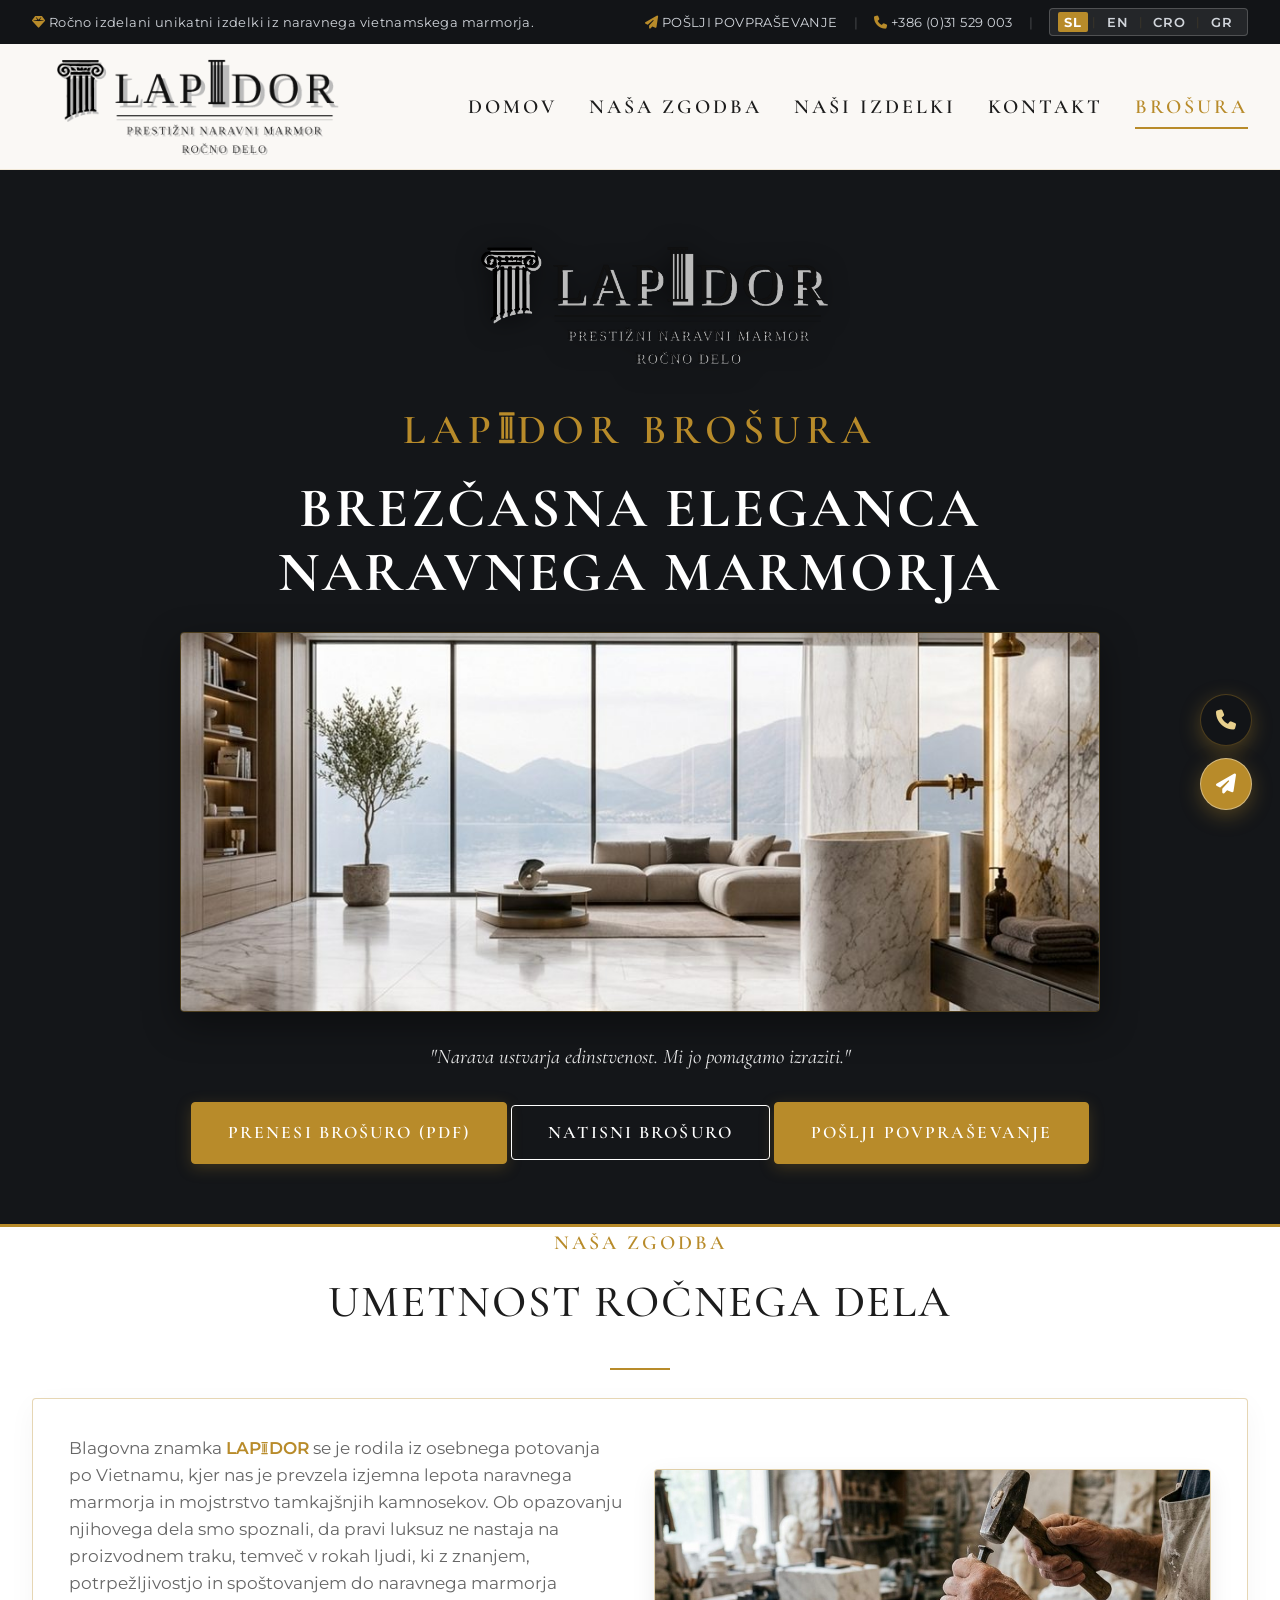
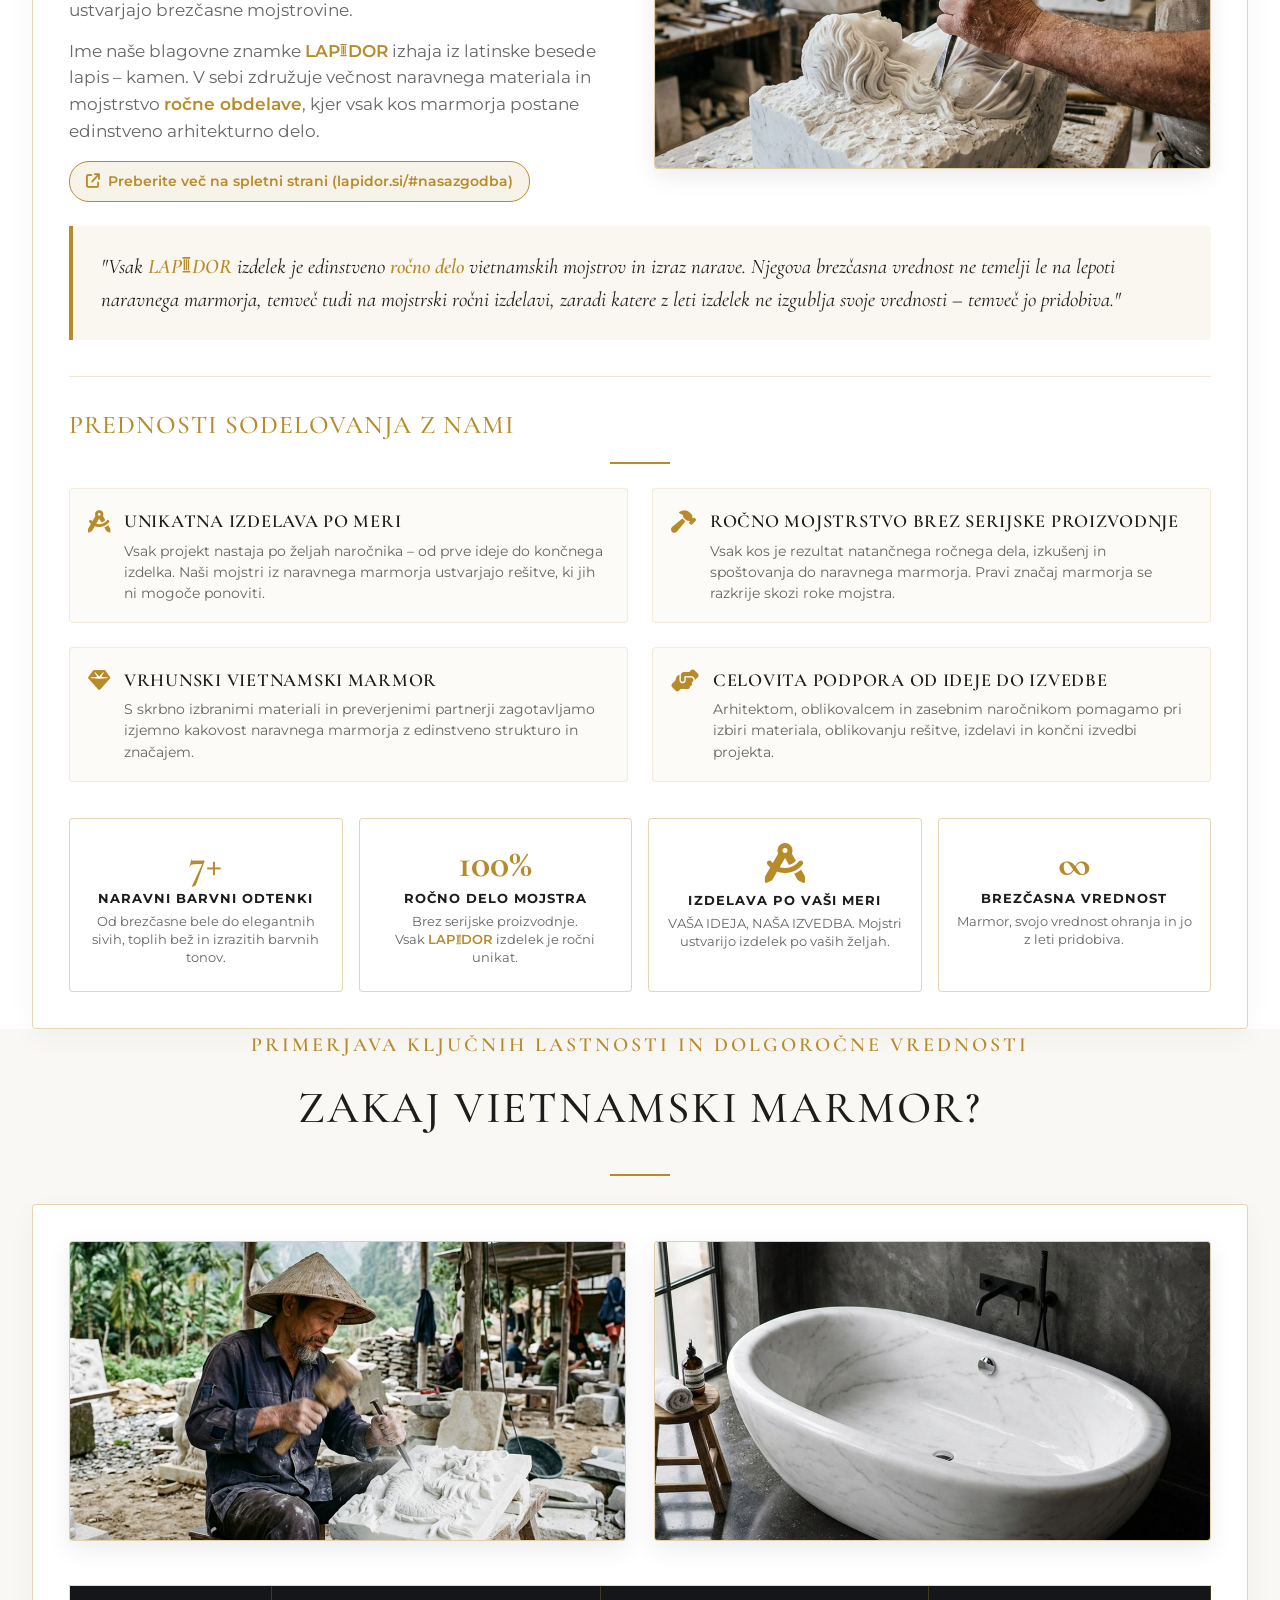
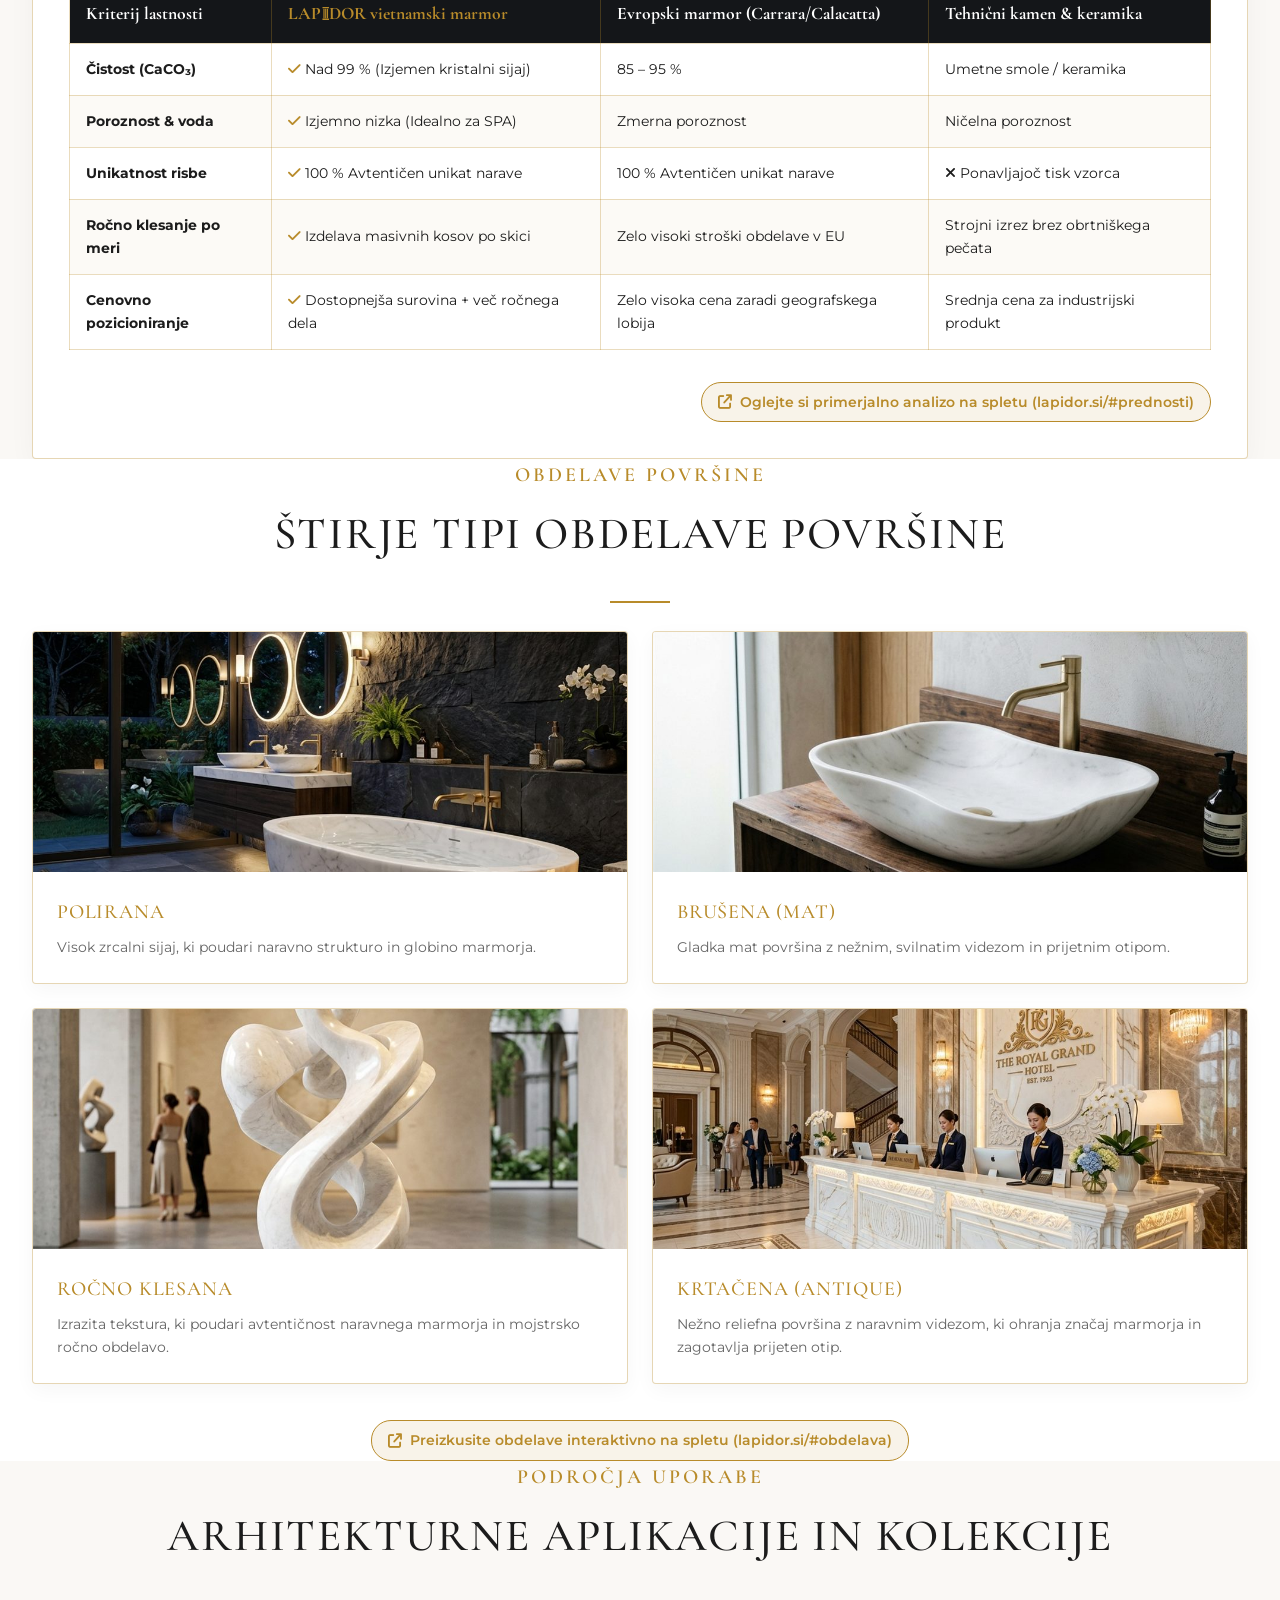
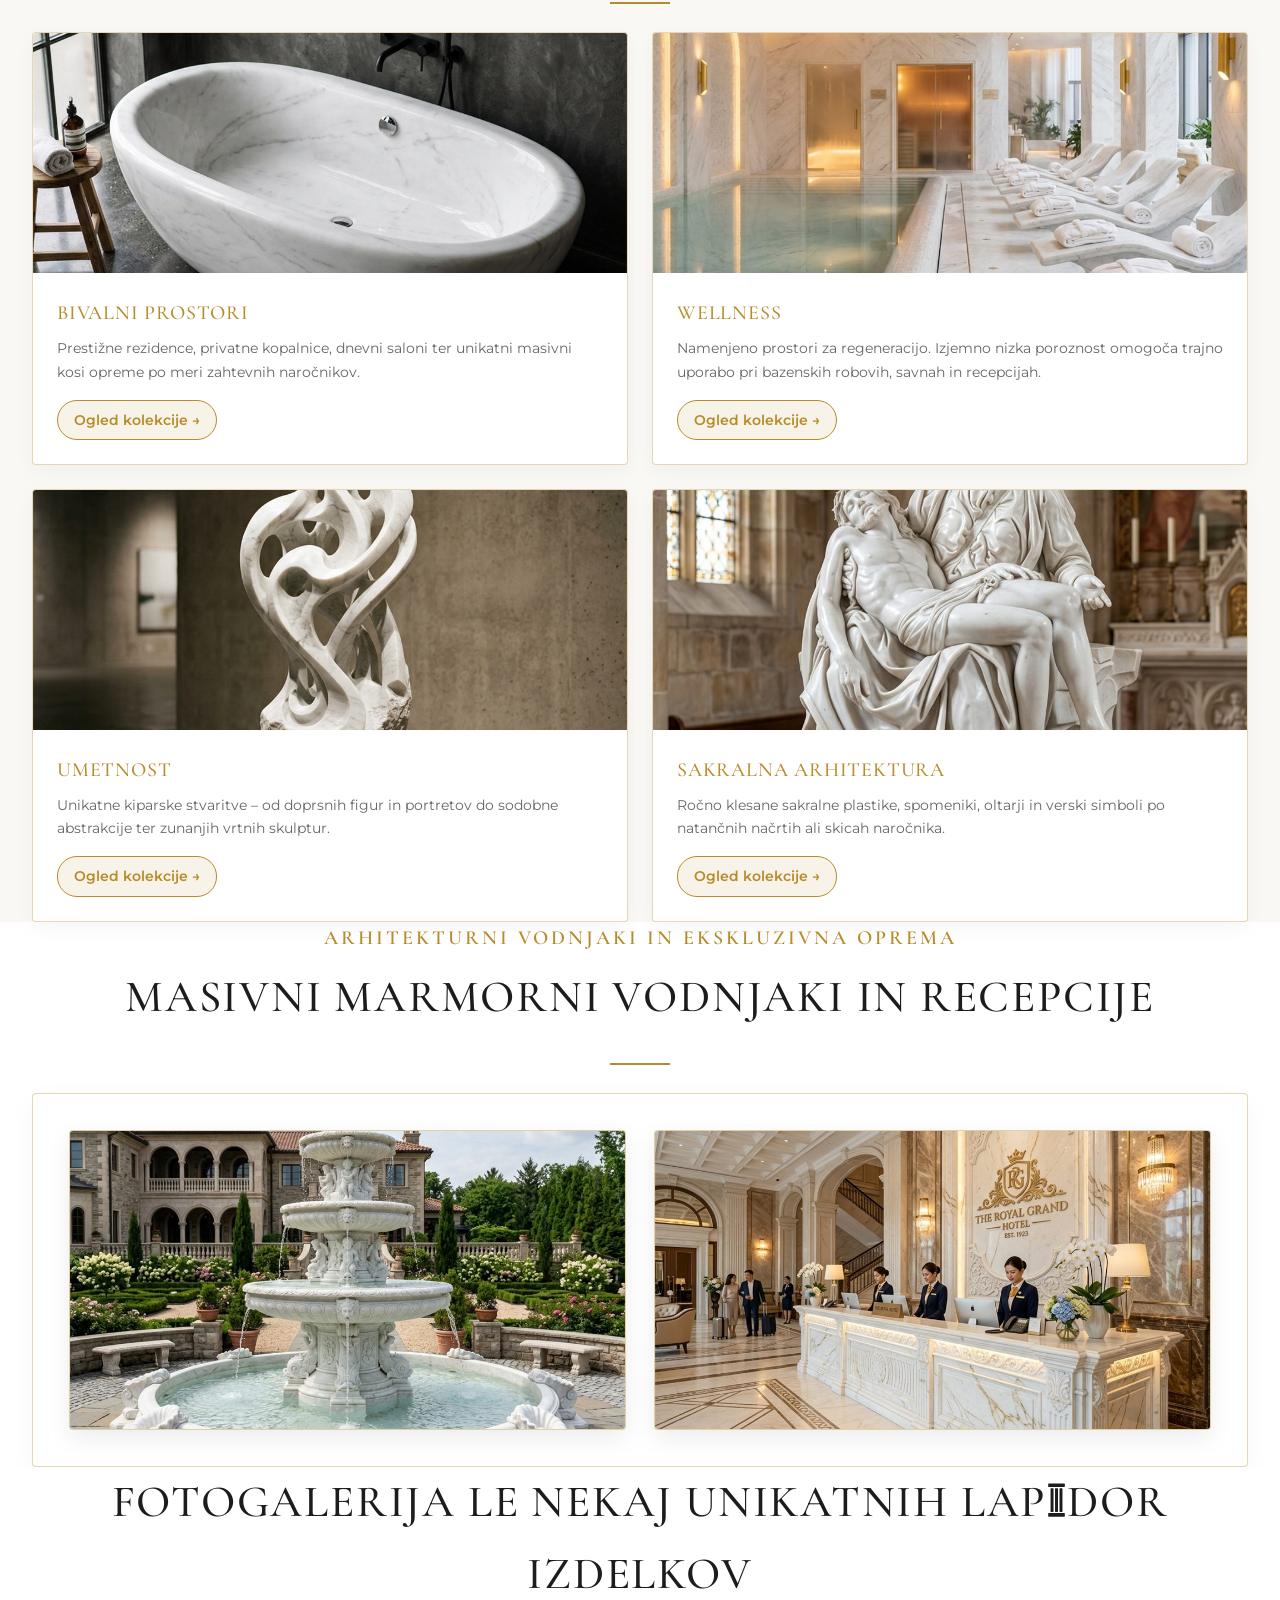
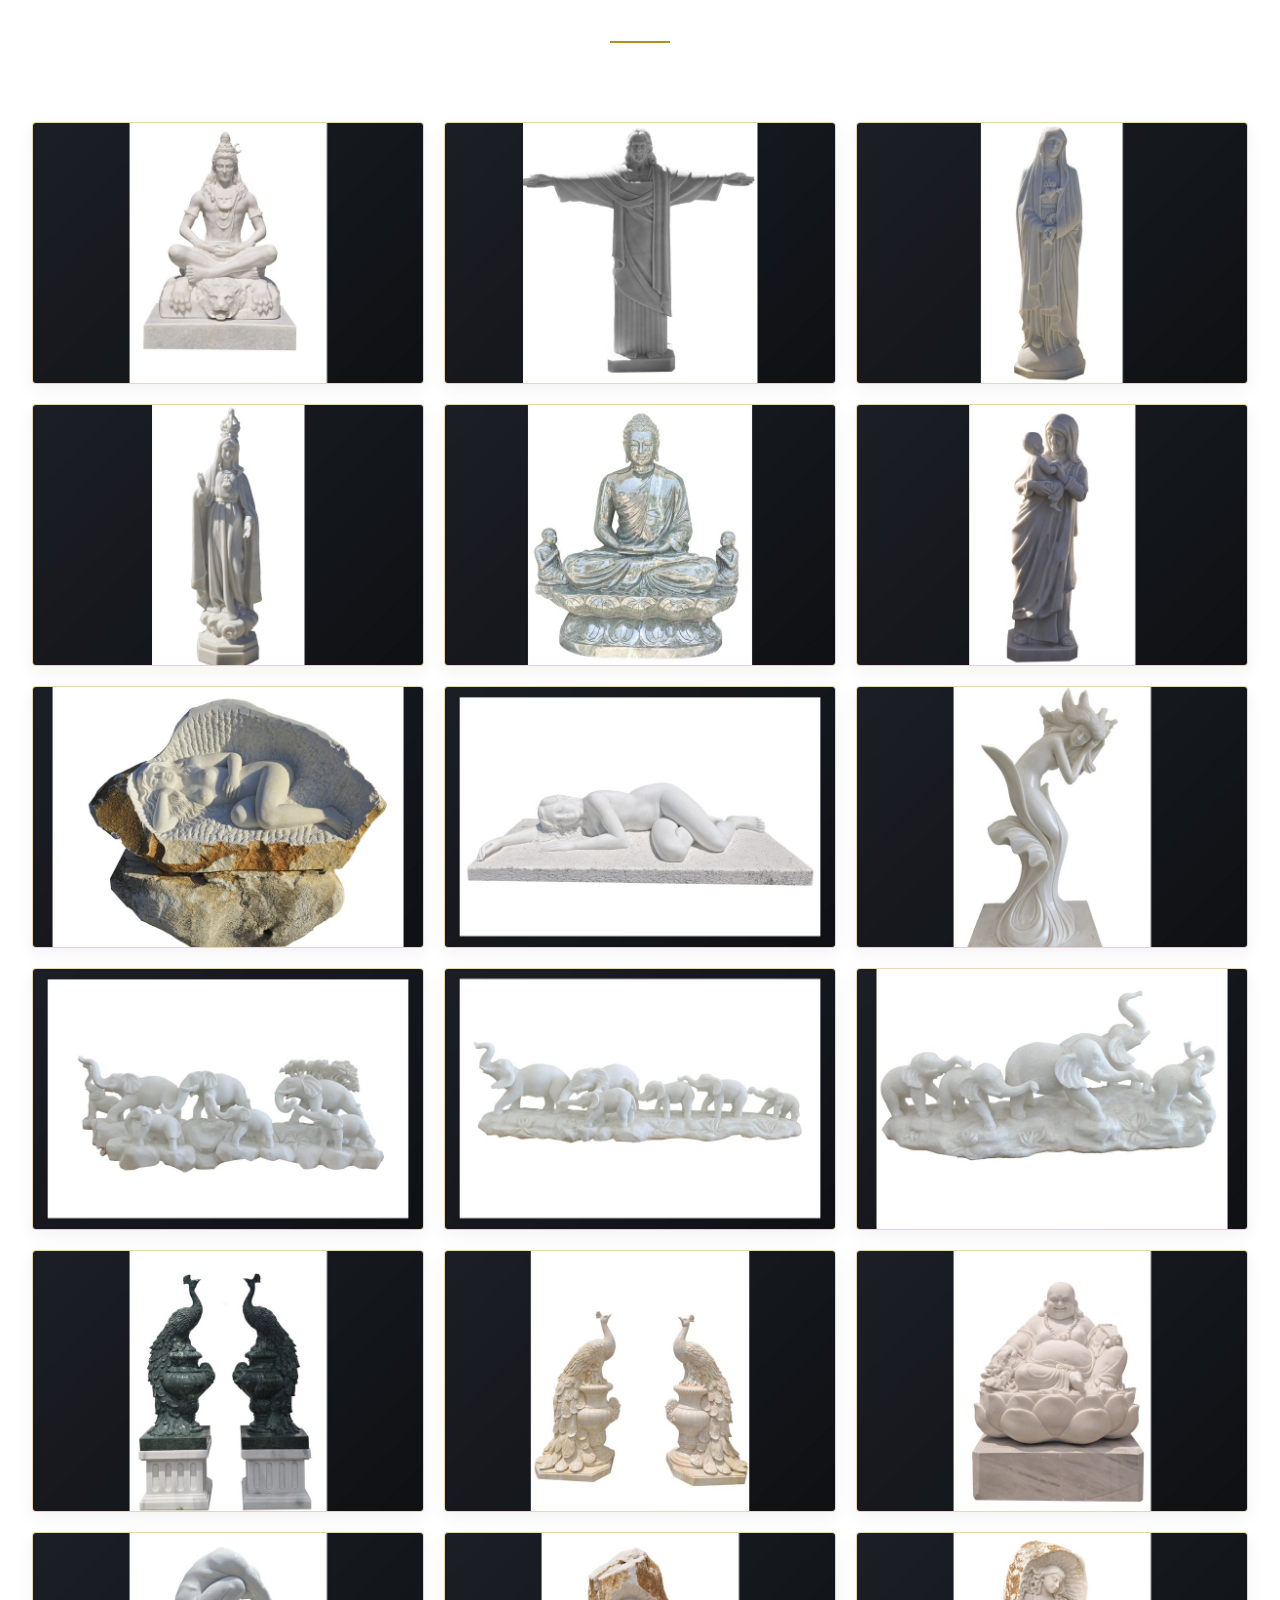
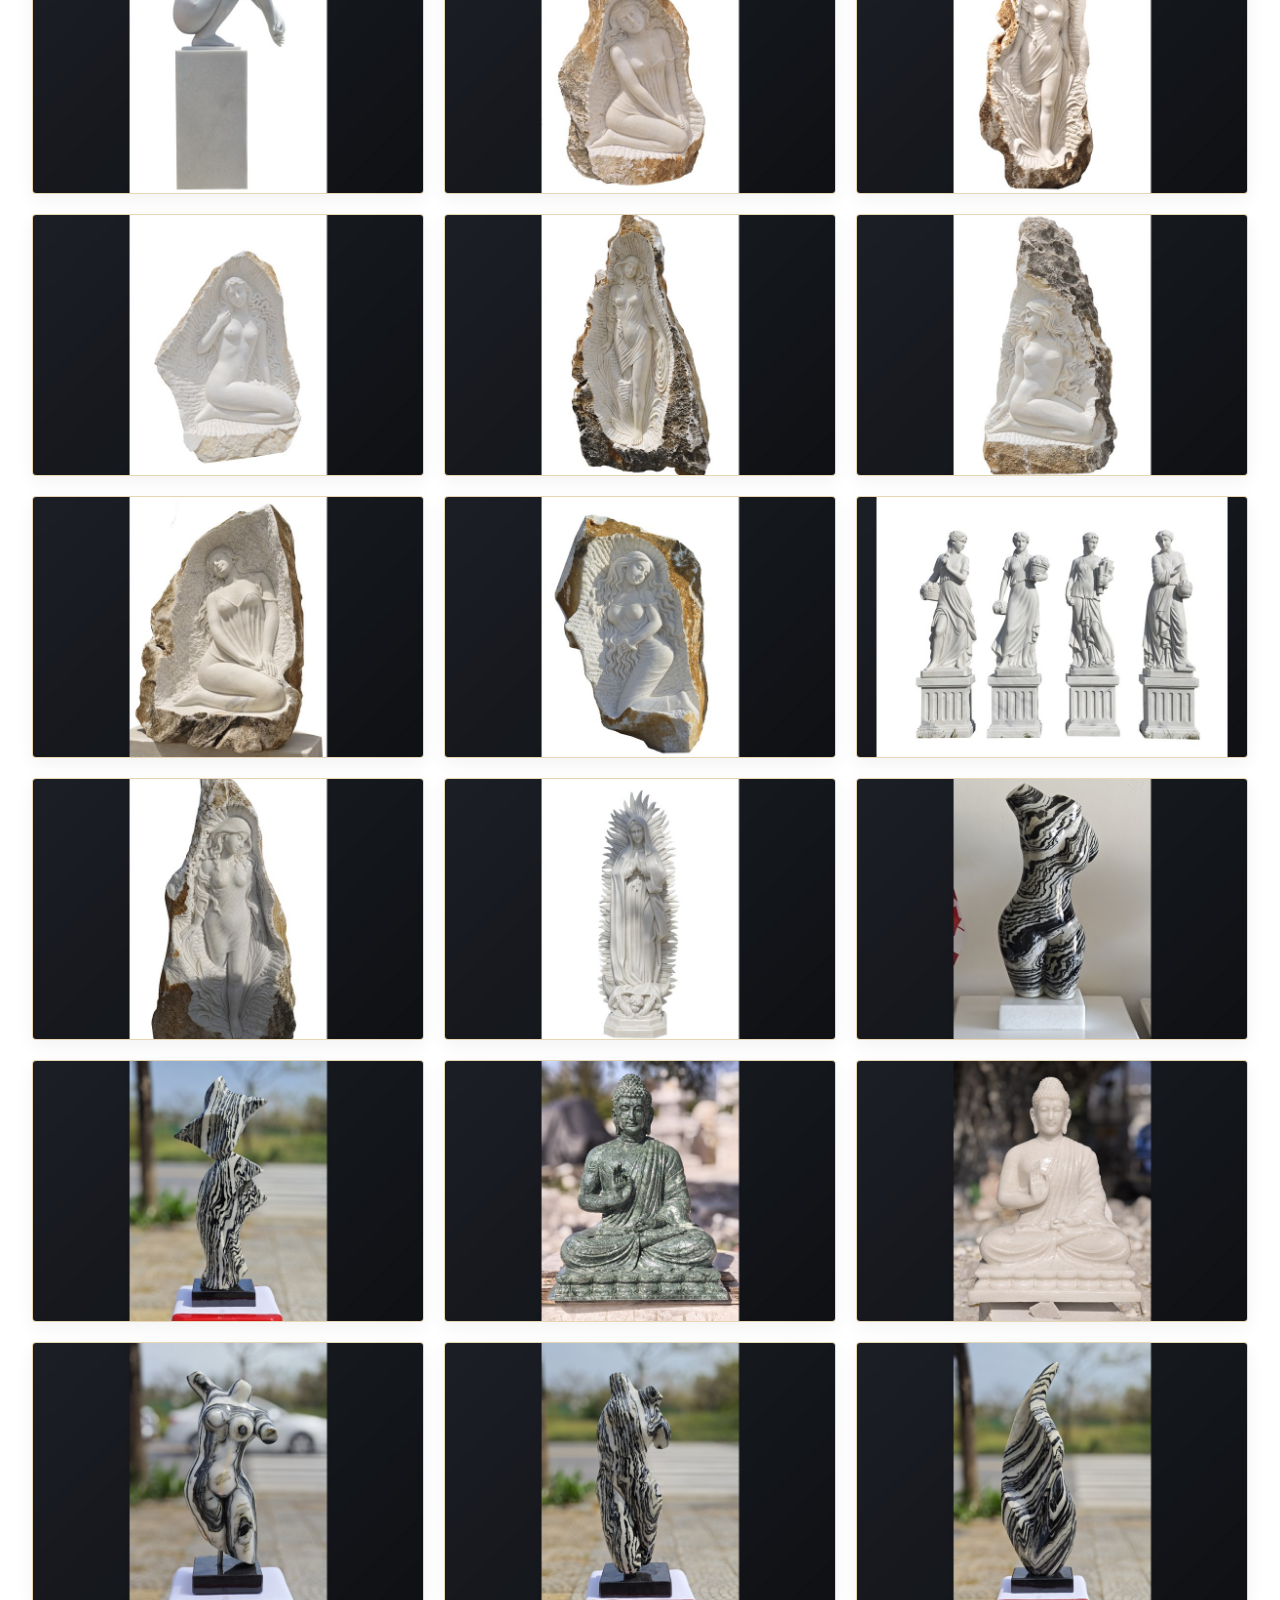
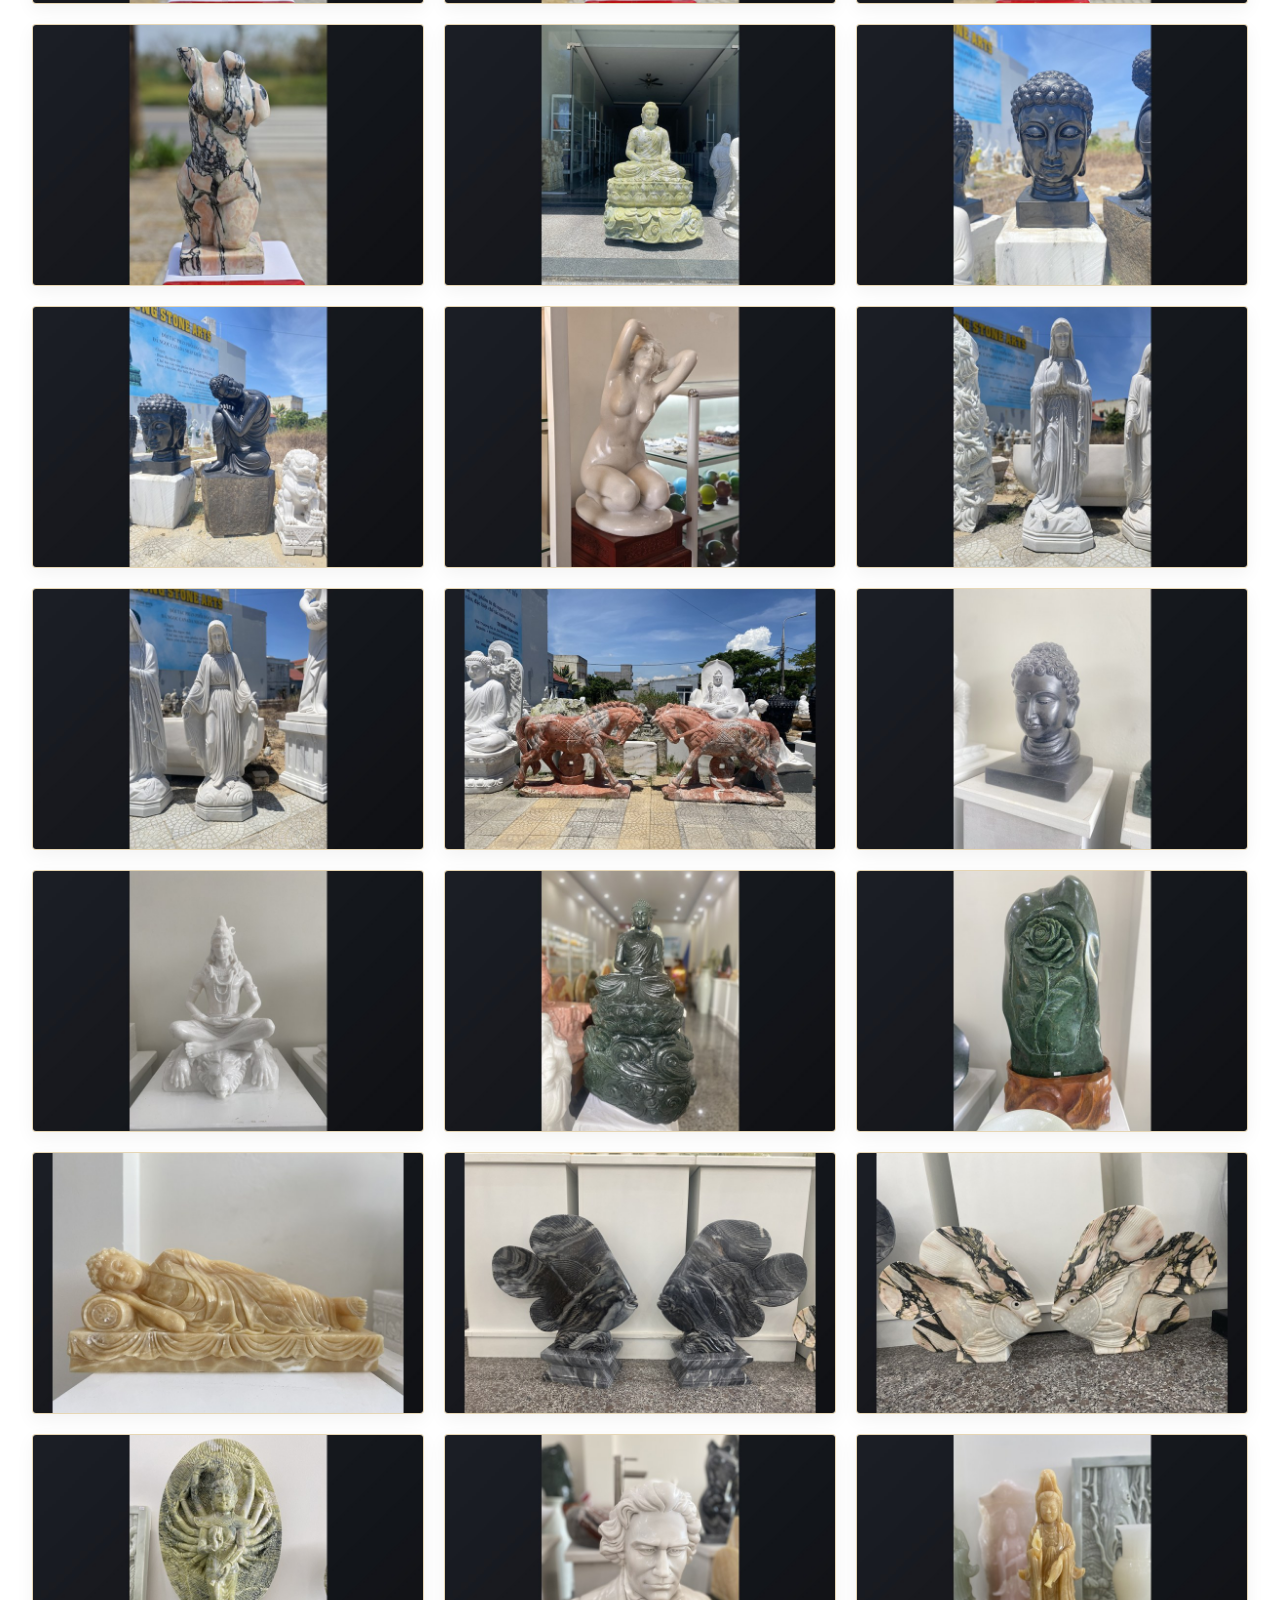
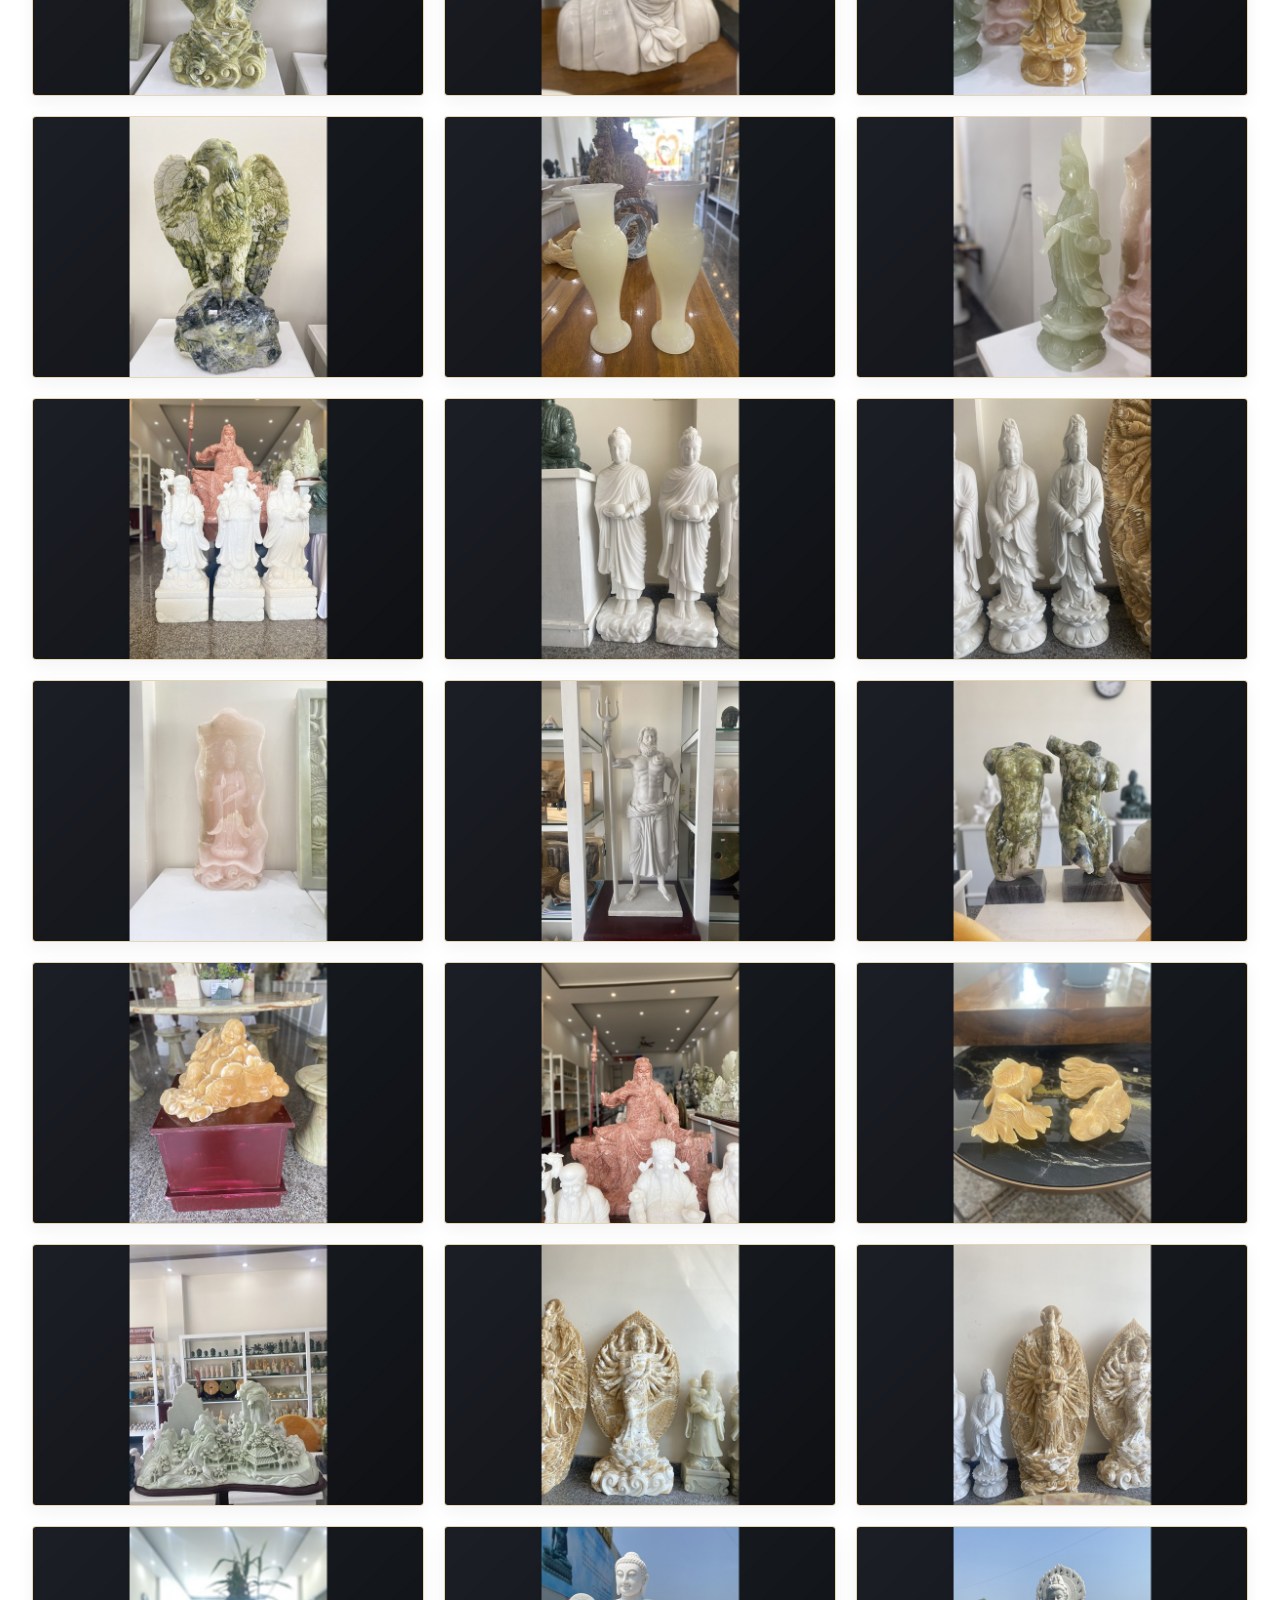
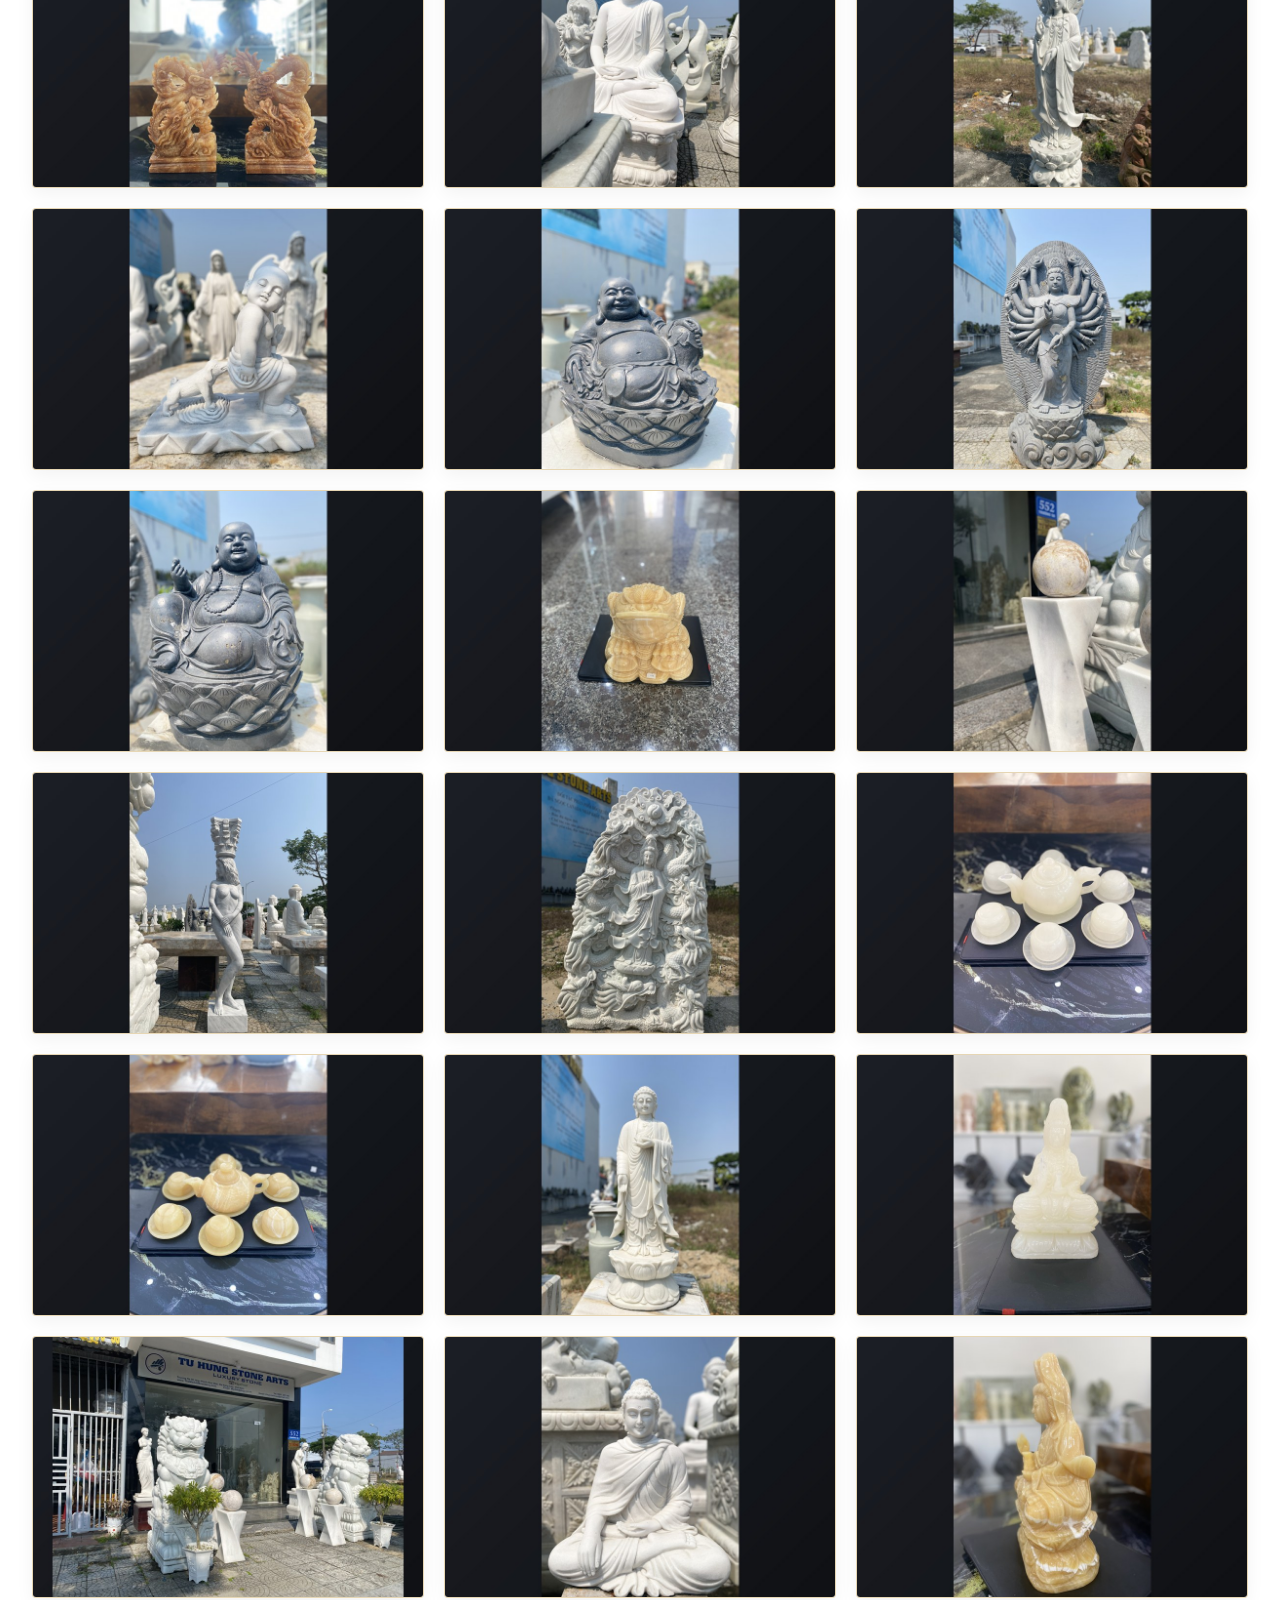
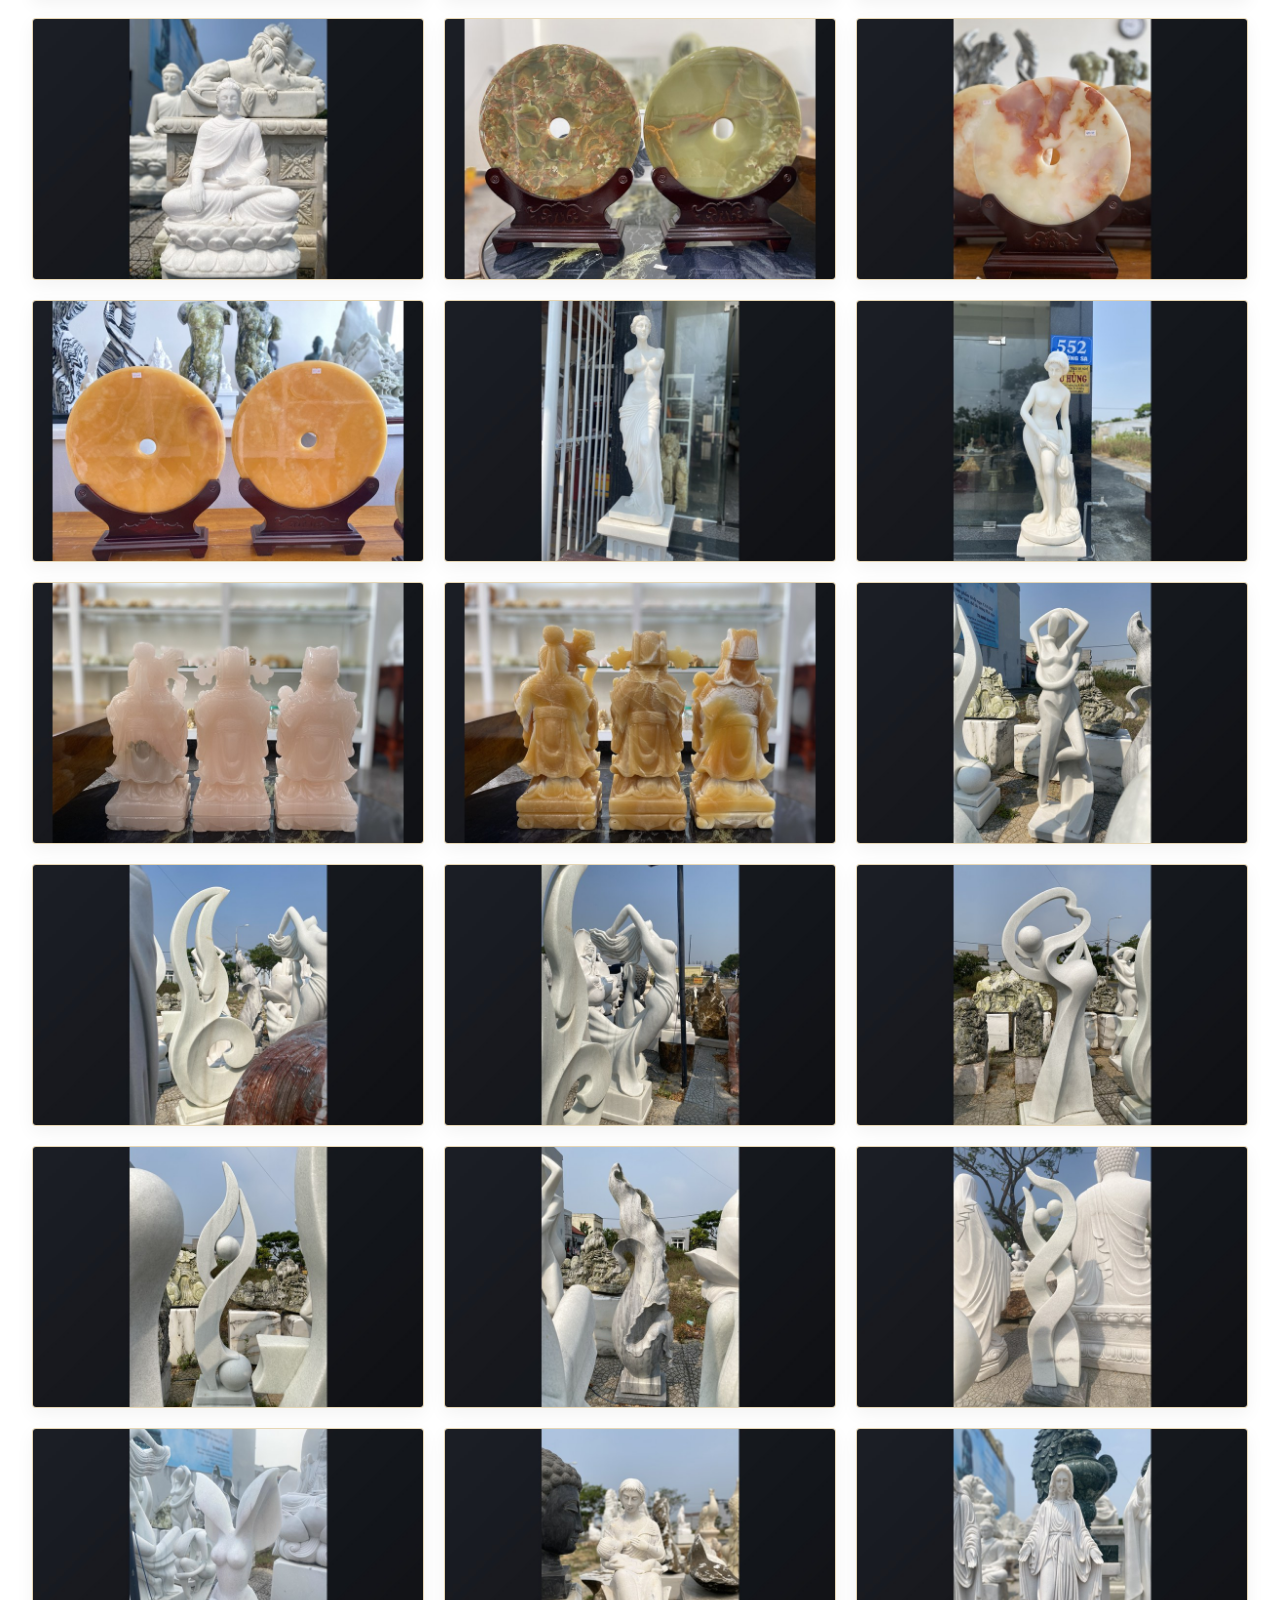
==== brosura.html @ 6a06f320 "Dodana pravila preloma strani pred PREDNOSTI SODELOVANJA Z NAMI v PDF brosuri" ====
<!DOCTYPE html>
<html lang="sl">
<head>
 <!-- Google Tag (gtag.js) - Google Analytics -->
 <script async src="https://www.googletagmanager.com/gtag/js?id=G-S266DZPTPC"></script>
 <script>
  window.dataLayer = window.dataLayer || [];
  function gtag(){dataLayer.push(arguments);}
  gtag('js', new Date());

  gtag('config', 'G-S266DZPTPC');
 </script>

 <meta charset="UTF-8">
 <meta name="viewport" content="width=device-width, initial-scale=1.0">
 <title>LAPIDOR brošura | Naravni vietnamski marmor</title>
 <meta name="description" content="Uradna prestižna brošura blagovne znamke LAPIDOR. Odkrijte naravni vietnamski marmor, ročno obdelavo, bivalne prostore, wellness in umetnost v marmorju.">
 <meta name="author" content="PROMOSCENTIA d.o.o.">
 <meta name="robots" content="index, follow">
 <link rel="canonical" href="https://lapidor.si/brosura.html">

 <!-- Favicon -->
 <link rel="icon" type="image/png" href="assets/lapidor_logo_final_v6.png">

 <!-- Fonts -->
 <link rel="preconnect" href="https://fonts.googleapis.com">
 <link rel="preconnect" href="https://fonts.gstatic.com" crossorigin>
 <link href="https://fonts.googleapis.com/css2?family=Cormorant+Garamond:ital,wght@0,400;0,500;0,600;0,700;1,400&family=Montserrat:wght@300;400;500;600;700&display=swap" rel="stylesheet">

 <!-- FontAwesome Icons -->
 <link rel="stylesheet" href="https://cdnjs.cloudflare.com/ajax/libs/font-awesome/6.5.1/css/all.min.css">

 <!-- Custom CSS -->
 <link rel="stylesheet" href="style.css">

 <style>
  /* Dedicated Hybrid Brochure Styling with Embedded Assets */
  .b-page {
   background: #faf8f5;
   color: var(--text-main);
  }

  .b-cover {
   background: var(--bg-dark-accent);
   color: #ffffff;
   padding: 70px 20px 60px;
   text-align: center;
   position: relative;
   border-bottom: 3px solid var(--gold-primary);
  }

  .b-cover-logo {
   max-width: 380px;
   height: auto;
   margin: 0 auto 20px;
   filter: drop-shadow(0 4px 12px rgba(0,0,0,0.5));
  }

  .b-cover-hero-img {
   width: 100%;
   max-width: 920px;
   height: 380px;
   object-fit: cover;
   border-radius: var(--radius-sm);
   border: 1px solid var(--border-gold);
   box-shadow: 0 12px 36px rgba(0,0,0,0.4);
   margin: 28px auto;
   display: block;
  }

  .b-cover-subtitle {
   color: var(--gold-primary);
   font-family: var(--font-serif);
   font-size: 2.6rem;
   font-weight: 600;
   letter-spacing: 0.15em;
   text-transform: uppercase;
   margin-bottom: 12px;
  }

  .b-cover-title {
   font-size: clamp(2.2rem, 4.5vw, 3.5rem);
   color: #ffffff;
   font-weight: 700;
   line-height: 1.15;
   margin-bottom: 14px;
   letter-spacing: 0.05em;
  }

  .b-cover-slogan {
   font-family: var(--font-serif);
   font-style: italic;
   font-size: 1.3rem;
   color: rgba(255, 255, 255, 0.9);
   max-width: 700px;
   margin: 0 auto 28px;
  }

  .btn-gold, a.btn-gold, a.btn-gold:link, a.btn-gold:visited {
   background: var(--gold-primary) !important;
   color: #ffffff !important;
   text-decoration: none !important;
  }
  .btn-gold *, a.btn-gold * {
   color: #ffffff !important;
  }

  .b-section:nth-child(even) {
   background-color: #ffffff;
  }

  .b-card {
   background: #ffffff;
   border: 1px solid var(--border-gold);
   border-radius: var(--radius-sm);
   padding: 36px;
   box-shadow: 0 8px 28px rgba(0, 0, 0, 0.04);
   margin-top: 24px;
  }

  .b-grid-2 {
   display: grid;
   grid-template-columns: repeat(2, 1fr);
   gap: 28px;
   align-items: center;
  }

  .b-img-box {
   border-radius: var(--radius-sm);
   overflow: hidden;
   border: 1px solid var(--border-gold);
   box-shadow: 0 8px 24px rgba(0,0,0,0.08);
   height: 300px;
   background: #f6f3ee;
  }

  .b-img-box img {
   width: 100%;
   height: 100%;
   object-fit: cover;
   transition: transform 0.5s ease;
  }

  .b-img-box:hover img {
   transform: scale(1.04);
  }

  .b-quote-box {
   background: rgba(184, 139, 42, 0.07);
   border-left: 4px solid var(--gold-primary);
   padding: 24px 28px;
   margin: 24px 0;
   border-radius: 0 var(--radius-sm) var(--radius-sm) 0;
  }

  .b-quote-text {
   font-family: var(--font-serif);
   font-size: 1.3rem;
   font-style: italic;
   color: var(--text-main);
   line-height: 1.6;
  }

  .b-stat-box {
   display: grid;
   grid-template-columns: repeat(4, 1fr);
   gap: 16px;
   margin-top: 28px;
  }

  .b-stat-card {
   background: #ffffff;
   border: 1px solid var(--border-gold);
   padding: 24px 16px;
   text-align: center;
   border-radius: var(--radius-sm);
  }

  .b-stat-num {
   font-family: var(--font-serif);
   font-size: 2.5rem;
   color: var(--gold-primary);
   font-weight: 700;
   line-height: 1;
   margin-bottom: 6px;
  }

  .b-stat-label {
   font-size: 0.8rem;
   font-weight: 700;
   letter-spacing: 0.08em;
   text-transform: uppercase;
   color: var(--text-main);
   margin-bottom: 4px;
  }

  .b-stat-desc {
   font-size: 0.8rem;
   color: var(--text-muted);
   line-height: 1.4;
  }

  .b-table {
   width: 100%;
   border-collapse: collapse;
   margin-top: 20px;
   font-size: 0.9rem;
  }

  .b-table th, .b-table td {
   padding: 14px 16px;
   border: 1px solid rgba(184, 139, 42, 0.3);
   text-align: left;
  }

  .b-table th {
   background: var(--bg-dark-accent);
   color: #ffffff;
   font-family: var(--font-serif);
   font-size: 1.1rem;
  }

  .b-table tr:nth-child(even) td {
   background: rgba(184, 139, 42, 0.04);
  }

    .b-link-badge {
   display: inline-flex;
   align-items: center;
   gap: 8px;
   padding: 8px 16px;
   background: rgba(184, 139, 42, 0.1);
   border: 1px solid var(--gold-primary);
   color: var(--gold-primary);
   border-radius: 20px;
   font-weight: 600;
   font-size: 0.88rem;
   text-decoration: none;
   transition: all 0.3s ease;
   margin-top: 16px;
  }

  .b-link-badge:hover {
   background: var(--gold-primary);
   color: #ffffff;
   transform: translateY(-2px);
  }

  .b-cat-grid {
   display: grid;
   grid-template-columns: repeat(2, 1fr);
   gap: 24px;
   margin-top: 28px;
  }

  .b-cat-card {
   background: #ffffff;
   border: 1px solid var(--border-gold);
   border-radius: var(--radius-sm);
   overflow: hidden;
   box-shadow: 0 6px 20px rgba(0,0,0,0.04);
  }

  .b-cat-img-wrapper {
   height: 240px;
   width: 100%;
   overflow: hidden;
   background: #f6f3ee;
  }

  .b-cat-img-wrapper img {
   width: 100%;
   height: 100%;
   object-fit: cover;
   transition: transform 0.5s ease;
  }

  .b-cat-card:hover .b-cat-img-wrapper img {
   transform: scale(1.05);
  }

  .b-cat-body {
   padding: 24px;
  }

  /* Real Brochure Photo Gallery */
  .b-gallery-grid {
   display: grid;
   grid-template-columns: repeat(3, 1fr);
   gap: 20px;
   margin-top: 28px;
  }

  .b-gallery-card {
   background: #ffffff;
   border: 1px solid var(--border-gold);
   border-radius: var(--radius-sm);
   overflow: hidden;
   box-shadow: 0 6px 18px rgba(0,0,0,0.05);
   transition: transform 0.3s ease, box-shadow 0.3s ease;
  }

  .b-gallery-card:hover {
   transform: translateY(-4px);
   box-shadow: 0 12px 28px rgba(184, 139, 42, 0.15);
  }

  .b-gallery-img-box {
   height: 260px;
   width: 100%;
   overflow: hidden;
   background: #f6f3ee;
  }

  .b-gallery-img-box img {
   width: 100%;
   height: 100%;
   object-fit: cover;
   transition: transform 0.5s ease;
  }

  .b-gallery-card:hover .b-gallery-img-box img {
   transform: scale(1.06);
  }

  .b-gallery-caption {
   padding: 16px;
   text-align: center;
   font-size: 0.9rem;
   font-weight: 600;
   color: var(--text-main);
   border-top: 1px solid rgba(184, 139, 42, 0.15);
   background: #faf8f5;
  }

  /* Print & PDF Page Optimization Rules */
  @media print {
   @page {
    size: A4 portrait;
    margin: 1cm 0.8cm;
   }
   .top-bar, .main-header, .floating-contact-widget, .b-actions, .main-footer, .toast, .no-print {
    display: none !important;
   }
   body, .b-page {
    background: #ffffff !important;
    color: #000000 !important;
    -webkit-print-color-adjust: exact !important;
    print-color-adjust: exact !important;
   }
   .b-cover {
    background: #121417 !important;
    color: #ffffff !important;
    -webkit-print-color-adjust: exact !important;
    print-color-adjust: exact !important;
    padding: 30px 15px !important;
    margin: 0 !important;
    min-height: calc(100vh - 2cm);
    display: flex !important;
    flex-direction: column !important;
    justify-content: center !important;
    align-items: center !important;
    box-sizing: border-box !important;
    page-break-after: always !important;
    break-after: page !important;
    page-break-inside: avoid !important;
    break-inside: avoid !important;
   }
   .b-cover-logo {
    max-width: 280px !important;
    margin-bottom: 14px !important;
   }
   .b-cover-subtitle {
    font-size: 1.8rem !important;
    margin-bottom: 8px !important;
   }
   .b-cover-title {
    font-size: 2.2rem !important;
    margin-bottom: 12px !important;
   }
   .b-cover-hero-img {
    height: 240px !important;
    max-width: 100% !important;
    margin: 14px auto !important;
   }
   .b-cover-slogan {
    font-size: 1.1rem !important;
    margin-bottom: 0 !important;
   }
   .b-section {
    padding: 20px 0 !important;
    page-break-inside: auto !important;
    break-inside: auto !important;
    border-bottom: 1px solid rgba(184, 139, 42, 0.2) !important;
   }
   .b-card {
    padding: 18px !important;
    margin-top: 14px !important;
    box-shadow: none !important;
    border: 1px solid #d4af37 !important;
    page-break-inside: avoid !important;
    break-inside: avoid !important;
   }
   h1, h2, h3, .section-title, .section-tag {
    page-break-after: avoid !important;
    break-after: avoid !important;
   }
   .b-img-box {
    height: 180px !important;
   }
   .b-cat-grid {
    display: flex !important;
    flex-wrap: wrap !important;
    gap: 16px !important;
    margin-top: 18px !important;
   }
   .b-cat-card {
    width: calc(50% - 8px) !important;
    box-sizing: border-box !important;
    padding: 0 !important;
    margin-bottom: 0 !important;
    box-shadow: none !important;
    border: 1px solid #d4af37 !important;
    page-break-inside: avoid !important;
    break-inside: avoid !important;
   }
   .b-cat-img-wrapper {
    height: 160px !important;
   }
   .b-cat-body {
    padding: 14px !important;
   }
   .b-gallery-grid {
    display: flex !important;
    flex-wrap: wrap !important;
    gap: 12px !important;
    margin-top: 18px !important;
   }
   .b-gallery-card {
    width: calc(33.333% - 8px) !important;
    box-sizing: border-box !important;
    padding: 0 !important;
    margin-bottom: 0 !important;
    box-shadow: none !important;
    border: 1px solid #d4af37 !important;
    page-break-inside: avoid !important;
    break-inside: avoid !important;
   }
   .b-gallery-img-box {
    height: 150px !important;
   }
   .b-gallery-caption {
    padding: 10px 8px !important;
    font-size: 0.8rem !important;
   }
   .b-stat-box {
    margin-top: 18px !important;
    gap: 12px !important;
    page-break-before: always !important;
    break-before: page !important;
   }
   .pdf-page-break {
    page-break-before: always !important;
    break-before: page !important;
   }
   .b-stat-card {
    padding: 14px 10px !important;
   }
   .b-stat-num {
    font-size: 2rem !important;
   }
   .b-stat-label, .b-stat-desc {
    font-size: 0.75rem !important;
   }
   .b-quote-box {
    padding: 16px 20px !important;
    margin: 16px 0 !important;
   }
   .b-quote-text {
    font-size: 1.05rem !important;
   }
   .b-table th, .b-table td {
    padding: 8px 10px !important;
    font-size: 0.82rem !important;
   }
   a {
    text-decoration: none !important;
    color: #b88b2a !important;
   }
  }

  @media (max-width: 992px) {
   .b-gallery-grid {
    grid-template-columns: repeat(2, 1fr);
   }
  }

  @media (max-width: 768px) {
   .b-card {
    padding: 24px 18px;
   }
   .b-grid-2, .b-cat-grid, .b-stat-box, .b-gallery-grid {
    grid-template-columns: 1fr;
    gap: 16px;
   }
   .b-img-box, .b-cat-img-wrapper, .b-gallery-img-box {
    height: 220px;
   }
  }
 </style>
</head>
<body class="b-page">

 <!-- Top Announcement Bar -->
 <div class="top-bar">
  <div class="container top-bar-content">
   <span><i class="fa-solid fa-gem text-gold"></i> <span data-i18n="top_announcement">Ročno izdelani unikatni izdelki iz naravnega vietnamskega marmorja.</span></span>
   <div class="top-bar-right">
    <a href="https://lapidor.si/#vzorci" class="top-link"><i class="fa-solid fa-paper-plane text-gold"></i> <span data-i18n="top_inquiry">POŠLJI POVPRAŠEVANJE</span></a>
    <span class="divider">|</span>
    <a href="tel:+38631529003" class="top-link"><i class="fa-solid fa-phone text-gold"></i> +386 (0)31 529 003</a>
    <span class="divider">|</span>
    <div class="lang-switcher">
     <button type="button" class="lang-btn active" data-lang-btn="sl">SL</button>
     <span class="lang-divider">|</span>
     <button type="button" class="lang-btn" data-lang-btn="en">EN</button>
     <span class="lang-divider">|</span>
     <button type="button" class="lang-btn" data-lang-btn="hr">CRO</button>
     <span class="lang-divider">|</span>
     <button type="button" class="lang-btn" data-lang-btn="el">GR</button>
    </div>
   </div>
  </div>
 </div>

 <!-- Header / Navigation -->
 <header class="main-header" id="header">
  <div class="container header-container">
   <a href="https://lapidor.si/" class="brand-logo">
    <img src="assets/lapidor_logo_final_v6.png" alt="LAPIDOR Logo" class="header-logo-img">
   </a>

   <nav class="main-nav" id="main-nav">
    <ul>
     <li><a href="https://lapidor.si/#domov" class="nav-link" data-i18n="nav_home">DOMOV</a></li>
     <li><a href="https://lapidor.si/#nasazgodba" class="nav-link" data-i18n="nav_story">NAŠA ZGODBA</a></li>
     <li><a href="https://lapidor.si/#nasiizdelki" class="nav-link" data-i18n="nav_products">NAŠI IZDELKI</a></li>
     <li><a href="https://lapidor.si/#kontakt" class="nav-link" data-i18n="nav_contact">KONTAKT</a></li>
     <li><a href="brosura.html" class="nav-link active" data-i18n="nav_brochure">BROŠURA</a></li>
    </ul>
   </nav>

   <button class="mobile-toggle" id="mobile-toggle" aria-label="Odpri meni">
    <i class="fa-solid fa-bars"></i>
   </button>
  </div>
 </header>

 <!-- COVER SECTION -->
 <section class="b-cover">
  <div class="container">
   <a href="https://lapidor.si/">
    <img src="assets/lapidor_logo_final_v6.png" alt="LAPIDOR Logo" class="b-cover-logo">
   </a>
   <div class="b-cover-subtitle" data-i18n="brochure_cover_sub">EKSKLUZIVNA PRESTIŽNA BROŠURA</div>
   <h1 class="b-cover-title" data-i18n="brochure_cover_title">BREZČASNA ELEGANCA<br>NARAVNEGA MARMORJA</h1>
   
   <a href="https://lapidor.si/">
    <img src="assets/b_opt_hero.jpg" alt="LAPIDOR Masivna Marmorna Kad in Ambient" class="b-cover-hero-img">
   </a>

   <p class="b-cover-slogan" data-i18n="brochure_cover_quote">"Narava ustvarja edinstvenost. Mi jo pomagamo izraziti."</p>

   <div class="b-actions">
    <a href="assets/LAPIDOR_Ekskluzivna_Brosura.pdf" download class="btn btn-gold" data-i18n="btn_download_pdf">
     <i class="fa-solid fa-file-pdf"></i> PRENESI BROŠURO (PDF)
    </a>
    <button type="button" onclick="window.print()" class="btn btn-outline-gold" style="color: #ffffff; border-color: #ffffff;" data-i18n="btn_print_brochure">
     <i class="fa-solid fa-print"></i> NATISNI BROŠURO
    </button>
    <a href="https://lapidor.si/#vzorci" class="btn btn-gold" data-i18n="top_inquiry">
     <i class="fa-solid fa-paper-plane"></i> POŠLJI POVPRAŠEVANJE
    </a>
   </div>
  </div>
 </section>

 <!-- SECTION 1: BRAND STATEMENT & STORY -->
 <section class="b-section">
  <div class="container">
   <div style="text-align: center; margin-bottom: 28px;">
    <span class="section-tag" style="display: block; text-align: center; margin-bottom: 8px;" data-i18n="about_tag">NAŠA ZGODBA</span>
    <h2 class="section-title" style="text-align: center; text-transform: uppercase;" data-i18n="about_title">UMETNOST ROČNEGA DELA</h2>
    <div class="gold-underline" style="margin: 14px auto 0;"></div>
   </div>

   <div class="b-card">
    <div class="b-grid-2">
     <div>
      <p class="lead-text" data-i18n="about_p1">
       Blagovna znamka <strong>LAPIDOR</strong> se je rodila iz osebnega potovanja po Vietnamu, kjer nas je prevzela izjemna lepota naravnega marmorja in mojstrstvo tamkajšnjih kamnosekov. Ob opazovanju njihovega dela smo spoznali, da pravi luksuz ne nastaja na proizvodnem traku, temveč v rokah ljudi, ki z znanjem in spoštovanjem ustvarjajo brezčasne mojstrovine.
      </p>
      <p style="margin-top: 14px;" data-i18n="about_p3">
       Ime naše blagovne znamke <strong>LAPIDOR</strong> izhaja iz latinske besede <em>lapis</em> – kamen. Iz masivnih blokov nastajajo unikatni kosi, ki nosijo edinstven podpis narave in človeških rok.
      </p>
      
      <a href="https://lapidor.si/#nasazgodba" class="b-link-badge" target="_blank" data-i18n="b_link_read_more">
       <i class="fa-solid fa-arrow-up-right-from-square"></i> Preberite več na spletni strani (lapidor.si/#nasazgodba)
      </a>
     </div>

     <div class="b-img-box">
      <a href="https://lapidor.si/#nasazgodba" target="_blank">
       <img src="assets/b_opt_craft.jpg" alt="Ročno klesanje marmorja z dletom in kladivom">
      </a>
     </div>
    </div>

    <div class="b-quote-box">
     <div class="b-quote-text" data-i18n="brand_statement_quote">
      "Vsak LAPIDOR izdelek je edinstveno ročno delo vietnamskih mojstrov in izraz narave. Njegova brezčasna vrednost ne temelji le na lepoti naravnega marmorja, temveč tudi na mojstrski ročni izdelavi, zaradi katere z leti izdelek ne izgublja svoje vrednosti – temveč jo pridobiva."
     </div>
    </div>

    <!-- PREDNOSTI SODELOVANJA Z NAMI -->
    <div style="margin-top: 36px; margin-bottom: 36px; border-top: 1px solid rgba(184, 139, 42, 0.2); padding-top: 28px;" class="pdf-page-break">
     <h3 class="section-title" style="color: var(--gold-primary); font-size: 1.6rem; text-align: center; margin-bottom: 16px;" data-i18n="benefits_title">PREDNOSTI SODELOVANJA Z NAMI</h3>
     <div class="gold-underline" style="margin: 0 auto 24px;"></div>

     <div style="display: grid; grid-template-columns: repeat(2, 1fr); gap: 24px;" class="b-benefits-grid">
      <div style="display: flex; gap: 14px; align-items: flex-start; background: rgba(184, 139, 42, 0.03); padding: 18px; border-radius: var(--radius-sm); border: 1px solid rgba(184, 139, 42, 0.15);">
       <i class="fa-solid fa-compass-drafting text-gold" style="font-size: 1.4rem; margin-top: 4px; flex-shrink: 0;"></i>
       <div>
        <h4 style="font-family: var(--font-serif); font-size: 1.15rem; font-weight: 600; color: var(--text-main); margin-bottom: 4px;" data-i18n="b1_h">Unikatna izdelava po meri</h4>
        <p style="font-size: 0.88rem; line-height: 1.5; color: var(--text-muted);" data-i18n="b1_p">
         Vsak projekt nastaja po željah naročnika – od prve ideje do končnega izdelka. Naši mojstri iz naravnega marmorja ustvarjajo rešitve, ki jih ni mogoče ponoviti.
        </p>
       </div>
      </div>

      <div style="display: flex; gap: 14px; align-items: flex-start; background: rgba(184, 139, 42, 0.03); padding: 18px; border-radius: var(--radius-sm); border: 1px solid rgba(184, 139, 42, 0.15);">
       <i class="fa-solid fa-hammer text-gold" style="font-size: 1.4rem; margin-top: 4px; flex-shrink: 0;"></i>
       <div>
        <h4 style="font-family: var(--font-serif); font-size: 1.15rem; font-weight: 600; color: var(--text-main); margin-bottom: 4px;" data-i18n="b2_h">Ročno mojstrstvo brez serijske proizvodnje</h4>
        <p style="font-size: 0.88rem; line-height: 1.5; color: var(--text-muted);" data-i18n="b2_p">
         Vsak kos je rezultat natančnega ročnega dela, izkušenj in spoštovanja do naravnega marmorja. Pravi značaj marmorja se razkrije skozi roke mojstra.
        </p>
       </div>
      </div>

      <div style="display: flex; gap: 14px; align-items: flex-start; background: rgba(184, 139, 42, 0.03); padding: 18px; border-radius: var(--radius-sm); border: 1px solid rgba(184, 139, 42, 0.15);">
       <i class="fa-solid fa-gem text-gold" style="font-size: 1.4rem; margin-top: 4px; flex-shrink: 0;"></i>
       <div>
        <h4 style="font-family: var(--font-serif); font-size: 1.15rem; font-weight: 600; color: var(--text-main); margin-bottom: 4px;" data-i18n="b3_h">Vrhunski vietnamski marmor</h4>
        <p style="font-size: 0.88rem; line-height: 1.5; color: var(--text-muted);" data-i18n="b3_p">
         S skrbno izbranimi materiali in preverjenimi partnerji zagotavljamo izjemno kakovost naravnega marmorja z edinstveno strukturo in značajem.
        </p>
       </div>
      </div>

      <div style="display: flex; gap: 14px; align-items: flex-start; background: rgba(184, 139, 42, 0.03); padding: 18px; border-radius: var(--radius-sm); border: 1px solid rgba(184, 139, 42, 0.15);">
       <i class="fa-solid fa-handshake-angle text-gold" style="font-size: 1.4rem; margin-top: 4px; flex-shrink: 0;"></i>
       <div>
        <h4 style="font-family: var(--font-serif); font-size: 1.15rem; font-weight: 600; color: var(--text-main); margin-bottom: 4px;" data-i18n="b4_h">Celovita podpora od ideje do izvedbe</h4>
        <p style="font-size: 0.88rem; line-height: 1.5; color: var(--text-muted);" data-i18n="b4_p">
         Arhitektom, oblikovalcem in zasebnim naročnikom pomagamo pri izbiri materiala, oblikovanju rešitve, izdelavi in končni izvedbi projekta.
        </p>
       </div>
      </div>
     </div>
    </div>

    <!-- 4 Stat Cards -->
    <div class="b-stat-box">
     <div class="b-stat-card">
      <div class="b-stat-num">7+</div>
      <div class="b-stat-label" data-i18n="stat_1_label">BARVNI ODTENKI</div>
      <div class="b-stat-desc" data-i18n="stat_1_desc">Od brezčasne bele do elegantnih sivih in toplih bež tonov.</div>
     </div>
     <div class="b-stat-card">
      <div class="b-stat-num">100%</div>
      <div class="b-stat-label" data-i18n="stat_2_label">ROČNO DELO</div>
      <div class="b-stat-desc" data-i18n="stat_2_desc">Brez serijske proizvodnje. Vsak izdelek je unikat.</div>
     </div>
     <div class="b-stat-card">
      <div class="b-stat-num"><i class="fa-solid fa-compass-drafting"></i></div>
      <div class="b-stat-label" data-i18n="stat_3_label">PO VAŠI MERI</div>
      <div class="b-stat-desc" data-i18n="stat_3_desc">Vaša ideja, naša izvedba. Izdelava po CAD/3D načrtu.</div>
     </div>
     <div class="b-stat-card">
      <div class="b-stat-num">&infin;</div>
      <div class="b-stat-label" data-i18n="stat_4_label">BREZČASNOST</div>
      <div class="b-stat-desc" data-i18n="stat_4_desc">Marmor vrednost ohranja in jo z leti pridobiva.</div>
     </div>
    </div>
   </div>
  </div>
 </section>

 <!-- SECTION 2: PRIMERJALNA ANALIZA IN DELAVNICA -->
 <section class="b-section pdf-page-break">
  <div class="container">
   <div style="text-align: center; margin-bottom: 28px;">
    <span class="section-tag" style="display: block; text-align: center; margin-bottom: 12px;" data-i18n="comp_tag">Primerjava ključnih lastnosti in dolgoročne vrednosti</span>
    <h2 class="section-title" style="text-align: center;" data-i18n="comp_title">Zakaj vietnamski marmor?</h2>
    <div class="gold-underline" style="margin: 14px auto 0;"></div>
   </div>

   <div class="b-card">
    <div class="b-grid-2 no-print" style="margin-bottom: 24px;">
     <div class="b-img-box">
      <a href="https://lapidor.si/#prednosti" target="_blank">
       <img src="assets/b_opt_quarry.jpg" alt="Nahajališče in ročna delavnica vietnamskega marmorja">
      </a>
     </div>
     <div class="b-img-box">
      <a href="https://lapidor.si/#nasiizdelki" target="_blank">
       <img src="assets/b_opt_bathtub.jpg" alt="Masivna kopalna kad iz kristalnega marmorja">
      </a>
     </div>
    </div>

    <div style="overflow-x: auto;">
     <table class="b-table">
      <thead>
       <tr>
        <th data-i18n="th_criterion">Kriterij lastnosti</th>
        <th style="color: var(--gold-primary);" data-i18n="th_vietnam">LAPIDOR vietnamski marmor</th>
        <th data-i18n="th_europe">Evropski marmor (Carrara/Calacatta)</th>
        <th data-i18n="th_composite">Tehnični kamen &amp; keramika</th>
       </tr>
      </thead>
      <tbody>
       <tr>
        <td><strong data-i18n="row1_title">Čistost (CaCO₃)</strong></td>
        <td data-i18n="row1_vietnam"><i class="fa-solid fa-check text-gold"></i> Nad 99 % (Izjemen kristalni sijaj)</td>
        <td data-i18n="row1_europe">85 – 95 %</td>
        <td data-i18n="row1_composite">Umetne smole / keramika</td>
       </tr>
       <tr>
        <td><strong data-i18n="row2_title">Poroznost &amp; voda</strong></td>
        <td data-i18n="row2_vietnam"><i class="fa-solid fa-check text-gold"></i> Izjemno nizka (Idealno za SPA in kadi)</td>
        <td data-i18n="row2_europe">Srednja (Občutljiv na tekočine)</td>
        <td data-i18n="row2_composite">Ne-porozen (Vsebuje veziva)</td>
       </tr>
       <tr>
        <td><strong data-i18n="row3_title">Ročna Unikatnost</strong></td>
        <td data-i18n="row3_vietnam"><i class="fa-solid fa-check text-gold"></i> 100% Ročni unikat klesarskega mojstra</td>
        <td data-i18n="row3_europe">Delno mehanska obdelava</td>
        <td data-i18n="row3_composite">Industrijski ponavljajoči odtis</td>
       </tr>
       <tr>
        <td><strong data-i18n="row4_title">Okoljski Odtis</strong></td>
        <td data-i18n="row4_vietnam"><i class="fa-solid fa-check text-gold"></i> 100% Naraven mineral (Brez smol)</td>
        <td data-i18n="row4_europe">100% Naraven marmor</td>
        <td data-i18n="row4_composite">Sintetična polimerna veziva</td>
       </tr>
       <tr>
        <td><strong data-i18n="row5_title">Dolgoročna Vrednost</strong></td>
        <td data-i18n="row5_vietnam"><i class="fa-solid fa-check text-gold"></i> Z leti pridobiva patino in prestiž</td>
        <td data-i18n="row5_europe">Ohranja vrednost</td>
        <td data-i18n="row5_composite">Sčasoma zbledi / se obrabi</td>
       </tr>
      </tbody>
     </table>
    </div>

    <div style="text-align: right; margin-top: 16px;">
     <a href="https://lapidor.si/#prednosti" class="b-link-badge" target="_blank" data-i18n="b_link_comp">
      <i class="fa-solid fa-arrow-up-right-from-square"></i> Oglejte si primerjalno analizo na spletu (lapidor.si/#prednosti)
     </a>
    </div>
   </div>
  </div>
 </section>

 <!-- SECTION 3: 4 TIPOLOGIJE OBDELAVE Z REALNIMI SLIKAMI -->
 <section class="b-section pdf-page-break">
  <div class="container">
   <div style="text-align: center; margin-bottom: 28px;">
    <span class="section-tag" style="display: block; text-align: center; margin-bottom: 8px;" data-i18n="finishes_tag">OBDELAVE POVRŠINE</span>
    <h2 class="section-title" style="text-align: center; text-transform: uppercase;" data-i18n="finish_title_sec">ŠTIRI TIPOLOGIJE OBDELAVE POVRŠINE</h2>
    <div class="gold-underline" style="margin: 14px auto 0;"></div>
   </div>

   <div class="b-cat-grid">
    <div class="b-cat-card">
     <div class="b-cat-img-wrapper">
      <a href="https://lapidor.si/#obdelava" target="_blank">
       <img src="assets/b_opt_bathroom.jpg" alt="Polirana površina marmorja v kopalnici">
      </a>
     </div>
     <div class="b-cat-body">
      <h3 style="color: var(--gold-primary); font-size: 1.25rem;" data-i18n="finish_tab1_h">1. Polirana (Polished)</h3>
      <p style="font-size: 0.9rem; margin-top: 8px;" data-i18n="finish_tab1_s">
       Zrcalno gladka površina z visokim kristalnim sijajem, ki poudari globlje naravne vzorce in kristalno čistost.
      </p>
     </div>
    </div>

    <div class="b-cat-card">
     <div class="b-cat-img-wrapper">
      <a href="https://lapidor.si/#obdelava" target="_blank">
       <img src="assets/b_opt_sink.jpg" alt="Brušena mat površina marmornega umivalnika">
      </a>
     </div>
     <div class="b-cat-body">
      <h3 style="color: var(--gold-primary); font-size: 1.25rem;" data-i18n="finish_tab2_h">2. Brušena mat (Honed)</h3>
      <p style="font-size: 0.9rem; margin-top: 8px;" data-i18n="finish_tab2_s">
       Svilnato matirana površina z mehkih otipom in brez močnih odsevov. Izjemno elegantna in praktična za uporabo.
      </p>
     </div>
    </div>

    <div class="b-cat-card">
     <div class="b-cat-img-wrapper">
      <a href="https://lapidor.si/#obdelava" target="_blank">
       <img src="assets/b_opt_chiseled.jpg" alt="Ročno klesana tekstura marmorne skulpture">
      </a>
     </div>
     <div class="b-cat-body">
      <h3 style="color: var(--gold-primary); font-size: 1.25rem;" data-i18n="finish_tab3_h">3. Ročno klesana (Chiseled)</h3>
      <p style="font-size: 0.9rem; margin-top: 8px;" data-i18n="finish_tab3_s">
       Izrazita klesarska tekstura, ki poudari avtentičnost naravnega marmorja in pristno mojstrsko ročno obdelavo z dletom.
      </p>
     </div>
    </div>

    <div class="b-cat-card">
     <div class="b-cat-img-wrapper">
      <a href="https://lapidor.si/#obdelava" target="_blank">
       <img src="assets/b_opt_hotel.jpg" alt="Krtačena Antique površina marmorne opreme">
      </a>
     </div>
     <div class="b-cat-body">
      <h3 style="color: var(--gold-primary); font-size: 1.25rem;" data-i18n="finish_tab4_h">4. Krtačena / Antique (Brushed)</h3>
      <p style="font-size: 0.9rem; margin-top: 8px;" data-i18n="finish_tab4_s">
       Nežno reliefna površina z vintage videzom, ki ohranja naravni značaj marmorja in zagotavlja prijeten otip.
      </p>
     </div>
    </div>
   </div>

   <div style="margin-top: 20px; text-align: center;">
    <a href="https://lapidor.si/#obdelava" class="b-link-badge" target="_blank" data-i18n="b_link_finishes">
     <i class="fa-solid fa-arrow-up-right-from-square"></i> Preizkusite obdelave interaktivno na spletu (lapidor.si/#obdelava)
    </a>
   </div>
  </div>
 </section>

 <!-- SECTION 4: PODROČJA UPORABE Z REALNIMI SLIKAMI -->
 <section class="b-section pdf-page-break">
  <div class="container">
   <div style="text-align: center; margin-bottom: 28px;">
    <span class="section-tag" style="display: block; text-align: center; margin-bottom: 8px;" data-i18n="b_sec_apps_tag">PODROČJA UPORABE</span>
    <h2 class="section-title" style="text-align: center; text-transform: uppercase;" data-i18n="b_sec_apps_title">ARHITEKTURNE APLIKACIJE IN KOLEKCIJE</h2>
    <div class="gold-underline" style="margin: 14px auto 0;"></div>
   </div>

   <div class="b-cat-grid">
    <div class="b-cat-card">
     <div class="b-cat-img-wrapper">
      <a href="https://lapidor.si/#nasiizdelki" target="_blank">
       <img src="assets/b_opt_bathtub.jpg" alt="Bivalni prostori z masivno marmorno kadjo">
      </a>
     </div>
     <div class="b-cat-body">
      <h3 style="color: var(--gold-primary); font-size: 1.25rem;" data-i18n="cat_living"><i class="fa-solid fa-house-chimney"></i> BIVALNI PROSTORI</h3>
      <p style="font-size: 0.9rem; margin-top: 8px;" data-i18n="b_app1_desc">
       Prestižne rezidence, privatne kopalnice, dnevni saloni ter unikatni masivni kosi opreme po meri zahtevnih naročnikov.
      </p>
      <a href="https://lapidor.si/#nasiizdelki" class="b-link-badge" target="_blank" data-i18n="b_link_view_collection">Ogled kolekcije &rarr;</a>
     </div>
    </div>

    <div class="b-cat-card">
     <div class="b-cat-img-wrapper">
      <a href="https://lapidor.si/#nasiizdelki" target="_blank">
       <img src="assets/b_opt_wellness.jpg" alt="Wellness in SPA marmorni ambienti">
      </a>
     </div>
     <div class="b-cat-body">
      <h3 style="color: var(--gold-primary); font-size: 1.25rem;" data-i18n="cat_wellness"><i class="fa-solid fa-hot-tub-person"></i> WELLNESS &amp; SPA</h3>
      <p style="font-size: 0.9rem; margin-top: 8px;" data-i18n="b_app2_desc">
       Namenjeno prostori za regeneracijo. Izjemno nizka poroznost omogoča trajno uporabo pri bazenskih robovih, savnah in recepcijah.
      </p>
      <a href="https://lapidor.si/#nasiizdelki" class="b-link-badge" target="_blank" data-i18n="b_link_view_collection">Ogled kolekcije &rarr;</a>
     </div>
    </div>

    <div class="b-cat-card">
     <div class="b-cat-img-wrapper">
      <a href="https://lapidor.si/#nasiizdelki" target="_blank">
       <img src="assets/b_opt_art.jpg" alt="Umetnost in skulpture v marmorju">
      </a>
     </div>
     <div class="b-cat-body">
      <h3 style="color: var(--gold-primary); font-size: 1.25rem;" data-i18n="cat_art"><i class="fa-solid fa-palette"></i> UMETNOST V MARMORJU</h3>
      <p style="font-size: 0.9rem; margin-top: 8px;" data-i18n="b_app3_desc">
       Unikatne kiparske stvaritve – od doprsnih figur in portretov do sodobne abstrakcije ter zunanjih vrtnih skulptur.
      </p>
      <a href="https://lapidor.si/#nasiizdelki" class="b-link-badge" target="_blank" data-i18n="b_link_view_collection">Ogled kolekcije &rarr;</a>
     </div>
    </div>

    <div class="b-cat-card">
     <div class="b-cat-img-wrapper">
      <a href="https://lapidor.si/#nasiizdelki" target="_blank">
       <img src="assets/b_opt_sacred.jpg" alt="Sakralna arhitektura in spomeniki">
      </a>
     </div>
     <div class="b-cat-body">
      <h3 style="color: var(--gold-primary); font-size: 1.25rem;" data-i18n="cat_sacred"><i class="fa-solid fa-church"></i> SAKRALNA ARHITEKTURA</h3>
      <p style="font-size: 0.9rem; margin-top: 8px;" data-i18n="b_app4_desc">
       Ročno klesane sakralne plastike, spomeniki, oltarji in verski simboli po natančnih načrtih ali skicah naročnika.
      </p>
      <a href="https://lapidor.si/#nasiizdelki" class="b-link-badge" target="_blank" data-i18n="b_link_view_collection">Ogled kolekcije &rarr;</a>
     </div>
    </div>
   </div>
  </div>
 </section>

 <!-- SECTION 5: EKSKLUZIVNI VODNJAKI IN HOTELSKA OPREMA -->
 <section class="b-section">
  <div class="container">
   <div style="text-align: center; margin-bottom: 28px;">
    <span class="section-tag" style="display: block; text-align: center; margin-bottom: 8px;" data-i18n="b_sec_fountains_tag">ARHITEKTURNI VODNJAKI IN EKSKLUZIVNA OPREMA</span>
    <h2 class="section-title" style="text-align: center; text-transform: uppercase;" data-i18n="b_sec_fountains_title">MASIVNI MARMORNI VODNJAKI IN RECEPCIJE</h2>
    <div class="gold-underline" style="margin: 14px auto 0;"></div>
   </div>

   <div class="b-card">
    <div class="b-grid-2">
     <div class="b-img-box">
      <a href="https://lapidor.si/#nasiizdelki" target="_blank">
       <img src="assets/b_opt_fountain.jpg" alt="Masivni vrtni vodnjak iz kristalnega marmorja">
      </a>
     </div>
     <div class="b-img-box">
      <a href="https://lapidor.si/#nasiizdelki" target="_blank">
       <img src="assets/b_opt_hotel.jpg" alt="Ekskluzivni recepcijski pult iz naravnega marmorja">
      </a>
     </div>
    </div>
   </div>
  </div>
  <!-- SECTION 6: FOTOGALERIJA UNIKATNIH LAPIDOR IZDELKOV -->
 <section class="b-section pdf-page-break">
  <div class="container">
   <div style="text-align: center; margin-bottom: 36px;">
    <h2 class="section-title" style="text-align: center; text-transform: uppercase;" data-i18n="b_gal_title">FOTOGALERIJA LE NEKAJ UNIKATNIH LAPIDOR IZDELKOV</h2>
    <div class="gold-underline" style="margin: 14px auto 0;"></div>
    <p style="color: rgba(255, 255, 255, 0.9); max-width: 720px; margin: 16px auto 0; font-size: 1.05rem; line-height: 1.6;" data-i18n="b_gal_desc">Vsak izdelek je izdelan po meri, skladno z željami, prostorom in vizijo naročnika.</p>
   </div>

   <div class="b-gallery-grid">

    <div class="b-gallery-card">
     <div class="b-gallery-img-box">
      <a href="https://lapidor.si/#nasiizdelki" target="_blank">
       <img src="assets/gal_item_1.jpg" alt="Unikatni marmorni izdelek LAPIDOR - Shiva" loading="lazy">
      </a>
     </div>
    </div>
    <div class="b-gallery-card">
     <div class="b-gallery-img-box">
      <a href="https://lapidor.si/#nasiizdelki" target="_blank">
       <img src="assets/gal_item_2.jpg" alt="Unikatni marmorni izdelek LAPIDOR - Jesus" loading="lazy">
      </a>
     </div>
    </div>
    <div class="b-gallery-card">
     <div class="b-gallery-img-box">
      <a href="https://lapidor.si/#nasiizdelki" target="_blank">
       <img src="assets/gal_item_3.jpg" alt="Unikatni marmorni izdelek LAPIDOR - Mary 1" loading="lazy">
      </a>
     </div>
    </div>
    <div class="b-gallery-card">
     <div class="b-gallery-img-box">
      <a href="https://lapidor.si/#nasiizdelki" target="_blank">
       <img src="assets/gal_item_4.jpg" alt="Unikatni marmorni izdelek LAPIDOR - Mary 2" loading="lazy">
      </a>
     </div>
    </div>
    <div class="b-gallery-card">
     <div class="b-gallery-img-box">
      <a href="https://lapidor.si/#nasiizdelki" target="_blank">
       <img src="assets/gal_item_5.jpg" alt="Unikatni marmorni izdelek LAPIDOR - Jade buddha" loading="lazy">
      </a>
     </div>
    </div>
    <div class="b-gallery-card">
     <div class="b-gallery-img-box">
      <a href="https://lapidor.si/#nasiizdelki" target="_blank">
       <img src="assets/gal_item_6.jpg" alt="Unikatni marmorni izdelek LAPIDOR - Mother Teresa" loading="lazy">
      </a>
     </div>
    </div>
    <div class="b-gallery-card">
     <div class="b-gallery-img-box">
      <a href="https://lapidor.si/#nasiizdelki" target="_blank">
       <img src="assets/gal_item_7.jpg" alt="Unikatni marmorni izdelek LAPIDOR - girl" loading="lazy">
      </a>
     </div>
    </div>
    <div class="b-gallery-card">
     <div class="b-gallery-img-box">
      <a href="https://lapidor.si/#nasiizdelki" target="_blank">
       <img src="assets/gal_item_8.jpg" alt="Unikatni marmorni izdelek LAPIDOR - girl" loading="lazy">
      </a>
     </div>
    </div>
    <div class="b-gallery-card">
     <div class="b-gallery-img-box">
      <a href="https://lapidor.si/#nasiizdelki" target="_blank">
       <img src="assets/gal_item_9.jpg" alt="Unikatni marmorni izdelek LAPIDOR - girl" loading="lazy">
      </a>
     </div>
    </div>
    <div class="b-gallery-card">
     <div class="b-gallery-img-box">
      <a href="https://lapidor.si/#nasiizdelki" target="_blank">
       <img src="assets/gal_item_10.jpg" alt="Unikatni marmorni izdelek LAPIDOR - elephant" loading="lazy">
      </a>
     </div>
    </div>
    <div class="b-gallery-card">
     <div class="b-gallery-img-box">
      <a href="https://lapidor.si/#nasiizdelki" target="_blank">
       <img src="assets/gal_item_11.jpg" alt="Unikatni marmorni izdelek LAPIDOR - elephant" loading="lazy">
      </a>
     </div>
    </div>
    <div class="b-gallery-card">
     <div class="b-gallery-img-box">
      <a href="https://lapidor.si/#nasiizdelki" target="_blank">
       <img src="assets/gal_item_12.jpg" alt="Unikatni marmorni izdelek LAPIDOR - elephant" loading="lazy">
      </a>
     </div>
    </div>
    <div class="b-gallery-card">
     <div class="b-gallery-img-box">
      <a href="https://lapidor.si/#nasiizdelki" target="_blank">
       <img src="assets/gal_item_13.jpg" alt="Unikatni marmorni izdelek LAPIDOR - Green phoenix" loading="lazy">
      </a>
     </div>
    </div>
    <div class="b-gallery-card">
     <div class="b-gallery-img-box">
      <a href="https://lapidor.si/#nasiizdelki" target="_blank">
       <img src="assets/gal_item_14.jpg" alt="Unikatni marmorni izdelek LAPIDOR - pink phoenix" loading="lazy">
      </a>
     </div>
    </div>
    <div class="b-gallery-card">
     <div class="b-gallery-img-box">
      <a href="https://lapidor.si/#nasiizdelki" target="_blank">
       <img src="assets/gal_item_15.jpg" alt="Unikatni marmorni izdelek LAPIDOR - Happy buddha" loading="lazy">
      </a>
     </div>
    </div>
    <div class="b-gallery-card">
     <div class="b-gallery-img-box">
      <a href="https://lapidor.si/#nasiizdelki" target="_blank">
       <img src="assets/gal_item_16.jpg" alt="Unikatni marmorni izdelek LAPIDOR - nude man" loading="lazy">
      </a>
     </div>
    </div>
    <div class="b-gallery-card">
     <div class="b-gallery-img-box">
      <a href="https://lapidor.si/#nasiizdelki" target="_blank">
       <img src="assets/gal_item_17.jpg" alt="Unikatni marmorni izdelek LAPIDOR - abstract girl" loading="lazy">
      </a>
     </div>
    </div>
    <div class="b-gallery-card">
     <div class="b-gallery-img-box">
      <a href="https://lapidor.si/#nasiizdelki" target="_blank">
       <img src="assets/gal_item_18.jpg" alt="Unikatni marmorni izdelek LAPIDOR - abstract girl" loading="lazy">
      </a>
     </div>
    </div>
    <div class="b-gallery-card">
     <div class="b-gallery-img-box">
      <a href="https://lapidor.si/#nasiizdelki" target="_blank">
       <img src="assets/gal_item_19.jpg" alt="Unikatni marmorni izdelek LAPIDOR - abstract girl" loading="lazy">
      </a>
     </div>
    </div>
    <div class="b-gallery-card">
     <div class="b-gallery-img-box">
      <a href="https://lapidor.si/#nasiizdelki" target="_blank">
       <img src="assets/gal_item_20.jpg" alt="Unikatni marmorni izdelek LAPIDOR - abstract girl" loading="lazy">
      </a>
     </div>
    </div>
    <div class="b-gallery-card">
     <div class="b-gallery-img-box">
      <a href="https://lapidor.si/#nasiizdelki" target="_blank">
       <img src="assets/gal_item_21.jpg" alt="Unikatni marmorni izdelek LAPIDOR - abstract girl" loading="lazy">
      </a>
     </div>
    </div>
    <div class="b-gallery-card">
     <div class="b-gallery-img-box">
      <a href="https://lapidor.si/#nasiizdelki" target="_blank">
       <img src="assets/gal_item_22.jpg" alt="Unikatni marmorni izdelek LAPIDOR - abstract girl" loading="lazy">
      </a>
     </div>
    </div>
    <div class="b-gallery-card">
     <div class="b-gallery-img-box">
      <a href="https://lapidor.si/#nasiizdelki" target="_blank">
       <img src="assets/gal_item_23.jpg" alt="Unikatni marmorni izdelek LAPIDOR - girl" loading="lazy">
      </a>
     </div>
    </div>
    <div class="b-gallery-card">
     <div class="b-gallery-img-box">
      <a href="https://lapidor.si/#nasiizdelki" target="_blank">
       <img src="assets/gal_item_24.jpg" alt="Unikatni marmorni izdelek LAPIDOR - Four season girl" loading="lazy">
      </a>
     </div>
    </div>
    <div class="b-gallery-card">
     <div class="b-gallery-img-box">
      <a href="https://lapidor.si/#nasiizdelki" target="_blank">
       <img src="assets/gal_item_25.jpg" alt="Unikatni marmorni izdelek LAPIDOR - girl" loading="lazy">
      </a>
     </div>
    </div>
    <div class="b-gallery-card">
     <div class="b-gallery-img-box">
      <a href="https://lapidor.si/#nasiizdelki" target="_blank">
       <img src="assets/gal_item_26.jpg" alt="Unikatni marmorni izdelek LAPIDOR - Guadalupe" loading="lazy">
      </a>
     </div>
    </div>
    <div class="b-gallery-card">
     <div class="b-gallery-img-box">
      <a href="https://lapidor.si/#nasiizdelki" target="_blank">
       <img src="assets/gal_item_28.jpg" alt="Unikatni marmorni izdelek LAPIDOR - Abstract" loading="lazy">
      </a>
     </div>
    </div>
    <div class="b-gallery-card">
     <div class="b-gallery-img-box">
      <a href="https://lapidor.si/#nasiizdelki" target="_blank">
       <img src="assets/gal_item_29.jpg" alt="Unikatni marmorni izdelek LAPIDOR - abstract" loading="lazy">
      </a>
     </div>
    </div>
    <div class="b-gallery-card">
     <div class="b-gallery-img-box">
      <a href="https://lapidor.si/#nasiizdelki" target="_blank">
       <img src="assets/gal_item_30.jpg" alt="Unikatni marmorni izdelek LAPIDOR - buddha" loading="lazy">
      </a>
     </div>
    </div>
    <div class="b-gallery-card">
     <div class="b-gallery-img-box">
      <a href="https://lapidor.si/#nasiizdelki" target="_blank">
       <img src="assets/gal_item_31.jpg" alt="Unikatni marmorni izdelek LAPIDOR - Marmorni unikatni izdelek 31" loading="lazy">
      </a>
     </div>
    </div>
    <div class="b-gallery-card">
     <div class="b-gallery-img-box">
      <a href="https://lapidor.si/#nasiizdelki" target="_blank">
       <img src="assets/gal_item_32.jpg" alt="Unikatni marmorni izdelek LAPIDOR - Marmorni unikatni izdelek 32" loading="lazy">
      </a>
     </div>
    </div>
    <div class="b-gallery-card">
     <div class="b-gallery-img-box">
      <a href="https://lapidor.si/#nasiizdelki" target="_blank">
       <img src="assets/gal_item_33.jpg" alt="Unikatni marmorni izdelek LAPIDOR - Marmorni unikatni izdelek 33" loading="lazy">
      </a>
     </div>
    </div>
    <div class="b-gallery-card">
     <div class="b-gallery-img-box">
      <a href="https://lapidor.si/#nasiizdelki" target="_blank">
       <img src="assets/gal_item_34.jpg" alt="Unikatni marmorni izdelek LAPIDOR - Marmorni unikatni izdelek 34" loading="lazy">
      </a>
     </div>
    </div>
    <div class="b-gallery-card">
     <div class="b-gallery-img-box">
      <a href="https://lapidor.si/#nasiizdelki" target="_blank">
       <img src="assets/gal_item_35.jpg" alt="Unikatni marmorni izdelek LAPIDOR - Marmorni unikatni izdelek 35" loading="lazy">
      </a>
     </div>
    </div>
    <div class="b-gallery-card">
     <div class="b-gallery-img-box">
      <a href="https://lapidor.si/#nasiizdelki" target="_blank">
       <img src="assets/gal_item_36.jpg" alt="Unikatni marmorni izdelek LAPIDOR - Marmorni unikatni izdelek 36" loading="lazy">
      </a>
     </div>
    </div>
    <div class="b-gallery-card">
     <div class="b-gallery-img-box">
      <a href="https://lapidor.si/#nasiizdelki" target="_blank">
       <img src="assets/gal_item_37.jpg" alt="Unikatni marmorni izdelek LAPIDOR - Marmorni unikatni izdelek 37" loading="lazy">
      </a>
     </div>
    </div>
    <div class="b-gallery-card">
     <div class="b-gallery-img-box">
      <a href="https://lapidor.si/#nasiizdelki" target="_blank">
       <img src="assets/gal_item_38.jpg" alt="Unikatni marmorni izdelek LAPIDOR - Marmorni unikatni izdelek 38" loading="lazy">
      </a>
     </div>
    </div>
    <div class="b-gallery-card">
     <div class="b-gallery-img-box">
      <a href="https://lapidor.si/#nasiizdelki" target="_blank">
       <img src="assets/gal_item_39.jpg" alt="Unikatni marmorni izdelek LAPIDOR - Marmorni unikatni izdelek 39" loading="lazy">
      </a>
     </div>
    </div>
    <div class="b-gallery-card">
     <div class="b-gallery-img-box">
      <a href="https://lapidor.si/#nasiizdelki" target="_blank">
       <img src="assets/gal_item_40.jpg" alt="Unikatni marmorni izdelek LAPIDOR - Marmorni unikatni izdelek 40" loading="lazy">
      </a>
     </div>
    </div>
    <div class="b-gallery-card">
     <div class="b-gallery-img-box">
      <a href="https://lapidor.si/#nasiizdelki" target="_blank">
       <img src="assets/gal_item_41.jpg" alt="Unikatni marmorni izdelek LAPIDOR - Marmorni unikatni izdelek 41" loading="lazy">
      </a>
     </div>
    </div>
    <div class="b-gallery-card">
     <div class="b-gallery-img-box">
      <a href="https://lapidor.si/#nasiizdelki" target="_blank">
       <img src="assets/gal_item_42.jpg" alt="Unikatni marmorni izdelek LAPIDOR - Marmorni unikatni izdelek 42" loading="lazy">
      </a>
     </div>
    </div>
    <div class="b-gallery-card">
     <div class="b-gallery-img-box">
      <a href="https://lapidor.si/#nasiizdelki" target="_blank">
       <img src="assets/gal_item_43.jpg" alt="Unikatni marmorni izdelek LAPIDOR - Marmorni unikatni izdelek 43" loading="lazy">
      </a>
     </div>
    </div>
    <div class="b-gallery-card">
     <div class="b-gallery-img-box">
      <a href="https://lapidor.si/#nasiizdelki" target="_blank">
       <img src="assets/gal_item_44.jpg" alt="Unikatni marmorni izdelek LAPIDOR - Marmorni unikatni izdelek 44" loading="lazy">
      </a>
     </div>
    </div>
    <div class="b-gallery-card">
     <div class="b-gallery-img-box">
      <a href="https://lapidor.si/#nasiizdelki" target="_blank">
       <img src="assets/gal_item_45.jpg" alt="Unikatni marmorni izdelek LAPIDOR - Marmorni unikatni izdelek 45" loading="lazy">
      </a>
     </div>
    </div>
    <div class="b-gallery-card">
     <div class="b-gallery-img-box">
      <a href="https://lapidor.si/#nasiizdelki" target="_blank">
       <img src="assets/gal_item_46.jpg" alt="Unikatni marmorni izdelek LAPIDOR - Marmorni unikatni izdelek 46" loading="lazy">
      </a>
     </div>
    </div>
    <div class="b-gallery-card">
     <div class="b-gallery-img-box">
      <a href="https://lapidor.si/#nasiizdelki" target="_blank">
       <img src="assets/gal_item_47.jpg" alt="Unikatni marmorni izdelek LAPIDOR - Marmorni unikatni izdelek 47" loading="lazy">
      </a>
     </div>
    </div>
    <div class="b-gallery-card">
     <div class="b-gallery-img-box">
      <a href="https://lapidor.si/#nasiizdelki" target="_blank">
       <img src="assets/gal_item_48.jpg" alt="Unikatni marmorni izdelek LAPIDOR - Marmorni unikatni izdelek 48" loading="lazy">
      </a>
     </div>
    </div>
    <div class="b-gallery-card">
     <div class="b-gallery-img-box">
      <a href="https://lapidor.si/#nasiizdelki" target="_blank">
       <img src="assets/gal_item_49.jpg" alt="Unikatni marmorni izdelek LAPIDOR - Marmorni unikatni izdelek 49" loading="lazy">
      </a>
     </div>
    </div>
    <div class="b-gallery-card">
     <div class="b-gallery-img-box">
      <a href="https://lapidor.si/#nasiizdelki" target="_blank">
       <img src="assets/gal_item_50.jpg" alt="Unikatni marmorni izdelek LAPIDOR - Marmorni unikatni izdelek 50" loading="lazy">
      </a>
     </div>
    </div>
    <div class="b-gallery-card">
     <div class="b-gallery-img-box">
      <a href="https://lapidor.si/#nasiizdelki" target="_blank">
       <img src="assets/gal_item_51.jpg" alt="Unikatni marmorni izdelek LAPIDOR - Marmorni unikatni izdelek 51" loading="lazy">
      </a>
     </div>
    </div>
    <div class="b-gallery-card">
     <div class="b-gallery-img-box">
      <a href="https://lapidor.si/#nasiizdelki" target="_blank">
       <img src="assets/gal_item_52.jpg" alt="Unikatni marmorni izdelek LAPIDOR - Marmorni unikatni izdelek 52" loading="lazy">
      </a>
     </div>
    </div>
    <div class="b-gallery-card">
     <div class="b-gallery-img-box">
      <a href="https://lapidor.si/#nasiizdelki" target="_blank">
       <img src="assets/gal_item_53.jpg" alt="Unikatni marmorni izdelek LAPIDOR - Marmorni unikatni izdelek 53" loading="lazy">
      </a>
     </div>
    </div>
    <div class="b-gallery-card">
     <div class="b-gallery-img-box">
      <a href="https://lapidor.si/#nasiizdelki" target="_blank">
       <img src="assets/gal_item_54.jpg" alt="Unikatni marmorni izdelek LAPIDOR - Marmorni unikatni izdelek 54" loading="lazy">
      </a>
     </div>
    </div>
    <div class="b-gallery-card">
     <div class="b-gallery-img-box">
      <a href="https://lapidor.si/#nasiizdelki" target="_blank">
       <img src="assets/gal_item_55.jpg" alt="Unikatni marmorni izdelek LAPIDOR - Marmorni unikatni izdelek 55" loading="lazy">
      </a>
     </div>
    </div>
    <div class="b-gallery-card">
     <div class="b-gallery-img-box">
      <a href="https://lapidor.si/#nasiizdelki" target="_blank">
       <img src="assets/gal_item_56.jpg" alt="Unikatni marmorni izdelek LAPIDOR - Marmorni unikatni izdelek 56" loading="lazy">
      </a>
     </div>
    </div>
    <div class="b-gallery-card">
     <div class="b-gallery-img-box">
      <a href="https://lapidor.si/#nasiizdelki" target="_blank">
       <img src="assets/gal_item_57.jpg" alt="Unikatni marmorni izdelek LAPIDOR - Marmorni unikatni izdelek 57" loading="lazy">
      </a>
     </div>
    </div>
    <div class="b-gallery-card">
     <div class="b-gallery-img-box">
      <a href="https://lapidor.si/#nasiizdelki" target="_blank">
       <img src="assets/gal_item_58.jpg" alt="Unikatni marmorni izdelek LAPIDOR - Marmorni unikatni izdelek 58" loading="lazy">
      </a>
     </div>
    </div>
    <div class="b-gallery-card">
     <div class="b-gallery-img-box">
      <a href="https://lapidor.si/#nasiizdelki" target="_blank">
       <img src="assets/gal_item_59.jpg" alt="Unikatni marmorni izdelek LAPIDOR - Marmorni unikatni izdelek 59" loading="lazy">
      </a>
     </div>
    </div>
    <div class="b-gallery-card">
     <div class="b-gallery-img-box">
      <a href="https://lapidor.si/#nasiizdelki" target="_blank">
       <img src="assets/gal_item_60.jpg" alt="Unikatni marmorni izdelek LAPIDOR - Marmorni unikatni izdelek 60" loading="lazy">
      </a>
     </div>
    </div>
    <div class="b-gallery-card">
     <div class="b-gallery-img-box">
      <a href="https://lapidor.si/#nasiizdelki" target="_blank">
       <img src="assets/gal_item_61.jpg" alt="Unikatni marmorni izdelek LAPIDOR - Marmorni unikatni izdelek 61" loading="lazy">
      </a>
     </div>
    </div>
    <div class="b-gallery-card">
     <div class="b-gallery-img-box">
      <a href="https://lapidor.si/#nasiizdelki" target="_blank">
       <img src="assets/gal_item_62.jpg" alt="Unikatni marmorni izdelek LAPIDOR - Marmorni unikatni izdelek 62" loading="lazy">
      </a>
     </div>
    </div>
    <div class="b-gallery-card">
     <div class="b-gallery-img-box">
      <a href="https://lapidor.si/#nasiizdelki" target="_blank">
       <img src="assets/gal_item_63.jpg" alt="Unikatni marmorni izdelek LAPIDOR - Marmorni unikatni izdelek 63" loading="lazy">
      </a>
     </div>
    </div>
    <div class="b-gallery-card">
     <div class="b-gallery-img-box">
      <a href="https://lapidor.si/#nasiizdelki" target="_blank">
       <img src="assets/gal_item_64.jpg" alt="Unikatni marmorni izdelek LAPIDOR - Marmorni unikatni izdelek 64" loading="lazy">
      </a>
     </div>
    </div>
    <div class="b-gallery-card">
     <div class="b-gallery-img-box">
      <a href="https://lapidor.si/#nasiizdelki" target="_blank">
       <img src="assets/gal_item_65.jpg" alt="Unikatni marmorni izdelek LAPIDOR - Marmorni unikatni izdelek 65" loading="lazy">
      </a>
     </div>
    </div>
    <div class="b-gallery-card">
     <div class="b-gallery-img-box">
      <a href="https://lapidor.si/#nasiizdelki" target="_blank">
       <img src="assets/gal_item_66.jpg" alt="Unikatni marmorni izdelek LAPIDOR - Marmorni unikatni izdelek 66" loading="lazy">
      </a>
     </div>
    </div>
    <div class="b-gallery-card">
     <div class="b-gallery-img-box">
      <a href="https://lapidor.si/#nasiizdelki" target="_blank">
       <img src="assets/gal_item_67.jpg" alt="Unikatni marmorni izdelek LAPIDOR - Marmorni unikatni izdelek 67" loading="lazy">
      </a>
     </div>
    </div>
    <div class="b-gallery-card">
     <div class="b-gallery-img-box">
      <a href="https://lapidor.si/#nasiizdelki" target="_blank">
       <img src="assets/gal_item_68.jpg" alt="Unikatni marmorni izdelek LAPIDOR - Marmorni unikatni izdelek 68" loading="lazy">
      </a>
     </div>
    </div>
    <div class="b-gallery-card">
     <div class="b-gallery-img-box">
      <a href="https://lapidor.si/#nasiizdelki" target="_blank">
       <img src="assets/gal_item_69.jpg" alt="Unikatni marmorni izdelek LAPIDOR - Marmorni unikatni izdelek 69" loading="lazy">
      </a>
     </div>
    </div>
    <div class="b-gallery-card">
     <div class="b-gallery-img-box">
      <a href="https://lapidor.si/#nasiizdelki" target="_blank">
       <img src="assets/gal_item_70.jpg" alt="Unikatni marmorni izdelek LAPIDOR - Marmorni unikatni izdelek 70" loading="lazy">
      </a>
     </div>
    </div>
    <div class="b-gallery-card">
     <div class="b-gallery-img-box">
      <a href="https://lapidor.si/#nasiizdelki" target="_blank">
       <img src="assets/gal_item_71.jpg" alt="Unikatni marmorni izdelek LAPIDOR - Marmorni unikatni izdelek 71" loading="lazy">
      </a>
     </div>
    </div>
    <div class="b-gallery-card">
     <div class="b-gallery-img-box">
      <a href="https://lapidor.si/#nasiizdelki" target="_blank">
       <img src="assets/gal_item_72.jpg" alt="Unikatni marmorni izdelek LAPIDOR - Marmorni unikatni izdelek 72" loading="lazy">
      </a>
     </div>
    </div>
    <div class="b-gallery-card">
     <div class="b-gallery-img-box">
      <a href="https://lapidor.si/#nasiizdelki" target="_blank">
       <img src="assets/gal_item_73.jpg" alt="Unikatni marmorni izdelek LAPIDOR - Marmorni unikatni izdelek 73" loading="lazy">
      </a>
     </div>
    </div>
    <div class="b-gallery-card">
     <div class="b-gallery-img-box">
      <a href="https://lapidor.si/#nasiizdelki" target="_blank">
       <img src="assets/gal_item_74.jpg" alt="Unikatni marmorni izdelek LAPIDOR - Marmorni unikatni izdelek 74" loading="lazy">
      </a>
     </div>
    </div>
    <div class="b-gallery-card">
     <div class="b-gallery-img-box">
      <a href="https://lapidor.si/#nasiizdelki" target="_blank">
       <img src="assets/gal_item_75.jpg" alt="Unikatni marmorni izdelek LAPIDOR - Marmorni unikatni izdelek 75" loading="lazy">
      </a>
     </div>
    </div>
    <div class="b-gallery-card">
     <div class="b-gallery-img-box">
      <a href="https://lapidor.si/#nasiizdelki" target="_blank">
       <img src="assets/gal_item_76.jpg" alt="Unikatni marmorni izdelek LAPIDOR - Marmorni unikatni izdelek 76" loading="lazy">
      </a>
     </div>
    </div>
    <div class="b-gallery-card">
     <div class="b-gallery-img-box">
      <a href="https://lapidor.si/#nasiizdelki" target="_blank">
       <img src="assets/gal_item_77.jpg" alt="Unikatni marmorni izdelek LAPIDOR - Marmorni unikatni izdelek 77" loading="lazy">
      </a>
     </div>
    </div>
    <div class="b-gallery-card">
     <div class="b-gallery-img-box">
      <a href="https://lapidor.si/#nasiizdelki" target="_blank">
       <img src="assets/gal_item_78.jpg" alt="Unikatni marmorni izdelek LAPIDOR - Marmorni unikatni izdelek 78" loading="lazy">
      </a>
     </div>
    </div>
    <div class="b-gallery-card">
     <div class="b-gallery-img-box">
      <a href="https://lapidor.si/#nasiizdelki" target="_blank">
       <img src="assets/gal_item_79.jpg" alt="Unikatni marmorni izdelek LAPIDOR - Marmorni unikatni izdelek 79" loading="lazy">
      </a>
     </div>
    </div>
    <div class="b-gallery-card">
     <div class="b-gallery-img-box">
      <a href="https://lapidor.si/#nasiizdelki" target="_blank">
       <img src="assets/gal_item_80.jpg" alt="Unikatni marmorni izdelek LAPIDOR - Marmorni unikatni izdelek 80" loading="lazy">
      </a>
     </div>
    </div>
    <div class="b-gallery-card">
     <div class="b-gallery-img-box">
      <a href="https://lapidor.si/#nasiizdelki" target="_blank">
       <img src="assets/gal_item_81.jpg" alt="Unikatni marmorni izdelek LAPIDOR - Marmorni unikatni izdelek 81" loading="lazy">
      </a>
     </div>
    </div>
    <div class="b-gallery-card">
     <div class="b-gallery-img-box">
      <a href="https://lapidor.si/#nasiizdelki" target="_blank">
       <img src="assets/gal_item_82.jpg" alt="Unikatni marmorni izdelek LAPIDOR - Marmorni unikatni izdelek 82" loading="lazy">
      </a>
     </div>
    </div>
    <div class="b-gallery-card">
     <div class="b-gallery-img-box">
      <a href="https://lapidor.si/#nasiizdelki" target="_blank">
       <img src="assets/gal_item_83.jpg" alt="Unikatni marmorni izdelek LAPIDOR - Marmorni unikatni izdelek 83" loading="lazy">
      </a>
     </div>
    </div>
    <div class="b-gallery-card">
     <div class="b-gallery-img-box">
      <a href="https://lapidor.si/#nasiizdelki" target="_blank">
       <img src="assets/gal_item_84.jpg" alt="Unikatni marmorni izdelek LAPIDOR - Marmorni unikatni izdelek 84" loading="lazy">
      </a>
     </div>
    </div>
    <div class="b-gallery-card">
     <div class="b-gallery-img-box">
      <a href="https://lapidor.si/#nasiizdelki" target="_blank">
       <img src="assets/gal_item_85.jpg" alt="Unikatni marmorni izdelek LAPIDOR - Marmorni unikatni izdelek 85" loading="lazy">
      </a>
     </div>
    </div>
    <div class="b-gallery-card">
     <div class="b-gallery-img-box">
      <a href="https://lapidor.si/#nasiizdelki" target="_blank">
       <img src="assets/gal_item_86.jpg" alt="Unikatni marmorni izdelek LAPIDOR - Marmorni unikatni izdelek 86" loading="lazy">
      </a>
     </div>
    </div>
    <div class="b-gallery-card">
     <div class="b-gallery-img-box">
      <a href="https://lapidor.si/#nasiizdelki" target="_blank">
       <img src="assets/gal_item_87.jpg" alt="Unikatni marmorni izdelek LAPIDOR - Marmorni unikatni izdelek 87" loading="lazy">
      </a>
     </div>
    </div>
    <div class="b-gallery-card">
     <div class="b-gallery-img-box">
      <a href="https://lapidor.si/#nasiizdelki" target="_blank">
       <img src="assets/gal_item_88.jpg" alt="Unikatni marmorni izdelek LAPIDOR - Marmorni unikatni izdelek 88" loading="lazy">
      </a>
     </div>
    </div>
    <div class="b-gallery-card">
     <div class="b-gallery-img-box">
      <a href="https://lapidor.si/#nasiizdelki" target="_blank">
       <img src="assets/gal_item_89.jpg" alt="Unikatni marmorni izdelek LAPIDOR - Marmorni unikatni izdelek 89" loading="lazy">
      </a>
     </div>
    </div>
    <div class="b-gallery-card">
     <div class="b-gallery-img-box">
      <a href="https://lapidor.si/#nasiizdelki" target="_blank">
       <img src="assets/gal_item_90.jpg" alt="Unikatni marmorni izdelek LAPIDOR - Marmorni unikatni izdelek 90" loading="lazy">
      </a>
     </div>
    </div>
    <div class="b-gallery-card">
     <div class="b-gallery-img-box">
      <a href="https://lapidor.si/#nasiizdelki" target="_blank">
       <img src="assets/gal_item_91.jpg" alt="Unikatni marmorni izdelek LAPIDOR - Marmorni unikatni izdelek 91" loading="lazy">
      </a>
     </div>
    </div>
    <div class="b-gallery-card">
     <div class="b-gallery-img-box">
      <a href="https://lapidor.si/#nasiizdelki" target="_blank">
       <img src="assets/gal_item_92.jpg" alt="Unikatni marmorni izdelek LAPIDOR - Marmorni unikatni izdelek 92" loading="lazy">
      </a>
     </div>
    </div>
    <div class="b-gallery-card">
     <div class="b-gallery-img-box">
      <a href="https://lapidor.si/#nasiizdelki" target="_blank">
       <img src="assets/gal_item_93.jpg" alt="Unikatni marmorni izdelek LAPIDOR - Marmorni unikatni izdelek 93" loading="lazy">
      </a>
     </div>
    </div>
    <div class="b-gallery-card">
     <div class="b-gallery-img-box">
      <a href="https://lapidor.si/#nasiizdelki" target="_blank">
       <img src="assets/gal_item_94.jpg" alt="Unikatni marmorni izdelek LAPIDOR - Marmorni unikatni izdelek 94" loading="lazy">
      </a>
     </div>
    </div>
    <div class="b-gallery-card">
     <div class="b-gallery-img-box">
      <a href="https://lapidor.si/#nasiizdelki" target="_blank">
       <img src="assets/gal_item_95.jpg" alt="Unikatni marmorni izdelek LAPIDOR - Marmorni unikatni izdelek 95" loading="lazy">
      </a>
     </div>
    </div>
    <div class="b-gallery-card">
     <div class="b-gallery-img-box">
      <a href="https://lapidor.si/#nasiizdelki" target="_blank">
       <img src="assets/gal_item_96.jpg" alt="Unikatni marmorni izdelek LAPIDOR - Marmorni unikatni izdelek 96" loading="lazy">
      </a>
     </div>
    </div>
    <div class="b-gallery-card">
     <div class="b-gallery-img-box">
      <a href="https://lapidor.si/#nasiizdelki" target="_blank">
       <img src="assets/gal_item_97.jpg" alt="Unikatni marmorni izdelek LAPIDOR - Marmorni unikatni izdelek 97" loading="lazy">
      </a>
     </div>
    </div>
    <div class="b-gallery-card">
     <div class="b-gallery-img-box">
      <a href="https://lapidor.si/#nasiizdelki" target="_blank">
       <img src="assets/gal_item_98.jpg" alt="Unikatni marmorni izdelek LAPIDOR - Marmorni unikatni izdelek 98" loading="lazy">
      </a>
     </div>
    </div>
    <div class="b-gallery-card">
     <div class="b-gallery-img-box">
      <a href="https://lapidor.si/#nasiizdelki" target="_blank">
       <img src="assets/gal_item_99.jpg" alt="Unikatni marmorni izdelek LAPIDOR - Marmorni unikatni izdelek 99" loading="lazy">
      </a>
     </div>
    </div>
    <div class="b-gallery-card">
     <div class="b-gallery-img-box">
      <a href="https://lapidor.si/#nasiizdelki" target="_blank">
       <img src="assets/gal_item_101.jpg" alt="Unikatni marmorni izdelek LAPIDOR - Marmorni unikatni izdelek 101" loading="lazy">
      </a>
     </div>
    </div>
    <div class="b-gallery-card">
     <div class="b-gallery-img-box">
      <a href="https://lapidor.si/#nasiizdelki" target="_blank">
       <img src="assets/gal_item_102.jpg" alt="Unikatni marmorni izdelek LAPIDOR - Marmorni unikatni izdelek 102" loading="lazy">
      </a>
     </div>
    </div>
    <div class="b-gallery-card">
     <div class="b-gallery-img-box">
      <a href="https://lapidor.si/#nasiizdelki" target="_blank">
       <img src="assets/gal_item_103.jpg" alt="Unikatni marmorni izdelek LAPIDOR - Marmorni unikatni izdelek 103" loading="lazy">
      </a>
     </div>
    </div>
    <div class="b-gallery-card">
     <div class="b-gallery-img-box">
      <a href="https://lapidor.si/#nasiizdelki" target="_blank">
       <img src="assets/gal_item_104.jpg" alt="Unikatni marmorni izdelek LAPIDOR - Marmorni unikatni izdelek 104" loading="lazy">
      </a>
     </div>
    </div>
    <div class="b-gallery-card">
     <div class="b-gallery-img-box">
      <a href="https://lapidor.si/#nasiizdelki" target="_blank">
       <img src="assets/gal_item_105.jpg" alt="Unikatni marmorni izdelek LAPIDOR - Marmorni unikatni izdelek 105" loading="lazy">
      </a>
     </div>
    </div>
    <div class="b-gallery-card">
     <div class="b-gallery-img-box">
      <a href="https://lapidor.si/#nasiizdelki" target="_blank">
       <img src="assets/gal_item_106.jpg" alt="Unikatni marmorni izdelek LAPIDOR - Marmorni unikatni izdelek 106" loading="lazy">
      </a>
     </div>
    </div>
    <div class="b-gallery-card">
     <div class="b-gallery-img-box">
      <a href="https://lapidor.si/#nasiizdelki" target="_blank">
       <img src="assets/gal_item_107.jpg" alt="Unikatni marmorni izdelek LAPIDOR - Marmorni unikatni izdelek 107" loading="lazy">
      </a>
     </div>
    </div>
    <div class="b-gallery-card">
     <div class="b-gallery-img-box">
      <a href="https://lapidor.si/#nasiizdelki" target="_blank">
       <img src="assets/gal_item_108.jpg" alt="Unikatni marmorni izdelek LAPIDOR - Marmorni unikatni izdelek 108" loading="lazy">
      </a>
     </div>
    </div>
    <div class="b-gallery-card">
     <div class="b-gallery-img-box">
      <a href="https://lapidor.si/#nasiizdelki" target="_blank">
       <img src="assets/gal_item_109.jpg" alt="Unikatni marmorni izdelek LAPIDOR - Marmorni unikatni izdelek 109" loading="lazy">
      </a>
     </div>
    </div>
    <div class="b-gallery-card">
     <div class="b-gallery-img-box">
      <a href="https://lapidor.si/#nasiizdelki" target="_blank">
       <img src="assets/gal_item_110.jpg" alt="Unikatni marmorni izdelek LAPIDOR - Marmorni unikatni izdelek 110" loading="lazy">
      </a>
     </div>
    </div>
    <div class="b-gallery-card">
     <div class="b-gallery-img-box">
      <a href="https://lapidor.si/#nasiizdelki" target="_blank">
       <img src="assets/gal_item_111.jpg" alt="Unikatni marmorni izdelek LAPIDOR - Marmorni unikatni izdelek 111" loading="lazy">
      </a>
     </div>
    </div>
    <div class="b-gallery-card">
     <div class="b-gallery-img-box">
      <a href="https://lapidor.si/#nasiizdelki" target="_blank">
       <img src="assets/gal_item_112.jpg" alt="Unikatni marmorni izdelek LAPIDOR - Marmorni unikatni izdelek 112" loading="lazy">
      </a>
     </div>
    </div>
    <div class="b-gallery-card">
     <div class="b-gallery-img-box">
      <a href="https://lapidor.si/#nasiizdelki" target="_blank">
       <img src="assets/gal_item_113.jpg" alt="Unikatni marmorni izdelek LAPIDOR - Marmorni unikatni izdelek 113" loading="lazy">
      </a>
     </div>
    </div>
    <div class="b-gallery-card">
     <div class="b-gallery-img-box">
      <a href="https://lapidor.si/#nasiizdelki" target="_blank">
       <img src="assets/gal_item_114.jpg" alt="Unikatni marmorni izdelek LAPIDOR - Marmorni unikatni izdelek 114" loading="lazy">
      </a>
     </div>
    </div>
    <div class="b-gallery-card">
     <div class="b-gallery-img-box">
      <a href="https://lapidor.si/#nasiizdelki" target="_blank">
       <img src="assets/gal_item_115.jpg" alt="Unikatni marmorni izdelek LAPIDOR - Marmorni unikatni izdelek 115" loading="lazy">
      </a>
     </div>
    </div>
    <div class="b-gallery-card">
     <div class="b-gallery-img-box">
      <a href="https://lapidor.si/#nasiizdelki" target="_blank">
       <img src="assets/gal_item_116.jpg" alt="Unikatni marmorni izdelek LAPIDOR - The stations of the Cross" loading="lazy">
      </a>
     </div>
    </div>
   </div>
  </div>
 </section>

 <!-- CTA / CONTACT SECTION WITH ACTIVE LINKS -->
 <section class="b-section text-center pdf-page-break" style="background: var(--bg-dark-accent); color: #ffffff;">
  <div class="container">
   <span class="section-tag" style="color: var(--gold-light); display: block; margin-bottom: 8px;" data-i18n="b_cta_tag">VAŠ PROJEKT, NAŠA IZVEDBA</span>
   <h2 class="section-title" style="color: #ffffff;" data-i18n="b_cta_title">Veselimo se vašega povpraševanja</h2>
   <div class="gold-underline" style="margin: 12px auto 24px;"></div>
   <p style="color: rgba(255,255,255,0.85); max-width: 680px; margin: 0 auto 32px; font-size: 1.1rem;" data-i18n="b_cta_desc">
    Vabimo vas, da nam pošljete povpraševanje in skupaj poiščimo pravo rešitev za vaš projekt.
   </p>

   <div style="display: flex; justify-content: center; gap: 16px; flex-wrap: wrap;">
    <a href="https://lapidor.si/#vzorci" class="btn btn-gold btn-lg" target="_blank" data-i18n="top_inquiry">
     <i class="fa-solid fa-paper-plane"></i> POŠLJI POVPRAŠEVANJE
    </a>
    <a href="assets/LAPIDOR_Ekskluzivna_Brosura.pdf" download class="btn btn-outline-gold btn-lg" style="color: #ffffff; border-color: #ffffff;" data-i18n="btn_download_pdf">
     <i class="fa-solid fa-file-pdf"></i> PRENESI PDF BROŠURO
    </a>
   </div>

   <div style="margin-top: 40px; border-top: 1px solid rgba(255,255,255,0.15); padding-top: 30px; font-size: 0.95rem; color: rgba(255,255,255,0.85);">
    <strong>PROMOSCENTIA d.o.o.</strong> &nbsp;|&nbsp; Mariborska cesta 86, 3000 Celje, Slovenija<br>
    Tel: <a href="tel:+38631529003" style="color: var(--gold-light); text-decoration: underline;">+386 (0)31 529 003</a> &nbsp;|&nbsp; 
    Email: <a href="mailto:info@lapidor.si" style="color: var(--gold-light); text-decoration: underline;">info@lapidor.si</a> &nbsp;|&nbsp; 
    Splet: <a href="https://lapidor.si/" style="color: var(--gold-light); text-decoration: underline;" target="_blank">https://lapidor.si</a>
   </div>
  </div>
 </section>

 <!-- Footer -->
 <footer class="main-footer">
  <div class="container text-center">
   <a href="https://lapidor.si/">
    <img src="assets/lapidor_logo_final_v6.png" alt="LAPIDOR Logo" class="footer-logo-img" style="margin: 0 auto 16px;">
   </a>
   <p style="font-size: 0.9rem;" data-i18n="footer_sub">Ročno izdelani unikatni izdelki iz naravnega vietnamskega marmorja.</p>
   <p style="color: var(--gold-primary); font-style: italic; font-family: var(--font-serif); margin-top: 10px;" data-i18n="footer_quote">"Narava ustvarja edinstvenost. Mi jo pomagamo izraziti."</p>
   <p style="margin-top: 20px; font-size: 0.85rem; color: var(--text-muted);" data-i18n="footer_copy">&copy; 2026 LAPIDOR. Vse pravice pridržane. Izdelava: Promoscentia d.o.o.</p>
  </div>
 </footer>

 <!-- Floating Quick Contact Widget -->
 <div class="floating-contact-widget">
  <a href="tel:+38631529003" class="float-btn float-phone" title="Pokličite nas +386 (0)31 529 003">
   <i class="fa-solid fa-phone"></i>
   <span class="float-tooltip" data-i18n="float_call">KLIC: +386 (0)31 529 003</span>
  </a>
  <a href="https://lapidor.si/#vzorci" class="float-btn float-inquiry" title="Pošlji povpraševanje" target="_blank">
   <i class="fa-solid fa-paper-plane"></i>
   <span class="float-tooltip" data-i18n="float_inquiry">HITRO POVPRAŠEVANJE</span>
  </a>
 </div>

 <!-- JS Engine -->
 <script src="main.js"></script>
</body>
</html>
---- style.css ----
/* ==========================================================================
   LAPIDOR LUXURY MARBLE - LIGHT MARBLE AESTHETIC (DESIGNS BASED ON MOCKUP)
   ========================================================================== */

:root {
  /* Color Tokens - Light Marble Aesthetic */
  --bg-marble: #faf8f5;
  --bg-card: #ffffff;
  --bg-card-alt: #f4efea;
  --bg-dark-accent: #141619;
  
  --gold-primary: #b88b2a;
  --gold-hover: #966f1e;
  --gold-light: #e8d08d;
  --gold-line: #d4af37;

  --text-main: #1c1c1c;
  --text-muted: #666666;
  --text-light: #ffffff;

  --border-gold: rgba(184, 139, 42, 0.35);
  --border-subtle: rgba(0, 0, 0, 0.08);

  --font-serif: 'Cormorant Garamond', Georgia, serif;
  --font-sans: 'Montserrat', -apple-system, BlinkMacSystemFont, sans-serif;

  --transition-fast: 0.25s ease;
  --transition-normal: 0.4s cubic-bezier(0.16, 1, 0.3, 1);
  --radius-sm: 4px;
  --radius-md: 8px;
  --radius-lg: 16px;
}

/* Pillar Symbol for 'I' in LAPIDOR */
.pillar-i-svg {
  display: inline-block;
  vertical-align: -0.06em;
  height: 0.85em;
  width: auto;
  margin: 0 0.02em;
  fill: currentColor;
}

.gold-hover-text {
  color: var(--gold-primary);
  font-weight: 600;
}

/* Reset & Base Setup */
*, *::before, *::after {
  box-sizing: border-box;
  margin: 0;
  padding: 0;
}

html {
  scroll-behavior: smooth;
  font-size: 16px;
}

body {
  background-color: var(--bg-marble);
  background-image: 
    radial-gradient(circle at 10% 20%, rgba(244, 239, 234, 0.6) 0%, transparent 40%),
    radial-gradient(circle at 90% 80%, rgba(232, 208, 141, 0.1) 0%, transparent 40%);
  color: var(--text-main);
  font-family: var(--font-sans);
  line-height: 1.6;
  overflow-x: hidden;
  -webkit-font-smoothing: antialiased;
}

.container {
  width: 100%;
  max-width: 1320px;
  margin: 0 auto;
  padding: 0 32px;
}

/* Typography */
h1, h2, h3, h4, h5, h6 {
  font-family: var(--font-serif);
  color: var(--text-main);
  font-weight: 500;
  letter-spacing: 0.04em;
  text-transform: uppercase;
}

p {
  color: var(--text-muted);
  font-size: 1.05rem;
}

a {
  color: inherit;
  text-decoration: none;
  transition: var(--transition-fast);
}

.gold-text {
  color: var(--gold-primary);
}

.text-gold { color: var(--gold-primary); }

.section-tag {
  display: inline-block;
  font-family: var(--font-serif);
  font-size: 1.25rem;
  font-weight: 600;
  text-transform: uppercase;
  letter-spacing: 0.15em;
  color: var(--gold-primary);
  margin-bottom: 12px;
}

.section-title {
  font-size: 2.8rem;
  margin-bottom: 16px;
  position: relative;
  display: inline-block;
}

.gold-underline {
  display: block;
  width: 60px;
  height: 2px;
  background-color: var(--gold-primary);
  margin: 12px auto 0;
}

.gold-underline-left {
  display: block;
  width: 60px;
  height: 2px;
  background-color: var(--gold-primary);
  margin-top: 12px;
}

.section-subtitle {
  font-size: 1.1rem;
  max-width: 700px;
  margin: 0 auto;
}

.section-padding {
  padding: 110px 0;
}

.text-center { text-align: center; }

/* Grid Layouts */
.grid {
  display: grid;
  gap: 32px;
}

.grid-2 { grid-template-columns: repeat(2, 1fr); }
.grid-3 { grid-template-columns: repeat(3, 1fr); }
.grid-4 { grid-template-columns: repeat(4, 1fr); }

.align-center { align-items: center; }

/* Buttons matching the Mockup */
.btn {
  display: inline-flex;
  align-items: center;
  justify-content: center;
  gap: 10px;
  font-family: var(--font-serif);
  font-weight: 600;
  font-size: 1.1rem;
  padding: 16px 36px;
  border-radius: var(--radius-sm);
  cursor: pointer;
  border: 1px solid var(--gold-primary);
  transition: var(--transition-normal);
  text-transform: uppercase;
  letter-spacing: 0.12em;
}

.btn-gold, a.btn-gold, a.btn-gold:link, a.btn-gold:visited {
  background: var(--gold-primary) !important;
  color: #ffffff !important;
  text-decoration: none !important;
  box-shadow: 0 4px 15px rgba(184, 139, 42, 0.25);
}

.btn-gold *, a.btn-gold * {
  color: #ffffff !important;
}

.btn-gold:hover, a.btn-gold:hover {
  background: var(--gold-hover) !important;
  border-color: var(--gold-hover) !important;
  color: #ffffff !important;
  transform: translateY(-2px);
  box-shadow: 0 8px 25px rgba(184, 139, 42, 0.35);
}

.btn-outline-gold {
  background: transparent;
  color: var(--gold-primary);
  border: 1.5px solid var(--gold-primary);
}

.btn-outline-gold:hover {
  background: var(--gold-primary);
  color: var(--text-light);
  transform: translateY(-2px);
}

.btn-sm { padding: 12px 24px; font-size: 1rem; }
.btn-lg { padding: 20px 44px; font-size: 1.2rem; }
.btn-block { width: 100%; }

/* Specifično povečani gumbi za povpraševanje */
.open-inquiry-modal {
  padding: 14px 28px !important;
  font-size: 1.05rem !important;
  font-weight: 700 !important;
  letter-spacing: 0.12em !important;
  border-width: 1.5px !important;
  box-shadow: 0 4px 12px rgba(184, 139, 42, 0.15);
}

/* Top Announcement Bar */
.top-bar {
  background-color: #121417;
  color: #d1d5db;
  font-size: 0.82rem;
  padding: 8px 0;
  letter-spacing: 0.03em;
}

.top-bar-content {
  display: flex;
  justify-content: space-between;
  align-items: center;
}

.top-bar-right {
  display: flex;
  align-items: center;
  gap: 16px;
}

.top-link:hover { color: var(--gold-light); }
.divider { opacity: 0.3; }

/* Header & Navigation (Matching Mockup) */
.main-header {
  position: sticky;
  top: 0;
  z-index: 1000;
  background: rgba(250, 248, 245, 0.94);
  backdrop-filter: blur(12px);
  border-bottom: 1px solid rgba(184, 139, 42, 0.15);
  transition: var(--transition-normal);
}

.header-container {
  display: flex;
  align-items: center;
  justify-content: space-between;
  height: 125px;
}

.header-logo-img {
  height: 105px;
  max-width: 340px;
  width: auto;
  object-fit: contain;
  display: block;
}

.main-nav {
  margin-left: auto;
}

.main-nav ul {
  display: flex;
  justify-content: flex-end;
  align-items: center;
  list-style: none;
  gap: 32px;
}

.nav-link {
  font-family: var(--font-serif);
  font-size: 1.25rem;
  font-weight: 600;
  letter-spacing: 0.15em;
  text-transform: uppercase;
  color: var(--text-main);
  position: relative;
  padding: 8px 0;
}

.nav-link:hover, .nav-link.active {
  color: var(--gold-primary);
}

.nav-link.active::after, .nav-link:hover::after {
  content: '';
  position: absolute;
  bottom: -2px;
  left: 0;
  width: 100%;
  height: 2px;
  background: var(--gold-primary);
}

/* Language Switcher Component */
.lang-switcher {
  display: inline-flex;
  align-items: center;
  gap: 4px;
  background: rgba(184, 139, 42, 0.06);
  padding: 3px 8px;
  border-radius: var(--radius-sm);
  border: 1px solid rgba(184, 139, 42, 0.25);
}

.top-bar .lang-switcher {
  background: rgba(255, 255, 255, 0.08);
  border-color: rgba(255, 255, 255, 0.2);
}

.lang-btn {
  background: transparent;
  border: none;
  color: var(--text-muted);
  font-family: var(--font-sans);
  font-size: 0.82rem;
  font-weight: 600;
  letter-spacing: 0.08em;
  cursor: pointer;
  padding: 2px 6px;
  border-radius: 2px;
  transition: all var(--transition-fast);
}

.top-bar .lang-btn {
  color: #d1d5db;
}

.top-bar .lang-btn:hover, .lang-btn:hover {
  color: var(--gold-primary);
}

.lang-btn.active {
  color: #ffffff !important;
  background: var(--gold-primary);
  font-weight: 700;
}

.lang-divider {
  color: var(--border-gold);
  font-size: 0.75rem;
  opacity: 0.5;
}

.nav-lang-item {
  display: flex;
  align-items: center;
}

.mobile-toggle {
  display: none;
  background: transparent;
  border: none;
  color: var(--text-main);
  font-size: 1.6rem;
  cursor: pointer;
}

/* HERO SECTION (EXACT MOCKUP MATCH) */
.hero-mockup-section {
  position: relative;
  min-height: 650px;
  display: flex;
  align-items: center;
  padding: 60px 0;
  background-color: var(--bg-marble);
  overflow: hidden;
}

.hero-full-bg-container {
  position: absolute;
  top: 0;
  right: 0;
  bottom: 0;
  width: 82%;
  overflow: hidden;
  z-index: 1;
}

.hero-full-bg-img {
  width: 100%;
  height: 100%;
  object-fit: cover;
  object-position: 70% 74%;
  display: block;
}

.hero-full-bg-overlay {
  position: absolute;
  top: 0;
  left: 0;
  bottom: 0;
  width: 48%;
  background: linear-gradient(to right, var(--bg-marble) 0%, rgba(250, 248, 245, 0.95) 25%, rgba(250, 248, 245, 0.3) 65%, transparent 100%);
  pointer-events: none;
}

.hero-content-container {
  position: relative;
  z-index: 2;
  width: 100%;
}

.hero-left {
  max-width: 520px;
  padding-right: 20px;
}

.hero-mockup-title {
  font-family: var(--font-serif);
  font-size: 3.8rem;
  font-weight: 400;
  line-height: 1.15;
  letter-spacing: 0.06em;
  text-transform: uppercase;
  color: var(--text-main);
  margin-bottom: 24px;
}

.hero-gold-line {
  width: 50px;
  height: 2px;
  background-color: var(--gold-primary);
  margin-bottom: 32px;
}

.hero-subtext {
  font-size: 1.1rem;
  color: var(--text-muted);
  margin-bottom: 40px;
  line-height: 1.7;
}

.hero-mockup-btn {
  background: transparent;
  color: var(--gold-primary);
  border: 1.5px solid var(--gold-primary);
  padding: 20px 48px;
  font-family: var(--font-serif);
  font-size: 1.2rem;
  font-weight: 700;
  letter-spacing: 0.14em;
  text-transform: uppercase;
  cursor: pointer;
  display: inline-block;
  transition: var(--transition-normal);
  box-shadow: 0 4px 15px rgba(184, 139, 42, 0.15);
}

.hero-mockup-btn:hover {
  background: var(--gold-primary);
  color: var(--text-light);
  box-shadow: 0 8px 25px rgba(184, 139, 42, 0.25);
}

/* FOUR CATEGORIES GRID (EXACT MOCKUP MATCH) */
.categories-mockup-section {
  padding: 60px 0 90px;
}

.categories-grid {
  display: grid;
  grid-template-columns: repeat(4, 1fr);
  gap: 16px;
}

.cat-card {
  text-align: center;
  display: flex;
  flex-direction: column;
  align-items: center;
}

.cat-title {
  font-family: var(--font-serif);
  font-size: clamp(1.05rem, 1.35vw, 1.45rem);
  letter-spacing: 0.05em;
  text-transform: uppercase;
  color: var(--text-main);
  margin-bottom: 12px;
  white-space: nowrap;
  line-height: 1.2;
}

.cat-underline {
  width: 40px;
  height: 2px;
  background-color: var(--gold-primary);
  margin: 0 auto 24px;
}

.cat-image-wrapper {
  overflow: hidden;
  border-radius: var(--radius-sm);
  border: 1px solid rgba(0, 0, 0, 0.06);
  box-shadow: 0 10px 30px rgba(0, 0, 0, 0.05);
  height: 280px;
  width: 100%;
}

.cat-image-wrapper img {
  width: 100%;
  height: 100%;
  object-fit: cover;
  transition: transform 0.6s ease;
}

.cat-card:hover .cat-image-wrapper img {
  transform: scale(1.06);
}

/* BRAND STATEMENT & EMBLEMS (EXACT MOCKUP MATCH) */
.brand-statement-section {
  text-align: center;
  padding: 70px 0;
  border-top: 1px solid rgba(184, 139, 42, 0.15);
  border-bottom: 1px solid rgba(184, 139, 42, 0.15);
  background-color: #f7f3ee;
}

.brand-statement-title {
  font-family: var(--font-serif);
  font-size: clamp(1rem, 1.6vw, 1.6rem);
  letter-spacing: 0.1em;
  text-transform: uppercase;
  color: var(--text-main);
  margin-bottom: 32px;
  white-space: nowrap;
}

.gold-divider {
  color: var(--gold-primary);
  margin: 0 0.25em;
  font-weight: 300;
}

.emblems-row {
  display: flex;
  justify-content: center;
  gap: 48px;
  margin-bottom: 24px;
  color: var(--gold-primary);
  font-size: 1.8rem;
}

.brand-statement-sub {
  font-family: var(--font-serif);
  font-size: 1.25rem;
  font-style: italic;
  color: var(--text-muted);
  max-width: 700px;
  margin: 0 auto;
}

/* STATS BAR */
.stats-banner {
  background-color: var(--bg-dark-accent);
  color: var(--text-light);
  padding: 50px 0;
}

.stats-grid {
  display: grid;
  grid-template-columns: repeat(4, 1fr);
  gap: 24px;
}

.stat-card {
  text-align: center;
  border-right: 1px solid rgba(255, 255, 255, 0.1);
  padding: 0 16px;
}

.stat-card:last-child { border-right: none; }

.stat-number {
  font-family: var(--font-serif);
  font-size: 3.2rem;
  color: var(--gold-light);
  line-height: 1;
  margin-bottom: 8px;
}

.stat-number.stat-infinity {
  font-size: 4.5rem;
  line-height: 0.85;
}

.stat-label {
  font-size: 0.95rem;
  font-weight: 600;
  letter-spacing: 0.05em;
  text-transform: uppercase;
  margin-bottom: 4px;
}

.stat-desc {
  font-size: 0.85rem;
  color: #9ca3af;
}

/* ABOUT SECTION */
.about-section {
  padding: 100px 0;
  background-color: #ffffff;
}

.about-grid {
  align-items: stretch;
}

.about-image {
  height: 100%;
}

.about-image img {
  width: 100%;
  height: 100%;
  object-fit: cover;
  border-radius: var(--radius-sm);
  box-shadow: 0 15px 40px rgba(0, 0, 0, 0.08);
}

.about-highlights {
  margin-top: 32px;
  display: flex;
  flex-direction: column;
  gap: 20px;
}

.highlight-item {
  display: flex;
  gap: 16px;
  align-items: flex-start;
}

.highlight-icon {
  width: 44px;
  height: 44px;
  border-radius: 50%;
  background: rgba(184, 139, 42, 0.1);
  border: 1px solid var(--border-gold);
  display: flex;
  align-items: center;
  justify-content: center;
  color: var(--gold-primary);
  font-size: 1.1rem;
  flex-shrink: 0;
}

/* COMPARISON TABLE */
.comparison-section {
  background-color: var(--bg-card-alt);
  padding: 100px 0;
}

.table-scroll-hint {
  display: none;
  align-items: center;
  justify-content: center;
  gap: 10px;
  margin-top: 20px;
  margin-bottom: -28px;
  font-size: 0.88rem;
  color: var(--gold-primary);
  font-weight: 600;
  letter-spacing: 0.05em;
}

.table-scroll-hint i {
  animation: pulseSwipe 1.8s infinite ease-in-out;
}

@keyframes pulseSwipe {
  0%, 100% { transform: translateX(0); }
  50% { transform: translateX(5px); }
}

.comparison-table-wrapper {
  overflow-x: auto;
  margin-top: 48px;
  background: #ffffff;
  border-radius: var(--radius-sm);
  box-shadow: 0 10px 30px rgba(0,0,0,0.05);
  border: 1px solid var(--border-gold);
}

.comparison-table {
  width: 100%;
  border-collapse: collapse;
  text-align: left;
  min-width: 700px;
}

.comparison-table th, .comparison-table td {
  padding: 20px 24px;
  border-bottom: 1px solid var(--border-subtle);
  font-size: 0.95rem;
}

.comparison-table th {
  background-color: #121417;
  color: #ffffff;
  font-family: var(--font-serif);
  font-size: 1.05rem;
  letter-spacing: 0.08em;
}

.comparison-table th.highlight-col {
  background-color: var(--gold-primary);
  color: #ffffff;
  font-weight: 600;
  border-left: 2px solid var(--gold-primary);
  border-right: 2px solid var(--gold-primary);
}

.comparison-table td.highlight-col {
  background-color: rgba(184, 139, 42, 0.14);
  font-weight: 600;
  border-left: 2px solid rgba(184, 139, 42, 0.35);
  border-right: 2px solid rgba(184, 139, 42, 0.35);
}

/* CATALOG / SHOWROOM */
.catalog-section {
  padding: 100px 0;
  background-color: #ffffff;
}

.catalog-filter {
  display: flex;
  justify-content: center;
  gap: 12px;
  margin: 36px 0 48px;
  flex-wrap: wrap;
}

.filter-btn {
  background: transparent;
  border: 1px solid var(--border-subtle);
  color: var(--text-main);
  padding: 10px 24px;
  font-family: var(--font-serif);
  font-size: 1rem;
  letter-spacing: 0.08em;
  cursor: pointer;
  transition: var(--transition-fast);
}

.filter-btn:hover, .filter-btn.active {
  background: var(--gold-primary);
  color: var(--text-light);
  border-color: var(--gold-primary);
}

.catalog-grid {
  display: grid;
  grid-template-columns: repeat(2, 1fr);
  gap: 36px;
}

.product-card {
  background: #ffffff;
  border: 1px solid rgba(0, 0, 0, 0.08);
  border-radius: var(--radius-sm);
  overflow: hidden;
  box-shadow: 0 10px 30px rgba(0, 0, 0, 0.04);
  transition: var(--transition-normal);
}

.product-card:hover {
  transform: translateY(-6px);
  border-color: var(--gold-primary);
  box-shadow: 0 16px 40px rgba(184, 139, 42, 0.15);
}

.product-image-wrapper {
  position: relative;
  height: 320px;
  overflow: hidden;
  background-color: #f6f3ee;
}

.product-image-wrapper img {
  width: 100%;
  height: 100%;
  object-fit: cover;
  object-position: center;
  transition: transform 0.6s ease;
}

.product-card:hover .product-image-wrapper img {
  transform: scale(1.06);
}

.product-info {
  padding: 28px;
}

.product-cat {
  font-size: 0.8rem;
  text-transform: uppercase;
  letter-spacing: 0.12em;
  color: var(--gold-primary);
  font-weight: 600;
}

.product-title {
  font-size: 1.8rem;
  margin: 6px 0 12px;
}

.product-footer {
  display: flex;
  justify-content: space-between;
  align-items: center;
  margin-top: 20px;
  padding-top: 16px;
  border-top: 1px solid var(--border-subtle);
}

.price-value {
  font-family: var(--font-serif);
  font-size: 1.4rem;
  font-weight: 700;
  color: var(--gold-primary);
}

/* FINISHES EXPLORER */
.finishes-section {
  padding: 100px 0;
  background-color: var(--bg-card-alt);
}

.finishes-interactive {
  display: grid;
  grid-template-columns: 1fr 2fr;
  gap: 32px;
  margin-top: 48px;
}

.finish-tab {
  display: flex;
  align-items: center;
  gap: 16px;
  background: #ffffff;
  border: 1px solid var(--border-subtle);
  padding: 20px;
  border-radius: var(--radius-sm);
  cursor: pointer;
  transition: var(--transition-fast);
}

.finish-tab > i {
  font-size: 1.5rem;
  color: var(--gold-primary);
  flex-shrink: 0;
}

.finish-tab.active, .finish-tab:hover {
  border-color: var(--gold-primary);
  background: rgba(184, 139, 42, 0.05);
}

.finish-display-card {
  background: #ffffff;
  border: 1px solid var(--gold-primary);
  border-radius: var(--radius-sm);
  padding: 40px;
  box-shadow: 0 10px 30px rgba(0, 0, 0, 0.05);
}

/* SAMPLE REQUEST & ARCHITECTS */
.sample-section {
  padding: 100px 0;
  background-color: #ffffff;
}

.luxury-form {
  background: var(--bg-marble);
  border: 1px solid var(--border-gold);
  padding: 40px;
  border-radius: var(--radius-sm);
  box-shadow: 0 10px 30px rgba(0,0,0,0.04);
}

.form-group {
  margin-bottom: 20px;
}

.form-group label {
  display: block;
  font-size: 0.85rem;
  font-weight: 600;
  margin-bottom: 8px;
}

.form-group input, .form-group select, .form-group textarea {
  width: 100%;
  background: #ffffff;
  border: 1px solid rgba(0, 0, 0, 0.15);
  border-radius: var(--radius-sm);
  padding: 12px 16px;
  font-family: var(--font-sans);
  font-size: 0.95rem;
}

.form-group input:focus, .form-group select:focus, .form-group textarea:focus {
  outline: none;
  border-color: var(--gold-primary);
  box-shadow: 0 0 8px rgba(184, 139, 42, 0.2);
}

/* FAQ Accordion */
.faq-section {
  padding: 100px 0;
  background-color: var(--bg-card-alt);
}

.faq-accordion {
  max-width: 800px;
  margin: 40px auto 0;
  display: flex;
  flex-direction: column;
  gap: 16px;
}

.faq-item {
  background: #ffffff;
  border: 1px solid var(--border-subtle);
  border-radius: var(--radius-sm);
}

.faq-question {
  width: 100%;
  display: flex;
  justify-content: space-between;
  align-items: center;
  padding: 20px 24px;
  background: transparent;
  border: none;
  font-family: var(--font-serif);
  font-size: 1.2rem;
  cursor: pointer;
  text-align: left;
}

.faq-answer {
  max-height: 0;
  overflow: hidden;
  transition: max-height 0.4s ease, padding 0.4s ease;
}

.faq-item.active .faq-answer {
  max-height: 200px;
  padding: 0 24px 20px;
}

/* FOOTER */
.main-footer {
  background-color: var(--bg-marble);
  color: var(--text-main);
  border-top: 1px solid rgba(184, 139, 42, 0.25);
  padding: 80px 0 30px;
}

.footer-grid {
  display: grid;
  grid-template-columns: 1.8fr 1fr 1fr 1.3fr;
  gap: 40px;
  margin-bottom: 60px;
}

.footer-logo-img {
  height: 105px;
  max-width: 340px;
  width: auto;
  object-fit: contain;
  margin-bottom: 20px;
  display: block;
}

.footer-heading {
  font-family: var(--font-serif);
  font-size: 1.2rem;
  letter-spacing: 0.1em;
  color: var(--text-main);
  margin-bottom: 20px;
}

.footer-links {
  list-style: none;
  display: flex;
  flex-direction: column;
  gap: 8px;
}

.footer-links a {
  color: var(--text-muted);
  font-size: 0.88rem;
  transition: color var(--transition-fast);
}
.footer-links a:hover { color: var(--gold-primary); }

.footer-bottom {
  border-top: 1px solid rgba(184, 139, 42, 0.15);
  padding-top: 24px;
  text-align: center;
  font-size: 0.85rem;
  color: var(--text-muted);
}

/* Modal Window */
.modal-backdrop {
  position: fixed;
  inset: 0;
  background: rgba(0, 0, 0, 0.7);
  backdrop-filter: blur(6px);
  z-index: 2000;
  display: flex;
  align-items: center;
  justify-content: center;
  opacity: 0;
  pointer-events: none;
  transition: opacity 0.3s ease;
}

.modal-backdrop.active {
  opacity: 1;
  pointer-events: auto;
}

.modal-content {
  background: #ffffff;
  border: 1px solid var(--gold-primary);
  border-radius: var(--radius-sm);
  width: 100%;
  max-width: 500px;
  padding: 36px;
  position: relative;
}

.modal-close {
  position: absolute;
  top: 16px;
  right: 16px;
  background: transparent;
  border: none;
  font-size: 1.4rem;
  cursor: pointer;
}

/* Hide Netlify Drawer / Badge */
[data-netlify-deploy-id],
[class*="netlify-drawer"],
[id*="netlify-drawer"],
iframe[src*="netlify"],
.netlify-badge {
  display: none !important;
  visibility: hidden !important;
  opacity: 0 !important;
  pointer-events: none !important;
}

/* Floating Quick Contact Widget */
.floating-contact-widget {
  position: fixed;
  bottom: 90px;
  right: 28px;
  z-index: 9999;
  display: flex;
  flex-direction: column;
  gap: 12px;
  align-items: flex-end;
}

.float-btn {
  width: 52px;
  height: 52px;
  border-radius: 50%;
  background: var(--gold-primary);
  color: #ffffff;
  border: 1px solid rgba(255, 255, 255, 0.4);
  display: flex;
  align-items: center;
  justify-content: center;
  font-size: 1.25rem;
  box-shadow: 0 6px 20px rgba(184, 139, 42, 0.35);
  cursor: pointer;
  position: relative;
  transition: all var(--transition-normal);
  text-decoration: none;
}

.float-btn:hover {
  background: var(--gold-hover);
  transform: scale(1.08) translateY(-2px);
  box-shadow: 0 10px 28px rgba(184, 139, 42, 0.45);
  color: #ffffff;
}

.float-phone {
  background: #121417;
  border-color: var(--border-gold);
  color: var(--gold-light);
}

.float-phone:hover {
  background: #000000;
  color: #ffffff;
}

.float-tooltip {
  position: absolute;
  right: 64px;
  background: #121417;
  color: #ffffff;
  font-family: var(--font-serif);
  font-size: 0.85rem;
  font-weight: 600;
  letter-spacing: 0.08em;
  padding: 6px 14px;
  border-radius: var(--radius-sm);
  border: 1px solid var(--border-gold);
  white-space: nowrap;
  opacity: 0;
  pointer-events: none;
  transform: translateX(10px);
  transition: all 0.3s ease;
  box-shadow: 0 4px 15px rgba(0,0,0,0.2);
}

.float-btn:hover .float-tooltip {
  opacity: 1;
  transform: translateX(0);
}

/* Toast */
.toast {
  position: fixed;
  bottom: 30px;
  right: 30px;
  background: #121417;
  color: #ffffff;
  border: 1px solid var(--gold-primary);
  padding: 16px 24px;
  border-radius: var(--radius-sm);
  display: flex;
  align-items: center;
  gap: 12px;
  z-index: 3000;
  transform: translateY(100px);
  opacity: 0;
  transition: all 0.4s ease;
}

.toast.show {
  transform: translateY(0);
  opacity: 1;
}

/* ==========================================================================
   RESPONSIVE DESIGN & MOBILE OPTIMIZATIONS
   ========================================================================== */

@media (max-width: 1100px) {
  .container {
    padding: 0 24px;
  }
  
  .header-container {
    height: 100px;
  }

  .header-logo-img {
    height: 80px;
    max-width: 260px;
  }

  .main-nav ul {
    gap: 20px;
  }

  .nav-link {
    font-size: 1.1rem;
  }

  .categories-grid {
    grid-template-columns: repeat(2, 1fr);
    gap: 24px;
  }

  .cat-image-wrapper {
    height: 240px;
  }

  .hero-mockup-title {
    font-size: 3.2rem;
  }
}

@media (max-width: 992px) {
  .section-padding {
    padding: 70px 0;
  }

  .section-title {
    font-size: 2.3rem;
  }

  /* Header & Mobile Toggle */
  .header-container {
    height: 80px;
  }

  .header-logo-img {
    height: 65px;
    max-width: 210px;
  }

  .mobile-toggle {
    display: flex;
    align-items: center;
    justify-content: center;
    width: 44px;
    height: 44px;
    border-radius: var(--radius-sm);
    border: 1px solid var(--border-gold);
    color: var(--gold-primary);
    background: rgba(184, 139, 42, 0.05);
    font-size: 1.3rem;
    transition: var(--transition-fast);
  }

  .mobile-toggle:hover {
    background: var(--gold-primary);
    color: #ffffff;
  }

  .main-nav {
    position: fixed;
    top: 80px;
    left: 0;
    right: 0;
    bottom: 0;
    width: 100%;
    height: calc(100vh - 80px);
    background: rgba(250, 248, 245, 0.98);
    backdrop-filter: blur(16px);
    -webkit-backdrop-filter: blur(16px);
    padding: 36px 24px;
    z-index: 9999;
    display: none;
    flex-direction: column;
    align-items: center;
    justify-content: flex-start;
    overflow-y: auto;
    box-shadow: 0 15px 35px rgba(0, 0, 0, 0.15);
    border-top: 1px solid rgba(184, 139, 42, 0.2);
  }

  .main-nav.active {
    display: flex;
    animation: fadeInDown 0.3s cubic-bezier(0.16, 1, 0.3, 1) forwards;
  }

  .main-nav ul {
    flex-direction: column;
    align-items: center;
    width: 100%;
    gap: 20px;
  }

  .main-nav ul li {
    width: 100%;
    text-align: center;
  }

  .nav-link {
    display: inline-block;
    font-size: 1.35rem;
    padding: 10px 0;
    width: 100%;
    border-bottom: 1px solid rgba(184, 139, 42, 0.12);
  }

  .nav-lang-item {
    justify-content: center;
    margin-top: 10px;
  }

  /* Hero Section Mobile */
  .hero-mockup-section {
    min-height: auto;
    padding: 40px 0 60px;
  }

  .hero-full-bg-container {
    width: 100%;
    opacity: 0.25;
  }

  .hero-full-bg-overlay {
    width: 100%;
    background: linear-gradient(to bottom, var(--bg-marble) 0%, rgba(250, 248, 245, 0.9) 60%, var(--bg-marble) 100%);
  }

  .hero-left {
    max-width: 100%;
    padding-right: 0;
    text-align: center;
  }

  .hero-mockup-title {
    font-size: clamp(2.2rem, 6.5vw, 3.2rem);
    margin-bottom: 16px;
  }

  .hero-gold-line {
    margin: 0 auto 24px;
  }

  .hero-subtext {
    font-size: 1rem;
    margin-bottom: 32px;
  }

  .hero-mockup-btn {
    width: 100%;
    max-width: 320px;
    padding: 16px 28px;
    font-size: 1.05rem;
  }

  /* About Grid */
  .about-grid {
    grid-template-columns: 1fr;
    gap: 36px;
  }

  .about-image {
    height: 340px;
  }

  /* Catalog Grid */
  .catalog-grid {
    grid-template-columns: 1fr;
    gap: 28px;
  }

  .product-image-wrapper {
    height: 280px;
  }

  /* Finishes Interactive */
  .finishes-interactive {
    grid-template-columns: 1fr;
    gap: 24px;
  }

  /* Footer */
  .footer-grid {
    grid-template-columns: repeat(2, 1fr);
    gap: 32px;
  }
}

@media (max-width: 768px) {
  .top-bar-content {
    flex-direction: column;
    gap: 6px;
    text-align: center;
  }

  .top-bar-right {
    gap: 12px;
    flex-wrap: wrap;
    justify-content: center;
  }

  .brand-statement-title {
    white-space: normal;
    font-size: 1.25rem;
    line-height: 1.6;
    padding: 0 12px;
  }

  .gold-divider {
    display: block;
    margin: 4px 0;
    opacity: 0.5;
  }

  .emblems-row {
    gap: 24px;
    font-size: 1.5rem;
  }

  .brand-statement-sub {
    font-size: 1.05rem;
  }

  /* Stats Grid */
  .stats-grid {
    grid-template-columns: repeat(2, 1fr);
    gap: 24px 16px;
  }

  .stat-card {
    border-right: none;
    border-bottom: 1px solid rgba(255, 255, 255, 0.08);
    padding-bottom: 16px;
  }

  .stat-card:nth-child(3), .stat-card:nth-child(4) {
    border-bottom: none;
    padding-bottom: 0;
  }

  .stat-number {
    font-size: 2.6rem;
  }

  .stat-number.stat-infinity {
    font-size: 3.5rem;
  }

  /* Category grid on mobile */
  .categories-grid {
    grid-template-columns: repeat(2, 1fr);
    gap: 16px;
  }

  .cat-title {
    white-space: normal;
    font-size: 0.95rem;
    min-height: 2.4em;
    display: flex;
    align-items: center;
    justify-content: center;
  }

  .cat-image-wrapper {
    height: 190px;
  }

  .cat-underline {
    margin-bottom: 12px;
  }

  /* Naša zgodba mobile fixes */
  .about-text .section-title {
    white-space: normal !important;
    font-size: clamp(1.8rem, 6vw, 2.3rem);
    line-height: 1.25;
    word-break: break-word;
  }

  .about-image {
    height: 280px;
  }

  .about-image img {
    height: 100%;
    width: 100%;
    object-fit: cover;
    border-radius: var(--radius-sm);
  }

  /* Comparison table mobile optimization */
  .table-scroll-hint {
    display: flex;
  }

  .comparison-table-wrapper {
    margin-top: 36px;
    overflow-x: auto;
    -webkit-overflow-scrolling: touch;
    border-radius: var(--radius-sm);
    border: 1px solid var(--border-gold);
    box-shadow: 0 4px 18px rgba(0, 0, 0, 0.07);
  }

  .comparison-table {
    min-width: 620px;
  }

  .comparison-table th, .comparison-table td {
    padding: 12px 14px;
    font-size: 0.85rem;
    line-height: 1.45;
  }

  .comparison-table th {
    font-size: 0.9rem;
    white-space: normal;
  }

  /* Catalog Filter */
  .catalog-filter {
    gap: 8px;
  }

  .filter-btn {
    padding: 8px 16px;
    font-size: 0.9rem;
  }

  .product-info {
    padding: 20px;
  }

  .product-title {
    font-size: 1.4rem;
  }

  .product-footer {
    flex-direction: column;
    gap: 12px;
    align-items: flex-start;
  }

  .product-footer .btn {
    width: 100%;
    justify-content: center;
  }

  /* Inquiry Form & Modal mobile optimization */
  .sample-section .grid-2 {
    grid-template-columns: 1fr !important;
    gap: 32px !important;
  }

  .luxury-form {
    padding: 28px 20px !important;
    width: 100% !important;
    border-radius: var(--radius-md);
    box-shadow: 0 8px 25px rgba(0, 0, 0, 0.08);
  }

  .luxury-form .grid-2.form-group,
  .modal-content .grid-2.form-group {
    grid-template-columns: 1fr !important;
    gap: 16px !important;
  }

  .form-group input, .form-group select, .form-group textarea {
    font-size: 16px !important;
    padding: 14px 16px;
    width: 100%;
  }

  .modal-backdrop {
    padding: 16px;
  }

  .modal-content {
    width: 100% !important;
    max-width: 500px !important;
    padding: 28px 20px !important;
    max-height: 88vh !important;
    overflow-y: auto !important;
    -webkit-overflow-scrolling: touch;
    border-radius: var(--radius-md);
  }

  .floating-contact-widget {
    bottom: 80px !important;
    right: 20px !important;
    gap: 10px;
  }

  /* Footer */
  .footer-grid {
    grid-template-columns: 1fr;
    gap: 32px;
    text-align: center;
  }

  .footer-logo-img {
    margin: 0 auto 16px;
  }
}

@media (max-width: 480px) {
  .header-container {
    height: 70px;
  }

  .header-logo-img {
    height: 50px;
    max-width: 170px;
  }

  .main-nav {
    top: 70px;
    height: calc(100vh - 70px);
  }

  .categories-grid {
    grid-template-columns: 1fr;
    gap: 24px;
  }

  .cat-image-wrapper {
    height: 240px;
  }

  .stats-grid {
    grid-template-columns: 1fr;
  }

  .stat-card {
    border-bottom: 1px solid rgba(255, 255, 255, 0.08);
    padding-bottom: 20px;
  }

  .stat-card:last-child {
    border-bottom: none;
  }

  .hero-mockup-title {
    font-size: 2.1rem;
  }
}

@keyframes fadeInDown {
  from {
    opacity: 0;
    transform: translateY(-10px);
  }
  to {
    opacity: 1;
    transform: translateY(0);
  }
}

/* Realized Projects Slider Gallery */
.gallery-slider-section {
  overflow: hidden;
}

.gallery-slider-wrapper {
  display: flex;
  align-items: center;
  position: relative;
}

.gallery-slider-track {
  display: flex;
  gap: 24px;
  overflow-x: auto;
  scroll-behavior: smooth;
  scroll-snap-type: x mandatory;
  padding: 16px 4px 24px;
  -webkit-overflow-scrolling: touch;
  scrollbar-width: none;
}

.gallery-slider-track::-webkit-scrollbar {
  display: none;
}

.gallery-slide-card {
  flex: 0 0 340px;
  scroll-snap-align: start;
  background: rgba(255, 255, 255, 0.04);
  border: 1px solid var(--border-gold);
  border-radius: var(--radius-md);
  overflow: hidden;
  transition: transform var(--transition-normal), box-shadow var(--transition-normal);
  cursor: pointer;
}

.gallery-slide-card:hover {
  transform: translateY(-6px);
  box-shadow: 0 12px 30px rgba(0, 0, 0, 0.4);
  border-color: var(--gold-primary);
}

.gallery-slide-img-box {
  position: relative;
  width: 100%;
  height: 290px;
  background: radial-gradient(circle at center, #21252d 0%, #121418 100%);
  display: flex;
  align-items: center;
  justify-content: center;
  padding: 12px;
  overflow: hidden;
}

.gallery-slide-img-box img {
  max-width: 100%;
  max-height: 100%;
  width: auto;
  height: auto;
  object-fit: contain;
  transition: transform 0.5s ease;
  filter: drop-shadow(0 4px 12px rgba(0, 0, 0, 0.4));
}

.gallery-slide-card:hover .gallery-slide-img-box img {
  transform: scale(1.08);
}

.gallery-slide-overlay {
  position: absolute;
  inset: 0;
  background: rgba(20, 22, 25, 0.5);
  display: flex;
  align-items: center;
  justify-content: center;
  opacity: 0;
  transition: opacity var(--transition-fast);
}

.gallery-slide-card:hover .gallery-slide-overlay {
  opacity: 1;
}

.overlay-zoom-icon {
  width: 48px;
  height: 48px;
  border-radius: 50%;
  background: var(--gold-primary);
  color: var(--text-light);
  display: flex;
  align-items: center;
  justify-content: center;
  font-size: 1.2rem;
  box-shadow: 0 4px 15px rgba(0, 0, 0, 0.3);
}

.gallery-slide-caption {
  padding: 16px 20px;
  font-size: 0.92rem;
  font-weight: 500;
  color: rgba(255, 255, 255, 0.9);
  line-height: 1.5;
  text-align: center;
  background: rgba(20, 22, 25, 0.95);
  border-top: 1px solid rgba(212, 175, 55, 0.15);
}

.slider-arrow {
  position: absolute;
  top: 50%;
  transform: translateY(-50%);
  z-index: 10;
  width: 50px;
  height: 50px;
  border-radius: 50%;
  background: var(--bg-dark-accent);
  border: 1.5px solid var(--gold-primary);
  color: var(--gold-primary);
  font-size: 1.2rem;
  display: flex;
  align-items: center;
  justify-content: center;
  cursor: pointer;
  transition: var(--transition-fast);
  box-shadow: 0 4px 15px rgba(0, 0, 0, 0.5);
}

.slider-arrow:hover {
  background: var(--gold-primary);
  color: var(--text-light);
  transform: translateY(-50%) scale(1.1);
}

.slider-arrow-left { left: -25px; }
.slider-arrow-right { right: -25px; }

@media (max-width: 768px) {
  .gallery-slide-card { flex: 0 0 280px; }
  .slider-arrow-left { left: 5px; }
  .slider-arrow-right { right: 5px; }
}
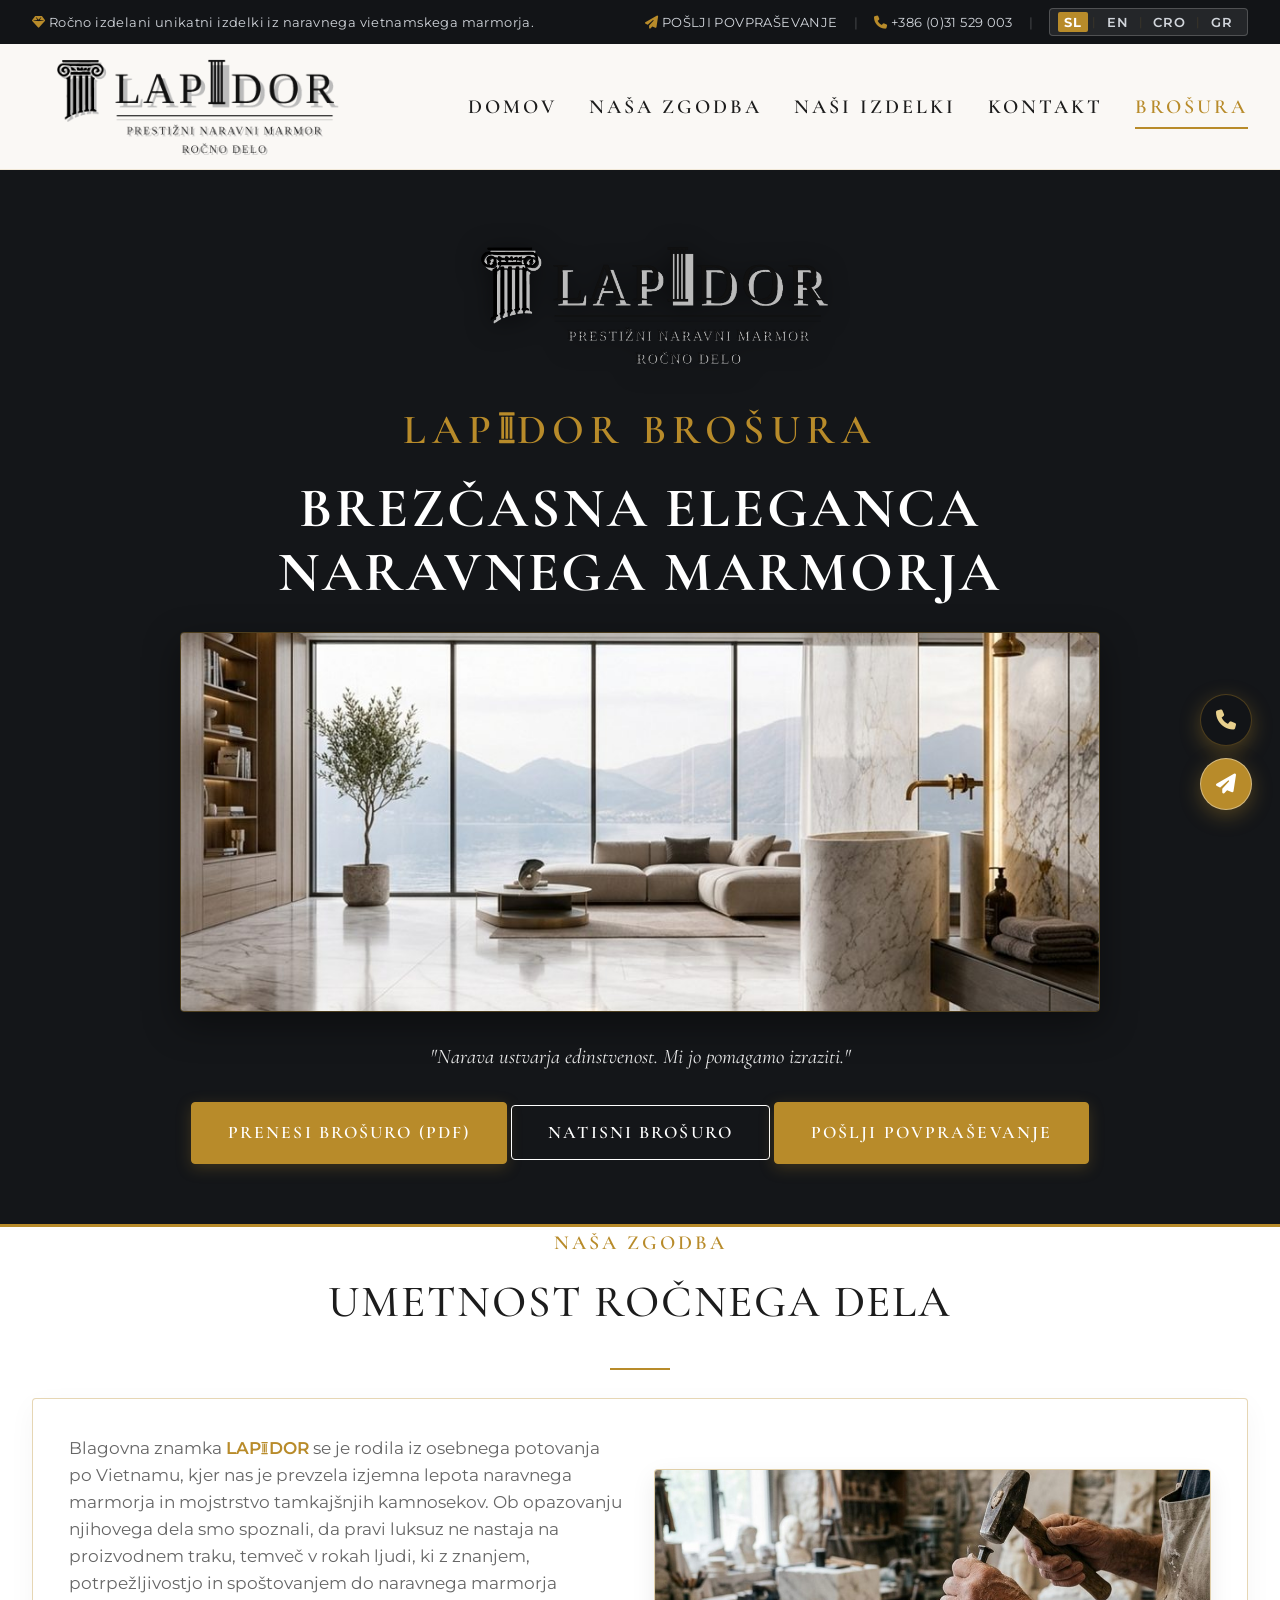
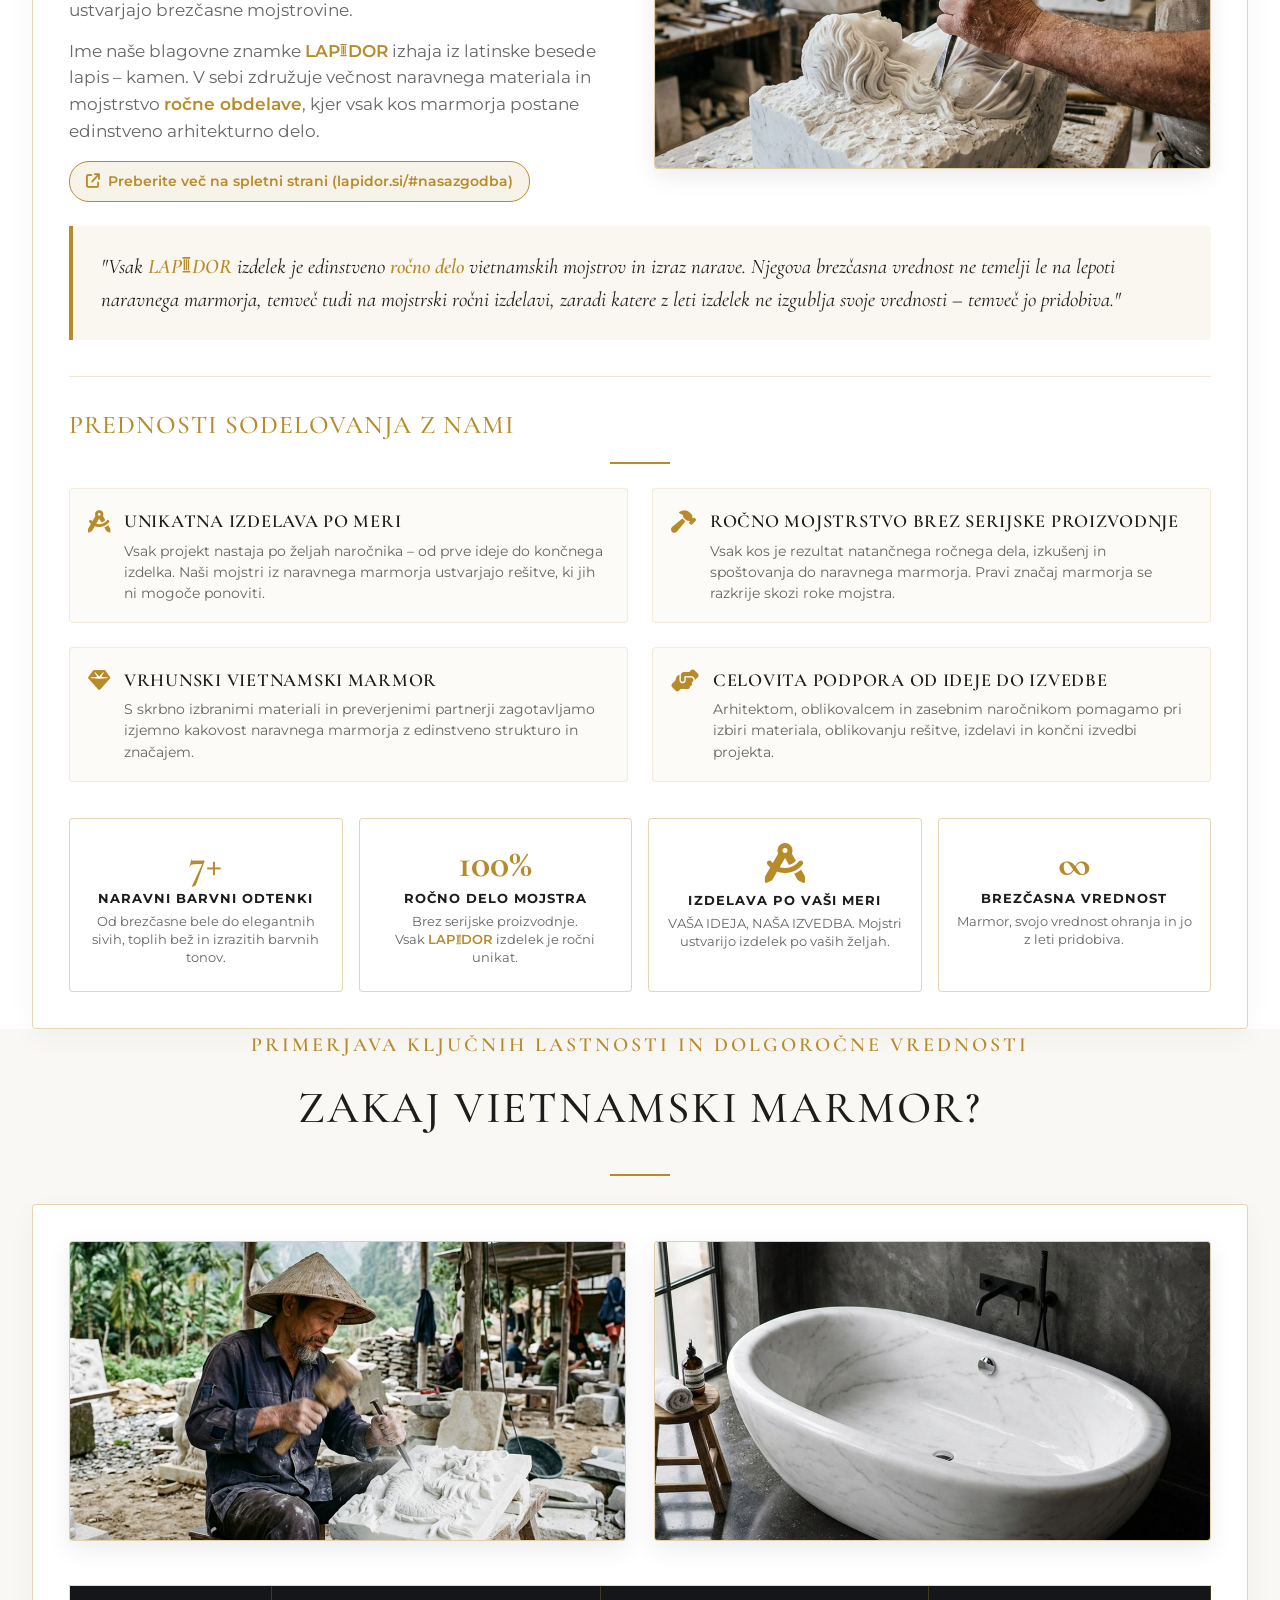
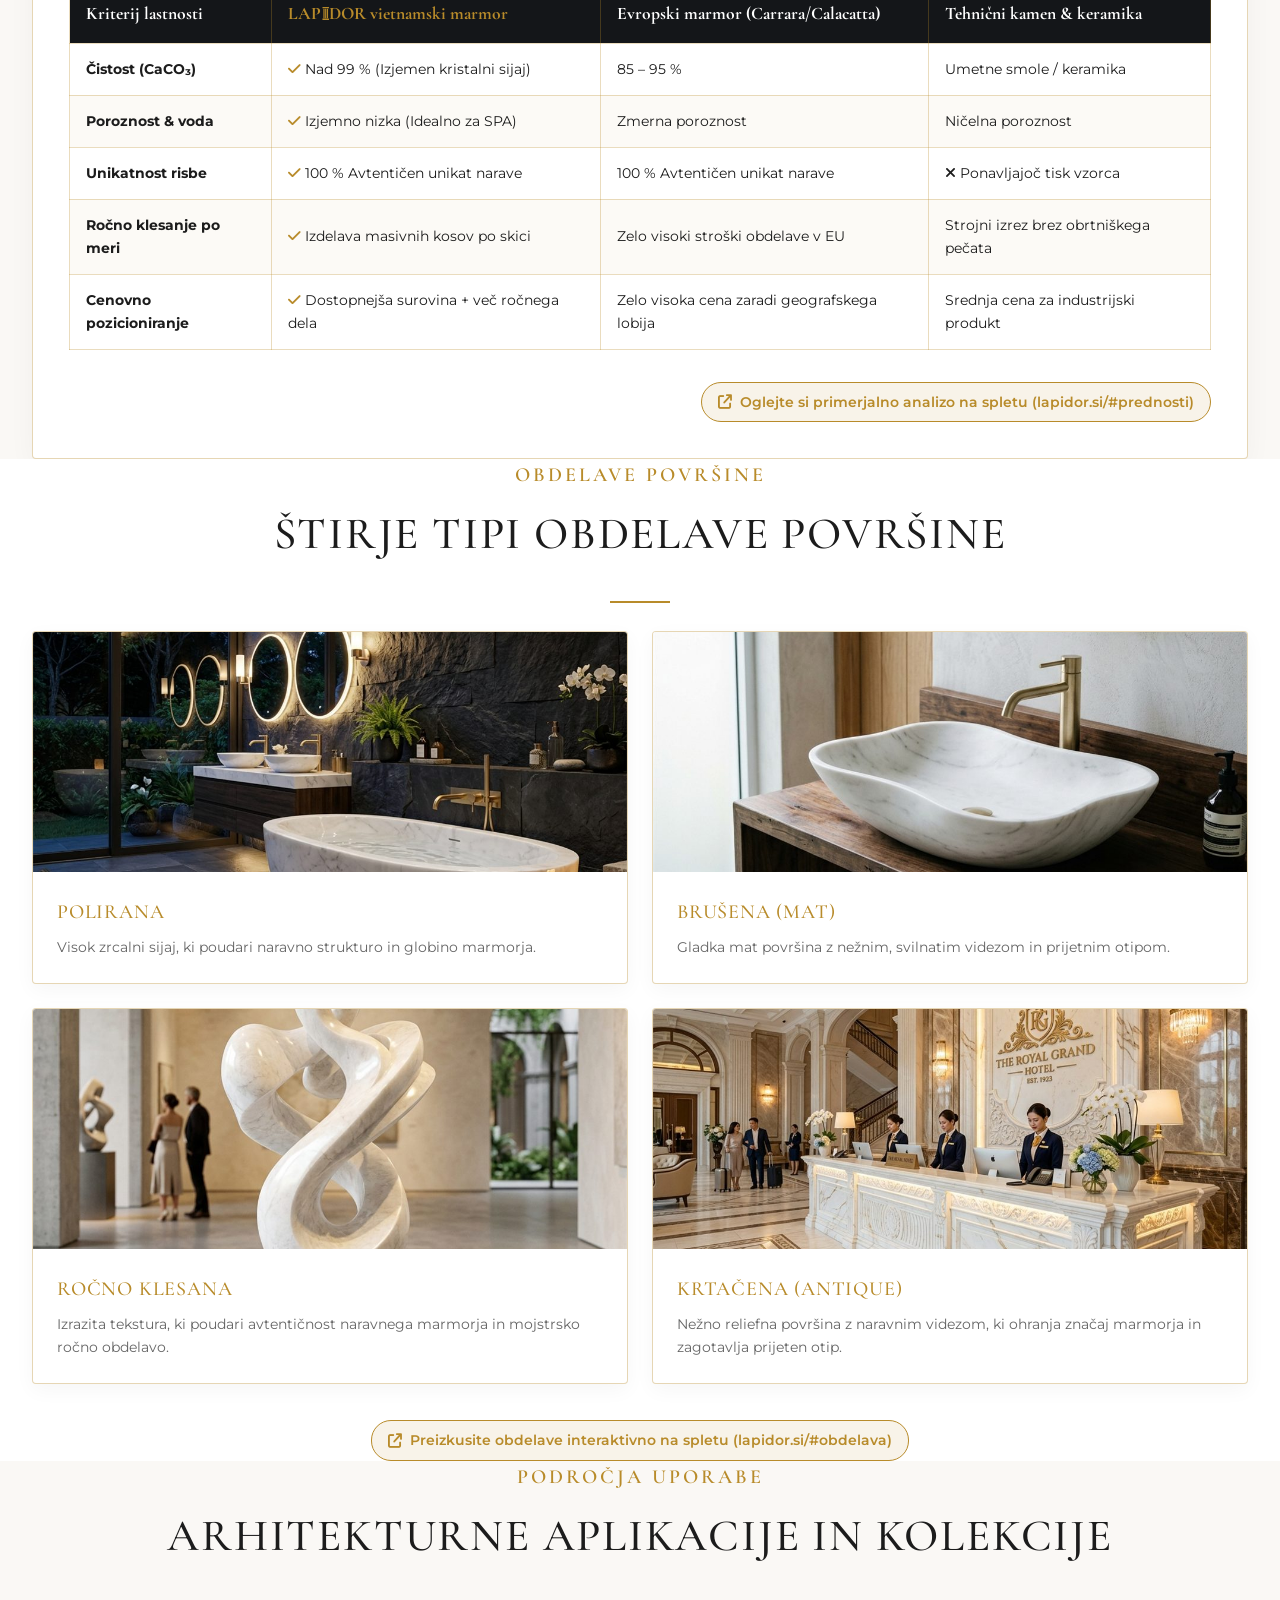
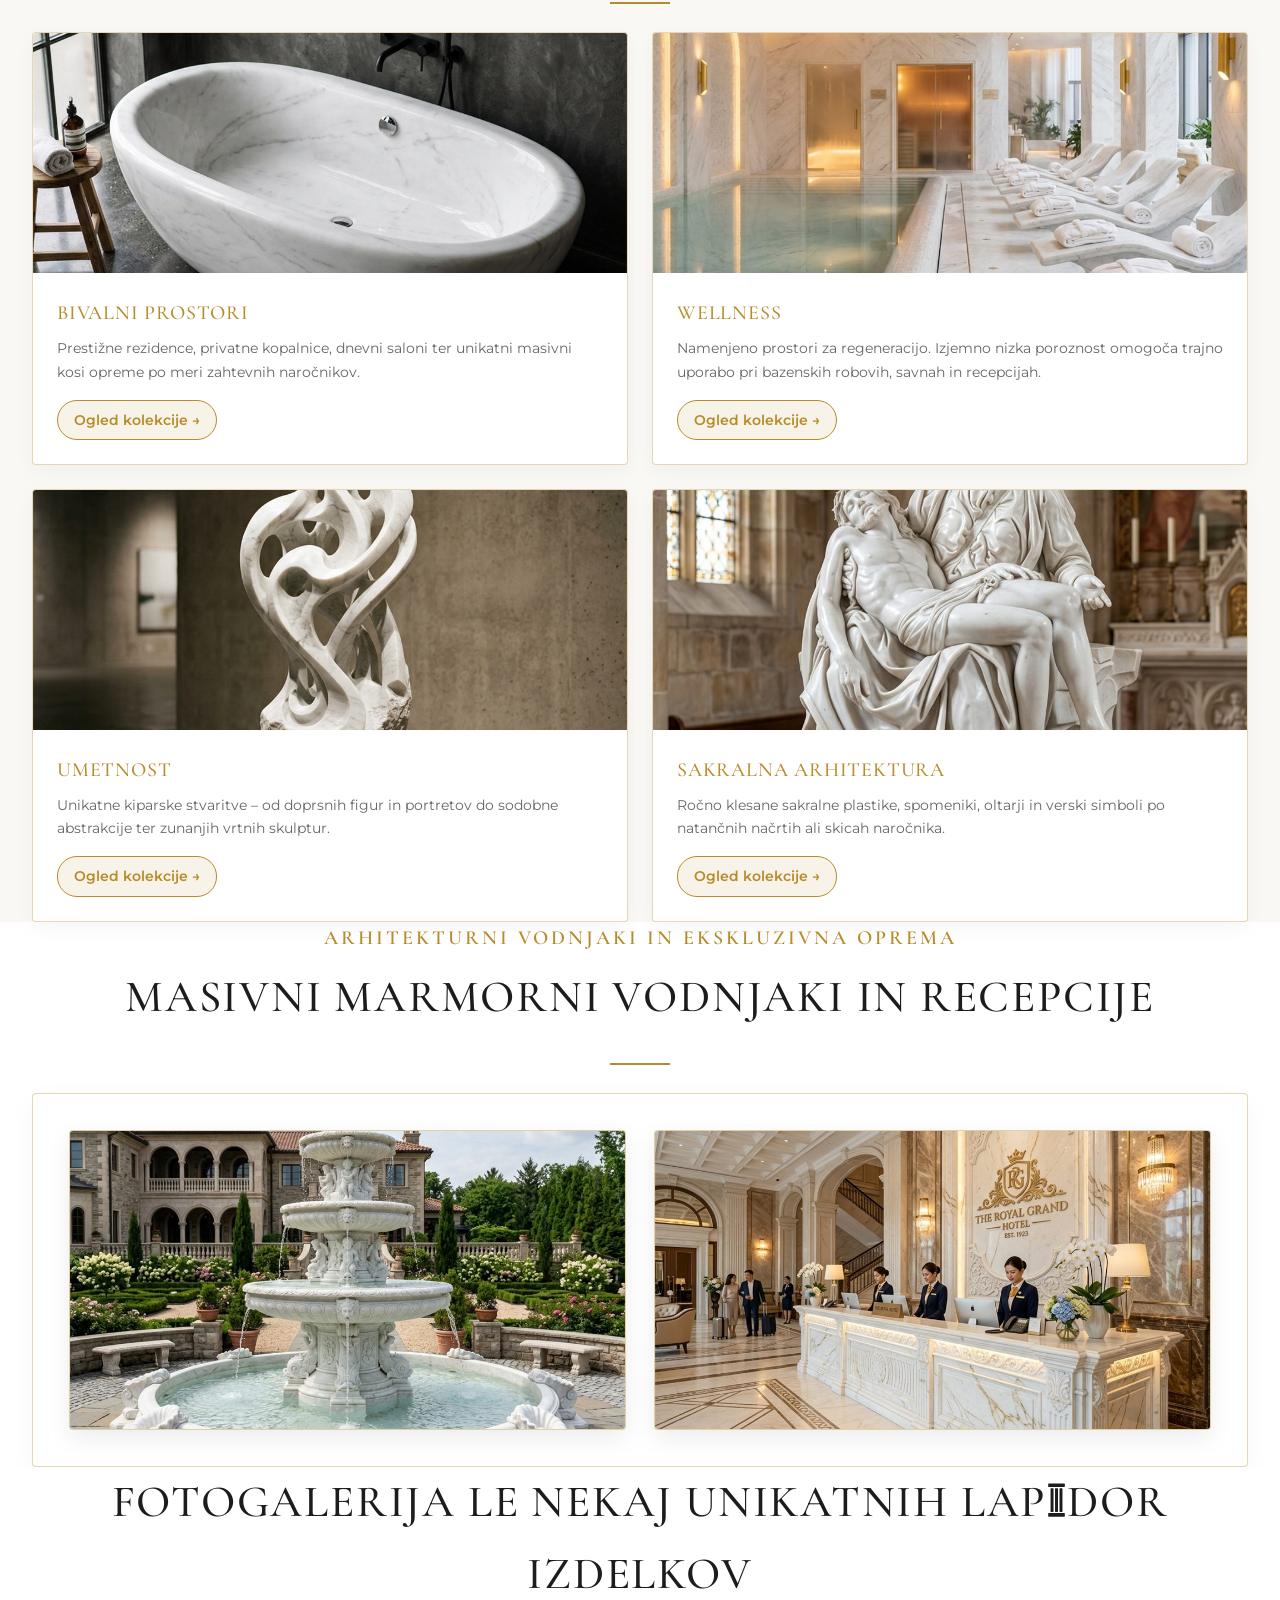
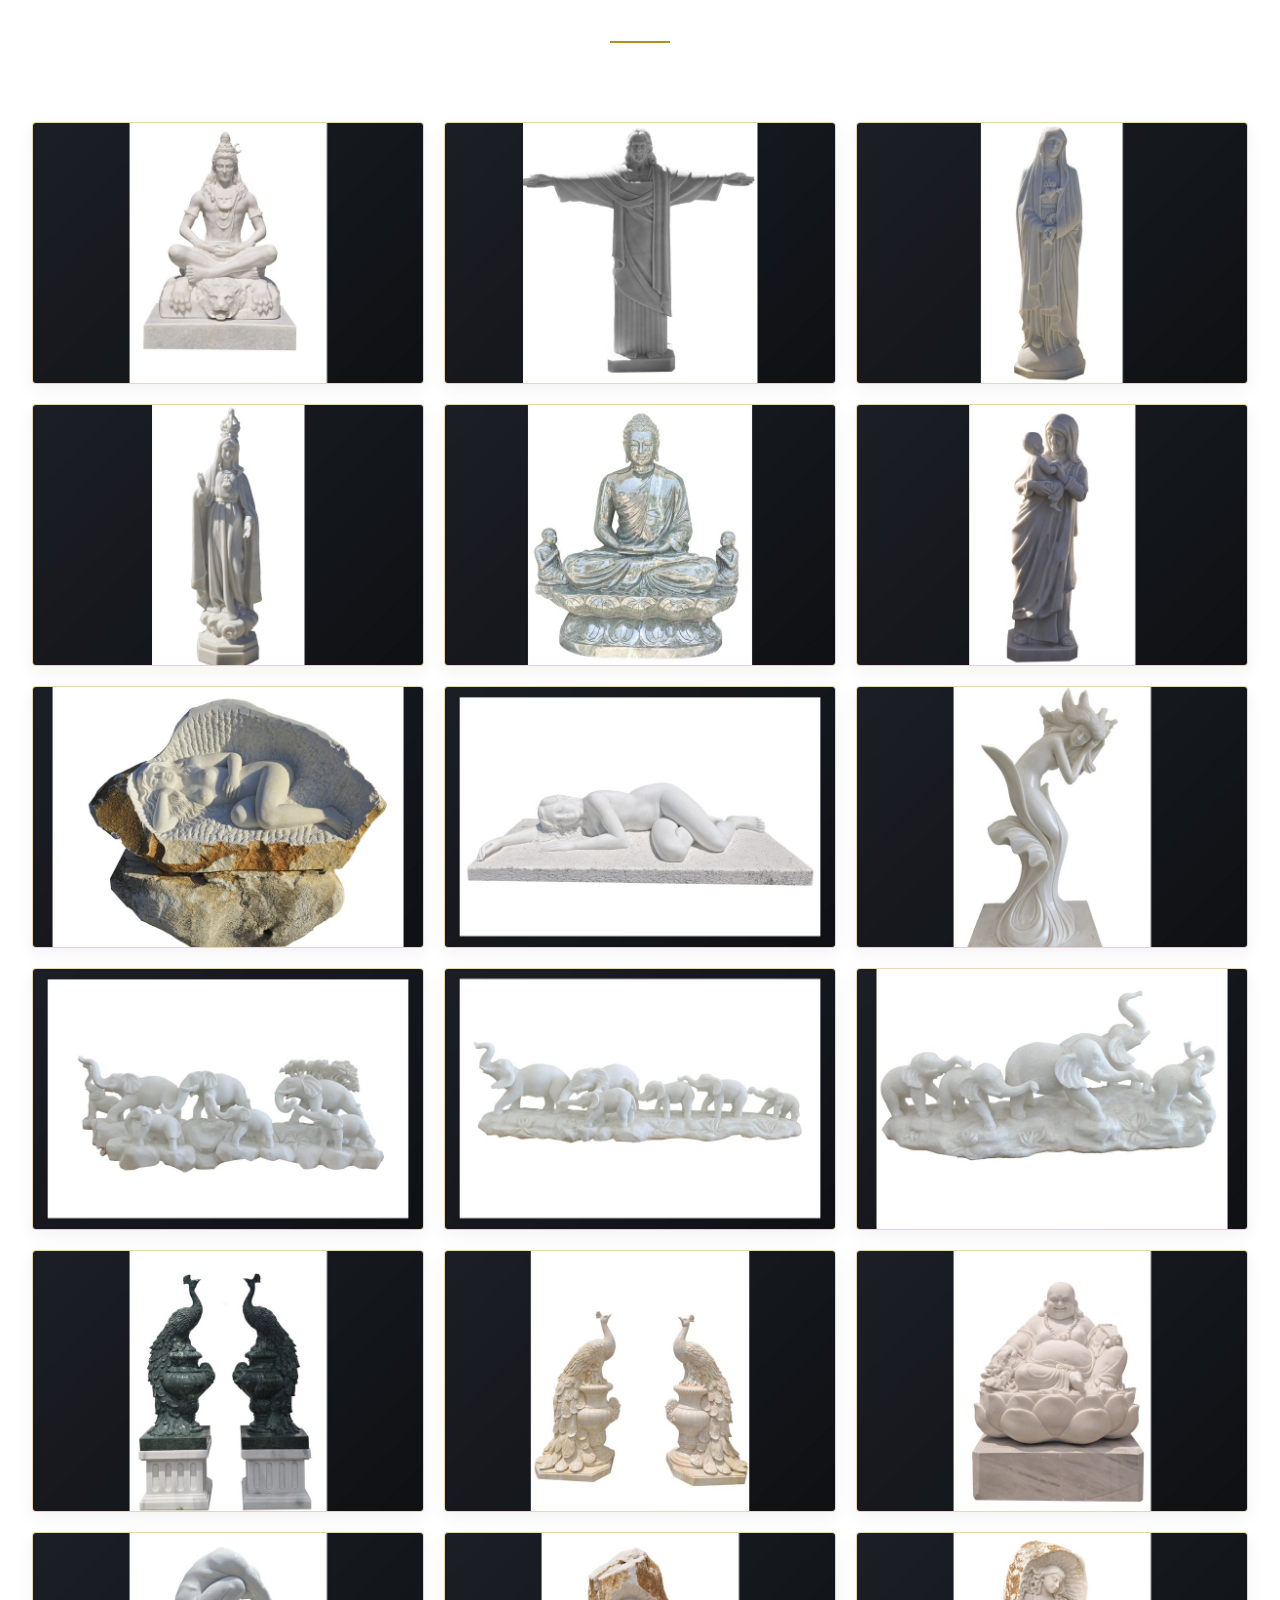
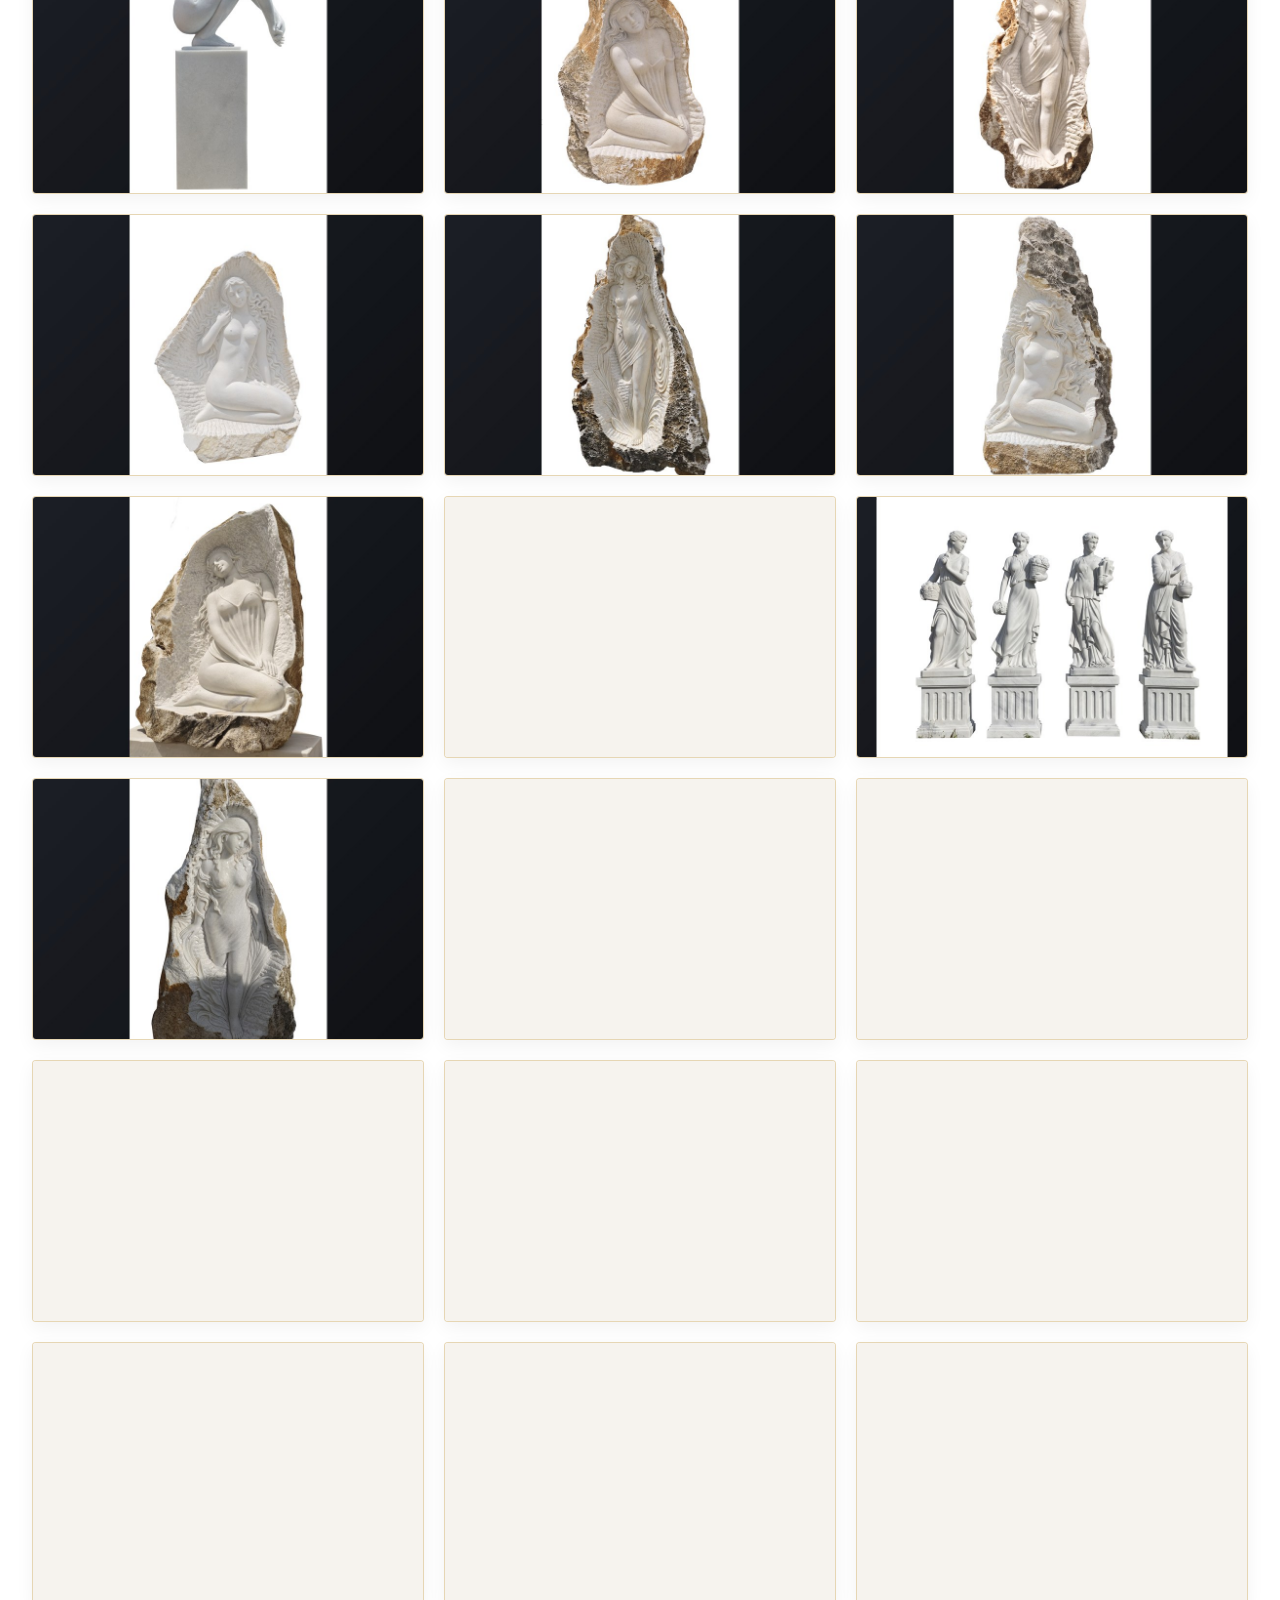
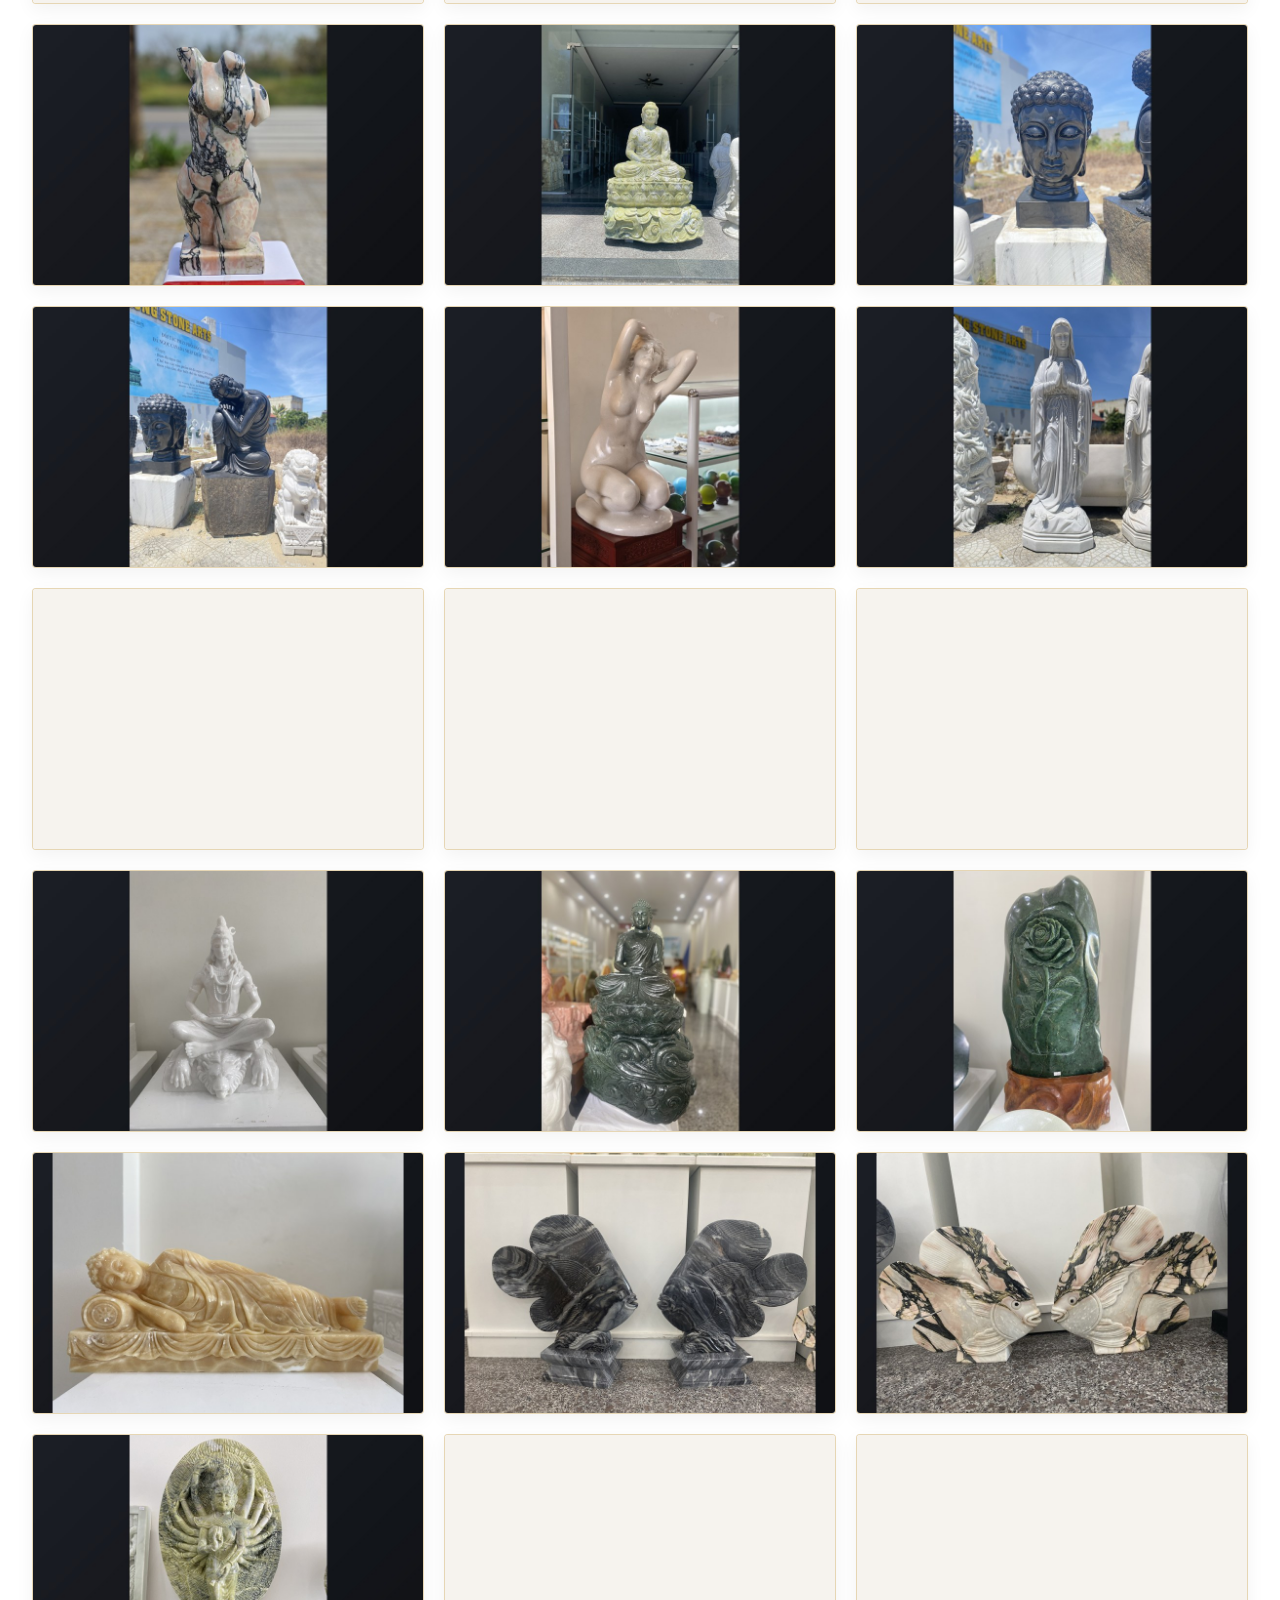
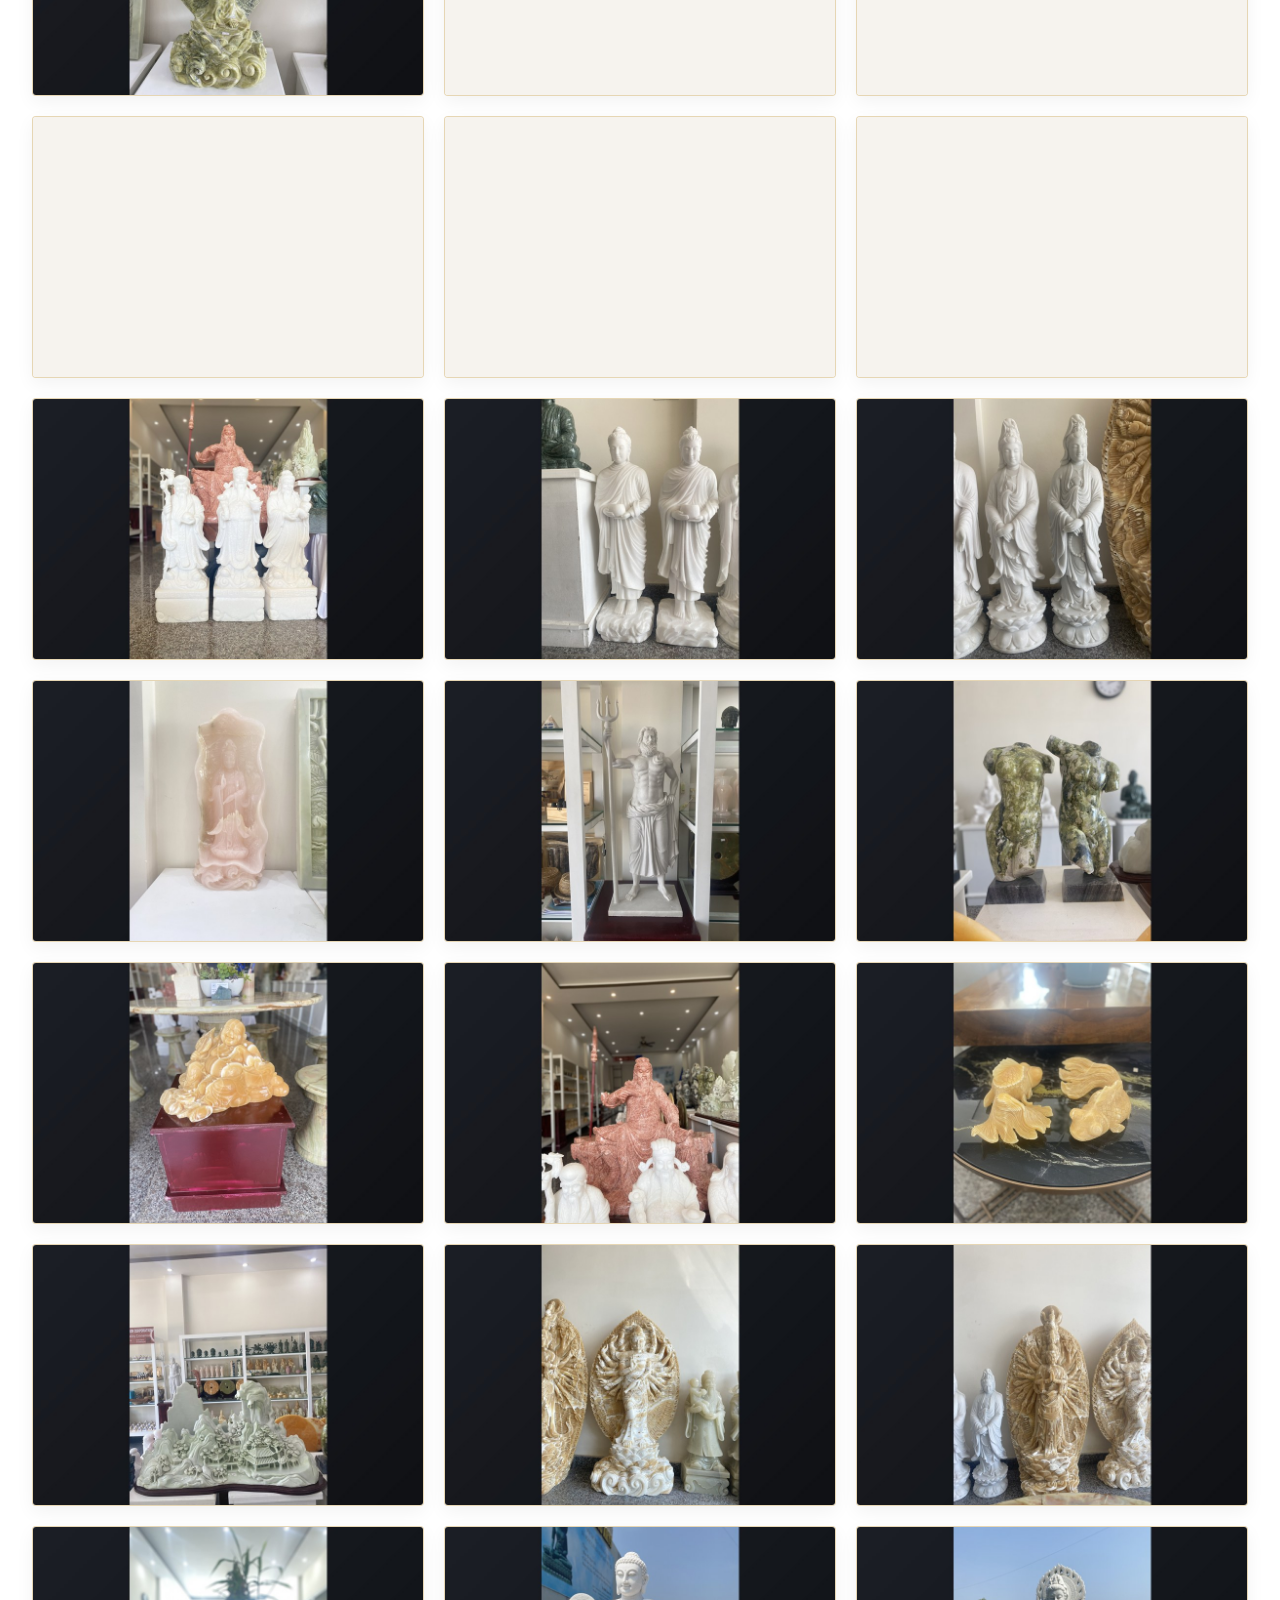
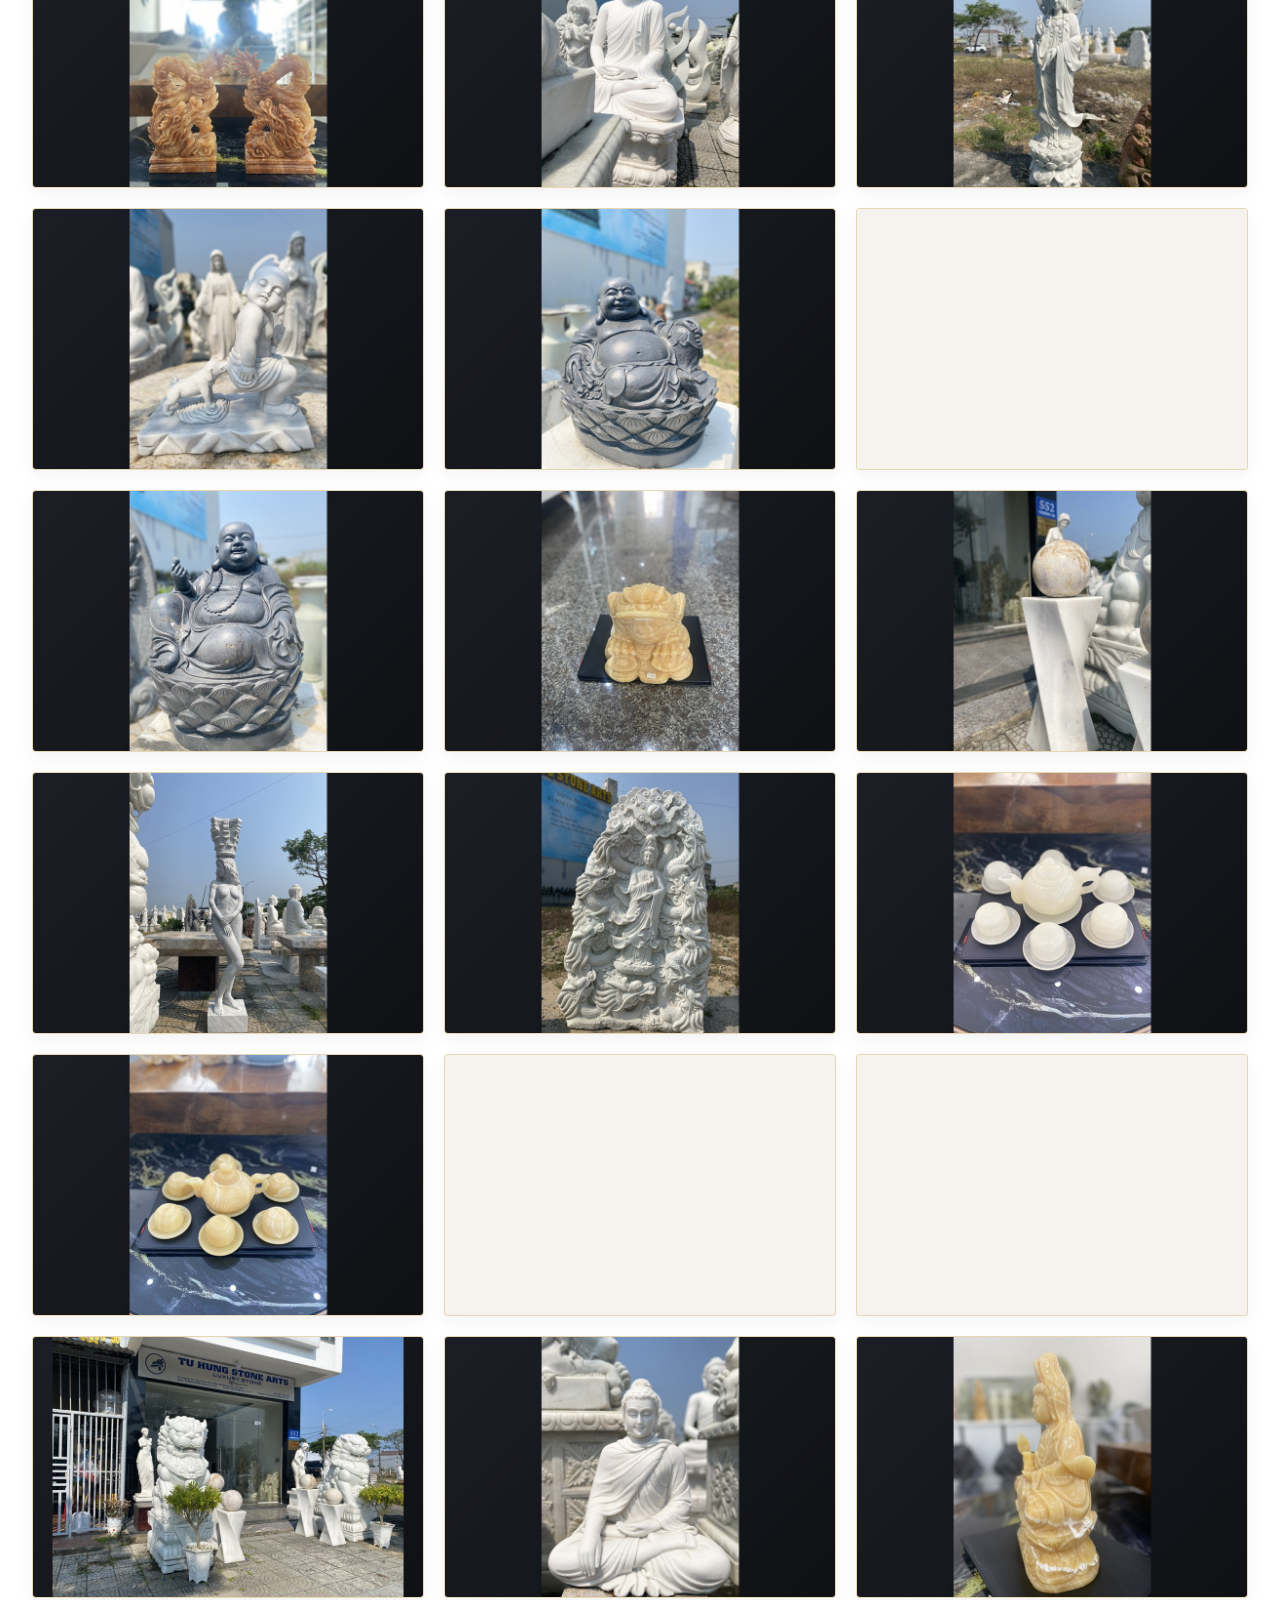
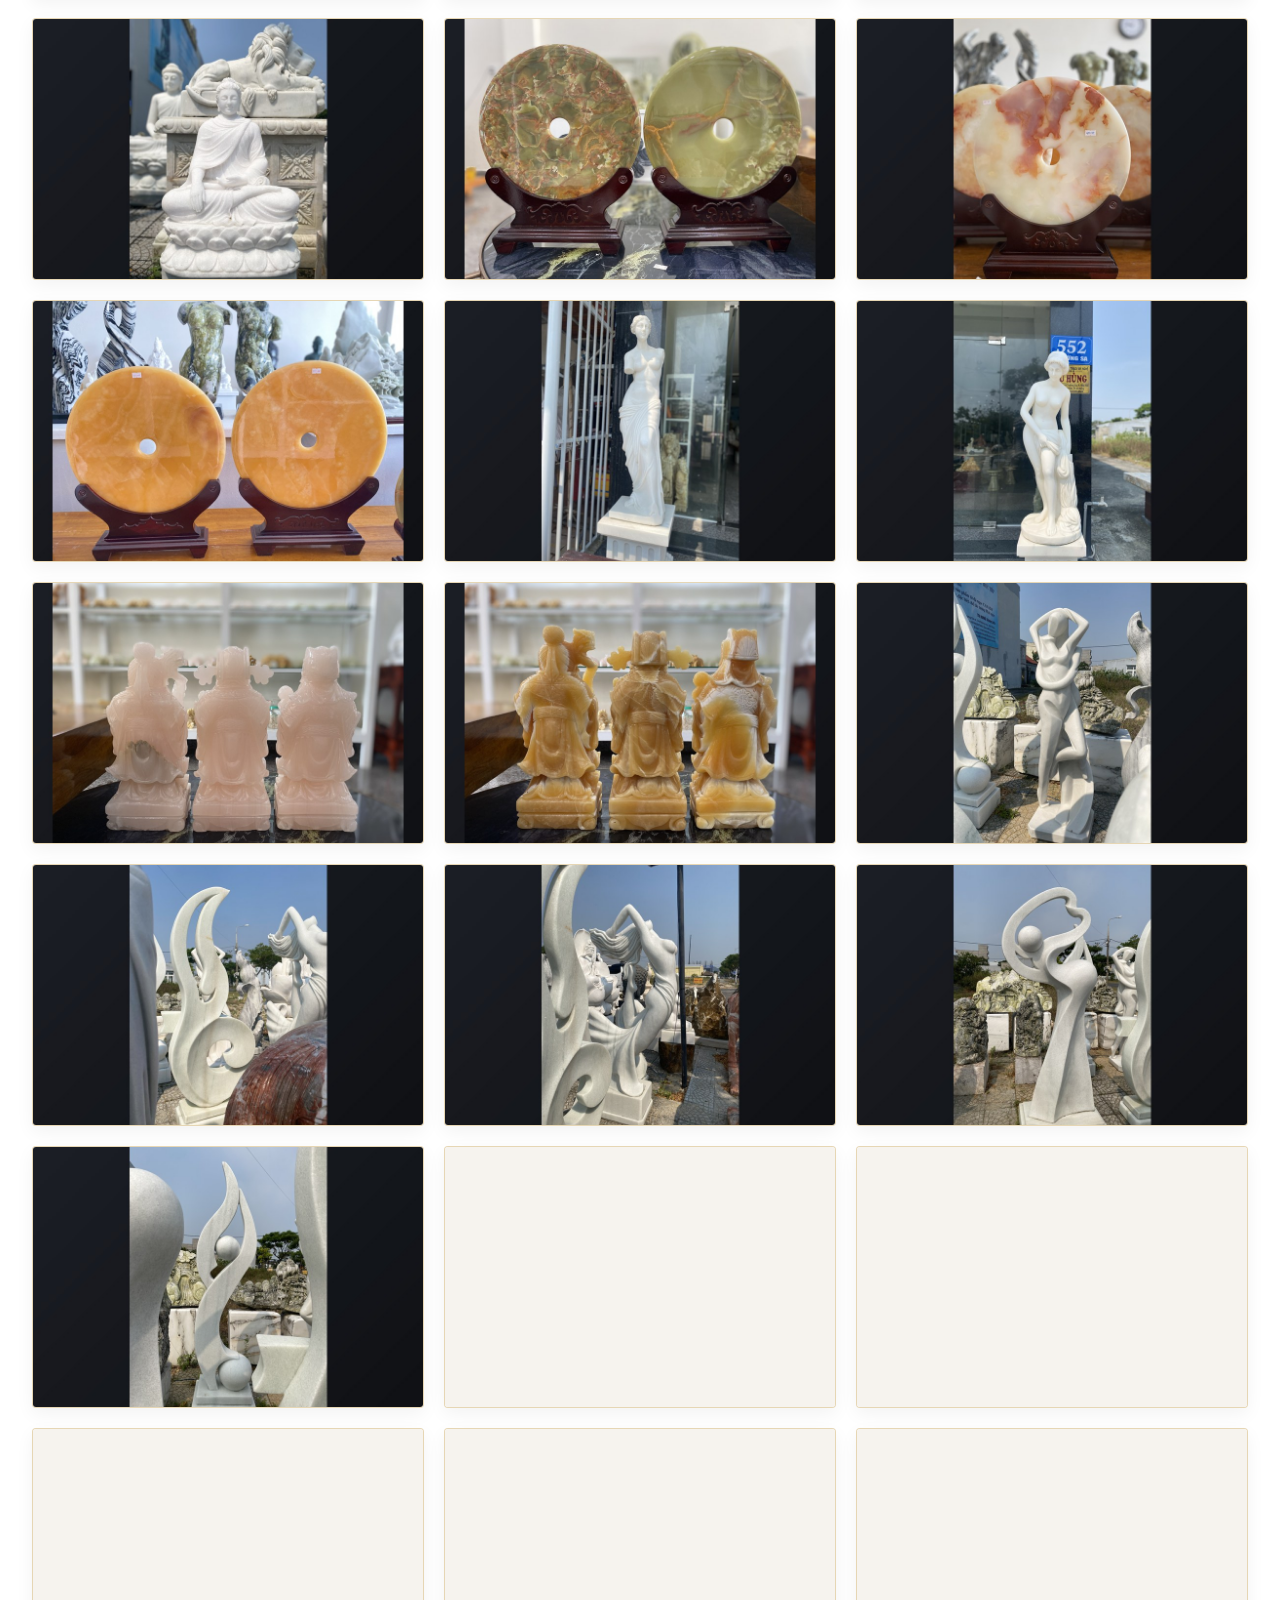
==== commit 101e41de: "Optimizacija: dodano lazy loading nalaganje slik, Apple Touch ikona ter preverba večjezičnosti" ====
--- a/brosura.html
+++ b/brosura.html
@@ -13,14 +13,70 @@
 
  <meta charset="UTF-8">
  <meta name="viewport" content="width=device-width, initial-scale=1.0">
- <title>LAPIDOR brošura | Naravni vietnamski marmor</title>
- <meta name="description" content="Uradna prestižna brošura blagovne znamke LAPIDOR. Odkrijte naravni vietnamski marmor, ročno obdelavo, bivalne prostore, wellness in umetnost v marmorju.">
- <meta name="author" content="PROMOSCENTIA d.o.o.">
- <meta name="robots" content="index, follow">
- <link rel="canonical" href="https://lapidor.si/brosura.html">
-
- <!-- Favicon -->
- <link rel="icon" type="image/png" href="assets/lapidor_logo_final_v6.png">
+  <title>Ekskluzivna Brošura LAPIDOR | Naravni Vietnamski Marmor</title>
+  <meta name="description" content="Uradna prestižna brošura blagovne znamke LAPIDOR. Odkrijte naravni vietnamski marmor, ročno obdelavo, masivne kadi, umivalnike ter področja uporabe.">
+  <meta name="author" content="PROMOSCENTIA d.o.o.">
+  <meta name="robots" content="index, follow, max-image-preview:large">
+  <link rel="canonical" href="https://lapidor.si/brosura.html">
+
+  <!-- Open Graph / Facebook / LinkedIn -->
+  <meta property="og:type" content="article">
+  <meta property="og:url" content="https://lapidor.si/brosura.html">
+  <meta property="og:title" content="Ekskluzivna Brošura LAPIDOR | Naravni Vietnamski Marmor">
+  <meta property="og:description" content="Preglejte ekskluzivno brošuro LAPIDOR z unikatnimi klesarskimi izdelki iz naravnega vietnamskega marmorja.">
+  <meta property="og:image" content="https://lapidor.si/assets/b_opt_hero.jpg">
+  <meta property="og:site_name" content="LAPIDOR">
+  <meta property="og:locale" content="sl_SI">
+
+  <!-- Twitter Card -->
+  <meta name="twitter:card" content="summary_large_image">
+  <meta name="twitter:title" content="Ekskluzivna Brošura LAPIDOR | Naravni Vietnamski Marmor">
+  <meta name="twitter:description" content="Preglejte ekskluzivno brošuro LAPIDOR z unikatnimi klesarskimi izdelki iz naravnega vietnamskega marmorja.">
+  <meta name="twitter:image" content="https://lapidor.si/assets/b_opt_hero.jpg">
+
+  <!-- Schema.org JSON-LD Structured Data for Brochure Page -->
+  <script type="application/ld+json">
+  {
+    "@context": "https://schema.org",
+    "@graph": [
+      {
+        "@type": "DigitalDocument",
+        "@id": "https://lapidor.si/brosura.html#document",
+        "name": "Ekskluzivna Brošura LAPIDOR - Naravni Vietnamski Marmor",
+        "url": "https://lapidor.si/brosura.html",
+        "fileFormat": "text/html",
+        "publisher": {
+          "@type": "Organization",
+          "name": "LAPIDOR",
+          "url": "https://lapidor.si/"
+        }
+      },
+      {
+        "@type": "BreadcrumbList",
+        "@id": "https://lapidor.si/brosura.html#breadcrumb",
+        "itemListElement": [
+          {
+            "@type": "ListItem",
+            "position": 1,
+            "name": "Domov",
+            "item": "https://lapidor.si/"
+          },
+          {
+            "@type": "ListItem",
+            "position": 2,
+            "name": "Ekskluzivna Brošura",
+            "item": "https://lapidor.si/brosura.html"
+          }
+        ]
+      }
+    ]
+  }
+  </script>
+
+  <!-- Favicon & Mobile Web App Icons -->
+  <link rel="icon" type="image/png" href="assets/lapidor_logo_final_v6.png">
+  <link rel="apple-touch-icon" sizes="180x180" href="assets/lapidor_logo_final_v6.png">
+  <meta name="theme-color" content="#121417">
 
  <!-- Fonts -->
  <link rel="preconnect" href="https://fonts.googleapis.com">
@@ -960,798 +1016,798 @@
     <div class="b-gallery-card">
      <div class="b-gallery-img-box">
       <a href="https://lapidor.si/#nasiizdelki" target="_blank">
-       <img src="assets/gal_item_1.jpg" alt="Unikatni marmorni izdelek LAPIDOR - Shiva" loading="lazy">
-      </a>
-     </div>
-    </div>
-    <div class="b-gallery-card">
-     <div class="b-gallery-img-box">
-      <a href="https://lapidor.si/#nasiizdelki" target="_blank">
-       <img src="assets/gal_item_2.jpg" alt="Unikatni marmorni izdelek LAPIDOR - Jesus" loading="lazy">
-      </a>
-     </div>
-    </div>
-    <div class="b-gallery-card">
-     <div class="b-gallery-img-box">
-      <a href="https://lapidor.si/#nasiizdelki" target="_blank">
-       <img src="assets/gal_item_3.jpg" alt="Unikatni marmorni izdelek LAPIDOR - Mary 1" loading="lazy">
-      </a>
-     </div>
-    </div>
-    <div class="b-gallery-card">
-     <div class="b-gallery-img-box">
-      <a href="https://lapidor.si/#nasiizdelki" target="_blank">
-       <img src="assets/gal_item_4.jpg" alt="Unikatni marmorni izdelek LAPIDOR - Mary 2" loading="lazy">
-      </a>
-     </div>
-    </div>
-    <div class="b-gallery-card">
-     <div class="b-gallery-img-box">
-      <a href="https://lapidor.si/#nasiizdelki" target="_blank">
-       <img src="assets/gal_item_5.jpg" alt="Unikatni marmorni izdelek LAPIDOR - Jade buddha" loading="lazy">
-      </a>
-     </div>
-    </div>
-    <div class="b-gallery-card">
-     <div class="b-gallery-img-box">
-      <a href="https://lapidor.si/#nasiizdelki" target="_blank">
-       <img src="assets/gal_item_6.jpg" alt="Unikatni marmorni izdelek LAPIDOR - Mother Teresa" loading="lazy">
-      </a>
-     </div>
-    </div>
-    <div class="b-gallery-card">
-     <div class="b-gallery-img-box">
-      <a href="https://lapidor.si/#nasiizdelki" target="_blank">
-       <img src="assets/gal_item_7.jpg" alt="Unikatni marmorni izdelek LAPIDOR - girl" loading="lazy">
-      </a>
-     </div>
-    </div>
-    <div class="b-gallery-card">
-     <div class="b-gallery-img-box">
-      <a href="https://lapidor.si/#nasiizdelki" target="_blank">
-       <img src="assets/gal_item_8.jpg" alt="Unikatni marmorni izdelek LAPIDOR - girl" loading="lazy">
-      </a>
-     </div>
-    </div>
-    <div class="b-gallery-card">
-     <div class="b-gallery-img-box">
-      <a href="https://lapidor.si/#nasiizdelki" target="_blank">
-       <img src="assets/gal_item_9.jpg" alt="Unikatni marmorni izdelek LAPIDOR - girl" loading="lazy">
-      </a>
-     </div>
-    </div>
-    <div class="b-gallery-card">
-     <div class="b-gallery-img-box">
-      <a href="https://lapidor.si/#nasiizdelki" target="_blank">
-       <img src="assets/gal_item_10.jpg" alt="Unikatni marmorni izdelek LAPIDOR - elephant" loading="lazy">
-      </a>
-     </div>
-    </div>
-    <div class="b-gallery-card">
-     <div class="b-gallery-img-box">
-      <a href="https://lapidor.si/#nasiizdelki" target="_blank">
-       <img src="assets/gal_item_11.jpg" alt="Unikatni marmorni izdelek LAPIDOR - elephant" loading="lazy">
-      </a>
-     </div>
-    </div>
-    <div class="b-gallery-card">
-     <div class="b-gallery-img-box">
-      <a href="https://lapidor.si/#nasiizdelki" target="_blank">
-       <img src="assets/gal_item_12.jpg" alt="Unikatni marmorni izdelek LAPIDOR - elephant" loading="lazy">
-      </a>
-     </div>
-    </div>
-    <div class="b-gallery-card">
-     <div class="b-gallery-img-box">
-      <a href="https://lapidor.si/#nasiizdelki" target="_blank">
-       <img src="assets/gal_item_13.jpg" alt="Unikatni marmorni izdelek LAPIDOR - Green phoenix" loading="lazy">
-      </a>
-     </div>
-    </div>
-    <div class="b-gallery-card">
-     <div class="b-gallery-img-box">
-      <a href="https://lapidor.si/#nasiizdelki" target="_blank">
-       <img src="assets/gal_item_14.jpg" alt="Unikatni marmorni izdelek LAPIDOR - pink phoenix" loading="lazy">
-      </a>
-     </div>
-    </div>
-    <div class="b-gallery-card">
-     <div class="b-gallery-img-box">
-      <a href="https://lapidor.si/#nasiizdelki" target="_blank">
-       <img src="assets/gal_item_15.jpg" alt="Unikatni marmorni izdelek LAPIDOR - Happy buddha" loading="lazy">
-      </a>
-     </div>
-    </div>
-    <div class="b-gallery-card">
-     <div class="b-gallery-img-box">
-      <a href="https://lapidor.si/#nasiizdelki" target="_blank">
-       <img src="assets/gal_item_16.jpg" alt="Unikatni marmorni izdelek LAPIDOR - nude man" loading="lazy">
-      </a>
-     </div>
-    </div>
-    <div class="b-gallery-card">
-     <div class="b-gallery-img-box">
-      <a href="https://lapidor.si/#nasiizdelki" target="_blank">
-       <img src="assets/gal_item_17.jpg" alt="Unikatni marmorni izdelek LAPIDOR - abstract girl" loading="lazy">
-      </a>
-     </div>
-    </div>
-    <div class="b-gallery-card">
-     <div class="b-gallery-img-box">
-      <a href="https://lapidor.si/#nasiizdelki" target="_blank">
-       <img src="assets/gal_item_18.jpg" alt="Unikatni marmorni izdelek LAPIDOR - abstract girl" loading="lazy">
-      </a>
-     </div>
-    </div>
-    <div class="b-gallery-card">
-     <div class="b-gallery-img-box">
-      <a href="https://lapidor.si/#nasiizdelki" target="_blank">
-       <img src="assets/gal_item_19.jpg" alt="Unikatni marmorni izdelek LAPIDOR - abstract girl" loading="lazy">
-      </a>
-     </div>
-    </div>
-    <div class="b-gallery-card">
-     <div class="b-gallery-img-box">
-      <a href="https://lapidor.si/#nasiizdelki" target="_blank">
-       <img src="assets/gal_item_20.jpg" alt="Unikatni marmorni izdelek LAPIDOR - abstract girl" loading="lazy">
-      </a>
-     </div>
-    </div>
-    <div class="b-gallery-card">
-     <div class="b-gallery-img-box">
-      <a href="https://lapidor.si/#nasiizdelki" target="_blank">
-       <img src="assets/gal_item_21.jpg" alt="Unikatni marmorni izdelek LAPIDOR - abstract girl" loading="lazy">
-      </a>
-     </div>
-    </div>
-    <div class="b-gallery-card">
-     <div class="b-gallery-img-box">
-      <a href="https://lapidor.si/#nasiizdelki" target="_blank">
-       <img src="assets/gal_item_22.jpg" alt="Unikatni marmorni izdelek LAPIDOR - abstract girl" loading="lazy">
-      </a>
-     </div>
-    </div>
-    <div class="b-gallery-card">
-     <div class="b-gallery-img-box">
-      <a href="https://lapidor.si/#nasiizdelki" target="_blank">
-       <img src="assets/gal_item_23.jpg" alt="Unikatni marmorni izdelek LAPIDOR - girl" loading="lazy">
-      </a>
-     </div>
-    </div>
-    <div class="b-gallery-card">
-     <div class="b-gallery-img-box">
-      <a href="https://lapidor.si/#nasiizdelki" target="_blank">
-       <img src="assets/gal_item_24.jpg" alt="Unikatni marmorni izdelek LAPIDOR - Four season girl" loading="lazy">
-      </a>
-     </div>
-    </div>
-    <div class="b-gallery-card">
-     <div class="b-gallery-img-box">
-      <a href="https://lapidor.si/#nasiizdelki" target="_blank">
-       <img src="assets/gal_item_25.jpg" alt="Unikatni marmorni izdelek LAPIDOR - girl" loading="lazy">
-      </a>
-     </div>
-    </div>
-    <div class="b-gallery-card">
-     <div class="b-gallery-img-box">
-      <a href="https://lapidor.si/#nasiizdelki" target="_blank">
-       <img src="assets/gal_item_26.jpg" alt="Unikatni marmorni izdelek LAPIDOR - Guadalupe" loading="lazy">
-      </a>
-     </div>
-    </div>
-    <div class="b-gallery-card">
-     <div class="b-gallery-img-box">
-      <a href="https://lapidor.si/#nasiizdelki" target="_blank">
-       <img src="assets/gal_item_28.jpg" alt="Unikatni marmorni izdelek LAPIDOR - Abstract" loading="lazy">
-      </a>
-     </div>
-    </div>
-    <div class="b-gallery-card">
-     <div class="b-gallery-img-box">
-      <a href="https://lapidor.si/#nasiizdelki" target="_blank">
-       <img src="assets/gal_item_29.jpg" alt="Unikatni marmorni izdelek LAPIDOR - abstract" loading="lazy">
-      </a>
-     </div>
-    </div>
-    <div class="b-gallery-card">
-     <div class="b-gallery-img-box">
-      <a href="https://lapidor.si/#nasiizdelki" target="_blank">
-       <img src="assets/gal_item_30.jpg" alt="Unikatni marmorni izdelek LAPIDOR - buddha" loading="lazy">
-      </a>
-     </div>
-    </div>
-    <div class="b-gallery-card">
-     <div class="b-gallery-img-box">
-      <a href="https://lapidor.si/#nasiizdelki" target="_blank">
-       <img src="assets/gal_item_31.jpg" alt="Unikatni marmorni izdelek LAPIDOR - Marmorni unikatni izdelek 31" loading="lazy">
-      </a>
-     </div>
-    </div>
-    <div class="b-gallery-card">
-     <div class="b-gallery-img-box">
-      <a href="https://lapidor.si/#nasiizdelki" target="_blank">
-       <img src="assets/gal_item_32.jpg" alt="Unikatni marmorni izdelek LAPIDOR - Marmorni unikatni izdelek 32" loading="lazy">
-      </a>
-     </div>
-    </div>
-    <div class="b-gallery-card">
-     <div class="b-gallery-img-box">
-      <a href="https://lapidor.si/#nasiizdelki" target="_blank">
-       <img src="assets/gal_item_33.jpg" alt="Unikatni marmorni izdelek LAPIDOR - Marmorni unikatni izdelek 33" loading="lazy">
-      </a>
-     </div>
-    </div>
-    <div class="b-gallery-card">
-     <div class="b-gallery-img-box">
-      <a href="https://lapidor.si/#nasiizdelki" target="_blank">
-       <img src="assets/gal_item_34.jpg" alt="Unikatni marmorni izdelek LAPIDOR - Marmorni unikatni izdelek 34" loading="lazy">
-      </a>
-     </div>
-    </div>
-    <div class="b-gallery-card">
-     <div class="b-gallery-img-box">
-      <a href="https://lapidor.si/#nasiizdelki" target="_blank">
-       <img src="assets/gal_item_35.jpg" alt="Unikatni marmorni izdelek LAPIDOR - Marmorni unikatni izdelek 35" loading="lazy">
-      </a>
-     </div>
-    </div>
-    <div class="b-gallery-card">
-     <div class="b-gallery-img-box">
-      <a href="https://lapidor.si/#nasiizdelki" target="_blank">
-       <img src="assets/gal_item_36.jpg" alt="Unikatni marmorni izdelek LAPIDOR - Marmorni unikatni izdelek 36" loading="lazy">
-      </a>
-     </div>
-    </div>
-    <div class="b-gallery-card">
-     <div class="b-gallery-img-box">
-      <a href="https://lapidor.si/#nasiizdelki" target="_blank">
-       <img src="assets/gal_item_37.jpg" alt="Unikatni marmorni izdelek LAPIDOR - Marmorni unikatni izdelek 37" loading="lazy">
-      </a>
-     </div>
-    </div>
-    <div class="b-gallery-card">
-     <div class="b-gallery-img-box">
-      <a href="https://lapidor.si/#nasiizdelki" target="_blank">
-       <img src="assets/gal_item_38.jpg" alt="Unikatni marmorni izdelek LAPIDOR - Marmorni unikatni izdelek 38" loading="lazy">
-      </a>
-     </div>
-    </div>
-    <div class="b-gallery-card">
-     <div class="b-gallery-img-box">
-      <a href="https://lapidor.si/#nasiizdelki" target="_blank">
-       <img src="assets/gal_item_39.jpg" alt="Unikatni marmorni izdelek LAPIDOR - Marmorni unikatni izdelek 39" loading="lazy">
-      </a>
-     </div>
-    </div>
-    <div class="b-gallery-card">
-     <div class="b-gallery-img-box">
-      <a href="https://lapidor.si/#nasiizdelki" target="_blank">
-       <img src="assets/gal_item_40.jpg" alt="Unikatni marmorni izdelek LAPIDOR - Marmorni unikatni izdelek 40" loading="lazy">
-      </a>
-     </div>
-    </div>
-    <div class="b-gallery-card">
-     <div class="b-gallery-img-box">
-      <a href="https://lapidor.si/#nasiizdelki" target="_blank">
-       <img src="assets/gal_item_41.jpg" alt="Unikatni marmorni izdelek LAPIDOR - Marmorni unikatni izdelek 41" loading="lazy">
-      </a>
-     </div>
-    </div>
-    <div class="b-gallery-card">
-     <div class="b-gallery-img-box">
-      <a href="https://lapidor.si/#nasiizdelki" target="_blank">
-       <img src="assets/gal_item_42.jpg" alt="Unikatni marmorni izdelek LAPIDOR - Marmorni unikatni izdelek 42" loading="lazy">
-      </a>
-     </div>
-    </div>
-    <div class="b-gallery-card">
-     <div class="b-gallery-img-box">
-      <a href="https://lapidor.si/#nasiizdelki" target="_blank">
-       <img src="assets/gal_item_43.jpg" alt="Unikatni marmorni izdelek LAPIDOR - Marmorni unikatni izdelek 43" loading="lazy">
-      </a>
-     </div>
-    </div>
-    <div class="b-gallery-card">
-     <div class="b-gallery-img-box">
-      <a href="https://lapidor.si/#nasiizdelki" target="_blank">
-       <img src="assets/gal_item_44.jpg" alt="Unikatni marmorni izdelek LAPIDOR - Marmorni unikatni izdelek 44" loading="lazy">
-      </a>
-     </div>
-    </div>
-    <div class="b-gallery-card">
-     <div class="b-gallery-img-box">
-      <a href="https://lapidor.si/#nasiizdelki" target="_blank">
-       <img src="assets/gal_item_45.jpg" alt="Unikatni marmorni izdelek LAPIDOR - Marmorni unikatni izdelek 45" loading="lazy">
-      </a>
-     </div>
-    </div>
-    <div class="b-gallery-card">
-     <div class="b-gallery-img-box">
-      <a href="https://lapidor.si/#nasiizdelki" target="_blank">
-       <img src="assets/gal_item_46.jpg" alt="Unikatni marmorni izdelek LAPIDOR - Marmorni unikatni izdelek 46" loading="lazy">
-      </a>
-     </div>
-    </div>
-    <div class="b-gallery-card">
-     <div class="b-gallery-img-box">
-      <a href="https://lapidor.si/#nasiizdelki" target="_blank">
-       <img src="assets/gal_item_47.jpg" alt="Unikatni marmorni izdelek LAPIDOR - Marmorni unikatni izdelek 47" loading="lazy">
-      </a>
-     </div>
-    </div>
-    <div class="b-gallery-card">
-     <div class="b-gallery-img-box">
-      <a href="https://lapidor.si/#nasiizdelki" target="_blank">
-       <img src="assets/gal_item_48.jpg" alt="Unikatni marmorni izdelek LAPIDOR - Marmorni unikatni izdelek 48" loading="lazy">
-      </a>
-     </div>
-    </div>
-    <div class="b-gallery-card">
-     <div class="b-gallery-img-box">
-      <a href="https://lapidor.si/#nasiizdelki" target="_blank">
-       <img src="assets/gal_item_49.jpg" alt="Unikatni marmorni izdelek LAPIDOR - Marmorni unikatni izdelek 49" loading="lazy">
-      </a>
-     </div>
-    </div>
-    <div class="b-gallery-card">
-     <div class="b-gallery-img-box">
-      <a href="https://lapidor.si/#nasiizdelki" target="_blank">
-       <img src="assets/gal_item_50.jpg" alt="Unikatni marmorni izdelek LAPIDOR - Marmorni unikatni izdelek 50" loading="lazy">
-      </a>
-     </div>
-    </div>
-    <div class="b-gallery-card">
-     <div class="b-gallery-img-box">
-      <a href="https://lapidor.si/#nasiizdelki" target="_blank">
-       <img src="assets/gal_item_51.jpg" alt="Unikatni marmorni izdelek LAPIDOR - Marmorni unikatni izdelek 51" loading="lazy">
-      </a>
-     </div>
-    </div>
-    <div class="b-gallery-card">
-     <div class="b-gallery-img-box">
-      <a href="https://lapidor.si/#nasiizdelki" target="_blank">
-       <img src="assets/gal_item_52.jpg" alt="Unikatni marmorni izdelek LAPIDOR - Marmorni unikatni izdelek 52" loading="lazy">
-      </a>
-     </div>
-    </div>
-    <div class="b-gallery-card">
-     <div class="b-gallery-img-box">
-      <a href="https://lapidor.si/#nasiizdelki" target="_blank">
-       <img src="assets/gal_item_53.jpg" alt="Unikatni marmorni izdelek LAPIDOR - Marmorni unikatni izdelek 53" loading="lazy">
-      </a>
-     </div>
-    </div>
-    <div class="b-gallery-card">
-     <div class="b-gallery-img-box">
-      <a href="https://lapidor.si/#nasiizdelki" target="_blank">
-       <img src="assets/gal_item_54.jpg" alt="Unikatni marmorni izdelek LAPIDOR - Marmorni unikatni izdelek 54" loading="lazy">
-      </a>
-     </div>
-    </div>
-    <div class="b-gallery-card">
-     <div class="b-gallery-img-box">
-      <a href="https://lapidor.si/#nasiizdelki" target="_blank">
-       <img src="assets/gal_item_55.jpg" alt="Unikatni marmorni izdelek LAPIDOR - Marmorni unikatni izdelek 55" loading="lazy">
-      </a>
-     </div>
-    </div>
-    <div class="b-gallery-card">
-     <div class="b-gallery-img-box">
-      <a href="https://lapidor.si/#nasiizdelki" target="_blank">
-       <img src="assets/gal_item_56.jpg" alt="Unikatni marmorni izdelek LAPIDOR - Marmorni unikatni izdelek 56" loading="lazy">
-      </a>
-     </div>
-    </div>
-    <div class="b-gallery-card">
-     <div class="b-gallery-img-box">
-      <a href="https://lapidor.si/#nasiizdelki" target="_blank">
-       <img src="assets/gal_item_57.jpg" alt="Unikatni marmorni izdelek LAPIDOR - Marmorni unikatni izdelek 57" loading="lazy">
-      </a>
-     </div>
-    </div>
-    <div class="b-gallery-card">
-     <div class="b-gallery-img-box">
-      <a href="https://lapidor.si/#nasiizdelki" target="_blank">
-       <img src="assets/gal_item_58.jpg" alt="Unikatni marmorni izdelek LAPIDOR - Marmorni unikatni izdelek 58" loading="lazy">
-      </a>
-     </div>
-    </div>
-    <div class="b-gallery-card">
-     <div class="b-gallery-img-box">
-      <a href="https://lapidor.si/#nasiizdelki" target="_blank">
-       <img src="assets/gal_item_59.jpg" alt="Unikatni marmorni izdelek LAPIDOR - Marmorni unikatni izdelek 59" loading="lazy">
-      </a>
-     </div>
-    </div>
-    <div class="b-gallery-card">
-     <div class="b-gallery-img-box">
-      <a href="https://lapidor.si/#nasiizdelki" target="_blank">
-       <img src="assets/gal_item_60.jpg" alt="Unikatni marmorni izdelek LAPIDOR - Marmorni unikatni izdelek 60" loading="lazy">
-      </a>
-     </div>
-    </div>
-    <div class="b-gallery-card">
-     <div class="b-gallery-img-box">
-      <a href="https://lapidor.si/#nasiizdelki" target="_blank">
-       <img src="assets/gal_item_61.jpg" alt="Unikatni marmorni izdelek LAPIDOR - Marmorni unikatni izdelek 61" loading="lazy">
-      </a>
-     </div>
-    </div>
-    <div class="b-gallery-card">
-     <div class="b-gallery-img-box">
-      <a href="https://lapidor.si/#nasiizdelki" target="_blank">
-       <img src="assets/gal_item_62.jpg" alt="Unikatni marmorni izdelek LAPIDOR - Marmorni unikatni izdelek 62" loading="lazy">
-      </a>
-     </div>
-    </div>
-    <div class="b-gallery-card">
-     <div class="b-gallery-img-box">
-      <a href="https://lapidor.si/#nasiizdelki" target="_blank">
-       <img src="assets/gal_item_63.jpg" alt="Unikatni marmorni izdelek LAPIDOR - Marmorni unikatni izdelek 63" loading="lazy">
-      </a>
-     </div>
-    </div>
-    <div class="b-gallery-card">
-     <div class="b-gallery-img-box">
-      <a href="https://lapidor.si/#nasiizdelki" target="_blank">
-       <img src="assets/gal_item_64.jpg" alt="Unikatni marmorni izdelek LAPIDOR - Marmorni unikatni izdelek 64" loading="lazy">
-      </a>
-     </div>
-    </div>
-    <div class="b-gallery-card">
-     <div class="b-gallery-img-box">
-      <a href="https://lapidor.si/#nasiizdelki" target="_blank">
-       <img src="assets/gal_item_65.jpg" alt="Unikatni marmorni izdelek LAPIDOR - Marmorni unikatni izdelek 65" loading="lazy">
-      </a>
-     </div>
-    </div>
-    <div class="b-gallery-card">
-     <div class="b-gallery-img-box">
-      <a href="https://lapidor.si/#nasiizdelki" target="_blank">
-       <img src="assets/gal_item_66.jpg" alt="Unikatni marmorni izdelek LAPIDOR - Marmorni unikatni izdelek 66" loading="lazy">
-      </a>
-     </div>
-    </div>
-    <div class="b-gallery-card">
-     <div class="b-gallery-img-box">
-      <a href="https://lapidor.si/#nasiizdelki" target="_blank">
-       <img src="assets/gal_item_67.jpg" alt="Unikatni marmorni izdelek LAPIDOR - Marmorni unikatni izdelek 67" loading="lazy">
-      </a>
-     </div>
-    </div>
-    <div class="b-gallery-card">
-     <div class="b-gallery-img-box">
-      <a href="https://lapidor.si/#nasiizdelki" target="_blank">
-       <img src="assets/gal_item_68.jpg" alt="Unikatni marmorni izdelek LAPIDOR - Marmorni unikatni izdelek 68" loading="lazy">
-      </a>
-     </div>
-    </div>
-    <div class="b-gallery-card">
-     <div class="b-gallery-img-box">
-      <a href="https://lapidor.si/#nasiizdelki" target="_blank">
-       <img src="assets/gal_item_69.jpg" alt="Unikatni marmorni izdelek LAPIDOR - Marmorni unikatni izdelek 69" loading="lazy">
-      </a>
-     </div>
-    </div>
-    <div class="b-gallery-card">
-     <div class="b-gallery-img-box">
-      <a href="https://lapidor.si/#nasiizdelki" target="_blank">
-       <img src="assets/gal_item_70.jpg" alt="Unikatni marmorni izdelek LAPIDOR - Marmorni unikatni izdelek 70" loading="lazy">
-      </a>
-     </div>
-    </div>
-    <div class="b-gallery-card">
-     <div class="b-gallery-img-box">
-      <a href="https://lapidor.si/#nasiizdelki" target="_blank">
-       <img src="assets/gal_item_71.jpg" alt="Unikatni marmorni izdelek LAPIDOR - Marmorni unikatni izdelek 71" loading="lazy">
-      </a>
-     </div>
-    </div>
-    <div class="b-gallery-card">
-     <div class="b-gallery-img-box">
-      <a href="https://lapidor.si/#nasiizdelki" target="_blank">
-       <img src="assets/gal_item_72.jpg" alt="Unikatni marmorni izdelek LAPIDOR - Marmorni unikatni izdelek 72" loading="lazy">
-      </a>
-     </div>
-    </div>
-    <div class="b-gallery-card">
-     <div class="b-gallery-img-box">
-      <a href="https://lapidor.si/#nasiizdelki" target="_blank">
-       <img src="assets/gal_item_73.jpg" alt="Unikatni marmorni izdelek LAPIDOR - Marmorni unikatni izdelek 73" loading="lazy">
-      </a>
-     </div>
-    </div>
-    <div class="b-gallery-card">
-     <div class="b-gallery-img-box">
-      <a href="https://lapidor.si/#nasiizdelki" target="_blank">
-       <img src="assets/gal_item_74.jpg" alt="Unikatni marmorni izdelek LAPIDOR - Marmorni unikatni izdelek 74" loading="lazy">
-      </a>
-     </div>
-    </div>
-    <div class="b-gallery-card">
-     <div class="b-gallery-img-box">
-      <a href="https://lapidor.si/#nasiizdelki" target="_blank">
-       <img src="assets/gal_item_75.jpg" alt="Unikatni marmorni izdelek LAPIDOR - Marmorni unikatni izdelek 75" loading="lazy">
-      </a>
-     </div>
-    </div>
-    <div class="b-gallery-card">
-     <div class="b-gallery-img-box">
-      <a href="https://lapidor.si/#nasiizdelki" target="_blank">
-       <img src="assets/gal_item_76.jpg" alt="Unikatni marmorni izdelek LAPIDOR - Marmorni unikatni izdelek 76" loading="lazy">
-      </a>
-     </div>
-    </div>
-    <div class="b-gallery-card">
-     <div class="b-gallery-img-box">
-      <a href="https://lapidor.si/#nasiizdelki" target="_blank">
-       <img src="assets/gal_item_77.jpg" alt="Unikatni marmorni izdelek LAPIDOR - Marmorni unikatni izdelek 77" loading="lazy">
-      </a>
-     </div>
-    </div>
-    <div class="b-gallery-card">
-     <div class="b-gallery-img-box">
-      <a href="https://lapidor.si/#nasiizdelki" target="_blank">
-       <img src="assets/gal_item_78.jpg" alt="Unikatni marmorni izdelek LAPIDOR - Marmorni unikatni izdelek 78" loading="lazy">
-      </a>
-     </div>
-    </div>
-    <div class="b-gallery-card">
-     <div class="b-gallery-img-box">
-      <a href="https://lapidor.si/#nasiizdelki" target="_blank">
-       <img src="assets/gal_item_79.jpg" alt="Unikatni marmorni izdelek LAPIDOR - Marmorni unikatni izdelek 79" loading="lazy">
-      </a>
-     </div>
-    </div>
-    <div class="b-gallery-card">
-     <div class="b-gallery-img-box">
-      <a href="https://lapidor.si/#nasiizdelki" target="_blank">
-       <img src="assets/gal_item_80.jpg" alt="Unikatni marmorni izdelek LAPIDOR - Marmorni unikatni izdelek 80" loading="lazy">
-      </a>
-     </div>
-    </div>
-    <div class="b-gallery-card">
-     <div class="b-gallery-img-box">
-      <a href="https://lapidor.si/#nasiizdelki" target="_blank">
-       <img src="assets/gal_item_81.jpg" alt="Unikatni marmorni izdelek LAPIDOR - Marmorni unikatni izdelek 81" loading="lazy">
-      </a>
-     </div>
-    </div>
-    <div class="b-gallery-card">
-     <div class="b-gallery-img-box">
-      <a href="https://lapidor.si/#nasiizdelki" target="_blank">
-       <img src="assets/gal_item_82.jpg" alt="Unikatni marmorni izdelek LAPIDOR - Marmorni unikatni izdelek 82" loading="lazy">
-      </a>
-     </div>
-    </div>
-    <div class="b-gallery-card">
-     <div class="b-gallery-img-box">
-      <a href="https://lapidor.si/#nasiizdelki" target="_blank">
-       <img src="assets/gal_item_83.jpg" alt="Unikatni marmorni izdelek LAPIDOR - Marmorni unikatni izdelek 83" loading="lazy">
-      </a>
-     </div>
-    </div>
-    <div class="b-gallery-card">
-     <div class="b-gallery-img-box">
-      <a href="https://lapidor.si/#nasiizdelki" target="_blank">
-       <img src="assets/gal_item_84.jpg" alt="Unikatni marmorni izdelek LAPIDOR - Marmorni unikatni izdelek 84" loading="lazy">
-      </a>
-     </div>
-    </div>
-    <div class="b-gallery-card">
-     <div class="b-gallery-img-box">
-      <a href="https://lapidor.si/#nasiizdelki" target="_blank">
-       <img src="assets/gal_item_85.jpg" alt="Unikatni marmorni izdelek LAPIDOR - Marmorni unikatni izdelek 85" loading="lazy">
-      </a>
-     </div>
-    </div>
-    <div class="b-gallery-card">
-     <div class="b-gallery-img-box">
-      <a href="https://lapidor.si/#nasiizdelki" target="_blank">
-       <img src="assets/gal_item_86.jpg" alt="Unikatni marmorni izdelek LAPIDOR - Marmorni unikatni izdelek 86" loading="lazy">
-      </a>
-     </div>
-    </div>
-    <div class="b-gallery-card">
-     <div class="b-gallery-img-box">
-      <a href="https://lapidor.si/#nasiizdelki" target="_blank">
-       <img src="assets/gal_item_87.jpg" alt="Unikatni marmorni izdelek LAPIDOR - Marmorni unikatni izdelek 87" loading="lazy">
-      </a>
-     </div>
-    </div>
-    <div class="b-gallery-card">
-     <div class="b-gallery-img-box">
-      <a href="https://lapidor.si/#nasiizdelki" target="_blank">
-       <img src="assets/gal_item_88.jpg" alt="Unikatni marmorni izdelek LAPIDOR - Marmorni unikatni izdelek 88" loading="lazy">
-      </a>
-     </div>
-    </div>
-    <div class="b-gallery-card">
-     <div class="b-gallery-img-box">
-      <a href="https://lapidor.si/#nasiizdelki" target="_blank">
-       <img src="assets/gal_item_89.jpg" alt="Unikatni marmorni izdelek LAPIDOR - Marmorni unikatni izdelek 89" loading="lazy">
-      </a>
-     </div>
-    </div>
-    <div class="b-gallery-card">
-     <div class="b-gallery-img-box">
-      <a href="https://lapidor.si/#nasiizdelki" target="_blank">
-       <img src="assets/gal_item_90.jpg" alt="Unikatni marmorni izdelek LAPIDOR - Marmorni unikatni izdelek 90" loading="lazy">
-      </a>
-     </div>
-    </div>
-    <div class="b-gallery-card">
-     <div class="b-gallery-img-box">
-      <a href="https://lapidor.si/#nasiizdelki" target="_blank">
-       <img src="assets/gal_item_91.jpg" alt="Unikatni marmorni izdelek LAPIDOR - Marmorni unikatni izdelek 91" loading="lazy">
-      </a>
-     </div>
-    </div>
-    <div class="b-gallery-card">
-     <div class="b-gallery-img-box">
-      <a href="https://lapidor.si/#nasiizdelki" target="_blank">
-       <img src="assets/gal_item_92.jpg" alt="Unikatni marmorni izdelek LAPIDOR - Marmorni unikatni izdelek 92" loading="lazy">
-      </a>
-     </div>
-    </div>
-    <div class="b-gallery-card">
-     <div class="b-gallery-img-box">
-      <a href="https://lapidor.si/#nasiizdelki" target="_blank">
-       <img src="assets/gal_item_93.jpg" alt="Unikatni marmorni izdelek LAPIDOR - Marmorni unikatni izdelek 93" loading="lazy">
-      </a>
-     </div>
-    </div>
-    <div class="b-gallery-card">
-     <div class="b-gallery-img-box">
-      <a href="https://lapidor.si/#nasiizdelki" target="_blank">
-       <img src="assets/gal_item_94.jpg" alt="Unikatni marmorni izdelek LAPIDOR - Marmorni unikatni izdelek 94" loading="lazy">
-      </a>
-     </div>
-    </div>
-    <div class="b-gallery-card">
-     <div class="b-gallery-img-box">
-      <a href="https://lapidor.si/#nasiizdelki" target="_blank">
-       <img src="assets/gal_item_95.jpg" alt="Unikatni marmorni izdelek LAPIDOR - Marmorni unikatni izdelek 95" loading="lazy">
-      </a>
-     </div>
-    </div>
-    <div class="b-gallery-card">
-     <div class="b-gallery-img-box">
-      <a href="https://lapidor.si/#nasiizdelki" target="_blank">
-       <img src="assets/gal_item_96.jpg" alt="Unikatni marmorni izdelek LAPIDOR - Marmorni unikatni izdelek 96" loading="lazy">
-      </a>
-     </div>
-    </div>
-    <div class="b-gallery-card">
-     <div class="b-gallery-img-box">
-      <a href="https://lapidor.si/#nasiizdelki" target="_blank">
-       <img src="assets/gal_item_97.jpg" alt="Unikatni marmorni izdelek LAPIDOR - Marmorni unikatni izdelek 97" loading="lazy">
-      </a>
-     </div>
-    </div>
-    <div class="b-gallery-card">
-     <div class="b-gallery-img-box">
-      <a href="https://lapidor.si/#nasiizdelki" target="_blank">
-       <img src="assets/gal_item_98.jpg" alt="Unikatni marmorni izdelek LAPIDOR - Marmorni unikatni izdelek 98" loading="lazy">
-      </a>
-     </div>
-    </div>
-    <div class="b-gallery-card">
-     <div class="b-gallery-img-box">
-      <a href="https://lapidor.si/#nasiizdelki" target="_blank">
-       <img src="assets/gal_item_99.jpg" alt="Unikatni marmorni izdelek LAPIDOR - Marmorni unikatni izdelek 99" loading="lazy">
-      </a>
-     </div>
-    </div>
-    <div class="b-gallery-card">
-     <div class="b-gallery-img-box">
-      <a href="https://lapidor.si/#nasiizdelki" target="_blank">
-       <img src="assets/gal_item_101.jpg" alt="Unikatni marmorni izdelek LAPIDOR - Marmorni unikatni izdelek 101" loading="lazy">
-      </a>
-     </div>
-    </div>
-    <div class="b-gallery-card">
-     <div class="b-gallery-img-box">
-      <a href="https://lapidor.si/#nasiizdelki" target="_blank">
-       <img src="assets/gal_item_102.jpg" alt="Unikatni marmorni izdelek LAPIDOR - Marmorni unikatni izdelek 102" loading="lazy">
-      </a>
-     </div>
-    </div>
-    <div class="b-gallery-card">
-     <div class="b-gallery-img-box">
-      <a href="https://lapidor.si/#nasiizdelki" target="_blank">
-       <img src="assets/gal_item_103.jpg" alt="Unikatni marmorni izdelek LAPIDOR - Marmorni unikatni izdelek 103" loading="lazy">
-      </a>
-     </div>
-    </div>
-    <div class="b-gallery-card">
-     <div class="b-gallery-img-box">
-      <a href="https://lapidor.si/#nasiizdelki" target="_blank">
-       <img src="assets/gal_item_104.jpg" alt="Unikatni marmorni izdelek LAPIDOR - Marmorni unikatni izdelek 104" loading="lazy">
-      </a>
-     </div>
-    </div>
-    <div class="b-gallery-card">
-     <div class="b-gallery-img-box">
-      <a href="https://lapidor.si/#nasiizdelki" target="_blank">
-       <img src="assets/gal_item_105.jpg" alt="Unikatni marmorni izdelek LAPIDOR - Marmorni unikatni izdelek 105" loading="lazy">
-      </a>
-     </div>
-    </div>
-    <div class="b-gallery-card">
-     <div class="b-gallery-img-box">
-      <a href="https://lapidor.si/#nasiizdelki" target="_blank">
-       <img src="assets/gal_item_106.jpg" alt="Unikatni marmorni izdelek LAPIDOR - Marmorni unikatni izdelek 106" loading="lazy">
-      </a>
-     </div>
-    </div>
-    <div class="b-gallery-card">
-     <div class="b-gallery-img-box">
-      <a href="https://lapidor.si/#nasiizdelki" target="_blank">
-       <img src="assets/gal_item_107.jpg" alt="Unikatni marmorni izdelek LAPIDOR - Marmorni unikatni izdelek 107" loading="lazy">
-      </a>
-     </div>
-    </div>
-    <div class="b-gallery-card">
-     <div class="b-gallery-img-box">
-      <a href="https://lapidor.si/#nasiizdelki" target="_blank">
-       <img src="assets/gal_item_108.jpg" alt="Unikatni marmorni izdelek LAPIDOR - Marmorni unikatni izdelek 108" loading="lazy">
-      </a>
-     </div>
-    </div>
-    <div class="b-gallery-card">
-     <div class="b-gallery-img-box">
-      <a href="https://lapidor.si/#nasiizdelki" target="_blank">
-       <img src="assets/gal_item_109.jpg" alt="Unikatni marmorni izdelek LAPIDOR - Marmorni unikatni izdelek 109" loading="lazy">
-      </a>
-     </div>
-    </div>
-    <div class="b-gallery-card">
-     <div class="b-gallery-img-box">
-      <a href="https://lapidor.si/#nasiizdelki" target="_blank">
-       <img src="assets/gal_item_110.jpg" alt="Unikatni marmorni izdelek LAPIDOR - Marmorni unikatni izdelek 110" loading="lazy">
-      </a>
-     </div>
-    </div>
-    <div class="b-gallery-card">
-     <div class="b-gallery-img-box">
-      <a href="https://lapidor.si/#nasiizdelki" target="_blank">
-       <img src="assets/gal_item_111.jpg" alt="Unikatni marmorni izdelek LAPIDOR - Marmorni unikatni izdelek 111" loading="lazy">
-      </a>
-     </div>
-    </div>
-    <div class="b-gallery-card">
-     <div class="b-gallery-img-box">
-      <a href="https://lapidor.si/#nasiizdelki" target="_blank">
-       <img src="assets/gal_item_112.jpg" alt="Unikatni marmorni izdelek LAPIDOR - Marmorni unikatni izdelek 112" loading="lazy">
-      </a>
-     </div>
-    </div>
-    <div class="b-gallery-card">
-     <div class="b-gallery-img-box">
-      <a href="https://lapidor.si/#nasiizdelki" target="_blank">
-       <img src="assets/gal_item_113.jpg" alt="Unikatni marmorni izdelek LAPIDOR - Marmorni unikatni izdelek 113" loading="lazy">
-      </a>
-     </div>
-    </div>
-    <div class="b-gallery-card">
-     <div class="b-gallery-img-box">
-      <a href="https://lapidor.si/#nasiizdelki" target="_blank">
-       <img src="assets/gal_item_114.jpg" alt="Unikatni marmorni izdelek LAPIDOR - Marmorni unikatni izdelek 114" loading="lazy">
-      </a>
-     </div>
-    </div>
-    <div class="b-gallery-card">
-     <div class="b-gallery-img-box">
-      <a href="https://lapidor.si/#nasiizdelki" target="_blank">
-       <img src="assets/gal_item_115.jpg" alt="Unikatni marmorni izdelek LAPIDOR - Marmorni unikatni izdelek 115" loading="lazy">
-      </a>
-     </div>
-    </div>
-    <div class="b-gallery-card">
-     <div class="b-gallery-img-box">
-      <a href="https://lapidor.si/#nasiizdelki" target="_blank">
-       <img src="assets/gal_item_116.jpg" alt="Unikatni marmorni izdelek LAPIDOR - The stations of the Cross" loading="lazy">
+       <img loading="lazy" decoding="async" src="assets/gal_item_1.jpg" alt="Unikatni marmorni izdelek LAPIDOR - Shiva" loading="lazy">
+      </a>
+     </div>
+    </div>
+    <div class="b-gallery-card">
+     <div class="b-gallery-img-box">
+      <a href="https://lapidor.si/#nasiizdelki" target="_blank">
+       <img loading="lazy" decoding="async" src="assets/gal_item_2.jpg" alt="Unikatni marmorni izdelek LAPIDOR - Jesus" loading="lazy">
+      </a>
+     </div>
+    </div>
+    <div class="b-gallery-card">
+     <div class="b-gallery-img-box">
+      <a href="https://lapidor.si/#nasiizdelki" target="_blank">
+       <img loading="lazy" decoding="async" src="assets/gal_item_3.jpg" alt="Unikatni marmorni izdelek LAPIDOR - Mary 1" loading="lazy">
+      </a>
+     </div>
+    </div>
+    <div class="b-gallery-card">
+     <div class="b-gallery-img-box">
+      <a href="https://lapidor.si/#nasiizdelki" target="_blank">
+       <img loading="lazy" decoding="async" src="assets/gal_item_4.jpg" alt="Unikatni marmorni izdelek LAPIDOR - Mary 2" loading="lazy">
+      </a>
+     </div>
+    </div>
+    <div class="b-gallery-card">
+     <div class="b-gallery-img-box">
+      <a href="https://lapidor.si/#nasiizdelki" target="_blank">
+       <img loading="lazy" decoding="async" src="assets/gal_item_5.jpg" alt="Unikatni marmorni izdelek LAPIDOR - Jade buddha" loading="lazy">
+      </a>
+     </div>
+    </div>
+    <div class="b-gallery-card">
+     <div class="b-gallery-img-box">
+      <a href="https://lapidor.si/#nasiizdelki" target="_blank">
+       <img loading="lazy" decoding="async" src="assets/gal_item_6.jpg" alt="Unikatni marmorni izdelek LAPIDOR - Mother Teresa" loading="lazy">
+      </a>
+     </div>
+    </div>
+    <div class="b-gallery-card">
+     <div class="b-gallery-img-box">
+      <a href="https://lapidor.si/#nasiizdelki" target="_blank">
+       <img loading="lazy" decoding="async" src="assets/gal_item_7.jpg" alt="Unikatni marmorni izdelek LAPIDOR - girl" loading="lazy">
+      </a>
+     </div>
+    </div>
+    <div class="b-gallery-card">
+     <div class="b-gallery-img-box">
+      <a href="https://lapidor.si/#nasiizdelki" target="_blank">
+       <img loading="lazy" decoding="async" src="assets/gal_item_8.jpg" alt="Unikatni marmorni izdelek LAPIDOR - girl" loading="lazy">
+      </a>
+     </div>
+    </div>
+    <div class="b-gallery-card">
+     <div class="b-gallery-img-box">
+      <a href="https://lapidor.si/#nasiizdelki" target="_blank">
+       <img loading="lazy" decoding="async" src="assets/gal_item_9.jpg" alt="Unikatni marmorni izdelek LAPIDOR - girl" loading="lazy">
+      </a>
+     </div>
+    </div>
+    <div class="b-gallery-card">
+     <div class="b-gallery-img-box">
+      <a href="https://lapidor.si/#nasiizdelki" target="_blank">
+       <img loading="lazy" decoding="async" src="assets/gal_item_10.jpg" alt="Unikatni marmorni izdelek LAPIDOR - elephant" loading="lazy">
+      </a>
+     </div>
+    </div>
+    <div class="b-gallery-card">
+     <div class="b-gallery-img-box">
+      <a href="https://lapidor.si/#nasiizdelki" target="_blank">
+       <img loading="lazy" decoding="async" src="assets/gal_item_11.jpg" alt="Unikatni marmorni izdelek LAPIDOR - elephant" loading="lazy">
+      </a>
+     </div>
+    </div>
+    <div class="b-gallery-card">
+     <div class="b-gallery-img-box">
+      <a href="https://lapidor.si/#nasiizdelki" target="_blank">
+       <img loading="lazy" decoding="async" src="assets/gal_item_12.jpg" alt="Unikatni marmorni izdelek LAPIDOR - elephant" loading="lazy">
+      </a>
+     </div>
+    </div>
+    <div class="b-gallery-card">
+     <div class="b-gallery-img-box">
+      <a href="https://lapidor.si/#nasiizdelki" target="_blank">
+       <img loading="lazy" decoding="async" src="assets/gal_item_13.jpg" alt="Unikatni marmorni izdelek LAPIDOR - Green phoenix" loading="lazy">
+      </a>
+     </div>
+    </div>
+    <div class="b-gallery-card">
+     <div class="b-gallery-img-box">
+      <a href="https://lapidor.si/#nasiizdelki" target="_blank">
+       <img loading="lazy" decoding="async" src="assets/gal_item_14.jpg" alt="Unikatni marmorni izdelek LAPIDOR - pink phoenix" loading="lazy">
+      </a>
+     </div>
+    </div>
+    <div class="b-gallery-card">
+     <div class="b-gallery-img-box">
+      <a href="https://lapidor.si/#nasiizdelki" target="_blank">
+       <img loading="lazy" decoding="async" src="assets/gal_item_15.jpg" alt="Unikatni marmorni izdelek LAPIDOR - Happy buddha" loading="lazy">
+      </a>
+     </div>
+    </div>
+    <div class="b-gallery-card">
+     <div class="b-gallery-img-box">
+      <a href="https://lapidor.si/#nasiizdelki" target="_blank">
+       <img loading="lazy" decoding="async" src="assets/gal_item_16.jpg" alt="Unikatni marmorni izdelek LAPIDOR - nude man" loading="lazy">
+      </a>
+     </div>
+    </div>
+    <div class="b-gallery-card">
+     <div class="b-gallery-img-box">
+      <a href="https://lapidor.si/#nasiizdelki" target="_blank">
+       <img loading="lazy" decoding="async" src="assets/gal_item_17.jpg" alt="Unikatni marmorni izdelek LAPIDOR - abstract girl" loading="lazy">
+      </a>
+     </div>
+    </div>
+    <div class="b-gallery-card">
+     <div class="b-gallery-img-box">
+      <a href="https://lapidor.si/#nasiizdelki" target="_blank">
+       <img loading="lazy" decoding="async" src="assets/gal_item_18.jpg" alt="Unikatni marmorni izdelek LAPIDOR - abstract girl" loading="lazy">
+      </a>
+     </div>
+    </div>
+    <div class="b-gallery-card">
+     <div class="b-gallery-img-box">
+      <a href="https://lapidor.si/#nasiizdelki" target="_blank">
+       <img loading="lazy" decoding="async" src="assets/gal_item_19.jpg" alt="Unikatni marmorni izdelek LAPIDOR - abstract girl" loading="lazy">
+      </a>
+     </div>
+    </div>
+    <div class="b-gallery-card">
+     <div class="b-gallery-img-box">
+      <a href="https://lapidor.si/#nasiizdelki" target="_blank">
+       <img loading="lazy" decoding="async" src="assets/gal_item_20.jpg" alt="Unikatni marmorni izdelek LAPIDOR - abstract girl" loading="lazy">
+      </a>
+     </div>
+    </div>
+    <div class="b-gallery-card">
+     <div class="b-gallery-img-box">
+      <a href="https://lapidor.si/#nasiizdelki" target="_blank">
+       <img loading="lazy" decoding="async" src="assets/gal_item_21.jpg" alt="Unikatni marmorni izdelek LAPIDOR - abstract girl" loading="lazy">
+      </a>
+     </div>
+    </div>
+    <div class="b-gallery-card">
+     <div class="b-gallery-img-box">
+      <a href="https://lapidor.si/#nasiizdelki" target="_blank">
+       <img loading="lazy" decoding="async" src="assets/gal_item_22.jpg" alt="Unikatni marmorni izdelek LAPIDOR - abstract girl" loading="lazy">
+      </a>
+     </div>
+    </div>
+    <div class="b-gallery-card">
+     <div class="b-gallery-img-box">
+      <a href="https://lapidor.si/#nasiizdelki" target="_blank">
+       <img loading="lazy" decoding="async" src="assets/gal_item_23.jpg" alt="Unikatni marmorni izdelek LAPIDOR - girl" loading="lazy">
+      </a>
+     </div>
+    </div>
+    <div class="b-gallery-card">
+     <div class="b-gallery-img-box">
+      <a href="https://lapidor.si/#nasiizdelki" target="_blank">
+       <img loading="lazy" decoding="async" src="assets/gal_item_24.jpg" alt="Unikatni marmorni izdelek LAPIDOR - Four season girl" loading="lazy">
+      </a>
+     </div>
+    </div>
+    <div class="b-gallery-card">
+     <div class="b-gallery-img-box">
+      <a href="https://lapidor.si/#nasiizdelki" target="_blank">
+       <img loading="lazy" decoding="async" src="assets/gal_item_25.jpg" alt="Unikatni marmorni izdelek LAPIDOR - girl" loading="lazy">
+      </a>
+     </div>
+    </div>
+    <div class="b-gallery-card">
+     <div class="b-gallery-img-box">
+      <a href="https://lapidor.si/#nasiizdelki" target="_blank">
+       <img loading="lazy" decoding="async" src="assets/gal_item_26.jpg" alt="Unikatni marmorni izdelek LAPIDOR - Guadalupe" loading="lazy">
+      </a>
+     </div>
+    </div>
+    <div class="b-gallery-card">
+     <div class="b-gallery-img-box">
+      <a href="https://lapidor.si/#nasiizdelki" target="_blank">
+       <img loading="lazy" decoding="async" src="assets/gal_item_28.jpg" alt="Unikatni marmorni izdelek LAPIDOR - Abstract" loading="lazy">
+      </a>
+     </div>
+    </div>
+    <div class="b-gallery-card">
+     <div class="b-gallery-img-box">
+      <a href="https://lapidor.si/#nasiizdelki" target="_blank">
+       <img loading="lazy" decoding="async" src="assets/gal_item_29.jpg" alt="Unikatni marmorni izdelek LAPIDOR - abstract" loading="lazy">
+      </a>
+     </div>
+    </div>
+    <div class="b-gallery-card">
+     <div class="b-gallery-img-box">
+      <a href="https://lapidor.si/#nasiizdelki" target="_blank">
+       <img loading="lazy" decoding="async" src="assets/gal_item_30.jpg" alt="Unikatni marmorni izdelek LAPIDOR - buddha" loading="lazy">
+      </a>
+     </div>
+    </div>
+    <div class="b-gallery-card">
+     <div class="b-gallery-img-box">
+      <a href="https://lapidor.si/#nasiizdelki" target="_blank">
+       <img loading="lazy" decoding="async" src="assets/gal_item_31.jpg" alt="Unikatni marmorni izdelek LAPIDOR - Marmorni unikatni izdelek 31" loading="lazy">
+      </a>
+     </div>
+    </div>
+    <div class="b-gallery-card">
+     <div class="b-gallery-img-box">
+      <a href="https://lapidor.si/#nasiizdelki" target="_blank">
+       <img loading="lazy" decoding="async" src="assets/gal_item_32.jpg" alt="Unikatni marmorni izdelek LAPIDOR - Marmorni unikatni izdelek 32" loading="lazy">
+      </a>
+     </div>
+    </div>
+    <div class="b-gallery-card">
+     <div class="b-gallery-img-box">
+      <a href="https://lapidor.si/#nasiizdelki" target="_blank">
+       <img loading="lazy" decoding="async" src="assets/gal_item_33.jpg" alt="Unikatni marmorni izdelek LAPIDOR - Marmorni unikatni izdelek 33" loading="lazy">
+      </a>
+     </div>
+    </div>
+    <div class="b-gallery-card">
+     <div class="b-gallery-img-box">
+      <a href="https://lapidor.si/#nasiizdelki" target="_blank">
+       <img loading="lazy" decoding="async" src="assets/gal_item_34.jpg" alt="Unikatni marmorni izdelek LAPIDOR - Marmorni unikatni izdelek 34" loading="lazy">
+      </a>
+     </div>
+    </div>
+    <div class="b-gallery-card">
+     <div class="b-gallery-img-box">
+      <a href="https://lapidor.si/#nasiizdelki" target="_blank">
+       <img loading="lazy" decoding="async" src="assets/gal_item_35.jpg" alt="Unikatni marmorni izdelek LAPIDOR - Marmorni unikatni izdelek 35" loading="lazy">
+      </a>
+     </div>
+    </div>
+    <div class="b-gallery-card">
+     <div class="b-gallery-img-box">
+      <a href="https://lapidor.si/#nasiizdelki" target="_blank">
+       <img loading="lazy" decoding="async" src="assets/gal_item_36.jpg" alt="Unikatni marmorni izdelek LAPIDOR - Marmorni unikatni izdelek 36" loading="lazy">
+      </a>
+     </div>
+    </div>
+    <div class="b-gallery-card">
+     <div class="b-gallery-img-box">
+      <a href="https://lapidor.si/#nasiizdelki" target="_blank">
+       <img loading="lazy" decoding="async" src="assets/gal_item_37.jpg" alt="Unikatni marmorni izdelek LAPIDOR - Marmorni unikatni izdelek 37" loading="lazy">
+      </a>
+     </div>
+    </div>
+    <div class="b-gallery-card">
+     <div class="b-gallery-img-box">
+      <a href="https://lapidor.si/#nasiizdelki" target="_blank">
+       <img loading="lazy" decoding="async" src="assets/gal_item_38.jpg" alt="Unikatni marmorni izdelek LAPIDOR - Marmorni unikatni izdelek 38" loading="lazy">
+      </a>
+     </div>
+    </div>
+    <div class="b-gallery-card">
+     <div class="b-gallery-img-box">
+      <a href="https://lapidor.si/#nasiizdelki" target="_blank">
+       <img loading="lazy" decoding="async" src="assets/gal_item_39.jpg" alt="Unikatni marmorni izdelek LAPIDOR - Marmorni unikatni izdelek 39" loading="lazy">
+      </a>
+     </div>
+    </div>
+    <div class="b-gallery-card">
+     <div class="b-gallery-img-box">
+      <a href="https://lapidor.si/#nasiizdelki" target="_blank">
+       <img loading="lazy" decoding="async" src="assets/gal_item_40.jpg" alt="Unikatni marmorni izdelek LAPIDOR - Marmorni unikatni izdelek 40" loading="lazy">
+      </a>
+     </div>
+    </div>
+    <div class="b-gallery-card">
+     <div class="b-gallery-img-box">
+      <a href="https://lapidor.si/#nasiizdelki" target="_blank">
+       <img loading="lazy" decoding="async" src="assets/gal_item_41.jpg" alt="Unikatni marmorni izdelek LAPIDOR - Marmorni unikatni izdelek 41" loading="lazy">
+      </a>
+     </div>
+    </div>
+    <div class="b-gallery-card">
+     <div class="b-gallery-img-box">
+      <a href="https://lapidor.si/#nasiizdelki" target="_blank">
+       <img loading="lazy" decoding="async" src="assets/gal_item_42.jpg" alt="Unikatni marmorni izdelek LAPIDOR - Marmorni unikatni izdelek 42" loading="lazy">
+      </a>
+     </div>
+    </div>
+    <div class="b-gallery-card">
+     <div class="b-gallery-img-box">
+      <a href="https://lapidor.si/#nasiizdelki" target="_blank">
+       <img loading="lazy" decoding="async" src="assets/gal_item_43.jpg" alt="Unikatni marmorni izdelek LAPIDOR - Marmorni unikatni izdelek 43" loading="lazy">
+      </a>
+     </div>
+    </div>
+    <div class="b-gallery-card">
+     <div class="b-gallery-img-box">
+      <a href="https://lapidor.si/#nasiizdelki" target="_blank">
+       <img loading="lazy" decoding="async" src="assets/gal_item_44.jpg" alt="Unikatni marmorni izdelek LAPIDOR - Marmorni unikatni izdelek 44" loading="lazy">
+      </a>
+     </div>
+    </div>
+    <div class="b-gallery-card">
+     <div class="b-gallery-img-box">
+      <a href="https://lapidor.si/#nasiizdelki" target="_blank">
+       <img loading="lazy" decoding="async" src="assets/gal_item_45.jpg" alt="Unikatni marmorni izdelek LAPIDOR - Marmorni unikatni izdelek 45" loading="lazy">
+      </a>
+     </div>
+    </div>
+    <div class="b-gallery-card">
+     <div class="b-gallery-img-box">
+      <a href="https://lapidor.si/#nasiizdelki" target="_blank">
+       <img loading="lazy" decoding="async" src="assets/gal_item_46.jpg" alt="Unikatni marmorni izdelek LAPIDOR - Marmorni unikatni izdelek 46" loading="lazy">
+      </a>
+     </div>
+    </div>
+    <div class="b-gallery-card">
+     <div class="b-gallery-img-box">
+      <a href="https://lapidor.si/#nasiizdelki" target="_blank">
+       <img loading="lazy" decoding="async" src="assets/gal_item_47.jpg" alt="Unikatni marmorni izdelek LAPIDOR - Marmorni unikatni izdelek 47" loading="lazy">
+      </a>
+     </div>
+    </div>
+    <div class="b-gallery-card">
+     <div class="b-gallery-img-box">
+      <a href="https://lapidor.si/#nasiizdelki" target="_blank">
+       <img loading="lazy" decoding="async" src="assets/gal_item_48.jpg" alt="Unikatni marmorni izdelek LAPIDOR - Marmorni unikatni izdelek 48" loading="lazy">
+      </a>
+     </div>
+    </div>
+    <div class="b-gallery-card">
+     <div class="b-gallery-img-box">
+      <a href="https://lapidor.si/#nasiizdelki" target="_blank">
+       <img loading="lazy" decoding="async" src="assets/gal_item_49.jpg" alt="Unikatni marmorni izdelek LAPIDOR - Marmorni unikatni izdelek 49" loading="lazy">
+      </a>
+     </div>
+    </div>
+    <div class="b-gallery-card">
+     <div class="b-gallery-img-box">
+      <a href="https://lapidor.si/#nasiizdelki" target="_blank">
+       <img loading="lazy" decoding="async" src="assets/gal_item_50.jpg" alt="Unikatni marmorni izdelek LAPIDOR - Marmorni unikatni izdelek 50" loading="lazy">
+      </a>
+     </div>
+    </div>
+    <div class="b-gallery-card">
+     <div class="b-gallery-img-box">
+      <a href="https://lapidor.si/#nasiizdelki" target="_blank">
+       <img loading="lazy" decoding="async" src="assets/gal_item_51.jpg" alt="Unikatni marmorni izdelek LAPIDOR - Marmorni unikatni izdelek 51" loading="lazy">
+      </a>
+     </div>
+    </div>
+    <div class="b-gallery-card">
+     <div class="b-gallery-img-box">
+      <a href="https://lapidor.si/#nasiizdelki" target="_blank">
+       <img loading="lazy" decoding="async" src="assets/gal_item_52.jpg" alt="Unikatni marmorni izdelek LAPIDOR - Marmorni unikatni izdelek 52" loading="lazy">
+      </a>
+     </div>
+    </div>
+    <div class="b-gallery-card">
+     <div class="b-gallery-img-box">
+      <a href="https://lapidor.si/#nasiizdelki" target="_blank">
+       <img loading="lazy" decoding="async" src="assets/gal_item_53.jpg" alt="Unikatni marmorni izdelek LAPIDOR - Marmorni unikatni izdelek 53" loading="lazy">
+      </a>
+     </div>
+    </div>
+    <div class="b-gallery-card">
+     <div class="b-gallery-img-box">
+      <a href="https://lapidor.si/#nasiizdelki" target="_blank">
+       <img loading="lazy" decoding="async" src="assets/gal_item_54.jpg" alt="Unikatni marmorni izdelek LAPIDOR - Marmorni unikatni izdelek 54" loading="lazy">
+      </a>
+     </div>
+    </div>
+    <div class="b-gallery-card">
+     <div class="b-gallery-img-box">
+      <a href="https://lapidor.si/#nasiizdelki" target="_blank">
+       <img loading="lazy" decoding="async" src="assets/gal_item_55.jpg" alt="Unikatni marmorni izdelek LAPIDOR - Marmorni unikatni izdelek 55" loading="lazy">
+      </a>
+     </div>
+    </div>
+    <div class="b-gallery-card">
+     <div class="b-gallery-img-box">
+      <a href="https://lapidor.si/#nasiizdelki" target="_blank">
+       <img loading="lazy" decoding="async" src="assets/gal_item_56.jpg" alt="Unikatni marmorni izdelek LAPIDOR - Marmorni unikatni izdelek 56" loading="lazy">
+      </a>
+     </div>
+    </div>
+    <div class="b-gallery-card">
+     <div class="b-gallery-img-box">
+      <a href="https://lapidor.si/#nasiizdelki" target="_blank">
+       <img loading="lazy" decoding="async" src="assets/gal_item_57.jpg" alt="Unikatni marmorni izdelek LAPIDOR - Marmorni unikatni izdelek 57" loading="lazy">
+      </a>
+     </div>
+    </div>
+    <div class="b-gallery-card">
+     <div class="b-gallery-img-box">
+      <a href="https://lapidor.si/#nasiizdelki" target="_blank">
+       <img loading="lazy" decoding="async" src="assets/gal_item_58.jpg" alt="Unikatni marmorni izdelek LAPIDOR - Marmorni unikatni izdelek 58" loading="lazy">
+      </a>
+     </div>
+    </div>
+    <div class="b-gallery-card">
+     <div class="b-gallery-img-box">
+      <a href="https://lapidor.si/#nasiizdelki" target="_blank">
+       <img loading="lazy" decoding="async" src="assets/gal_item_59.jpg" alt="Unikatni marmorni izdelek LAPIDOR - Marmorni unikatni izdelek 59" loading="lazy">
+      </a>
+     </div>
+    </div>
+    <div class="b-gallery-card">
+     <div class="b-gallery-img-box">
+      <a href="https://lapidor.si/#nasiizdelki" target="_blank">
+       <img loading="lazy" decoding="async" src="assets/gal_item_60.jpg" alt="Unikatni marmorni izdelek LAPIDOR - Marmorni unikatni izdelek 60" loading="lazy">
+      </a>
+     </div>
+    </div>
+    <div class="b-gallery-card">
+     <div class="b-gallery-img-box">
+      <a href="https://lapidor.si/#nasiizdelki" target="_blank">
+       <img loading="lazy" decoding="async" src="assets/gal_item_61.jpg" alt="Unikatni marmorni izdelek LAPIDOR - Marmorni unikatni izdelek 61" loading="lazy">
+      </a>
+     </div>
+    </div>
+    <div class="b-gallery-card">
+     <div class="b-gallery-img-box">
+      <a href="https://lapidor.si/#nasiizdelki" target="_blank">
+       <img loading="lazy" decoding="async" src="assets/gal_item_62.jpg" alt="Unikatni marmorni izdelek LAPIDOR - Marmorni unikatni izdelek 62" loading="lazy">
+      </a>
+     </div>
+    </div>
+    <div class="b-gallery-card">
+     <div class="b-gallery-img-box">
+      <a href="https://lapidor.si/#nasiizdelki" target="_blank">
+       <img loading="lazy" decoding="async" src="assets/gal_item_63.jpg" alt="Unikatni marmorni izdelek LAPIDOR - Marmorni unikatni izdelek 63" loading="lazy">
+      </a>
+     </div>
+    </div>
+    <div class="b-gallery-card">
+     <div class="b-gallery-img-box">
+      <a href="https://lapidor.si/#nasiizdelki" target="_blank">
+       <img loading="lazy" decoding="async" src="assets/gal_item_64.jpg" alt="Unikatni marmorni izdelek LAPIDOR - Marmorni unikatni izdelek 64" loading="lazy">
+      </a>
+     </div>
+    </div>
+    <div class="b-gallery-card">
+     <div class="b-gallery-img-box">
+      <a href="https://lapidor.si/#nasiizdelki" target="_blank">
+       <img loading="lazy" decoding="async" src="assets/gal_item_65.jpg" alt="Unikatni marmorni izdelek LAPIDOR - Marmorni unikatni izdelek 65" loading="lazy">
+      </a>
+     </div>
+    </div>
+    <div class="b-gallery-card">
+     <div class="b-gallery-img-box">
+      <a href="https://lapidor.si/#nasiizdelki" target="_blank">
+       <img loading="lazy" decoding="async" src="assets/gal_item_66.jpg" alt="Unikatni marmorni izdelek LAPIDOR - Marmorni unikatni izdelek 66" loading="lazy">
+      </a>
+     </div>
+    </div>
+    <div class="b-gallery-card">
+     <div class="b-gallery-img-box">
+      <a href="https://lapidor.si/#nasiizdelki" target="_blank">
+       <img loading="lazy" decoding="async" src="assets/gal_item_67.jpg" alt="Unikatni marmorni izdelek LAPIDOR - Marmorni unikatni izdelek 67" loading="lazy">
+      </a>
+     </div>
+    </div>
+    <div class="b-gallery-card">
+     <div class="b-gallery-img-box">
+      <a href="https://lapidor.si/#nasiizdelki" target="_blank">
+       <img loading="lazy" decoding="async" src="assets/gal_item_68.jpg" alt="Unikatni marmorni izdelek LAPIDOR - Marmorni unikatni izdelek 68" loading="lazy">
+      </a>
+     </div>
+    </div>
+    <div class="b-gallery-card">
+     <div class="b-gallery-img-box">
+      <a href="https://lapidor.si/#nasiizdelki" target="_blank">
+       <img loading="lazy" decoding="async" src="assets/gal_item_69.jpg" alt="Unikatni marmorni izdelek LAPIDOR - Marmorni unikatni izdelek 69" loading="lazy">
+      </a>
+     </div>
+    </div>
+    <div class="b-gallery-card">
+     <div class="b-gallery-img-box">
+      <a href="https://lapidor.si/#nasiizdelki" target="_blank">
+       <img loading="lazy" decoding="async" src="assets/gal_item_70.jpg" alt="Unikatni marmorni izdelek LAPIDOR - Marmorni unikatni izdelek 70" loading="lazy">
+      </a>
+     </div>
+    </div>
+    <div class="b-gallery-card">
+     <div class="b-gallery-img-box">
+      <a href="https://lapidor.si/#nasiizdelki" target="_blank">
+       <img loading="lazy" decoding="async" src="assets/gal_item_71.jpg" alt="Unikatni marmorni izdelek LAPIDOR - Marmorni unikatni izdelek 71" loading="lazy">
+      </a>
+     </div>
+    </div>
+    <div class="b-gallery-card">
+     <div class="b-gallery-img-box">
+      <a href="https://lapidor.si/#nasiizdelki" target="_blank">
+       <img loading="lazy" decoding="async" src="assets/gal_item_72.jpg" alt="Unikatni marmorni izdelek LAPIDOR - Marmorni unikatni izdelek 72" loading="lazy">
+      </a>
+     </div>
+    </div>
+    <div class="b-gallery-card">
+     <div class="b-gallery-img-box">
+      <a href="https://lapidor.si/#nasiizdelki" target="_blank">
+       <img loading="lazy" decoding="async" src="assets/gal_item_73.jpg" alt="Unikatni marmorni izdelek LAPIDOR - Marmorni unikatni izdelek 73" loading="lazy">
+      </a>
+     </div>
+    </div>
+    <div class="b-gallery-card">
+     <div class="b-gallery-img-box">
+      <a href="https://lapidor.si/#nasiizdelki" target="_blank">
+       <img loading="lazy" decoding="async" src="assets/gal_item_74.jpg" alt="Unikatni marmorni izdelek LAPIDOR - Marmorni unikatni izdelek 74" loading="lazy">
+      </a>
+     </div>
+    </div>
+    <div class="b-gallery-card">
+     <div class="b-gallery-img-box">
+      <a href="https://lapidor.si/#nasiizdelki" target="_blank">
+       <img loading="lazy" decoding="async" src="assets/gal_item_75.jpg" alt="Unikatni marmorni izdelek LAPIDOR - Marmorni unikatni izdelek 75" loading="lazy">
+      </a>
+     </div>
+    </div>
+    <div class="b-gallery-card">
+     <div class="b-gallery-img-box">
+      <a href="https://lapidor.si/#nasiizdelki" target="_blank">
+       <img loading="lazy" decoding="async" src="assets/gal_item_76.jpg" alt="Unikatni marmorni izdelek LAPIDOR - Marmorni unikatni izdelek 76" loading="lazy">
+      </a>
+     </div>
+    </div>
+    <div class="b-gallery-card">
+     <div class="b-gallery-img-box">
+      <a href="https://lapidor.si/#nasiizdelki" target="_blank">
+       <img loading="lazy" decoding="async" src="assets/gal_item_77.jpg" alt="Unikatni marmorni izdelek LAPIDOR - Marmorni unikatni izdelek 77" loading="lazy">
+      </a>
+     </div>
+    </div>
+    <div class="b-gallery-card">
+     <div class="b-gallery-img-box">
+      <a href="https://lapidor.si/#nasiizdelki" target="_blank">
+       <img loading="lazy" decoding="async" src="assets/gal_item_78.jpg" alt="Unikatni marmorni izdelek LAPIDOR - Marmorni unikatni izdelek 78" loading="lazy">
+      </a>
+     </div>
+    </div>
+    <div class="b-gallery-card">
+     <div class="b-gallery-img-box">
+      <a href="https://lapidor.si/#nasiizdelki" target="_blank">
+       <img loading="lazy" decoding="async" src="assets/gal_item_79.jpg" alt="Unikatni marmorni izdelek LAPIDOR - Marmorni unikatni izdelek 79" loading="lazy">
+      </a>
+     </div>
+    </div>
+    <div class="b-gallery-card">
+     <div class="b-gallery-img-box">
+      <a href="https://lapidor.si/#nasiizdelki" target="_blank">
+       <img loading="lazy" decoding="async" src="assets/gal_item_80.jpg" alt="Unikatni marmorni izdelek LAPIDOR - Marmorni unikatni izdelek 80" loading="lazy">
+      </a>
+     </div>
+    </div>
+    <div class="b-gallery-card">
+     <div class="b-gallery-img-box">
+      <a href="https://lapidor.si/#nasiizdelki" target="_blank">
+       <img loading="lazy" decoding="async" src="assets/gal_item_81.jpg" alt="Unikatni marmorni izdelek LAPIDOR - Marmorni unikatni izdelek 81" loading="lazy">
+      </a>
+     </div>
+    </div>
+    <div class="b-gallery-card">
+     <div class="b-gallery-img-box">
+      <a href="https://lapidor.si/#nasiizdelki" target="_blank">
+       <img loading="lazy" decoding="async" src="assets/gal_item_82.jpg" alt="Unikatni marmorni izdelek LAPIDOR - Marmorni unikatni izdelek 82" loading="lazy">
+      </a>
+     </div>
+    </div>
+    <div class="b-gallery-card">
+     <div class="b-gallery-img-box">
+      <a href="https://lapidor.si/#nasiizdelki" target="_blank">
+       <img loading="lazy" decoding="async" src="assets/gal_item_83.jpg" alt="Unikatni marmorni izdelek LAPIDOR - Marmorni unikatni izdelek 83" loading="lazy">
+      </a>
+     </div>
+    </div>
+    <div class="b-gallery-card">
+     <div class="b-gallery-img-box">
+      <a href="https://lapidor.si/#nasiizdelki" target="_blank">
+       <img loading="lazy" decoding="async" src="assets/gal_item_84.jpg" alt="Unikatni marmorni izdelek LAPIDOR - Marmorni unikatni izdelek 84" loading="lazy">
+      </a>
+     </div>
+    </div>
+    <div class="b-gallery-card">
+     <div class="b-gallery-img-box">
+      <a href="https://lapidor.si/#nasiizdelki" target="_blank">
+       <img loading="lazy" decoding="async" src="assets/gal_item_85.jpg" alt="Unikatni marmorni izdelek LAPIDOR - Marmorni unikatni izdelek 85" loading="lazy">
+      </a>
+     </div>
+    </div>
+    <div class="b-gallery-card">
+     <div class="b-gallery-img-box">
+      <a href="https://lapidor.si/#nasiizdelki" target="_blank">
+       <img loading="lazy" decoding="async" src="assets/gal_item_86.jpg" alt="Unikatni marmorni izdelek LAPIDOR - Marmorni unikatni izdelek 86" loading="lazy">
+      </a>
+     </div>
+    </div>
+    <div class="b-gallery-card">
+     <div class="b-gallery-img-box">
+      <a href="https://lapidor.si/#nasiizdelki" target="_blank">
+       <img loading="lazy" decoding="async" src="assets/gal_item_87.jpg" alt="Unikatni marmorni izdelek LAPIDOR - Marmorni unikatni izdelek 87" loading="lazy">
+      </a>
+     </div>
+    </div>
+    <div class="b-gallery-card">
+     <div class="b-gallery-img-box">
+      <a href="https://lapidor.si/#nasiizdelki" target="_blank">
+       <img loading="lazy" decoding="async" src="assets/gal_item_88.jpg" alt="Unikatni marmorni izdelek LAPIDOR - Marmorni unikatni izdelek 88" loading="lazy">
+      </a>
+     </div>
+    </div>
+    <div class="b-gallery-card">
+     <div class="b-gallery-img-box">
+      <a href="https://lapidor.si/#nasiizdelki" target="_blank">
+       <img loading="lazy" decoding="async" src="assets/gal_item_89.jpg" alt="Unikatni marmorni izdelek LAPIDOR - Marmorni unikatni izdelek 89" loading="lazy">
+      </a>
+     </div>
+    </div>
+    <div class="b-gallery-card">
+     <div class="b-gallery-img-box">
+      <a href="https://lapidor.si/#nasiizdelki" target="_blank">
+       <img loading="lazy" decoding="async" src="assets/gal_item_90.jpg" alt="Unikatni marmorni izdelek LAPIDOR - Marmorni unikatni izdelek 90" loading="lazy">
+      </a>
+     </div>
+    </div>
+    <div class="b-gallery-card">
+     <div class="b-gallery-img-box">
+      <a href="https://lapidor.si/#nasiizdelki" target="_blank">
+       <img loading="lazy" decoding="async" src="assets/gal_item_91.jpg" alt="Unikatni marmorni izdelek LAPIDOR - Marmorni unikatni izdelek 91" loading="lazy">
+      </a>
+     </div>
+    </div>
+    <div class="b-gallery-card">
+     <div class="b-gallery-img-box">
+      <a href="https://lapidor.si/#nasiizdelki" target="_blank">
+       <img loading="lazy" decoding="async" src="assets/gal_item_92.jpg" alt="Unikatni marmorni izdelek LAPIDOR - Marmorni unikatni izdelek 92" loading="lazy">
+      </a>
+     </div>
+    </div>
+    <div class="b-gallery-card">
+     <div class="b-gallery-img-box">
+      <a href="https://lapidor.si/#nasiizdelki" target="_blank">
+       <img loading="lazy" decoding="async" src="assets/gal_item_93.jpg" alt="Unikatni marmorni izdelek LAPIDOR - Marmorni unikatni izdelek 93" loading="lazy">
+      </a>
+     </div>
+    </div>
+    <div class="b-gallery-card">
+     <div class="b-gallery-img-box">
+      <a href="https://lapidor.si/#nasiizdelki" target="_blank">
+       <img loading="lazy" decoding="async" src="assets/gal_item_94.jpg" alt="Unikatni marmorni izdelek LAPIDOR - Marmorni unikatni izdelek 94" loading="lazy">
+      </a>
+     </div>
+    </div>
+    <div class="b-gallery-card">
+     <div class="b-gallery-img-box">
+      <a href="https://lapidor.si/#nasiizdelki" target="_blank">
+       <img loading="lazy" decoding="async" src="assets/gal_item_95.jpg" alt="Unikatni marmorni izdelek LAPIDOR - Marmorni unikatni izdelek 95" loading="lazy">
+      </a>
+     </div>
+    </div>
+    <div class="b-gallery-card">
+     <div class="b-gallery-img-box">
+      <a href="https://lapidor.si/#nasiizdelki" target="_blank">
+       <img loading="lazy" decoding="async" src="assets/gal_item_96.jpg" alt="Unikatni marmorni izdelek LAPIDOR - Marmorni unikatni izdelek 96" loading="lazy">
+      </a>
+     </div>
+    </div>
+    <div class="b-gallery-card">
+     <div class="b-gallery-img-box">
+      <a href="https://lapidor.si/#nasiizdelki" target="_blank">
+       <img loading="lazy" decoding="async" src="assets/gal_item_97.jpg" alt="Unikatni marmorni izdelek LAPIDOR - Marmorni unikatni izdelek 97" loading="lazy">
+      </a>
+     </div>
+    </div>
+    <div class="b-gallery-card">
+     <div class="b-gallery-img-box">
+      <a href="https://lapidor.si/#nasiizdelki" target="_blank">
+       <img loading="lazy" decoding="async" src="assets/gal_item_98.jpg" alt="Unikatni marmorni izdelek LAPIDOR - Marmorni unikatni izdelek 98" loading="lazy">
+      </a>
+     </div>
+    </div>
+    <div class="b-gallery-card">
+     <div class="b-gallery-img-box">
+      <a href="https://lapidor.si/#nasiizdelki" target="_blank">
+       <img loading="lazy" decoding="async" src="assets/gal_item_99.jpg" alt="Unikatni marmorni izdelek LAPIDOR - Marmorni unikatni izdelek 99" loading="lazy">
+      </a>
+     </div>
+    </div>
+    <div class="b-gallery-card">
+     <div class="b-gallery-img-box">
+      <a href="https://lapidor.si/#nasiizdelki" target="_blank">
+       <img loading="lazy" decoding="async" src="assets/gal_item_101.jpg" alt="Unikatni marmorni izdelek LAPIDOR - Marmorni unikatni izdelek 101" loading="lazy">
+      </a>
+     </div>
+    </div>
+    <div class="b-gallery-card">
+     <div class="b-gallery-img-box">
+      <a href="https://lapidor.si/#nasiizdelki" target="_blank">
+       <img loading="lazy" decoding="async" src="assets/gal_item_102.jpg" alt="Unikatni marmorni izdelek LAPIDOR - Marmorni unikatni izdelek 102" loading="lazy">
+      </a>
+     </div>
+    </div>
+    <div class="b-gallery-card">
+     <div class="b-gallery-img-box">
+      <a href="https://lapidor.si/#nasiizdelki" target="_blank">
+       <img loading="lazy" decoding="async" src="assets/gal_item_103.jpg" alt="Unikatni marmorni izdelek LAPIDOR - Marmorni unikatni izdelek 103" loading="lazy">
+      </a>
+     </div>
+    </div>
+    <div class="b-gallery-card">
+     <div class="b-gallery-img-box">
+      <a href="https://lapidor.si/#nasiizdelki" target="_blank">
+       <img loading="lazy" decoding="async" src="assets/gal_item_104.jpg" alt="Unikatni marmorni izdelek LAPIDOR - Marmorni unikatni izdelek 104" loading="lazy">
+      </a>
+     </div>
+    </div>
+    <div class="b-gallery-card">
+     <div class="b-gallery-img-box">
+      <a href="https://lapidor.si/#nasiizdelki" target="_blank">
+       <img loading="lazy" decoding="async" src="assets/gal_item_105.jpg" alt="Unikatni marmorni izdelek LAPIDOR - Marmorni unikatni izdelek 105" loading="lazy">
+      </a>
+     </div>
+    </div>
+    <div class="b-gallery-card">
+     <div class="b-gallery-img-box">
+      <a href="https://lapidor.si/#nasiizdelki" target="_blank">
+       <img loading="lazy" decoding="async" src="assets/gal_item_106.jpg" alt="Unikatni marmorni izdelek LAPIDOR - Marmorni unikatni izdelek 106" loading="lazy">
+      </a>
+     </div>
+    </div>
+    <div class="b-gallery-card">
+     <div class="b-gallery-img-box">
+      <a href="https://lapidor.si/#nasiizdelki" target="_blank">
+       <img loading="lazy" decoding="async" src="assets/gal_item_107.jpg" alt="Unikatni marmorni izdelek LAPIDOR - Marmorni unikatni izdelek 107" loading="lazy">
+      </a>
+     </div>
+    </div>
+    <div class="b-gallery-card">
+     <div class="b-gallery-img-box">
+      <a href="https://lapidor.si/#nasiizdelki" target="_blank">
+       <img loading="lazy" decoding="async" src="assets/gal_item_108.jpg" alt="Unikatni marmorni izdelek LAPIDOR - Marmorni unikatni izdelek 108" loading="lazy">
+      </a>
+     </div>
+    </div>
+    <div class="b-gallery-card">
+     <div class="b-gallery-img-box">
+      <a href="https://lapidor.si/#nasiizdelki" target="_blank">
+       <img loading="lazy" decoding="async" src="assets/gal_item_109.jpg" alt="Unikatni marmorni izdelek LAPIDOR - Marmorni unikatni izdelek 109" loading="lazy">
+      </a>
+     </div>
+    </div>
+    <div class="b-gallery-card">
+     <div class="b-gallery-img-box">
+      <a href="https://lapidor.si/#nasiizdelki" target="_blank">
+       <img loading="lazy" decoding="async" src="assets/gal_item_110.jpg" alt="Unikatni marmorni izdelek LAPIDOR - Marmorni unikatni izdelek 110" loading="lazy">
+      </a>
+     </div>
+    </div>
+    <div class="b-gallery-card">
+     <div class="b-gallery-img-box">
+      <a href="https://lapidor.si/#nasiizdelki" target="_blank">
+       <img loading="lazy" decoding="async" src="assets/gal_item_111.jpg" alt="Unikatni marmorni izdelek LAPIDOR - Marmorni unikatni izdelek 111" loading="lazy">
+      </a>
+     </div>
+    </div>
+    <div class="b-gallery-card">
+     <div class="b-gallery-img-box">
+      <a href="https://lapidor.si/#nasiizdelki" target="_blank">
+       <img loading="lazy" decoding="async" src="assets/gal_item_112.jpg" alt="Unikatni marmorni izdelek LAPIDOR - Marmorni unikatni izdelek 112" loading="lazy">
+      </a>
+     </div>
+    </div>
+    <div class="b-gallery-card">
+     <div class="b-gallery-img-box">
+      <a href="https://lapidor.si/#nasiizdelki" target="_blank">
+       <img loading="lazy" decoding="async" src="assets/gal_item_113.jpg" alt="Unikatni marmorni izdelek LAPIDOR - Marmorni unikatni izdelek 113" loading="lazy">
+      </a>
+     </div>
+    </div>
+    <div class="b-gallery-card">
+     <div class="b-gallery-img-box">
+      <a href="https://lapidor.si/#nasiizdelki" target="_blank">
+       <img loading="lazy" decoding="async" src="assets/gal_item_114.jpg" alt="Unikatni marmorni izdelek LAPIDOR - Marmorni unikatni izdelek 114" loading="lazy">
+      </a>
+     </div>
+    </div>
+    <div class="b-gallery-card">
+     <div class="b-gallery-img-box">
+      <a href="https://lapidor.si/#nasiizdelki" target="_blank">
+       <img loading="lazy" decoding="async" src="assets/gal_item_115.jpg" alt="Unikatni marmorni izdelek LAPIDOR - Marmorni unikatni izdelek 115" loading="lazy">
+      </a>
+     </div>
+    </div>
+    <div class="b-gallery-card">
+     <div class="b-gallery-img-box">
+      <a href="https://lapidor.si/#nasiizdelki" target="_blank">
+       <img loading="lazy" decoding="async" src="assets/gal_item_116.jpg" alt="Unikatni marmorni izdelek LAPIDOR - The stations of the Cross" loading="lazy">
       </a>
      </div>
     </div>
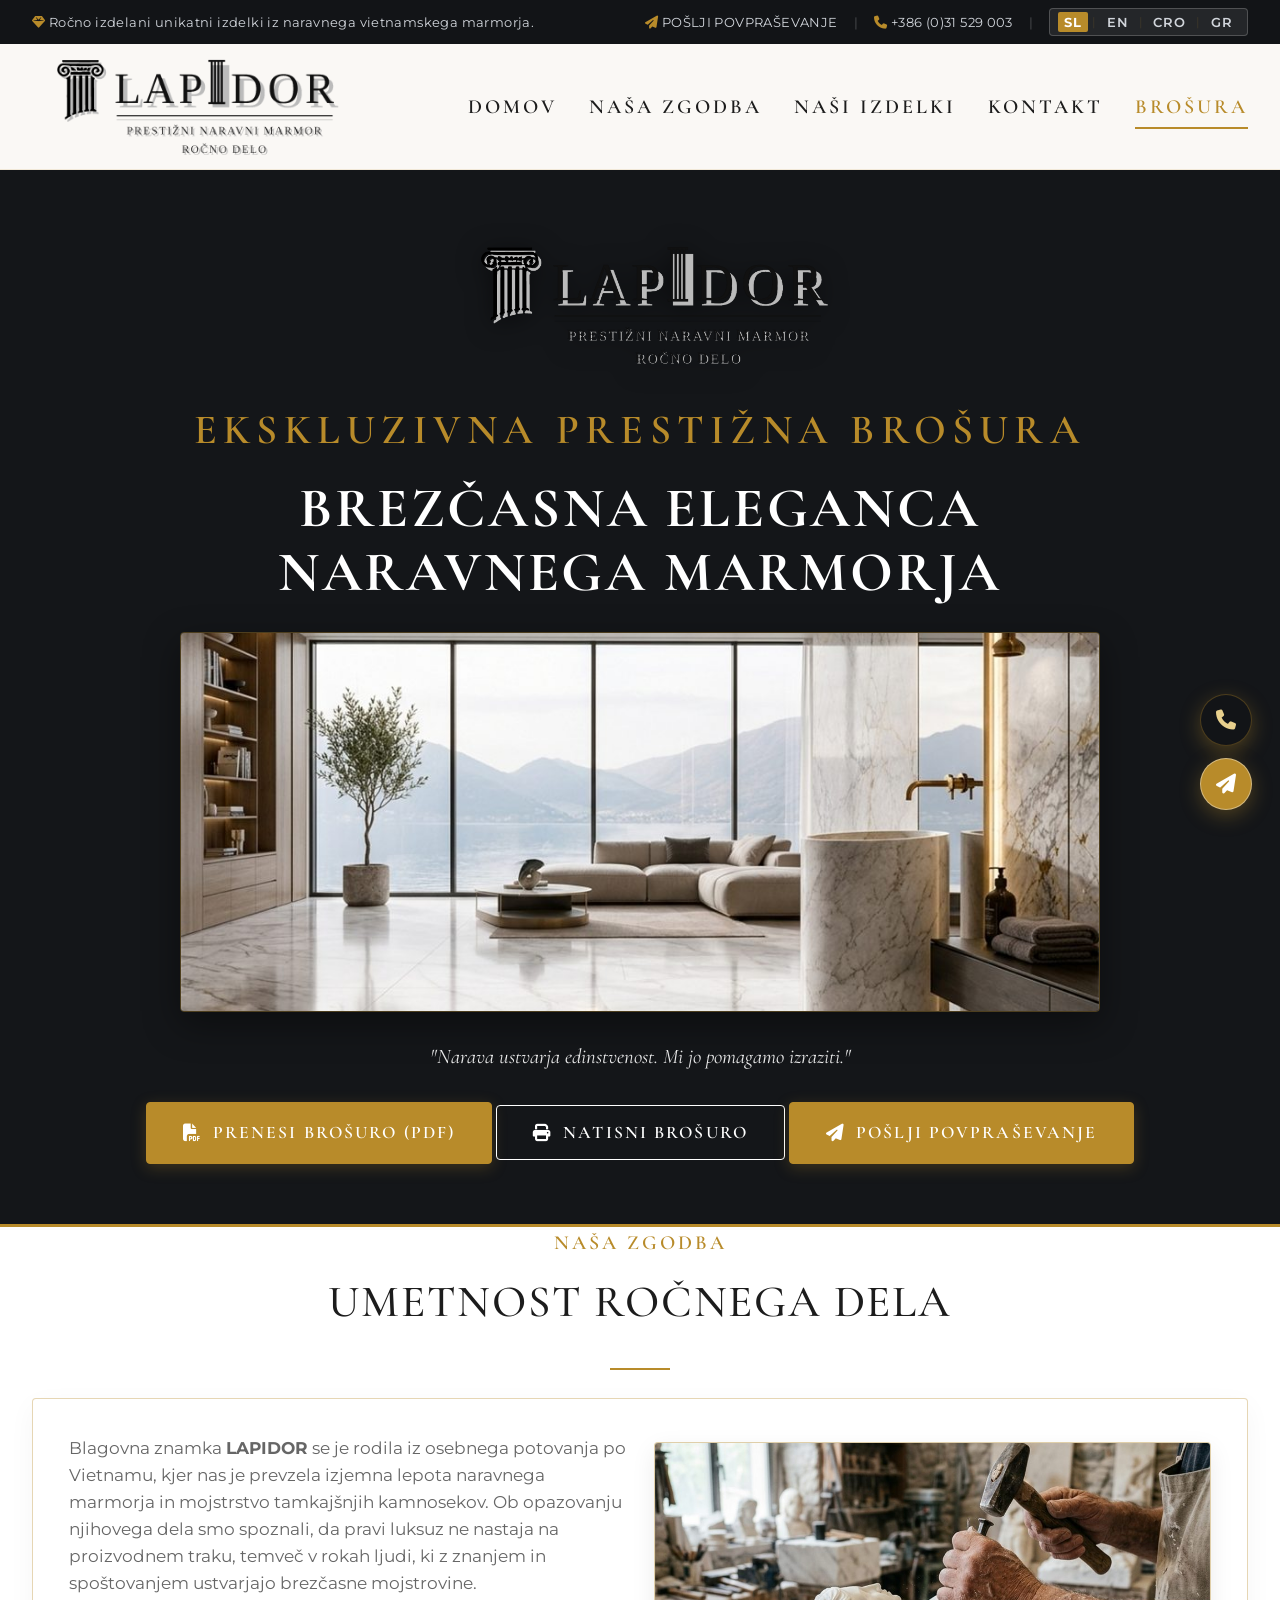
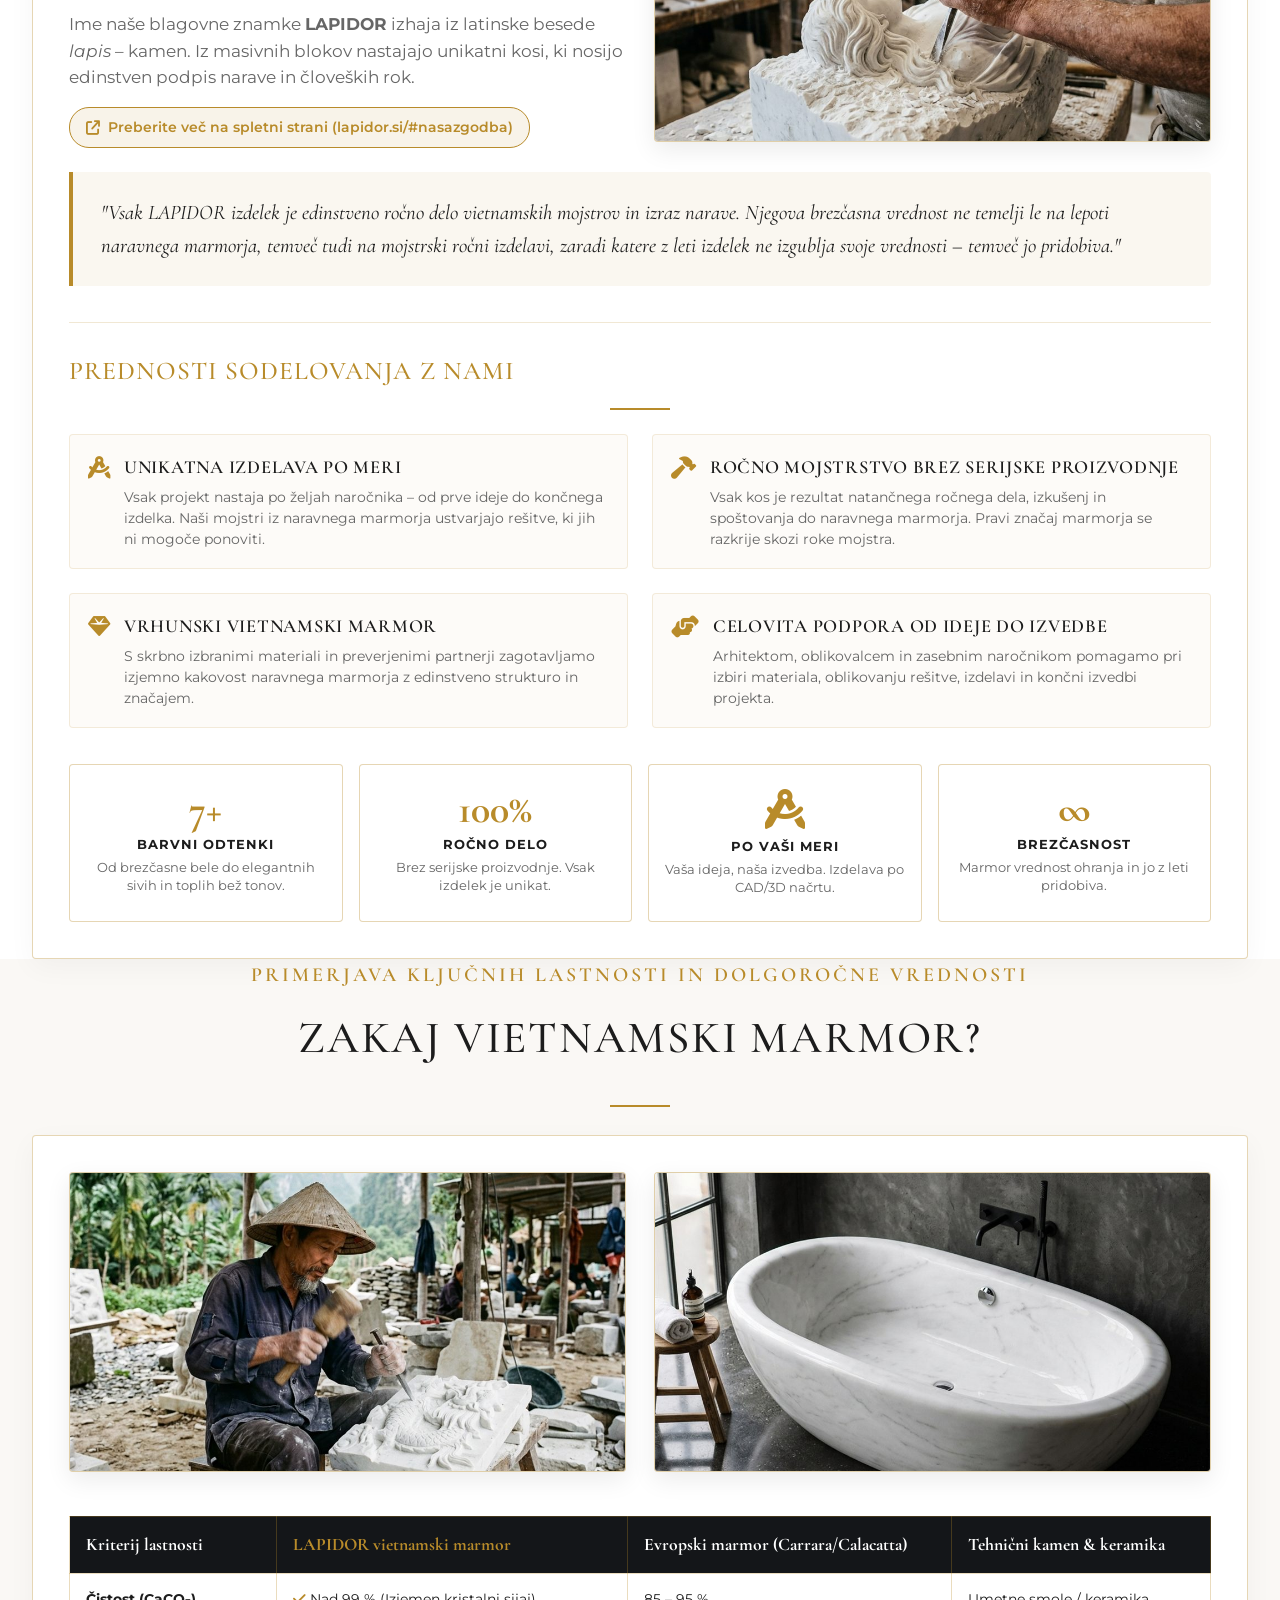
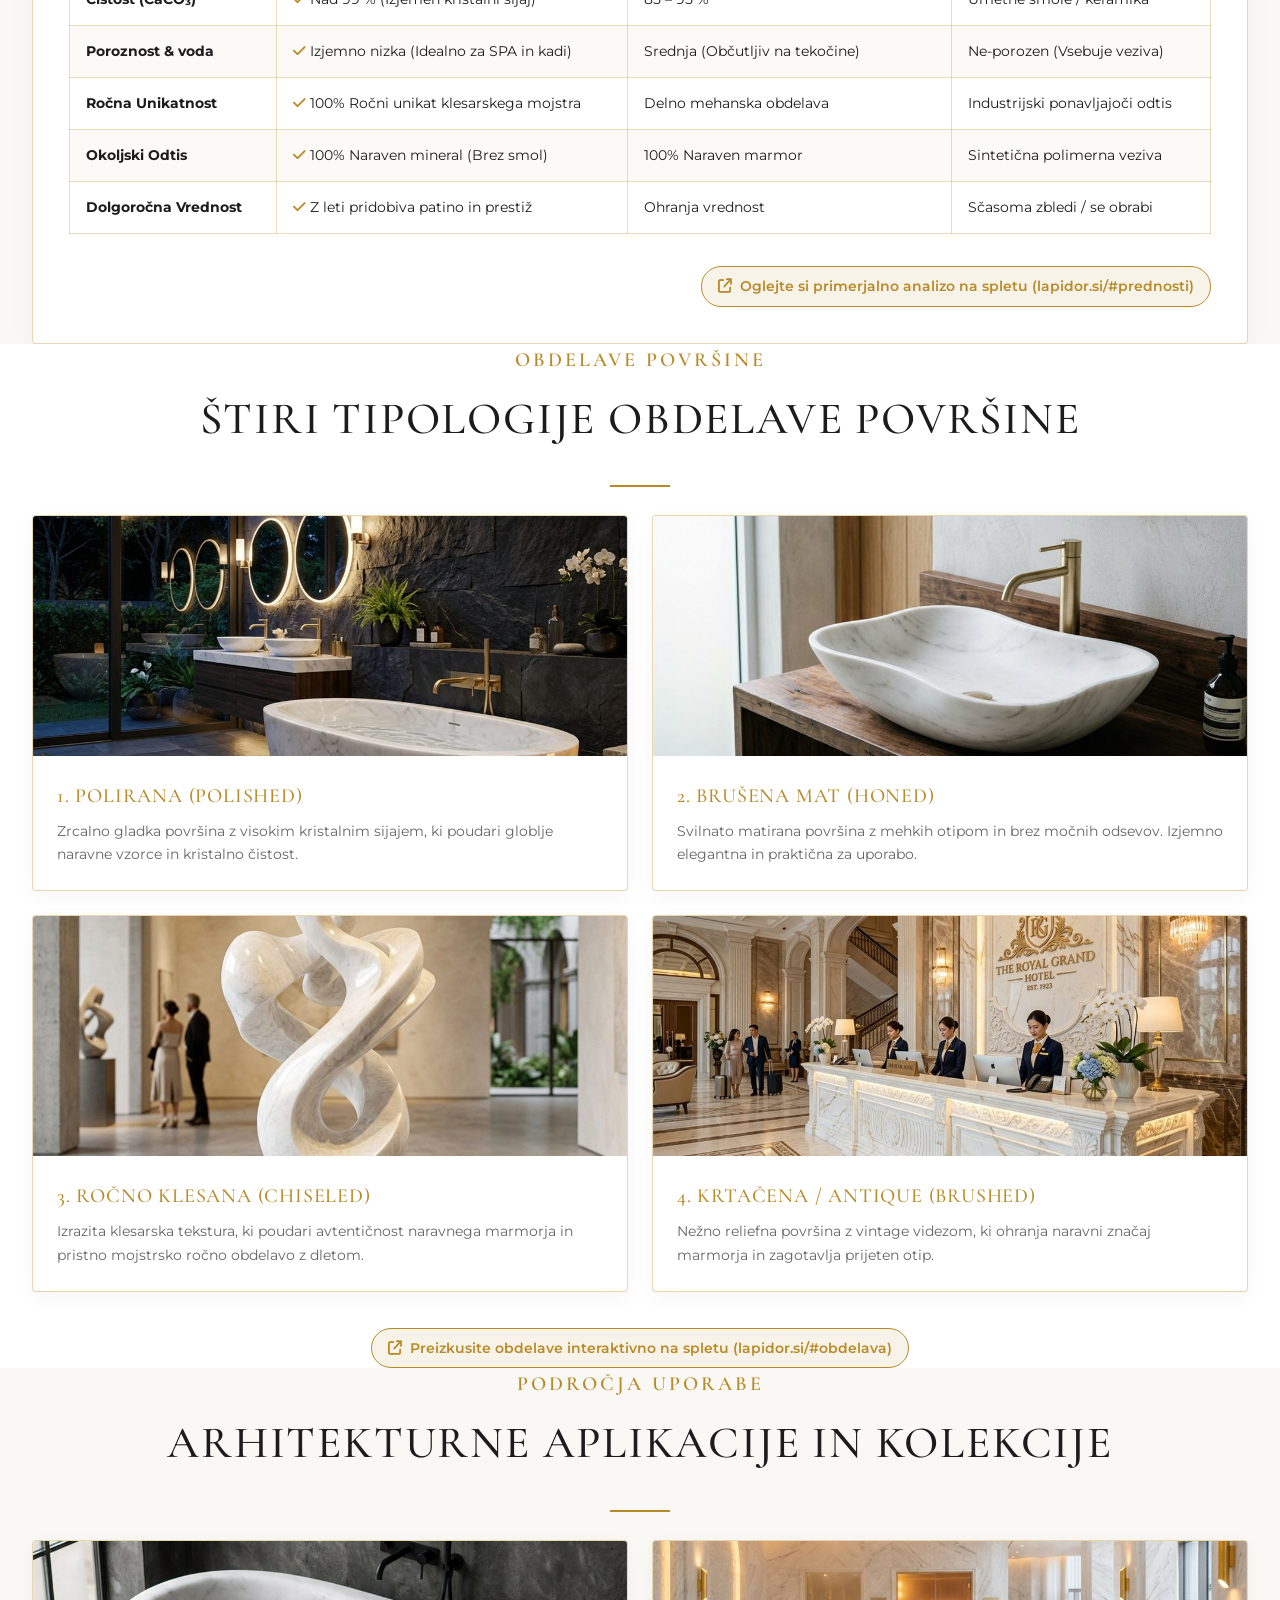
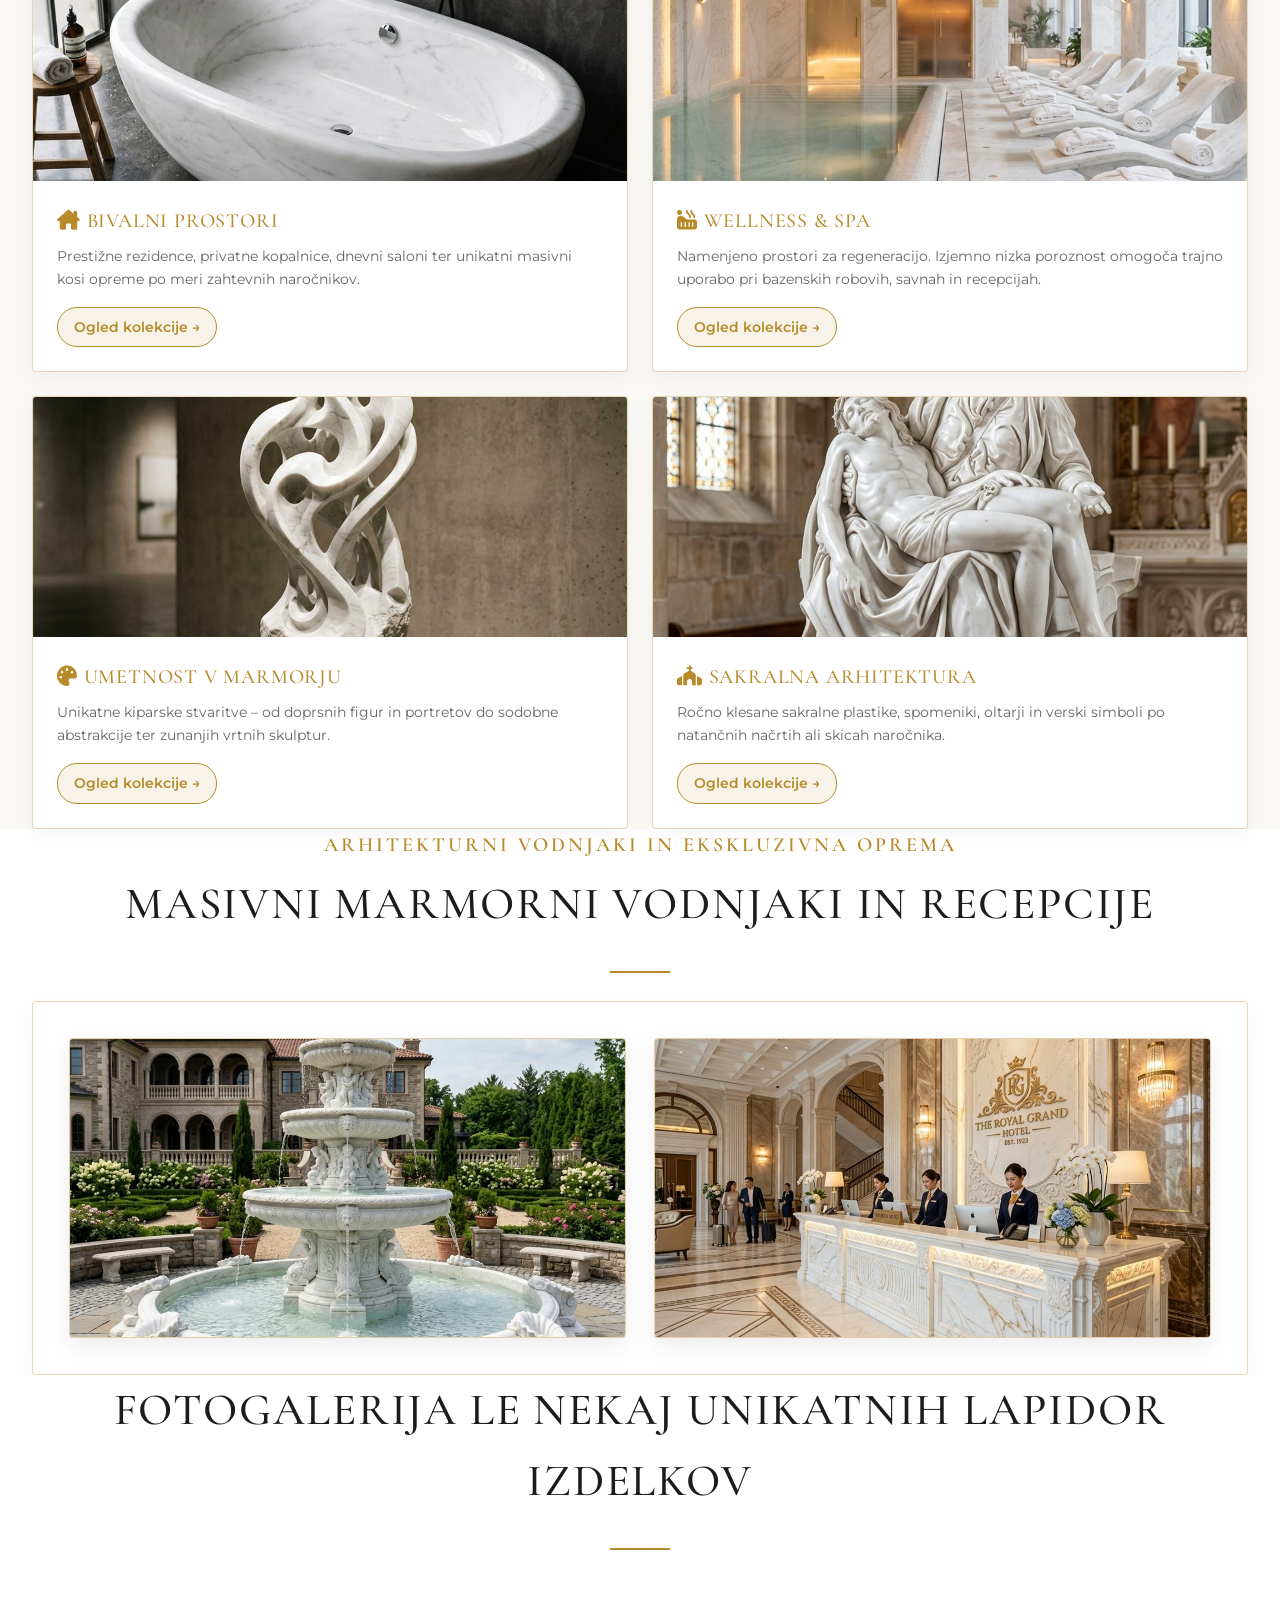
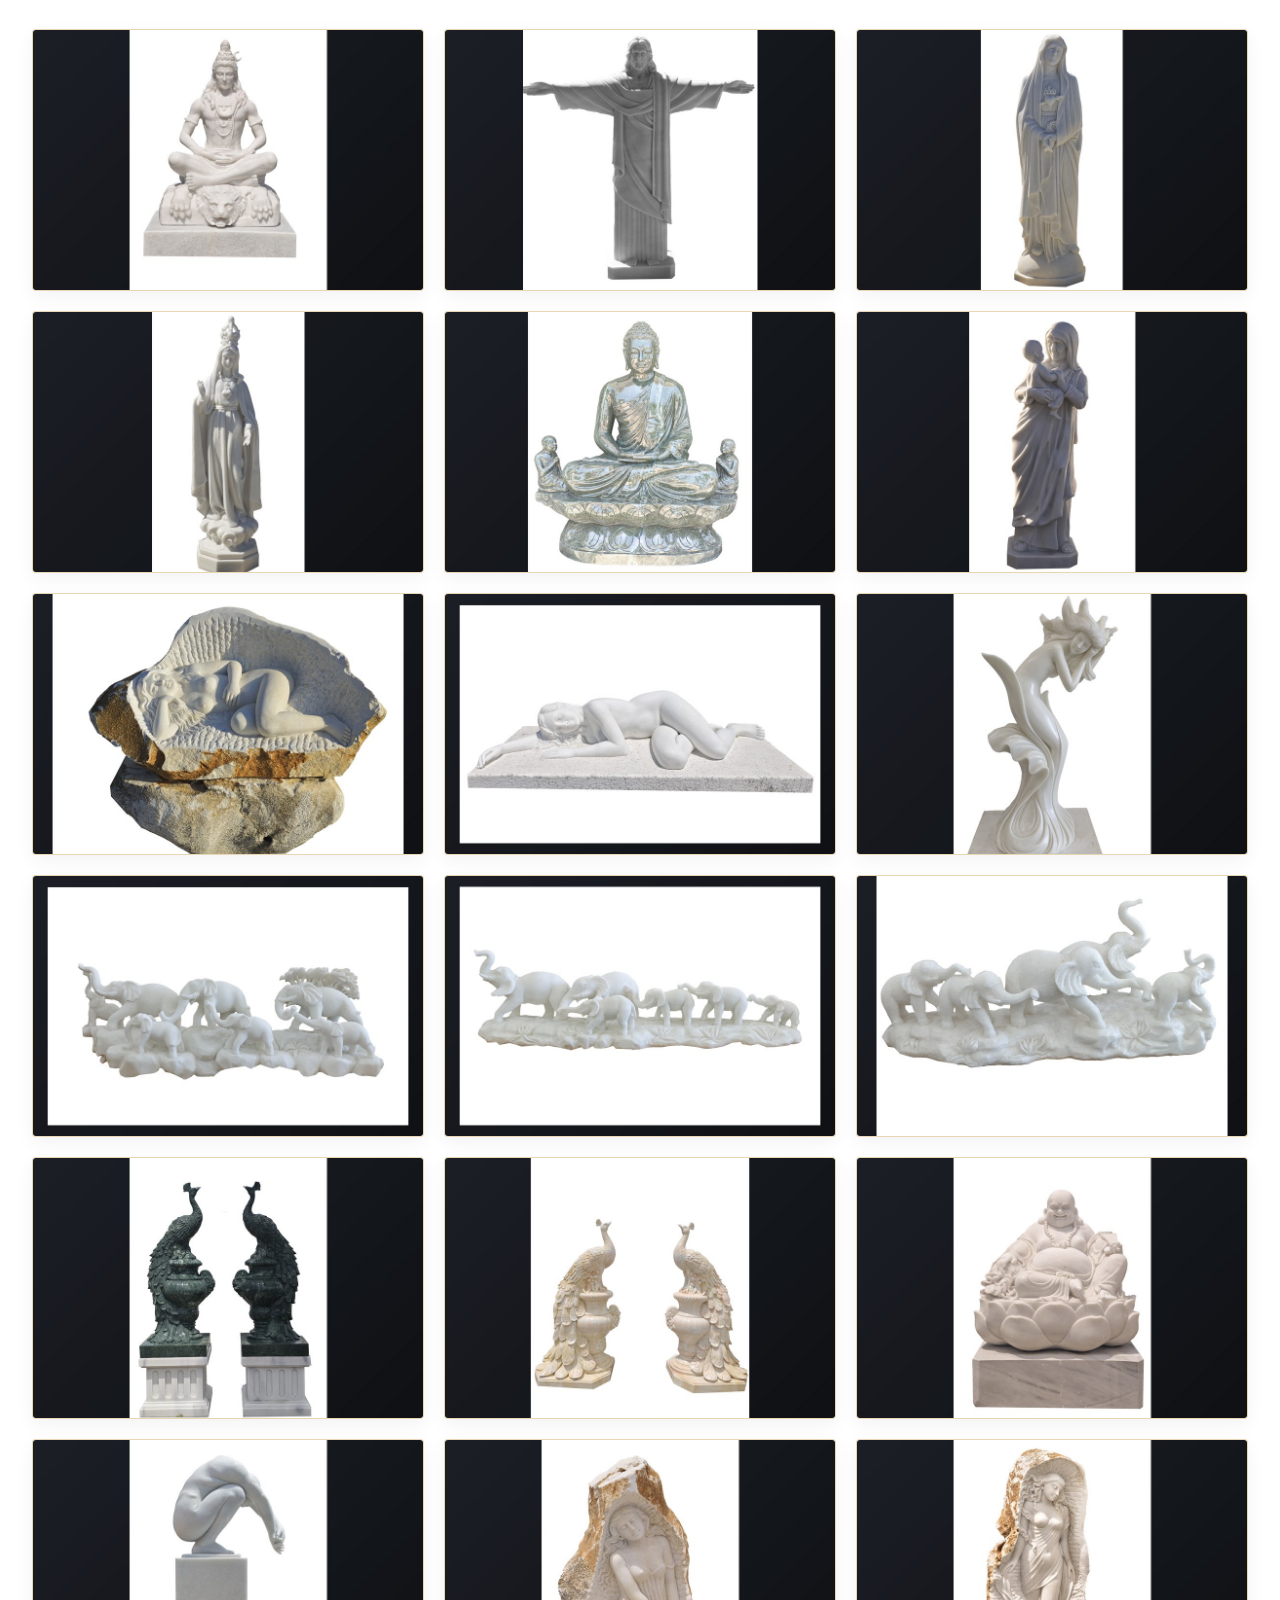
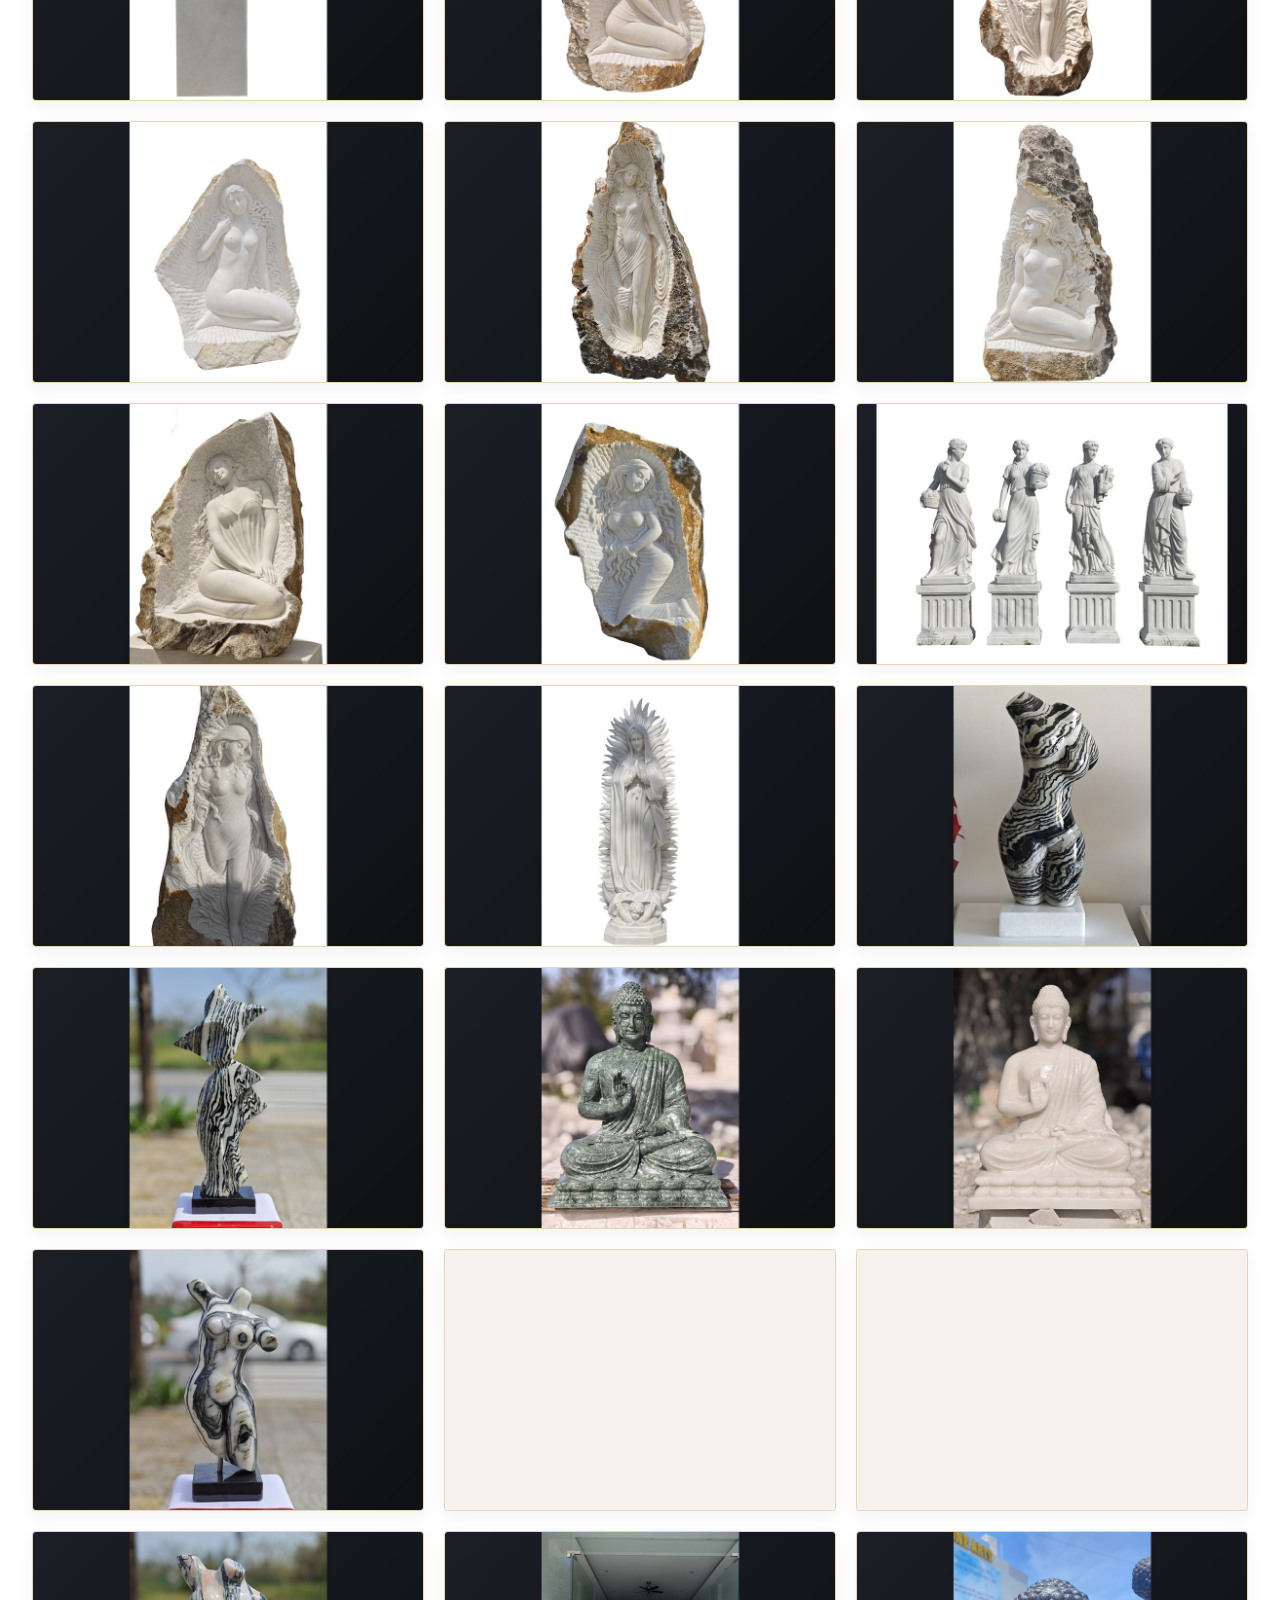
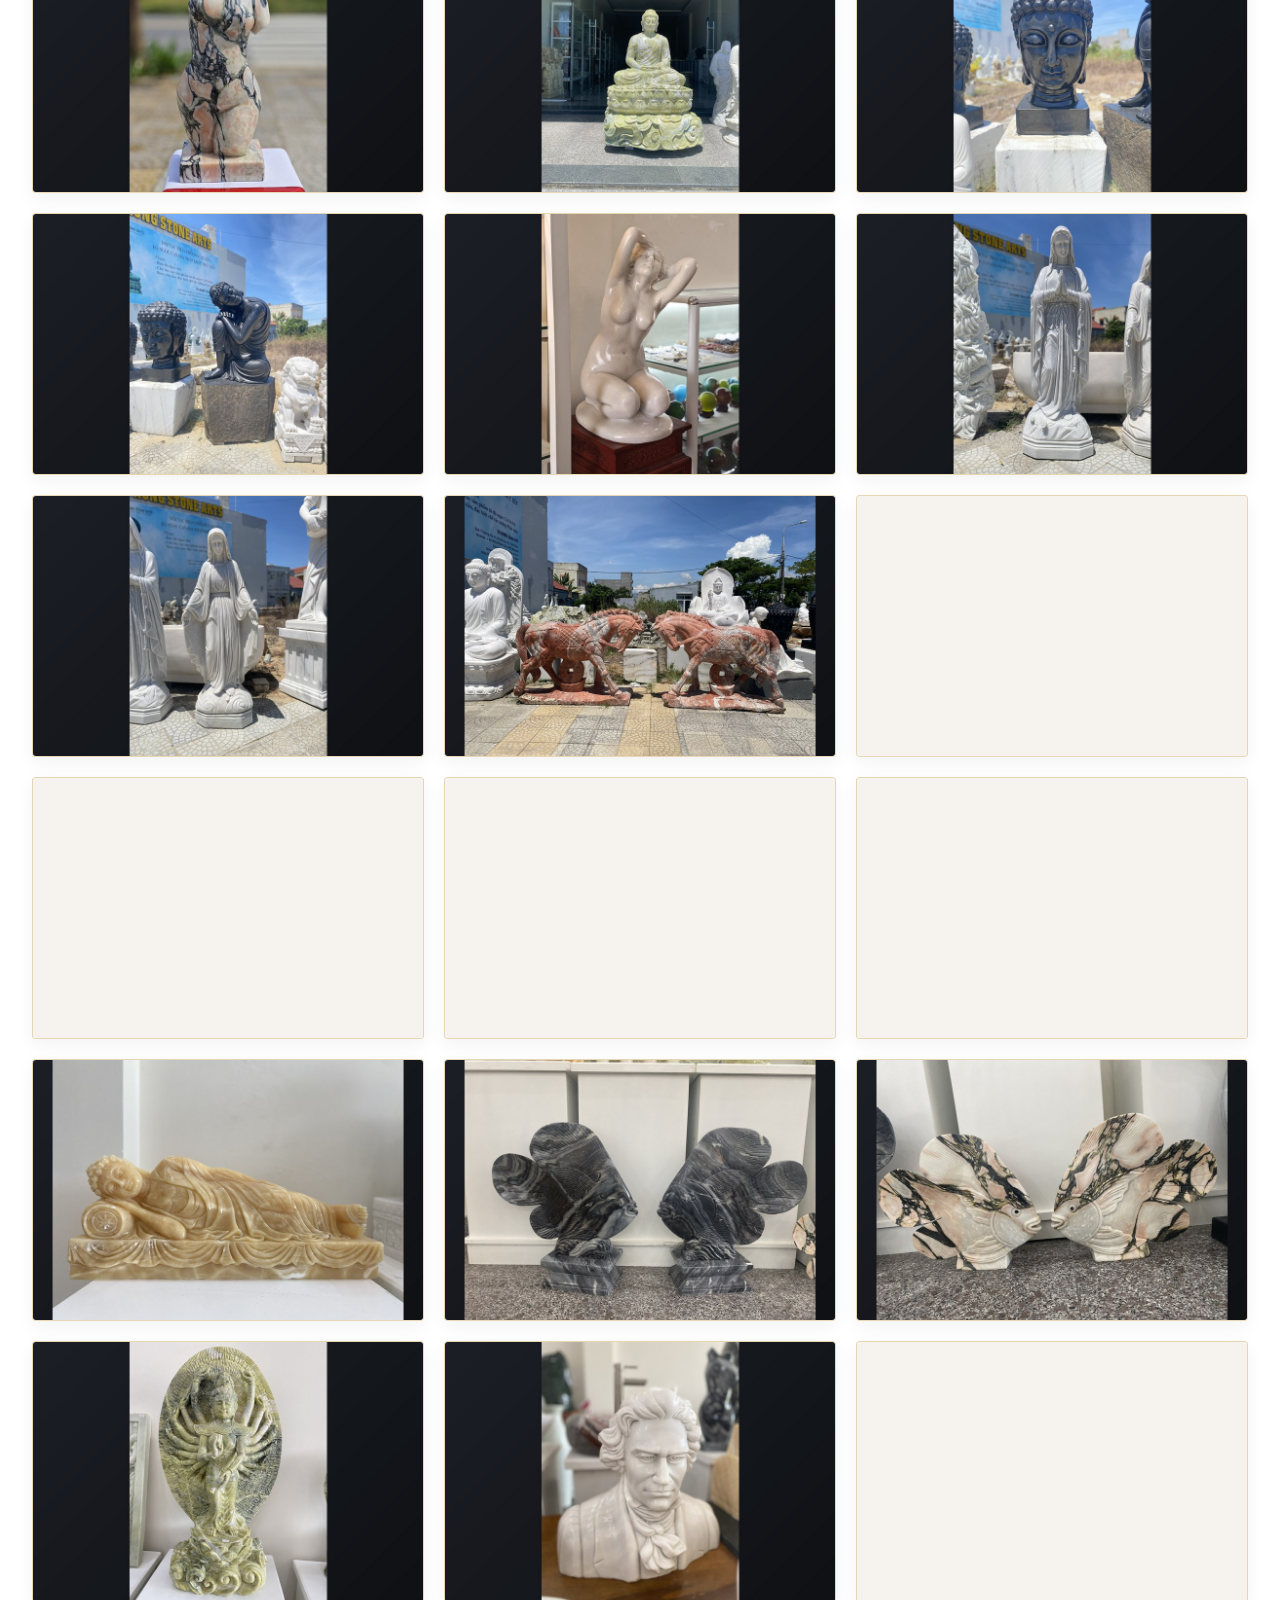
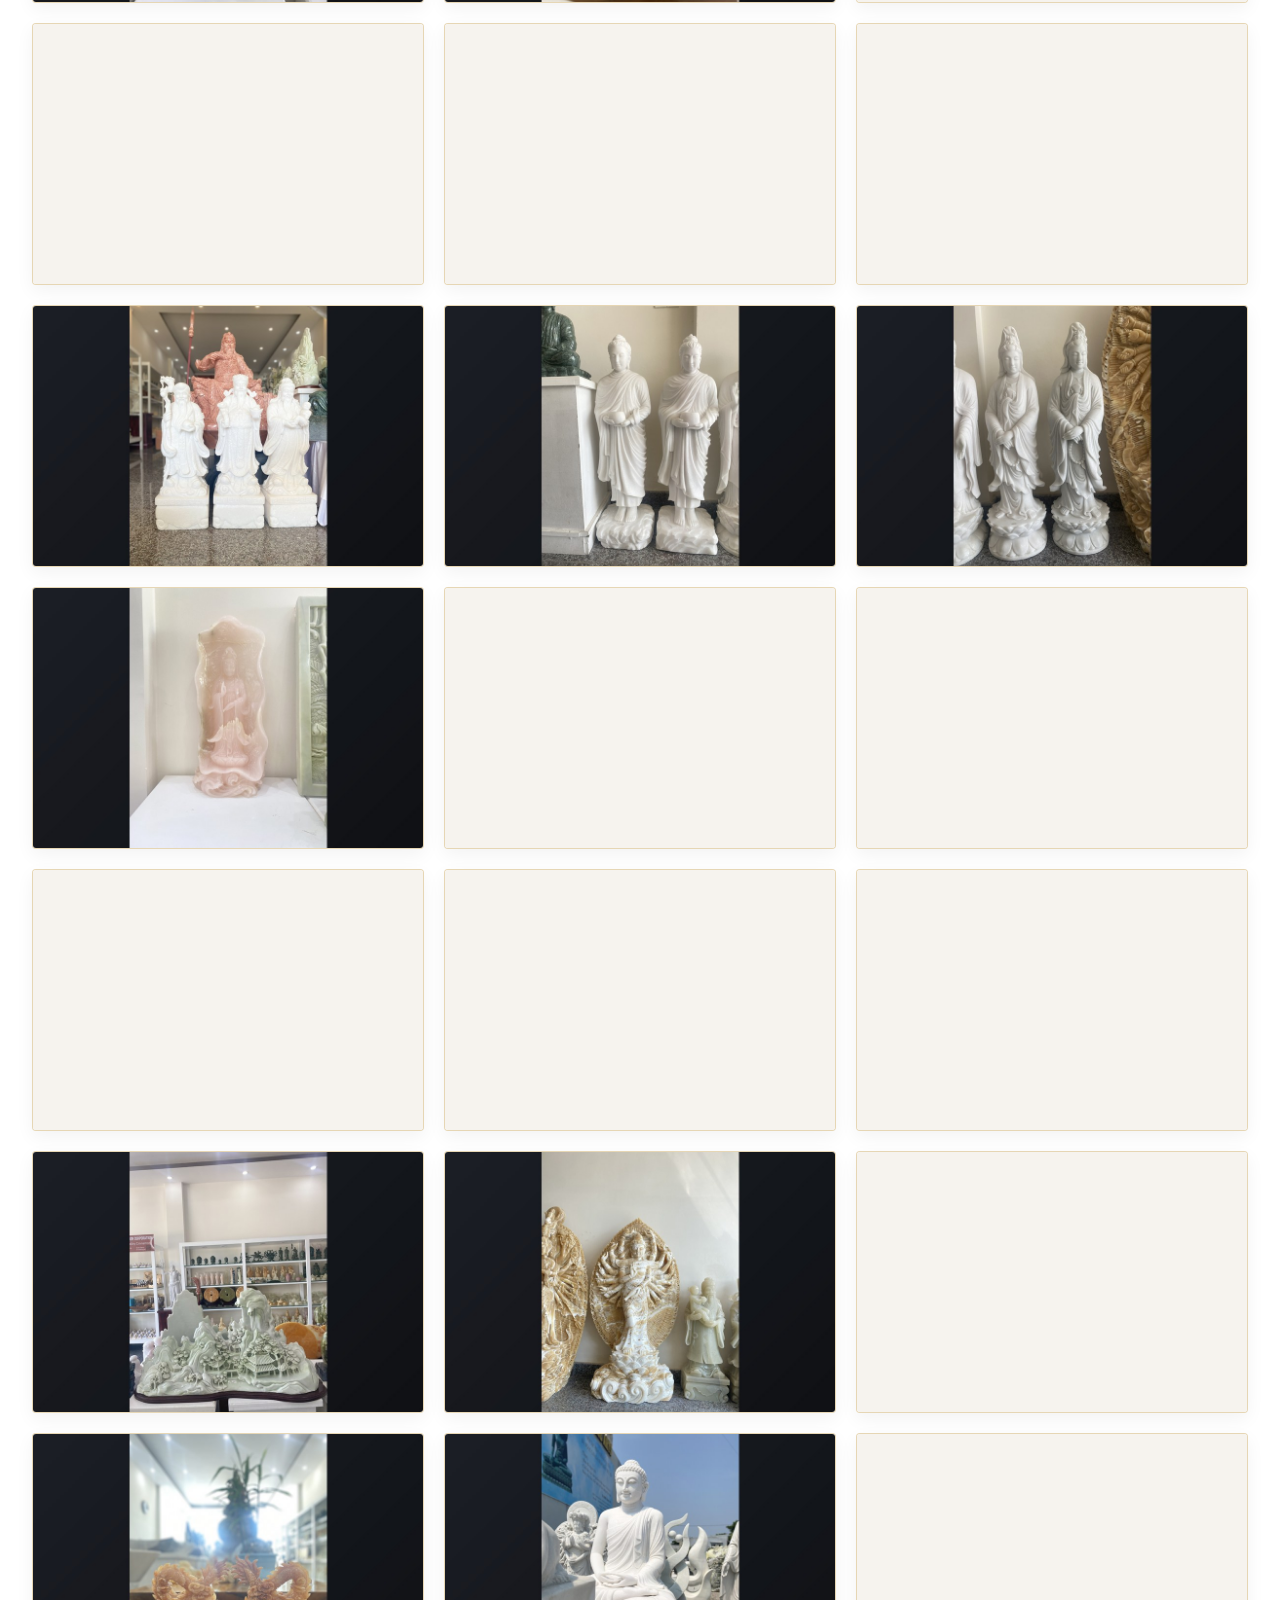
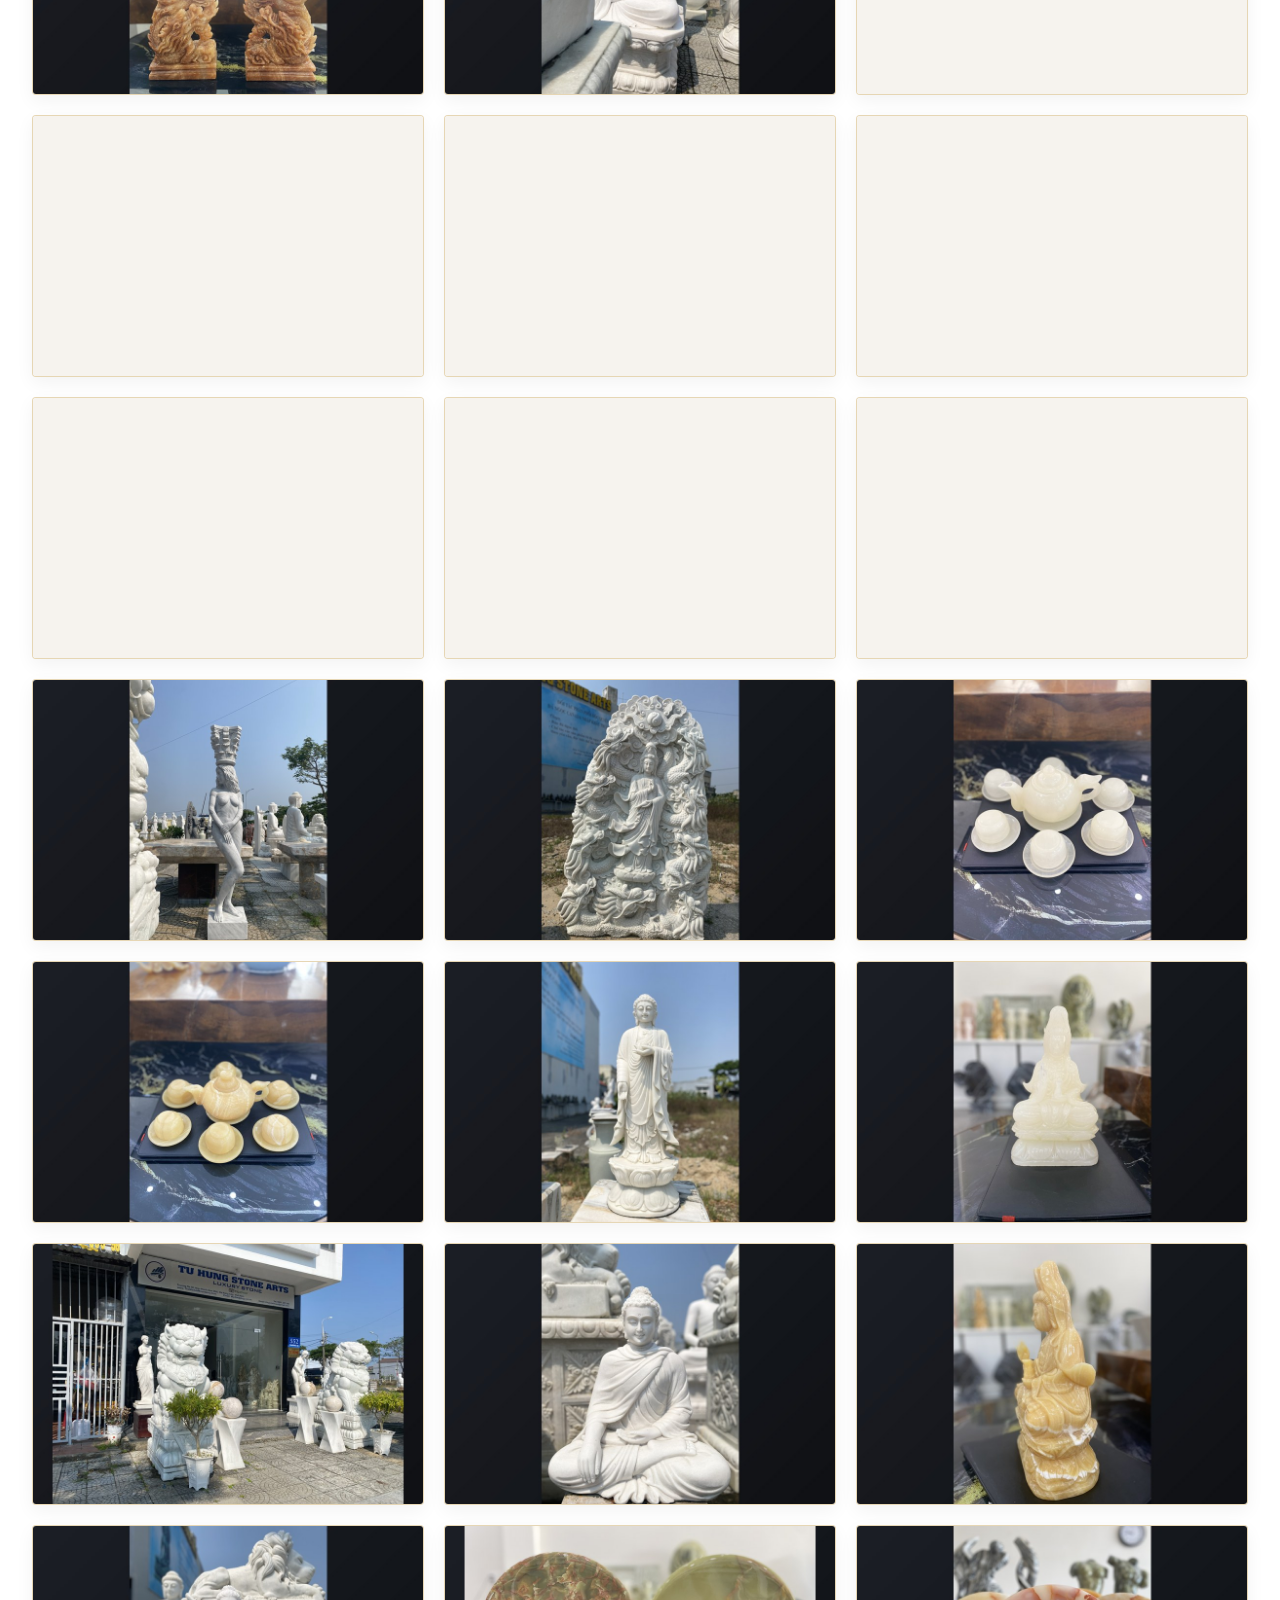
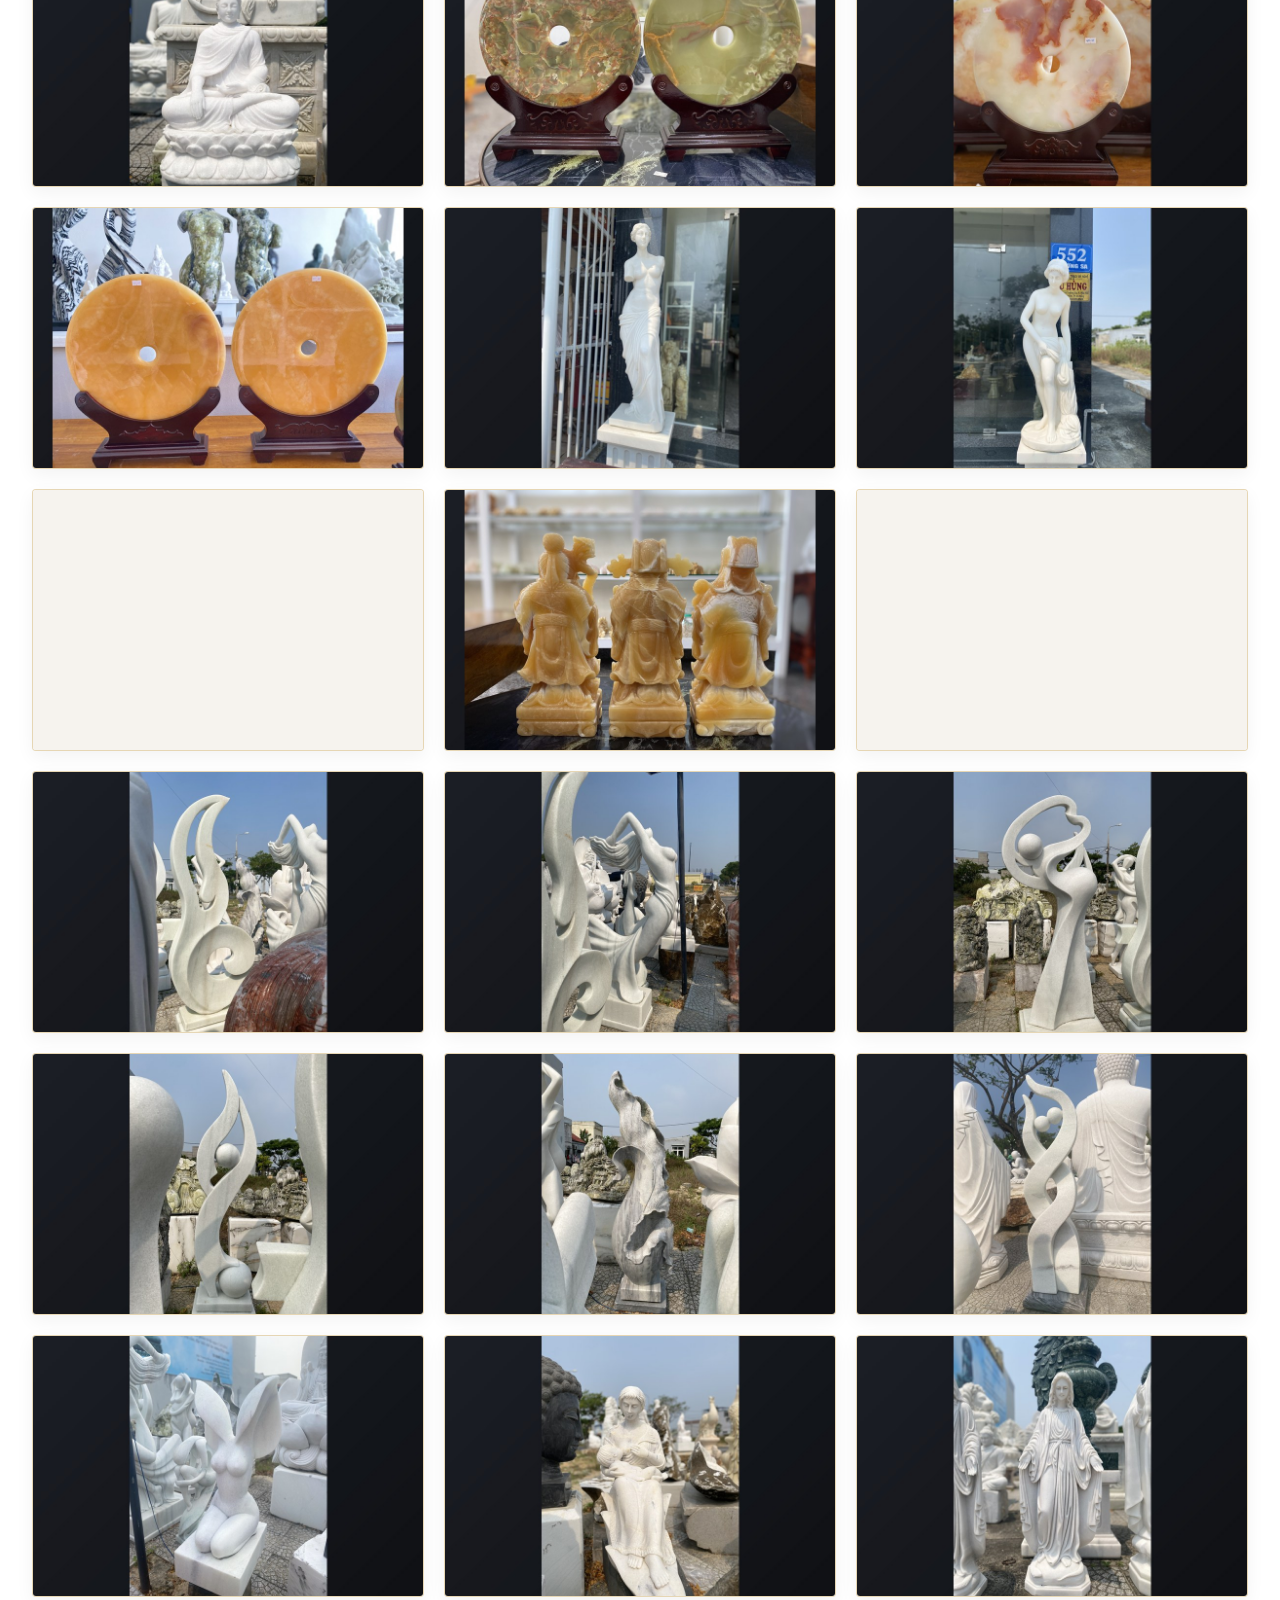
==== commit 5be9f3b4: "Force cache refresh for main.js?v=1.2" ====
--- a/brosura.html
+++ b/brosura.html
@@ -1868,6 +1868,6 @@
  </div>
 
  <!-- JS Engine -->
- <script src="main.js"></script>
+   <script src="main.js?v=1.2"></script>
 </body>
 </html>
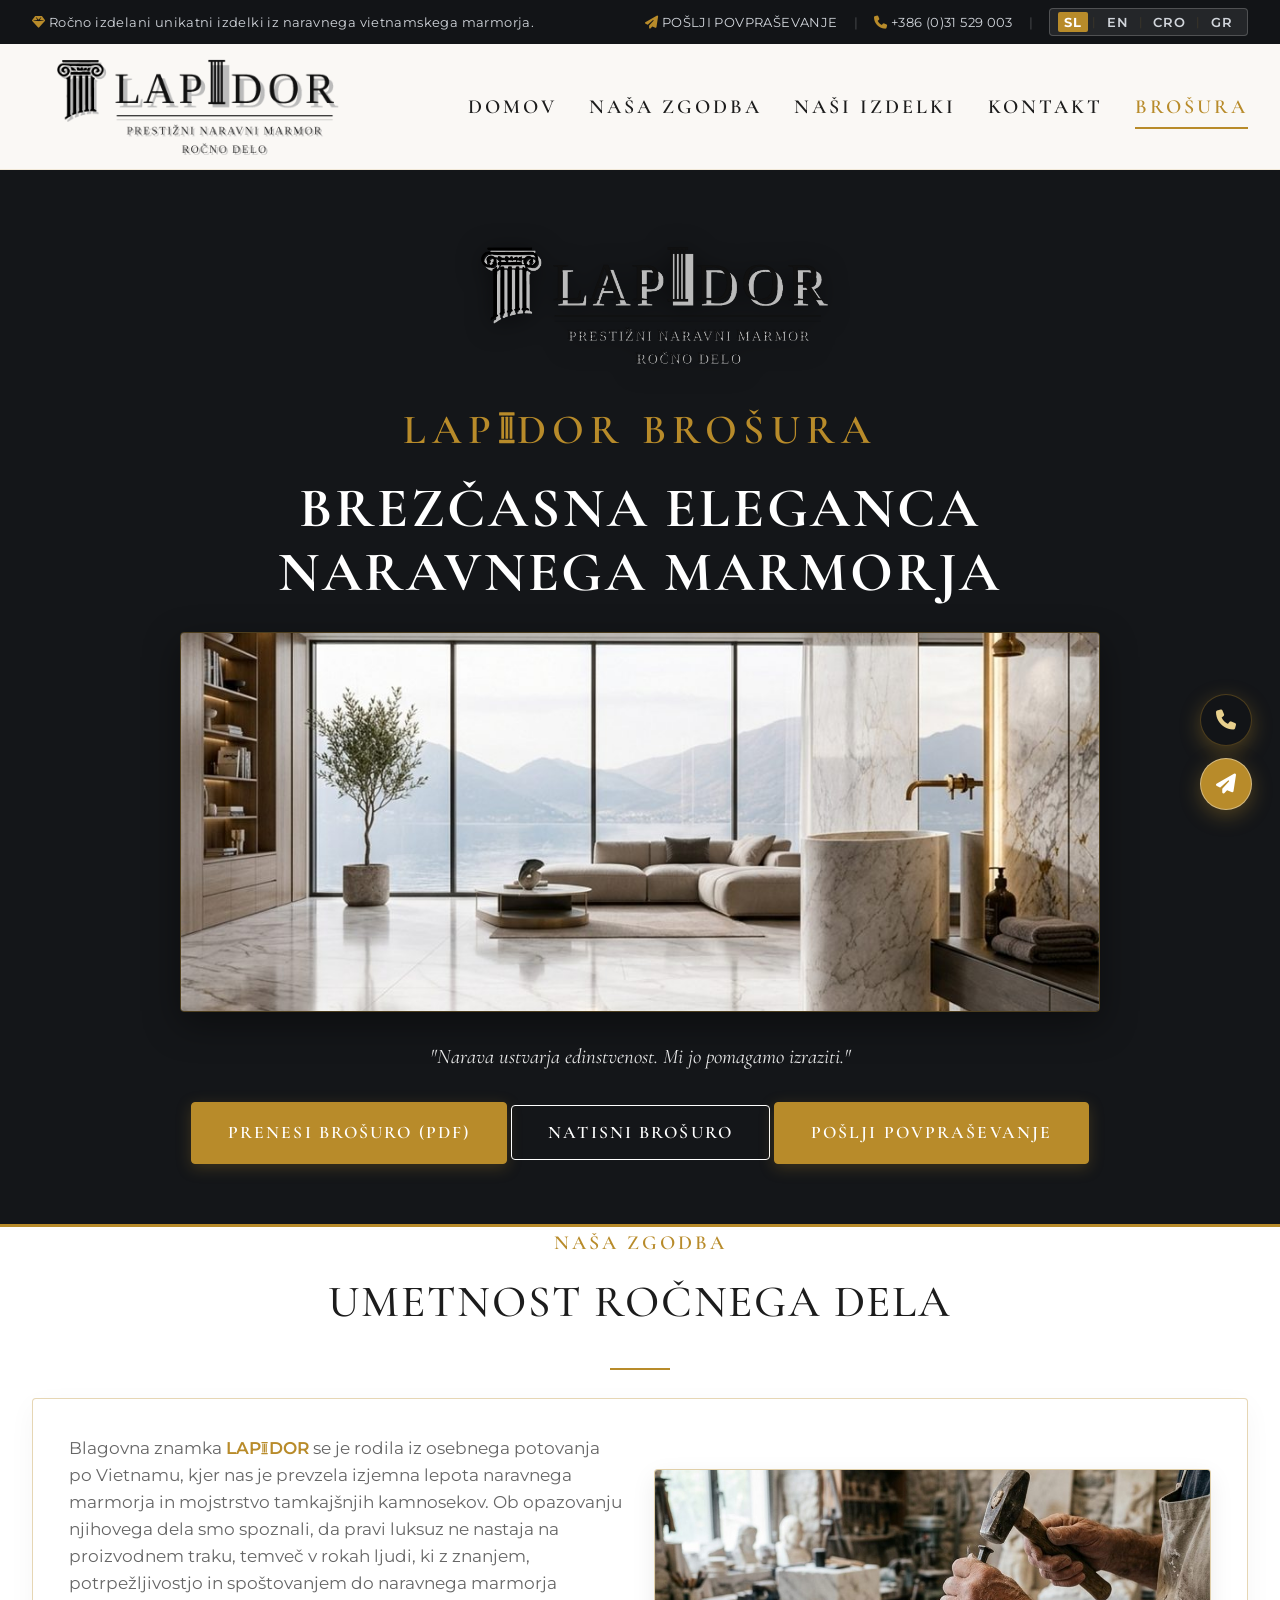
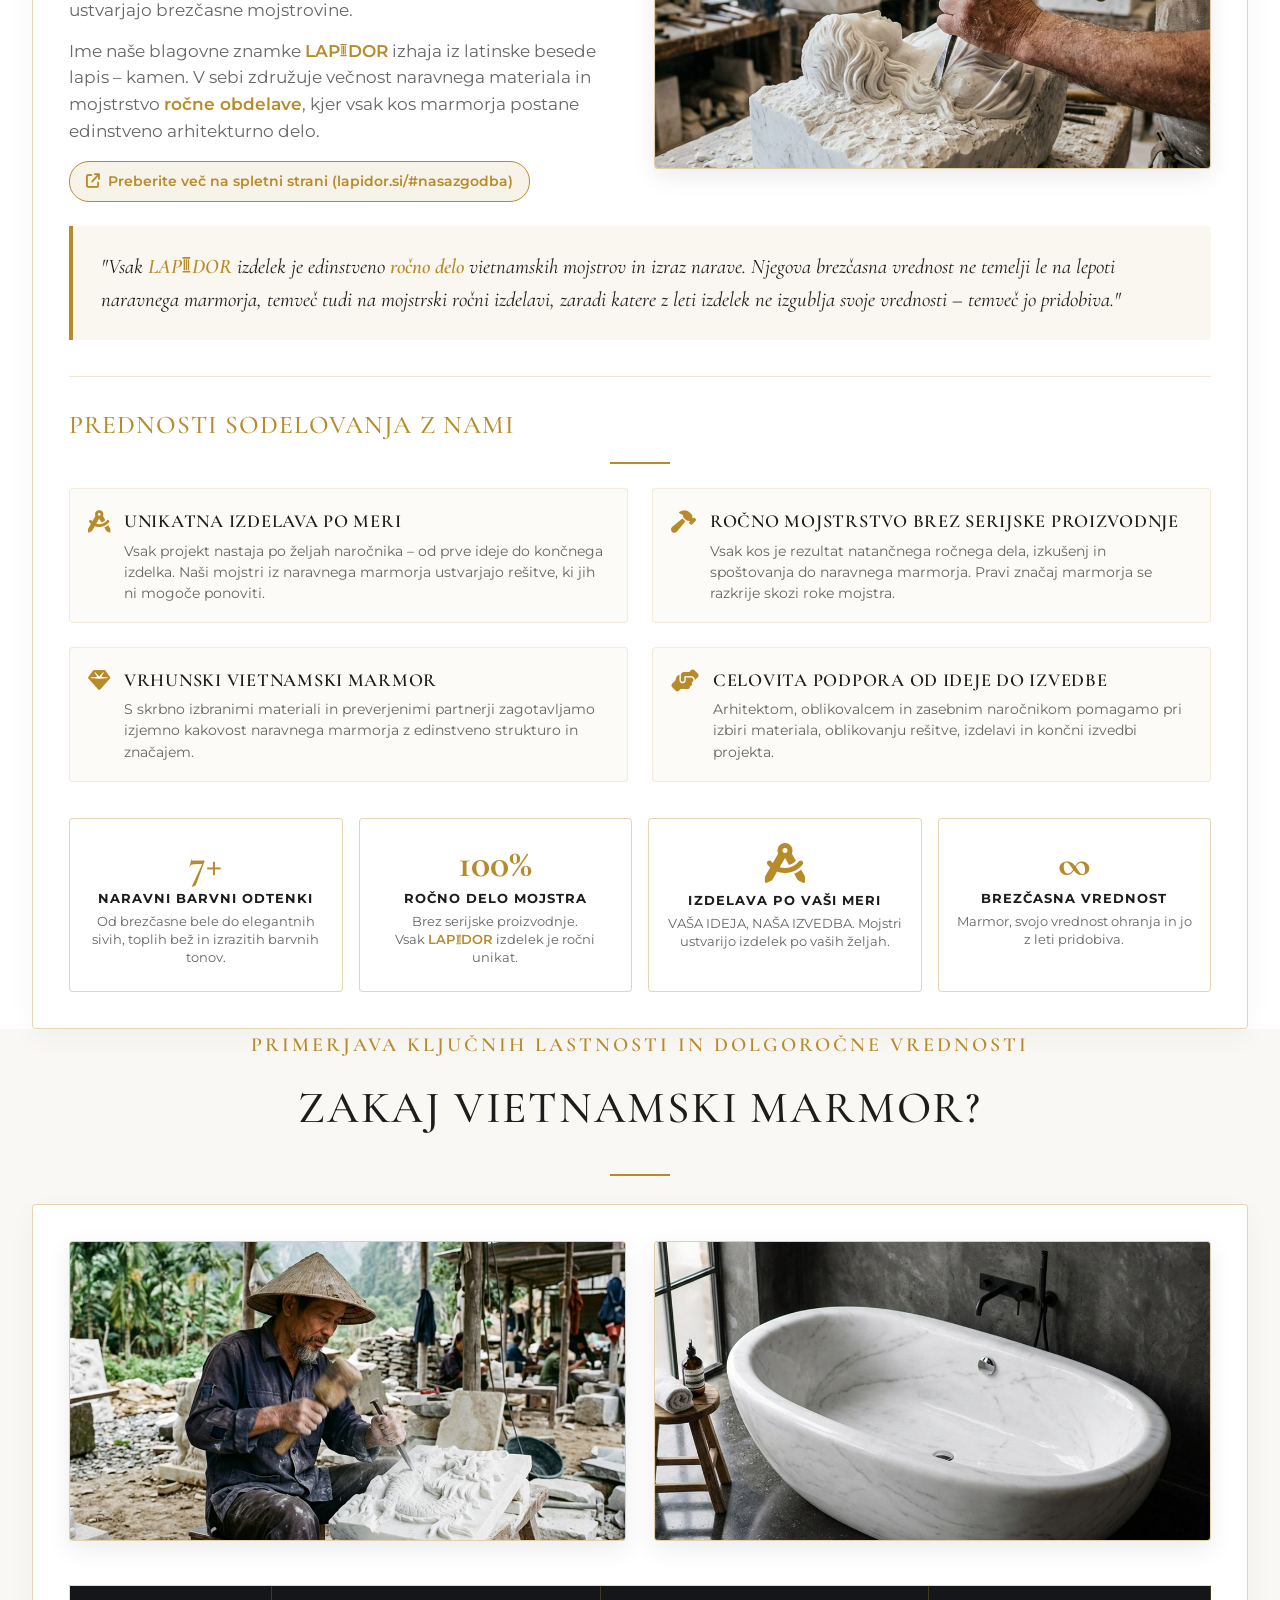
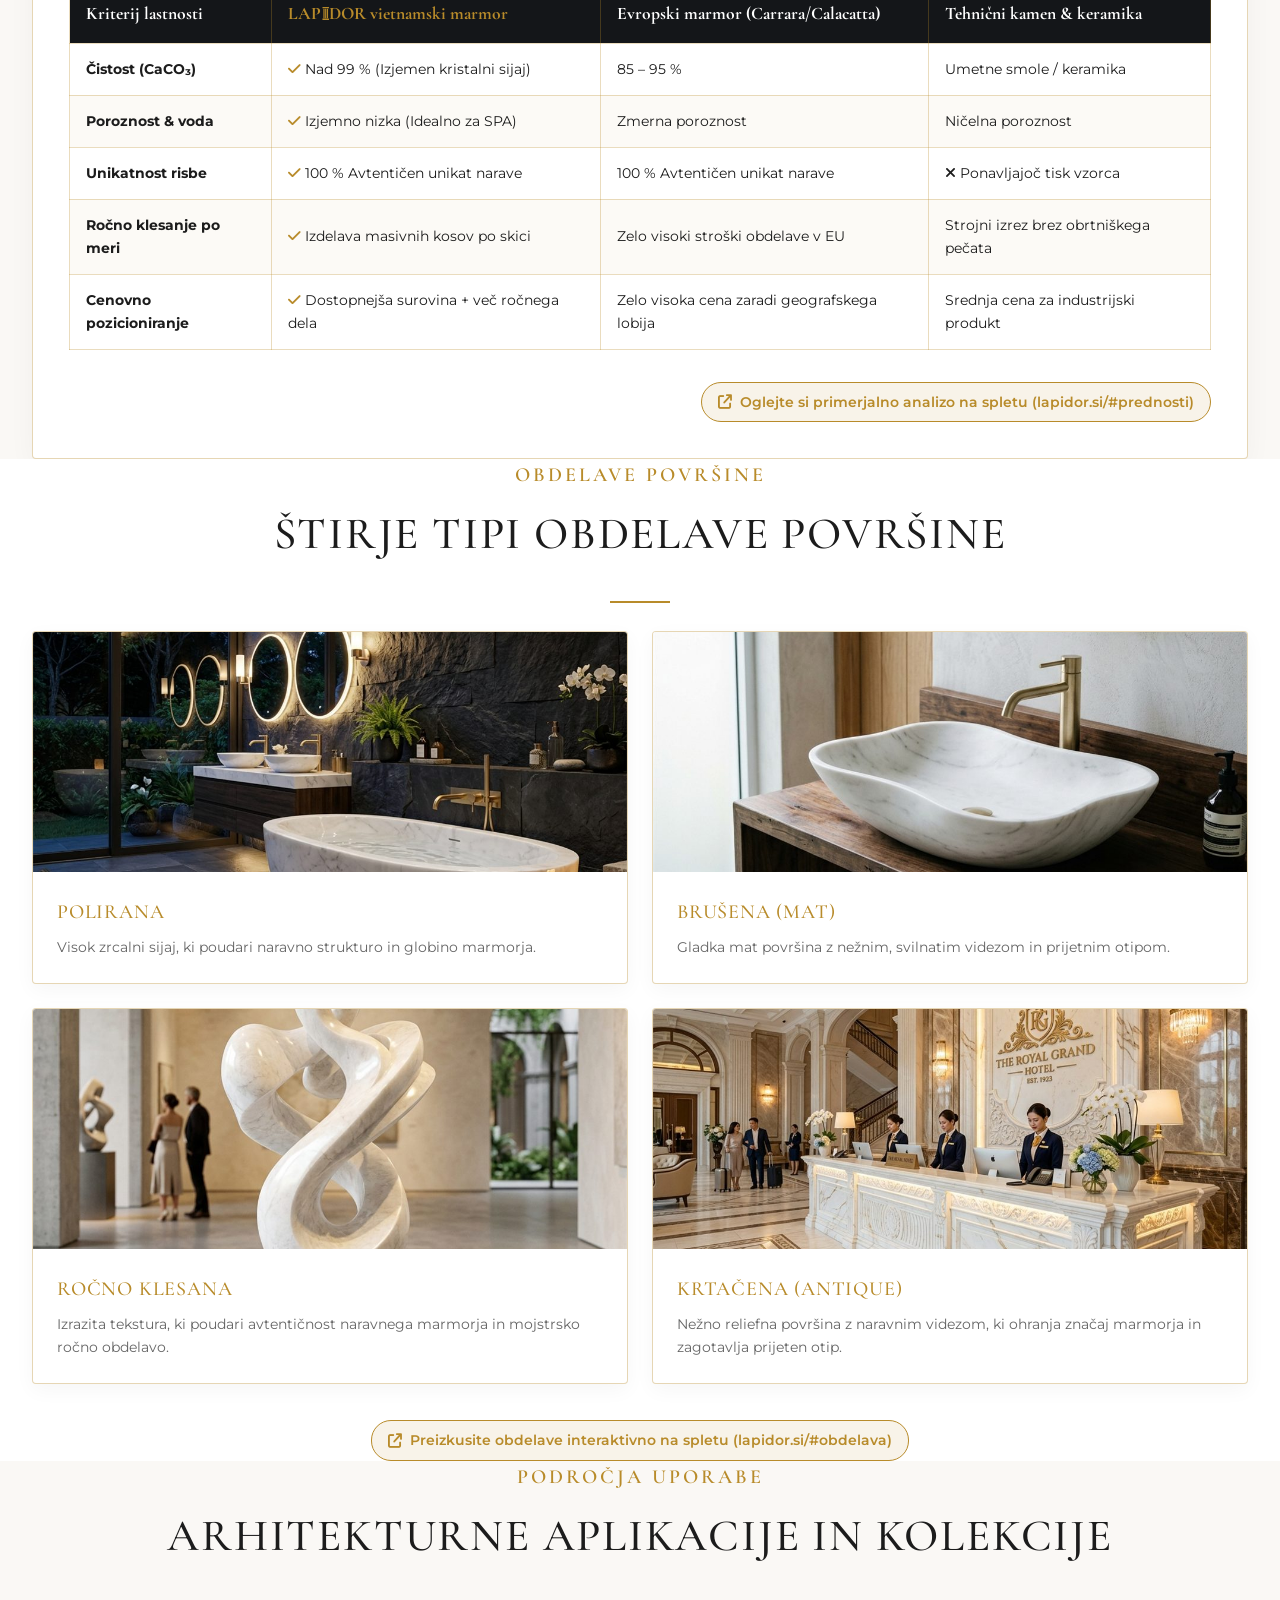
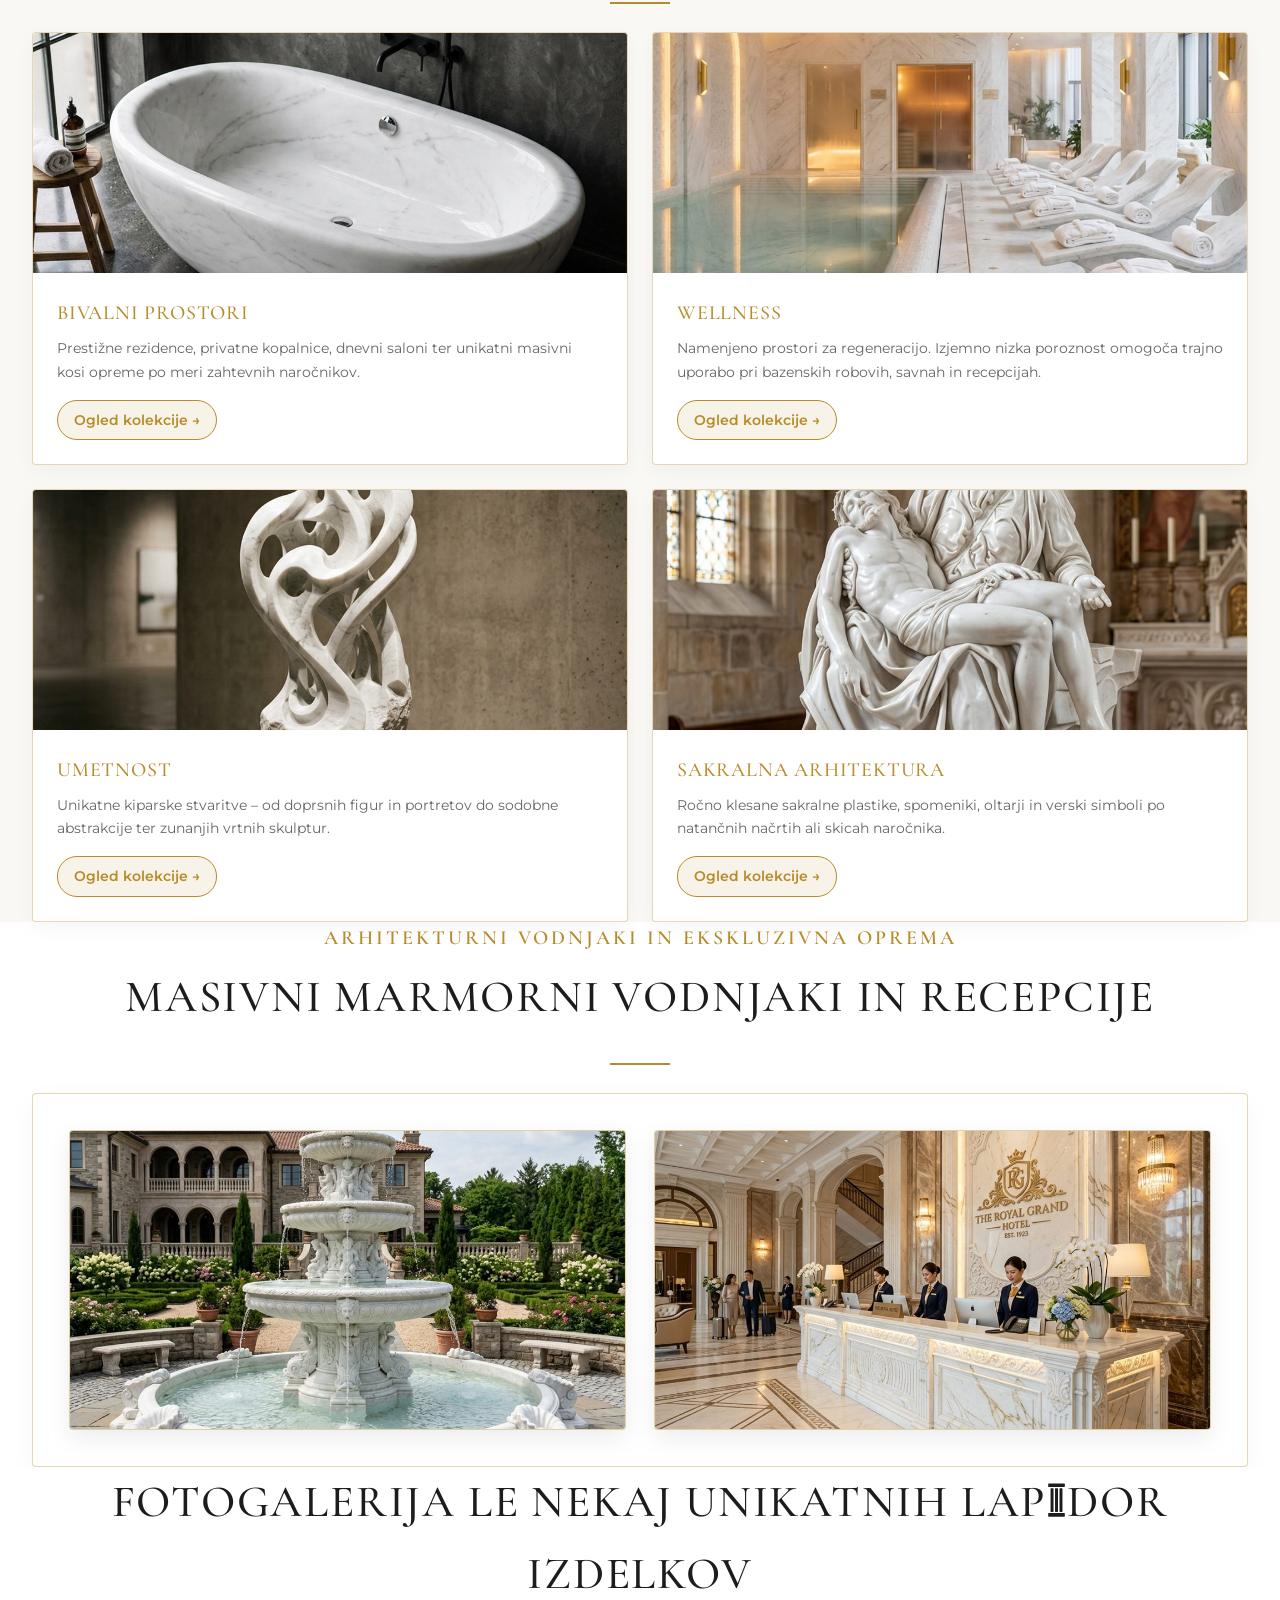
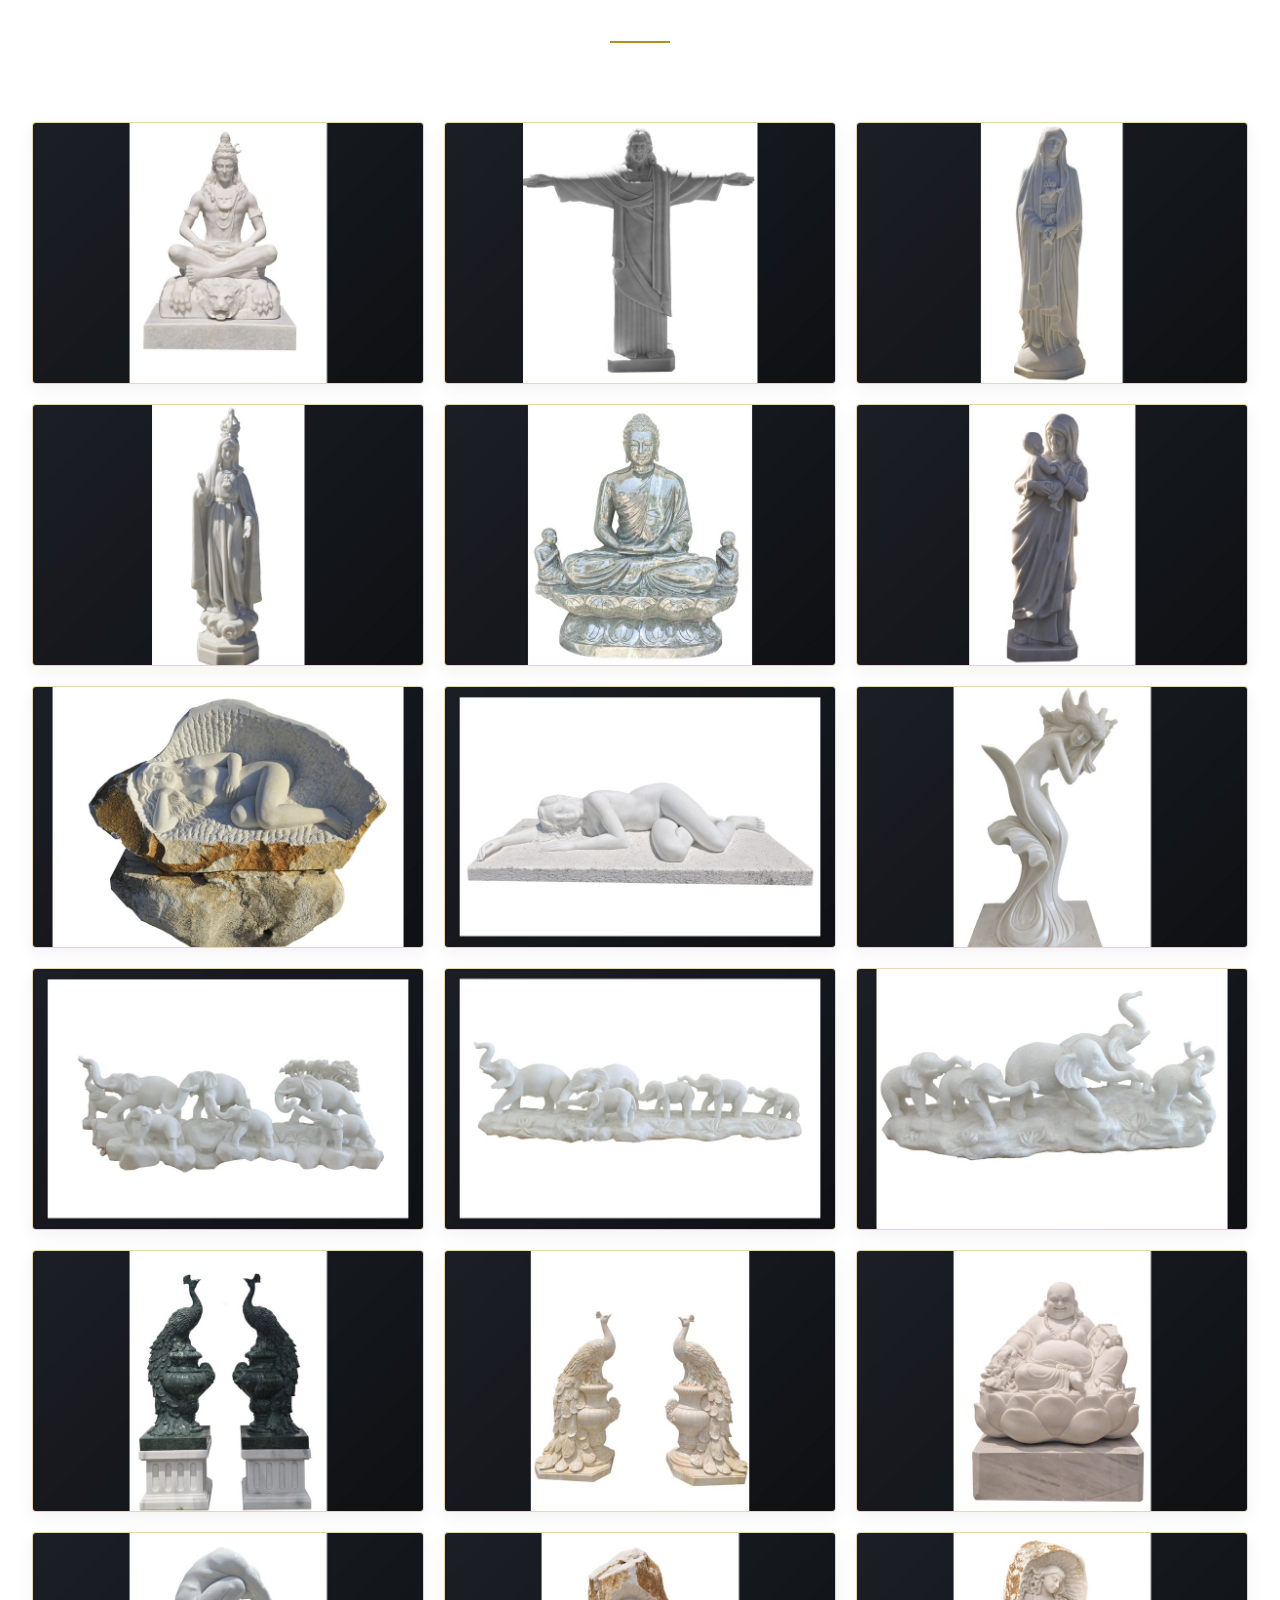
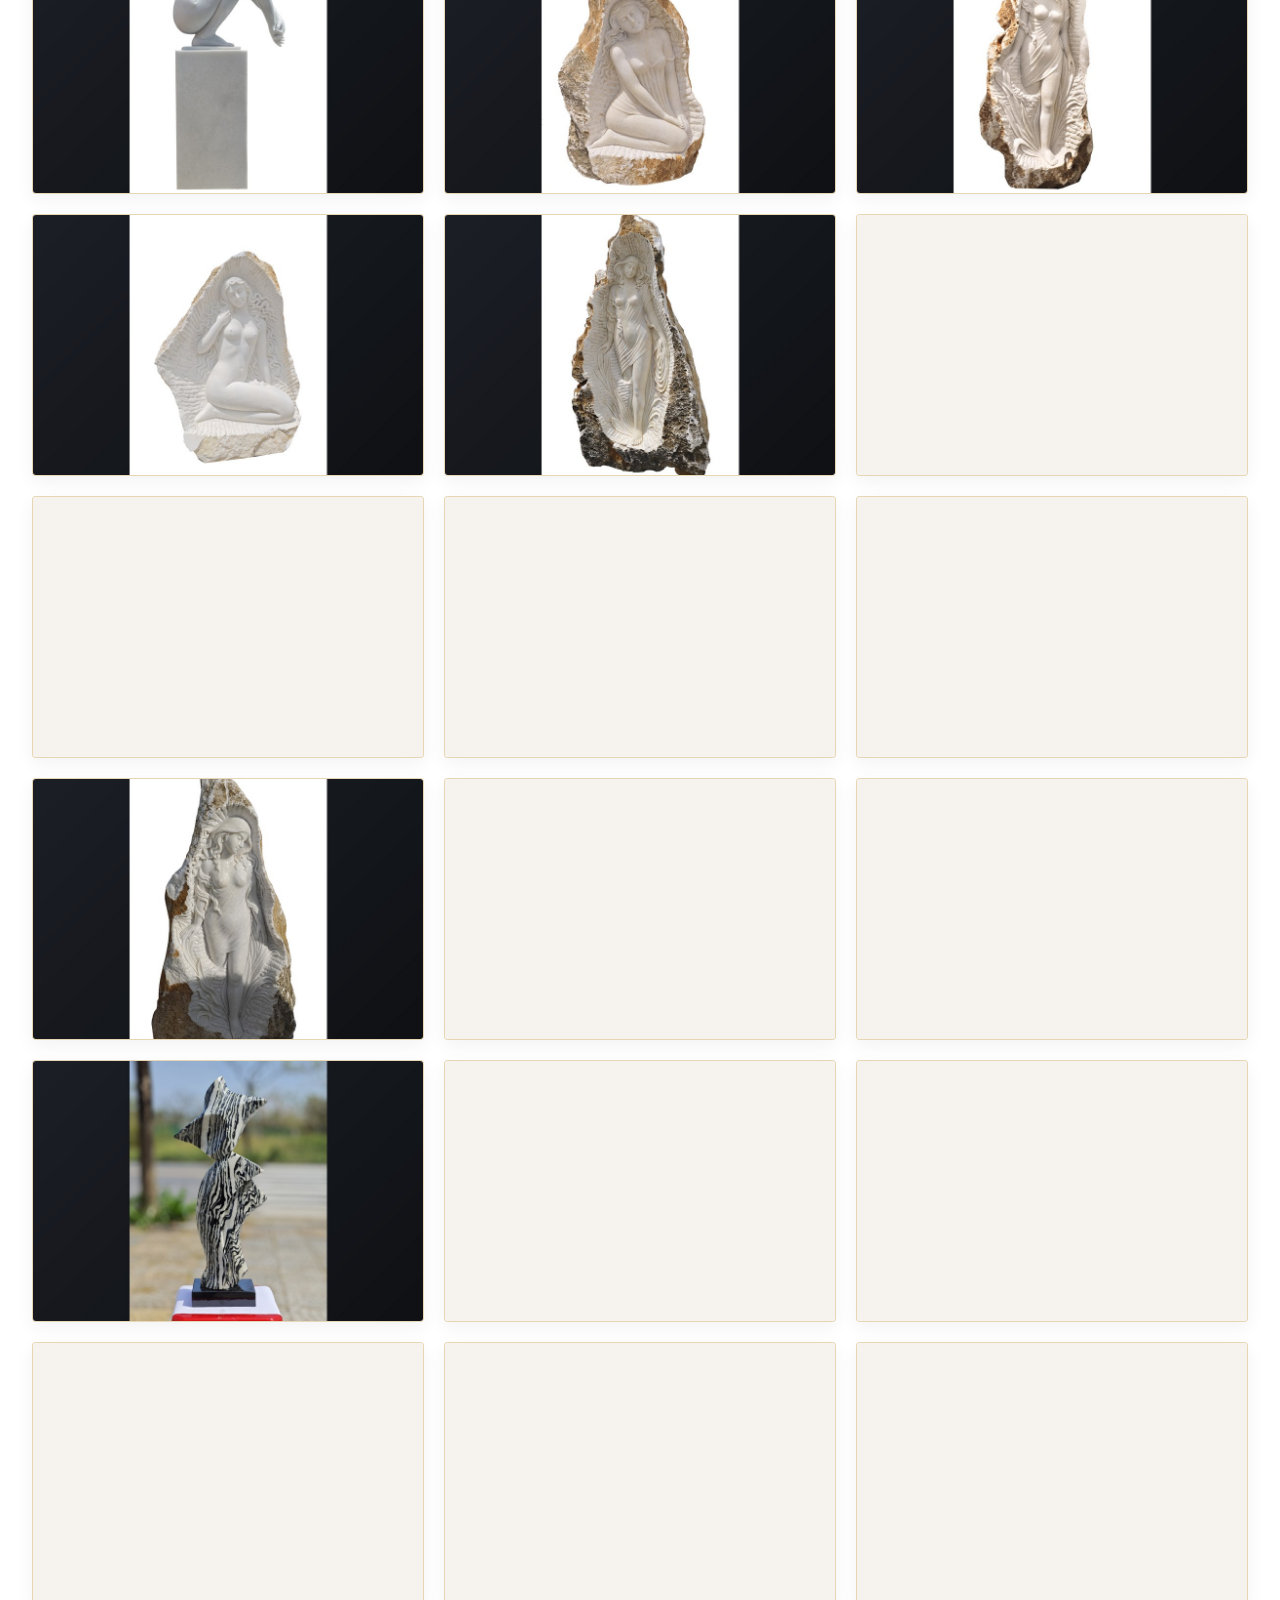
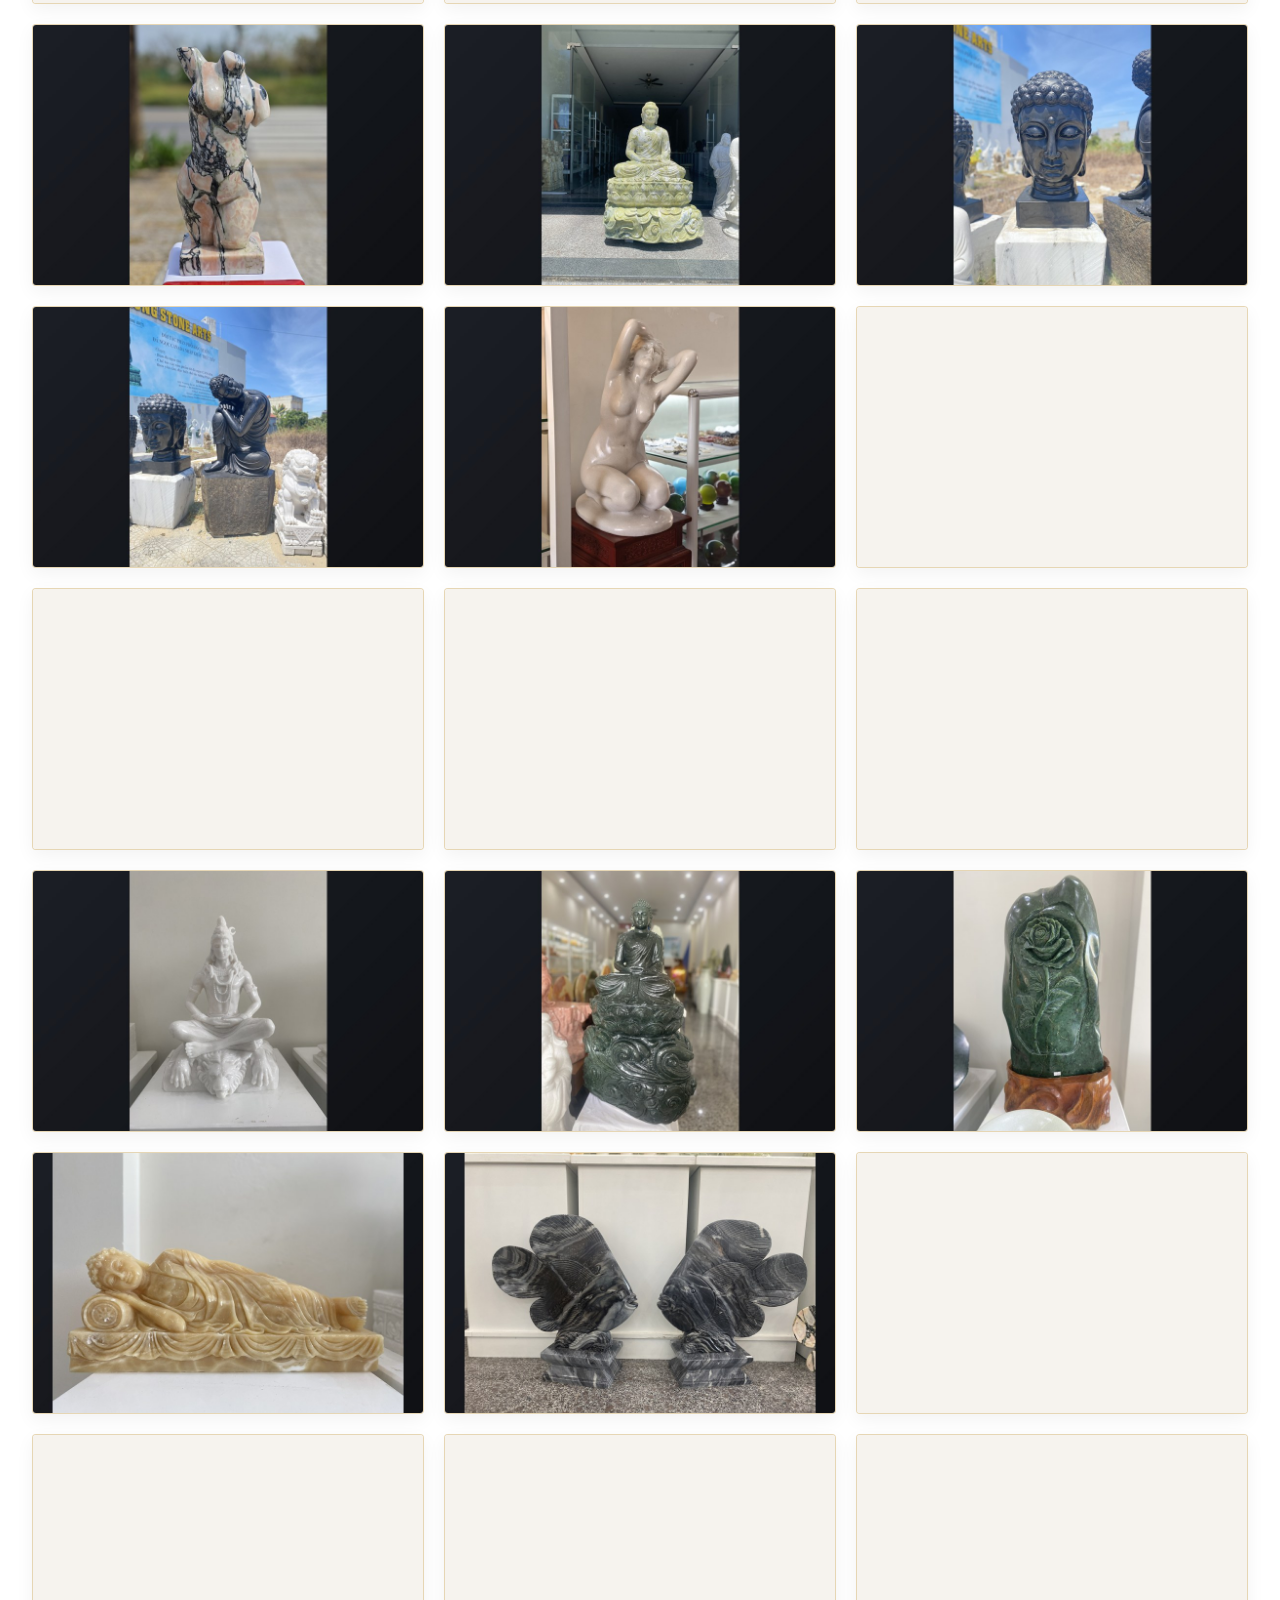
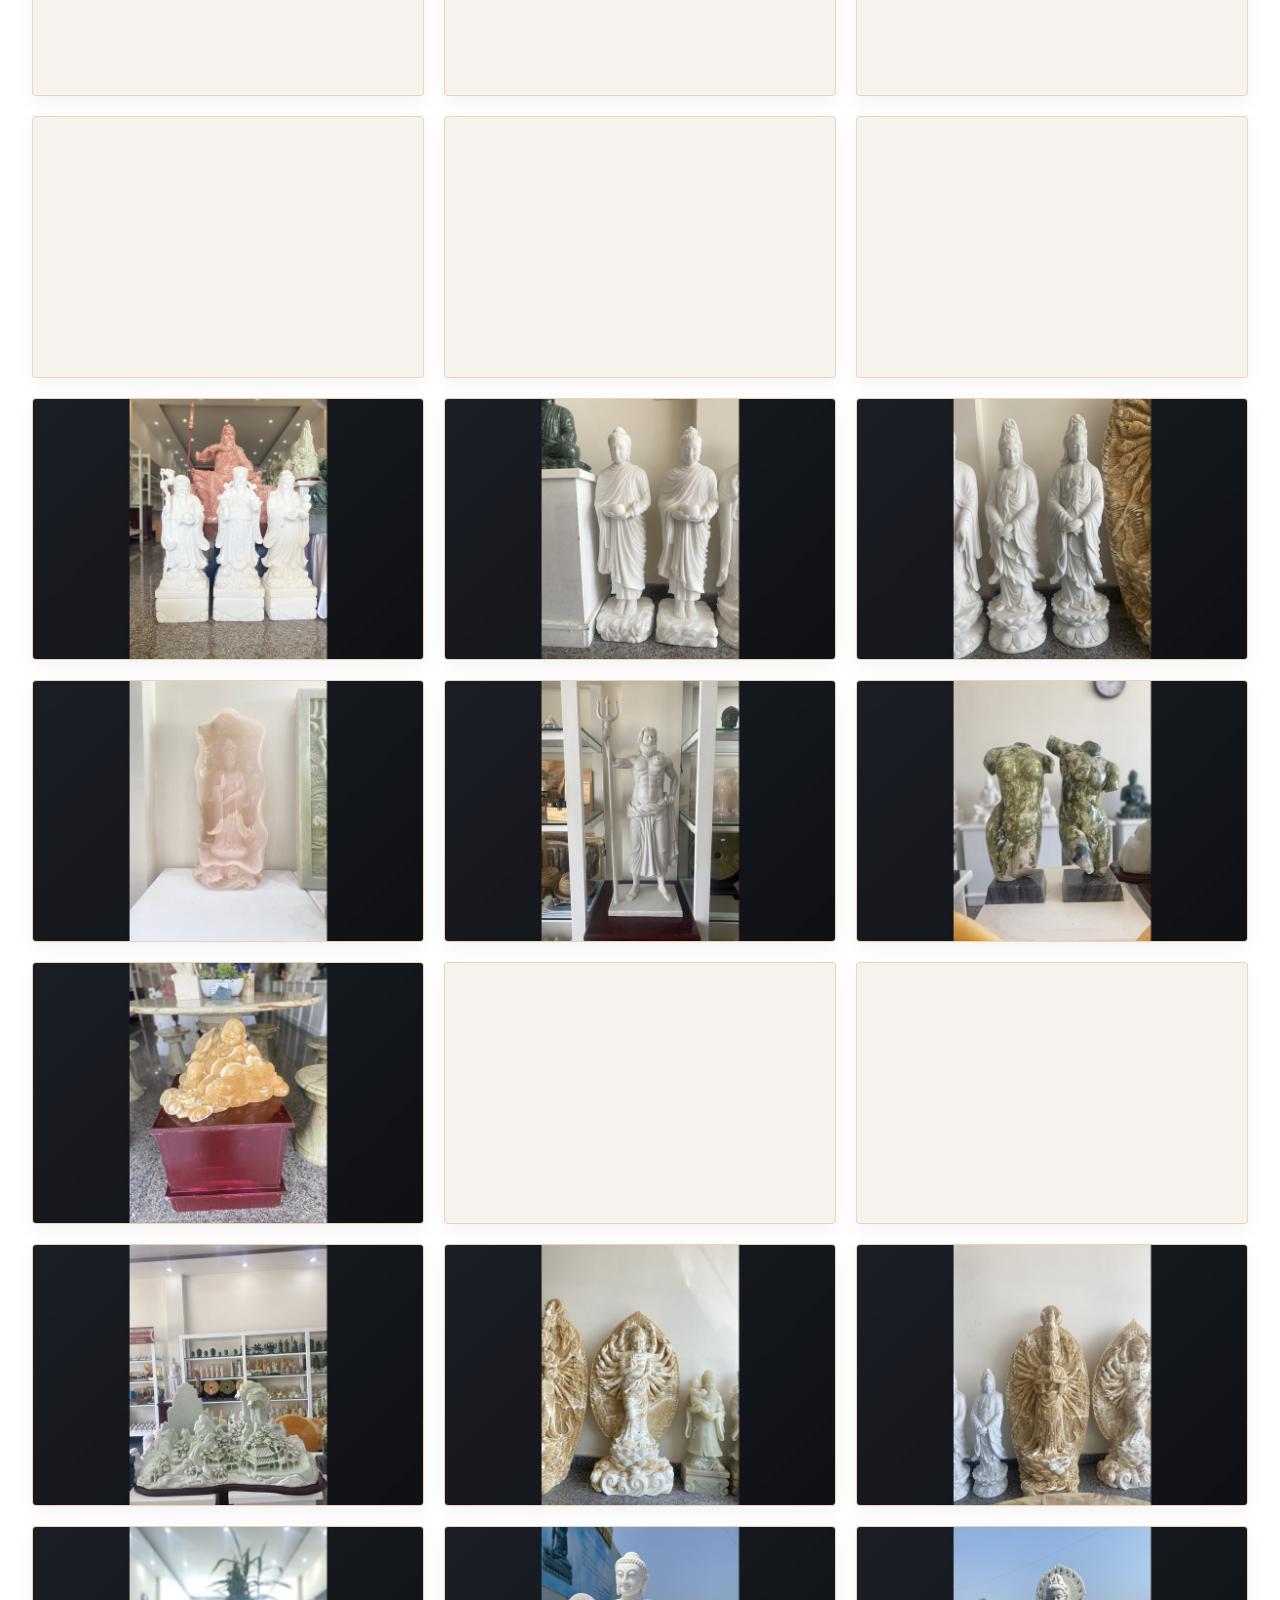
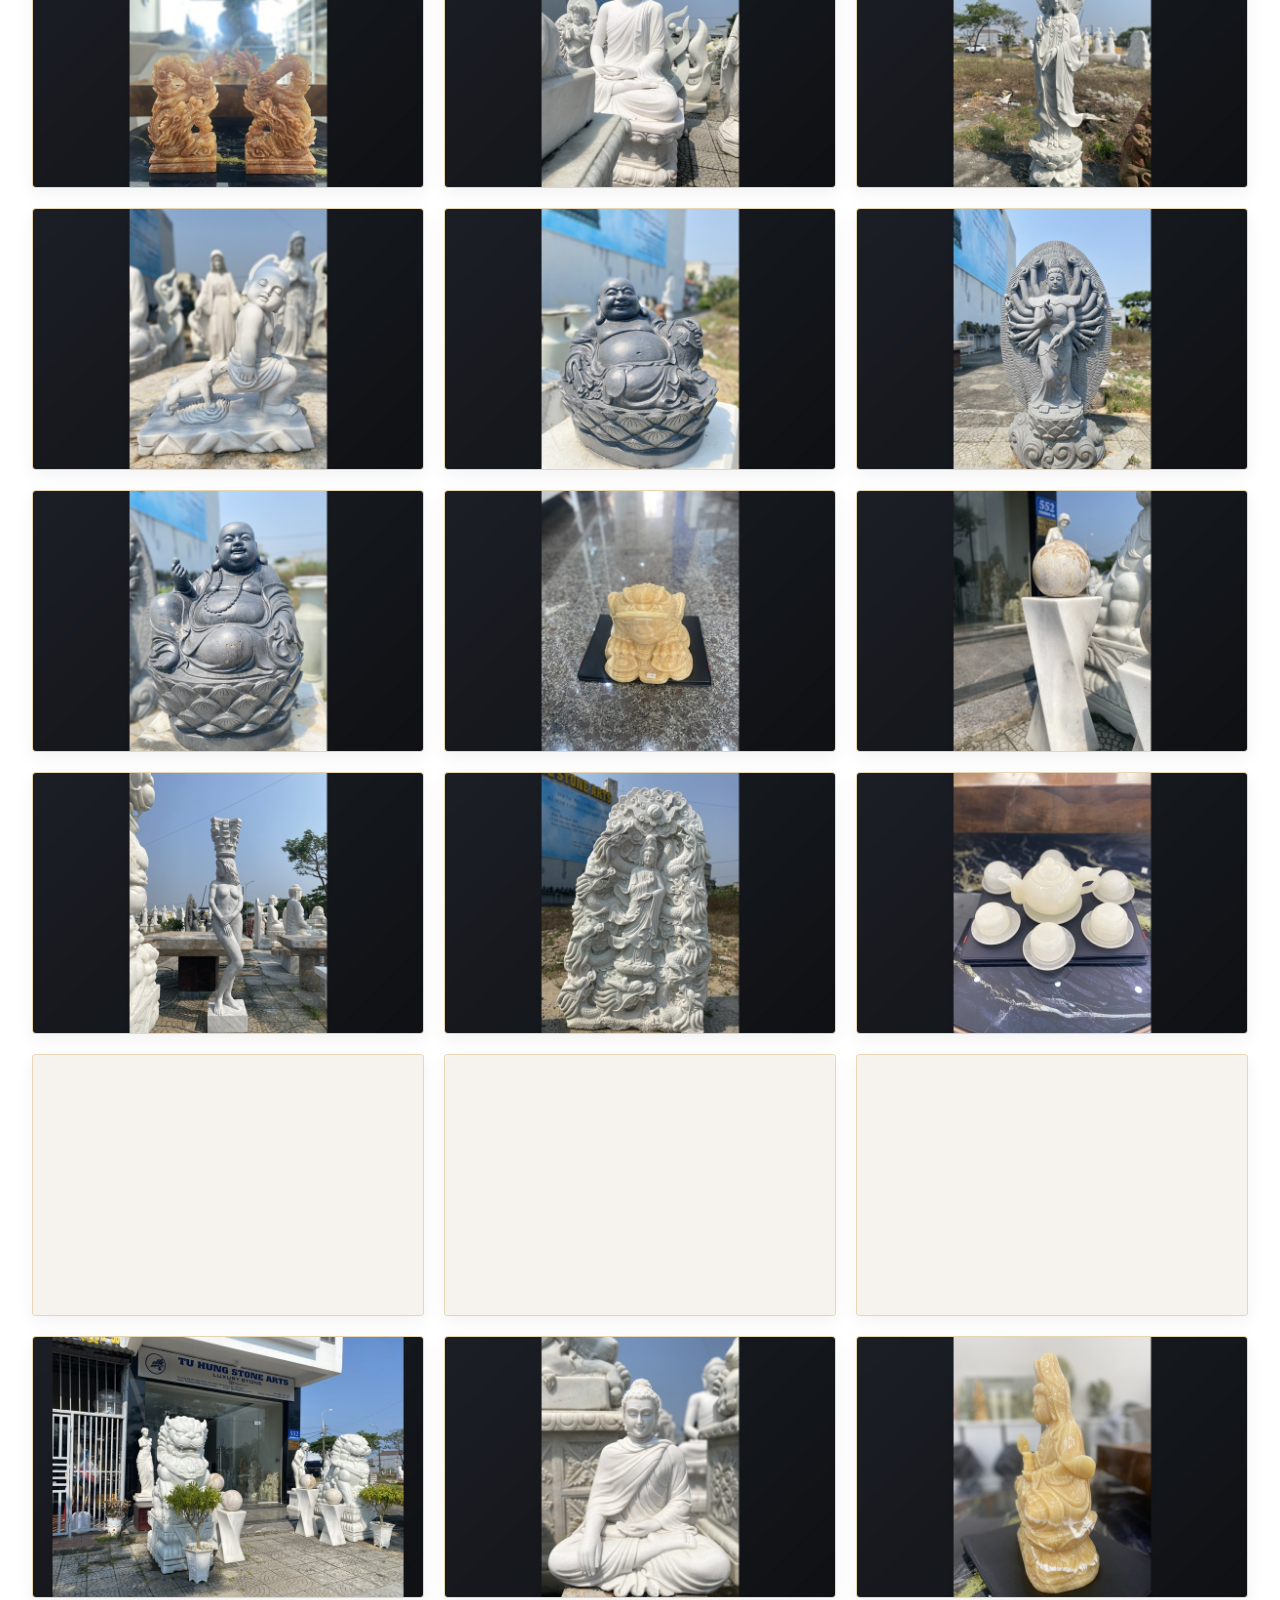
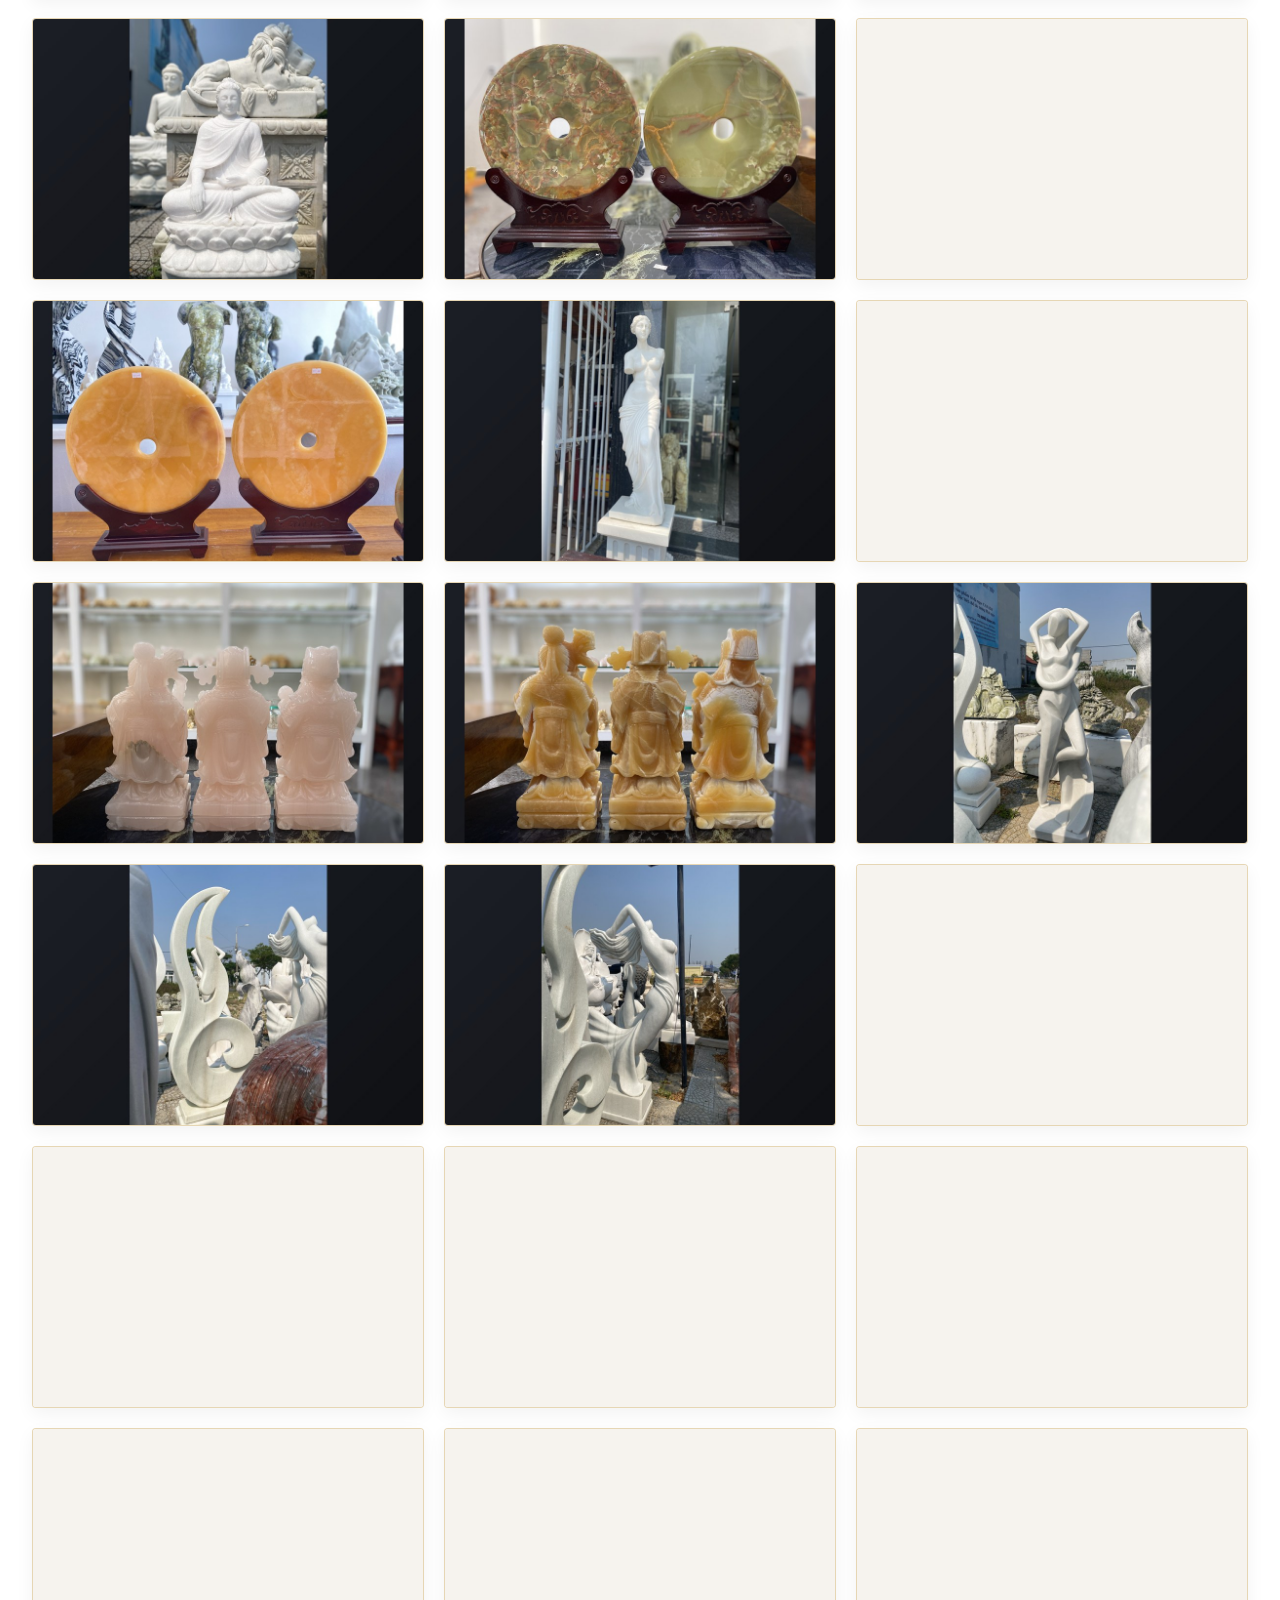
==== commit 40d7b117: "Fix JS syntax error in main.js and bump script version to v1.3" ====
--- a/brosura.html
+++ b/brosura.html
@@ -1868,6 +1868,6 @@
  </div>
 
  <!-- JS Engine -->
-   <script src="main.js?v=1.2"></script>
+   <script src="main.js?v=1.3"></script>
 </body>
 </html>
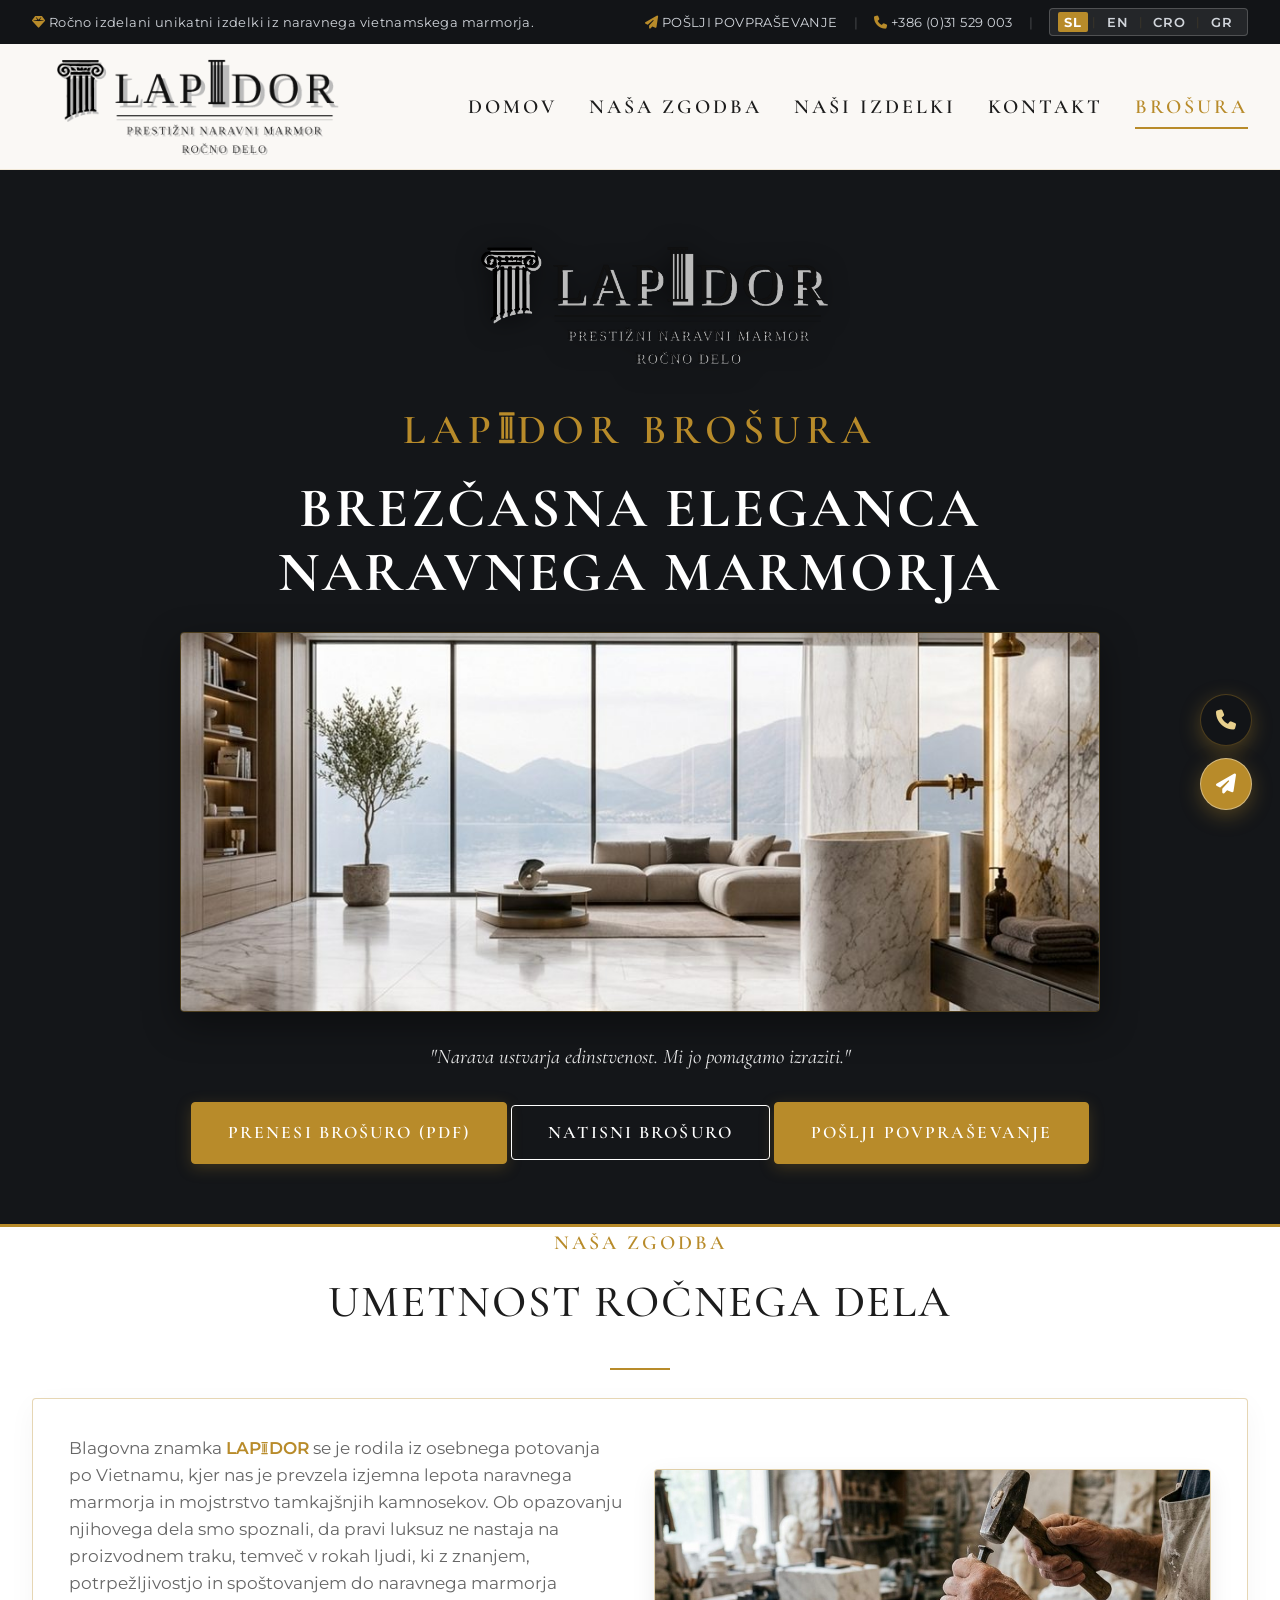
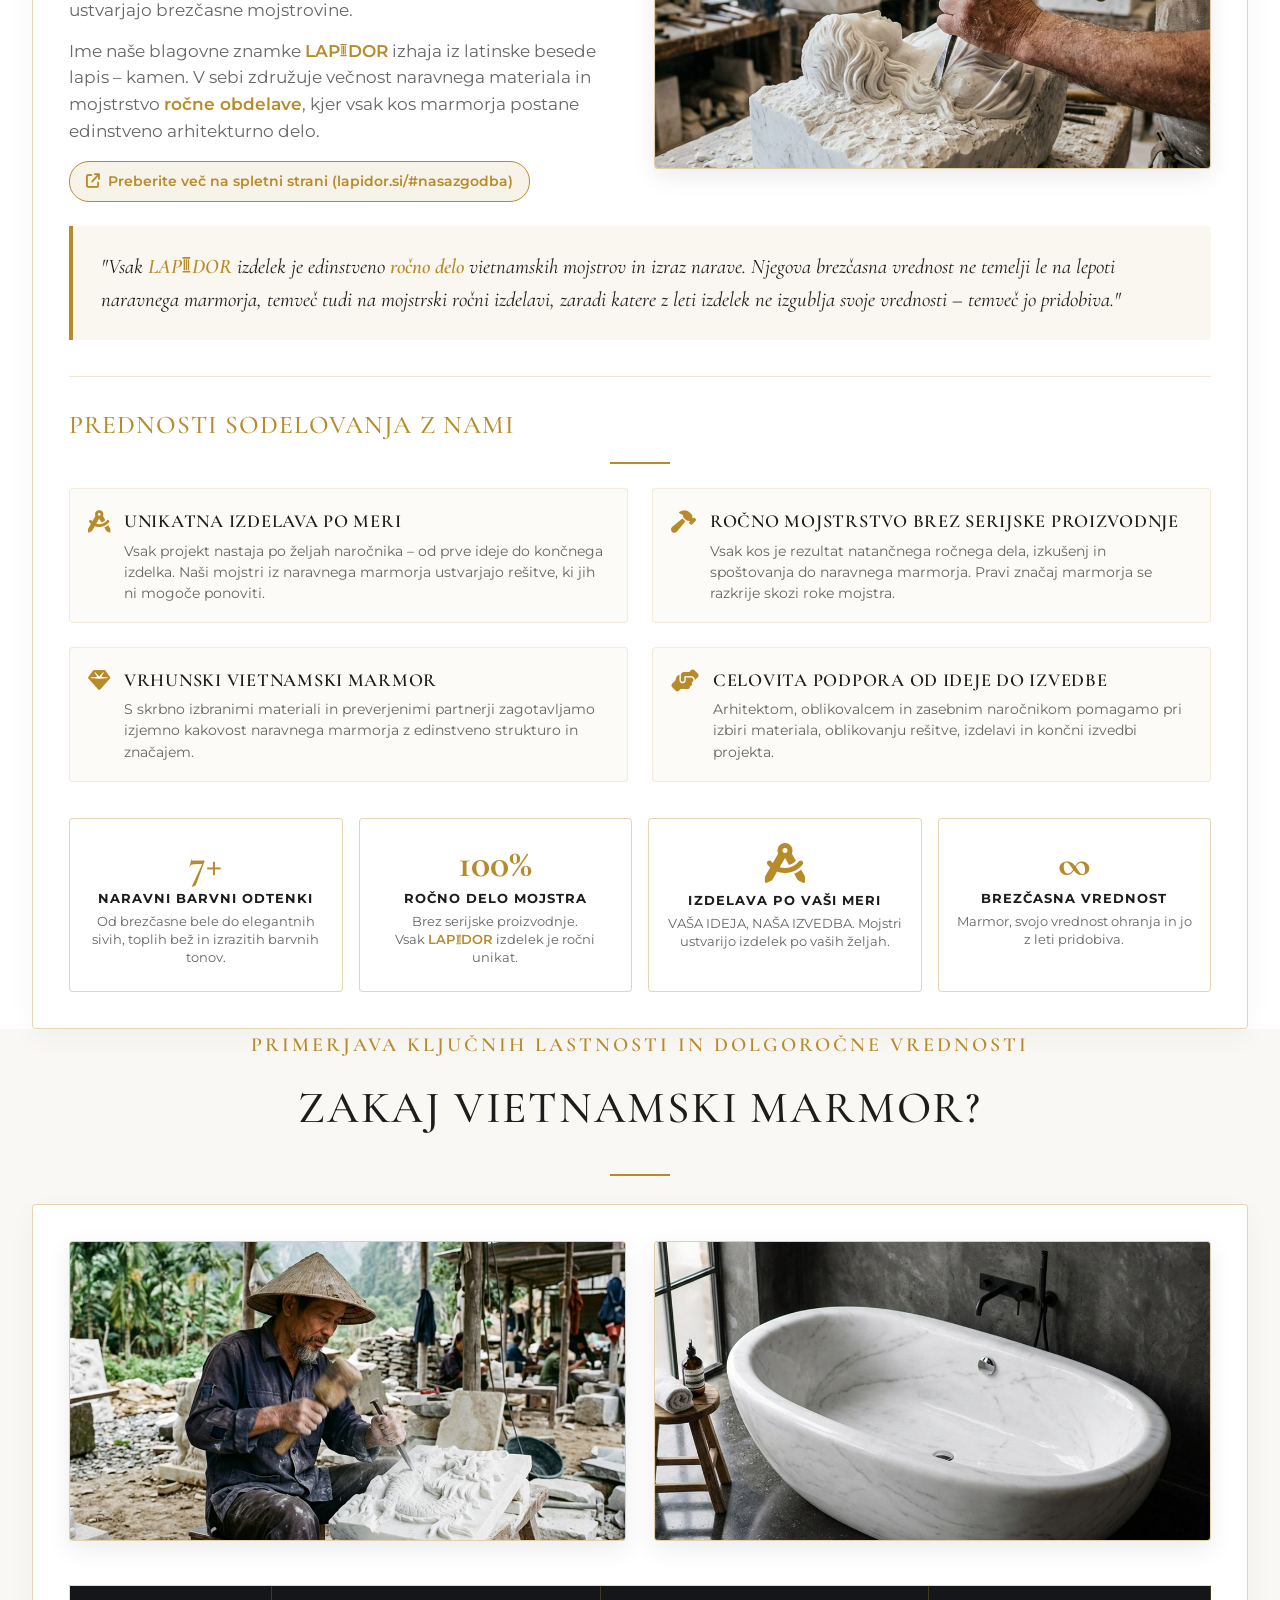
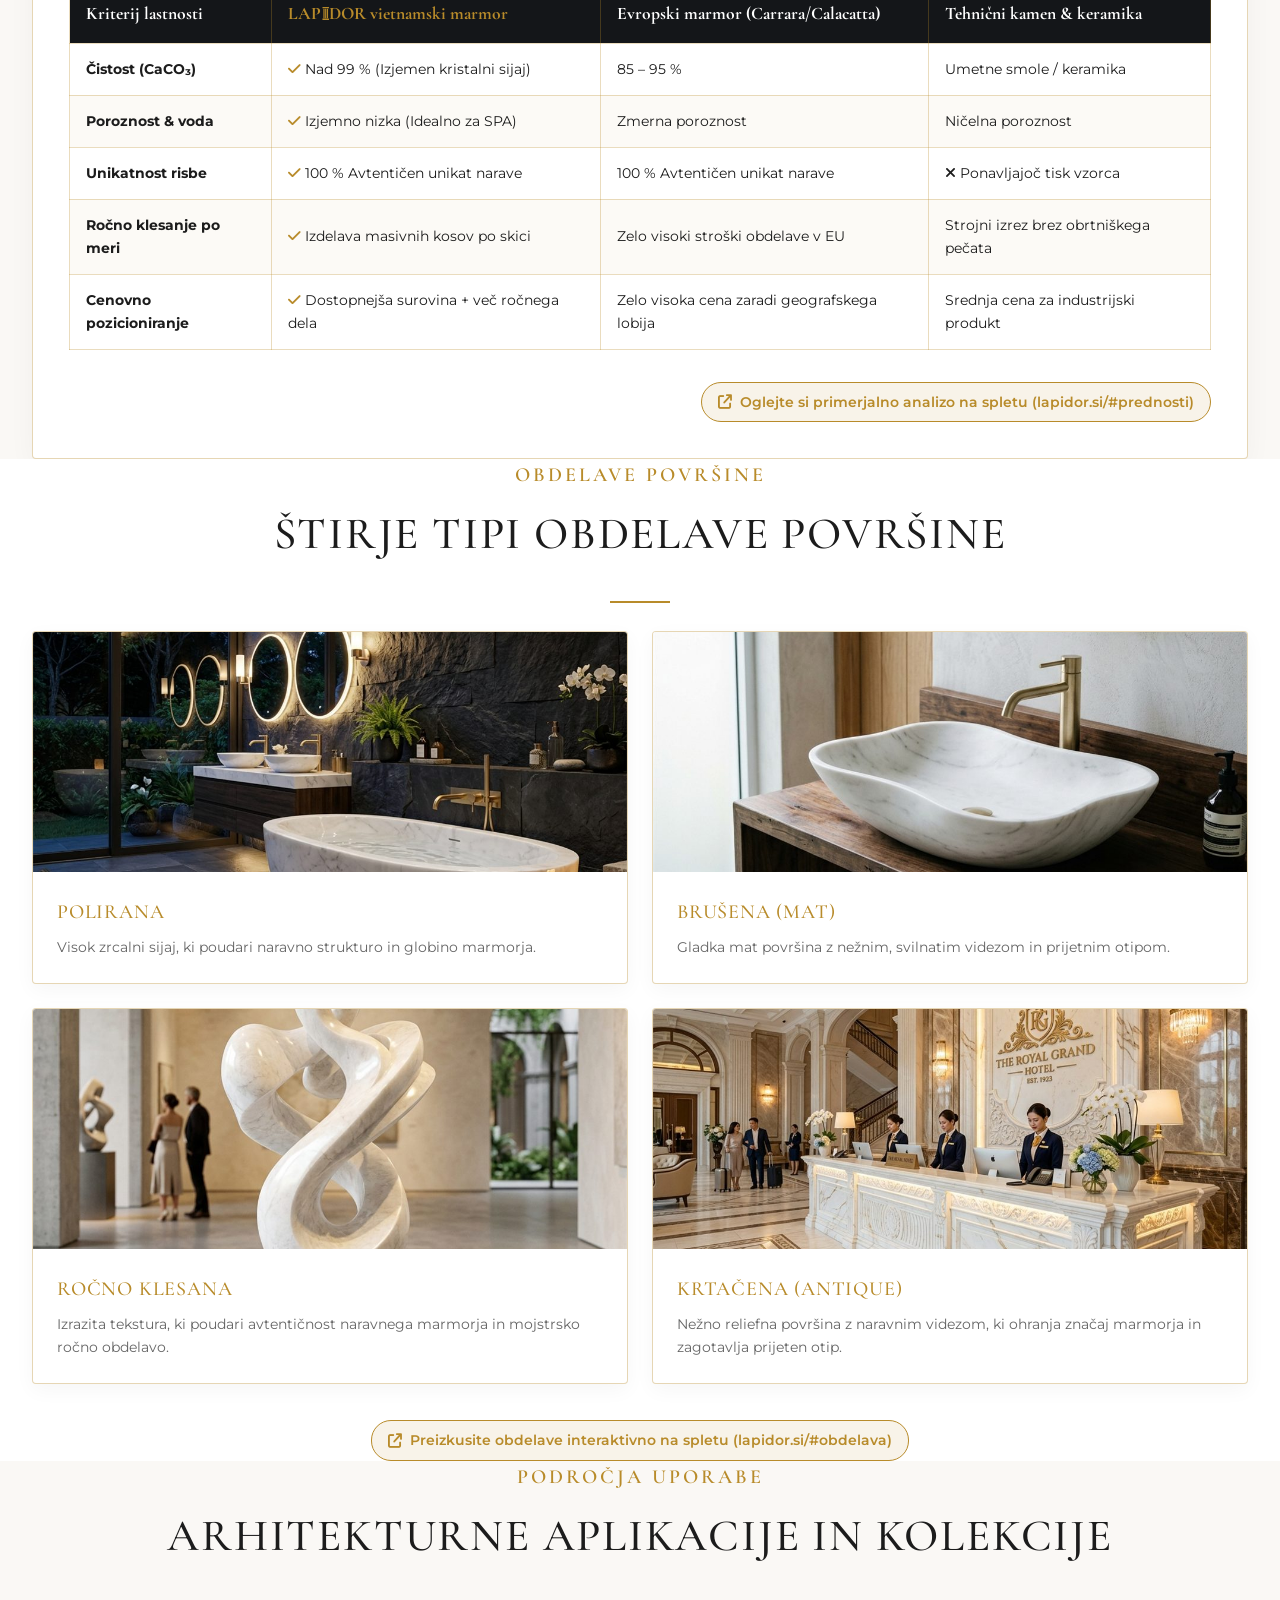
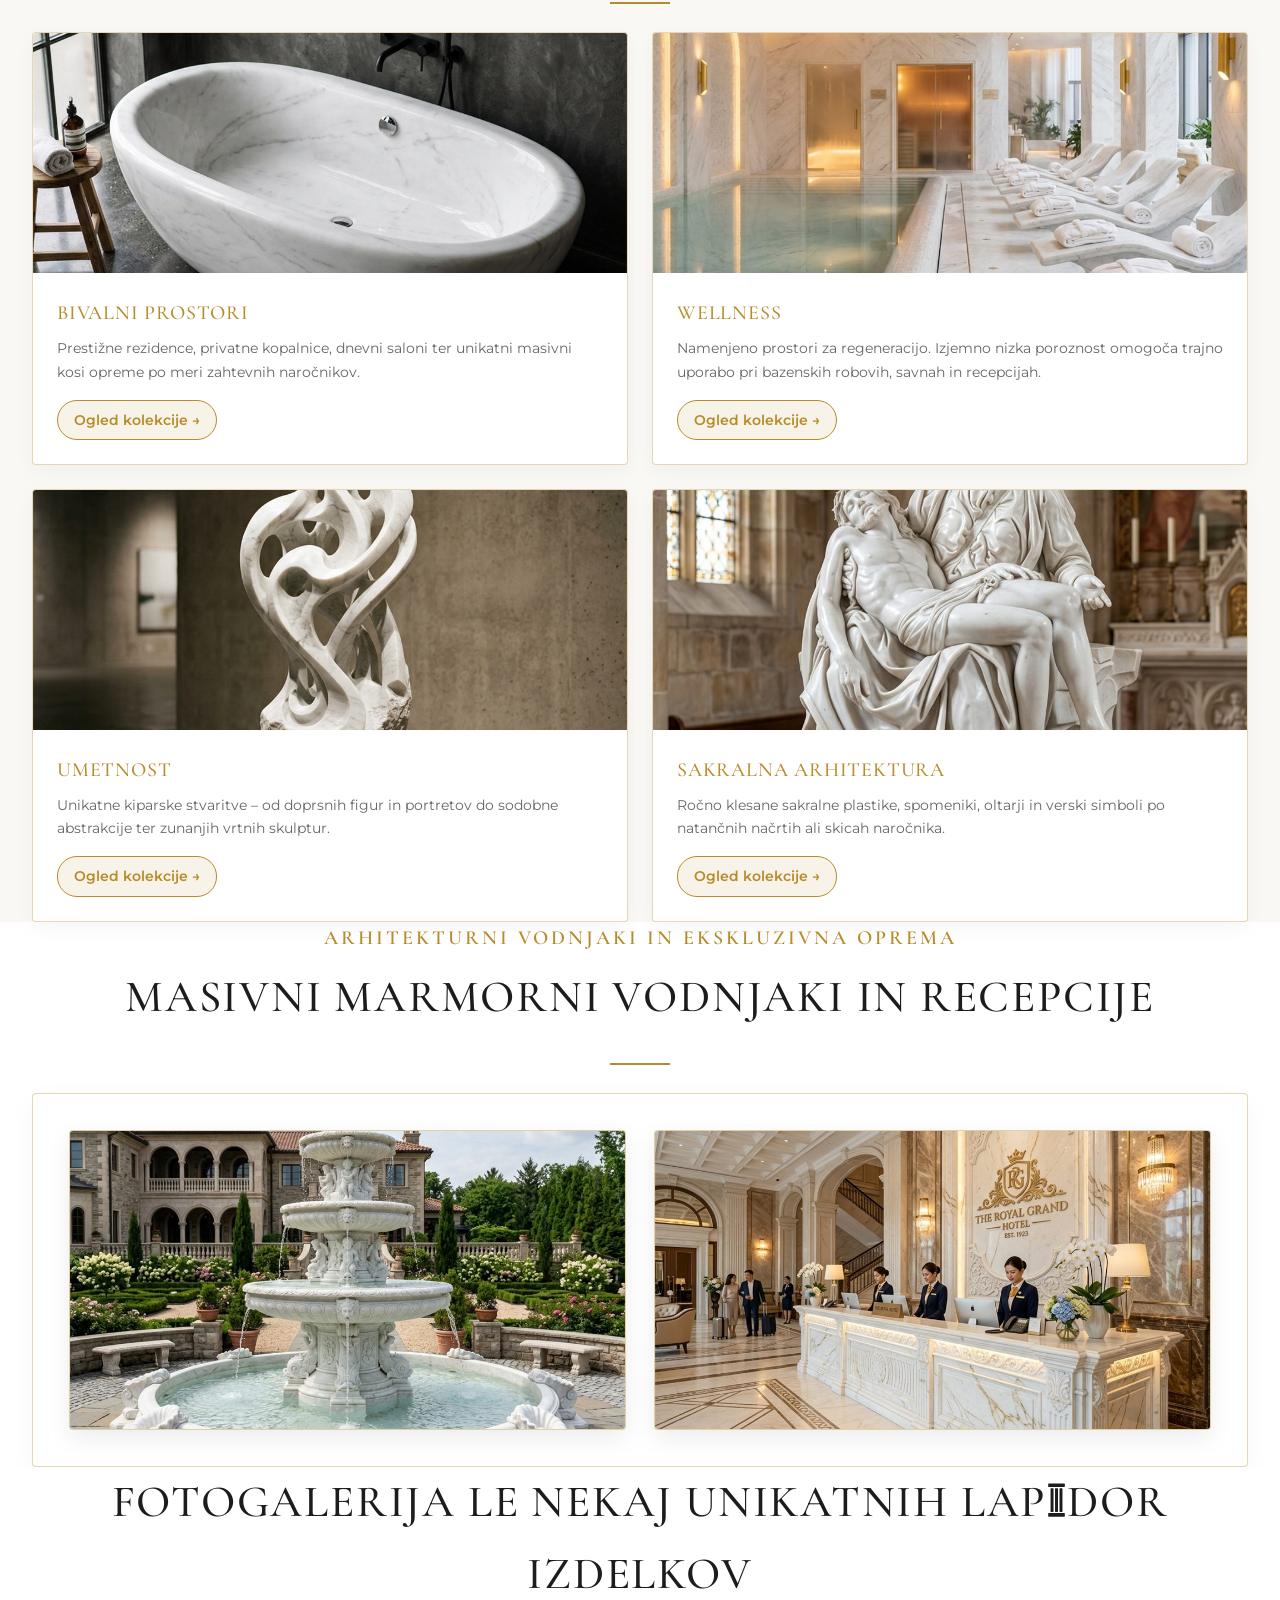
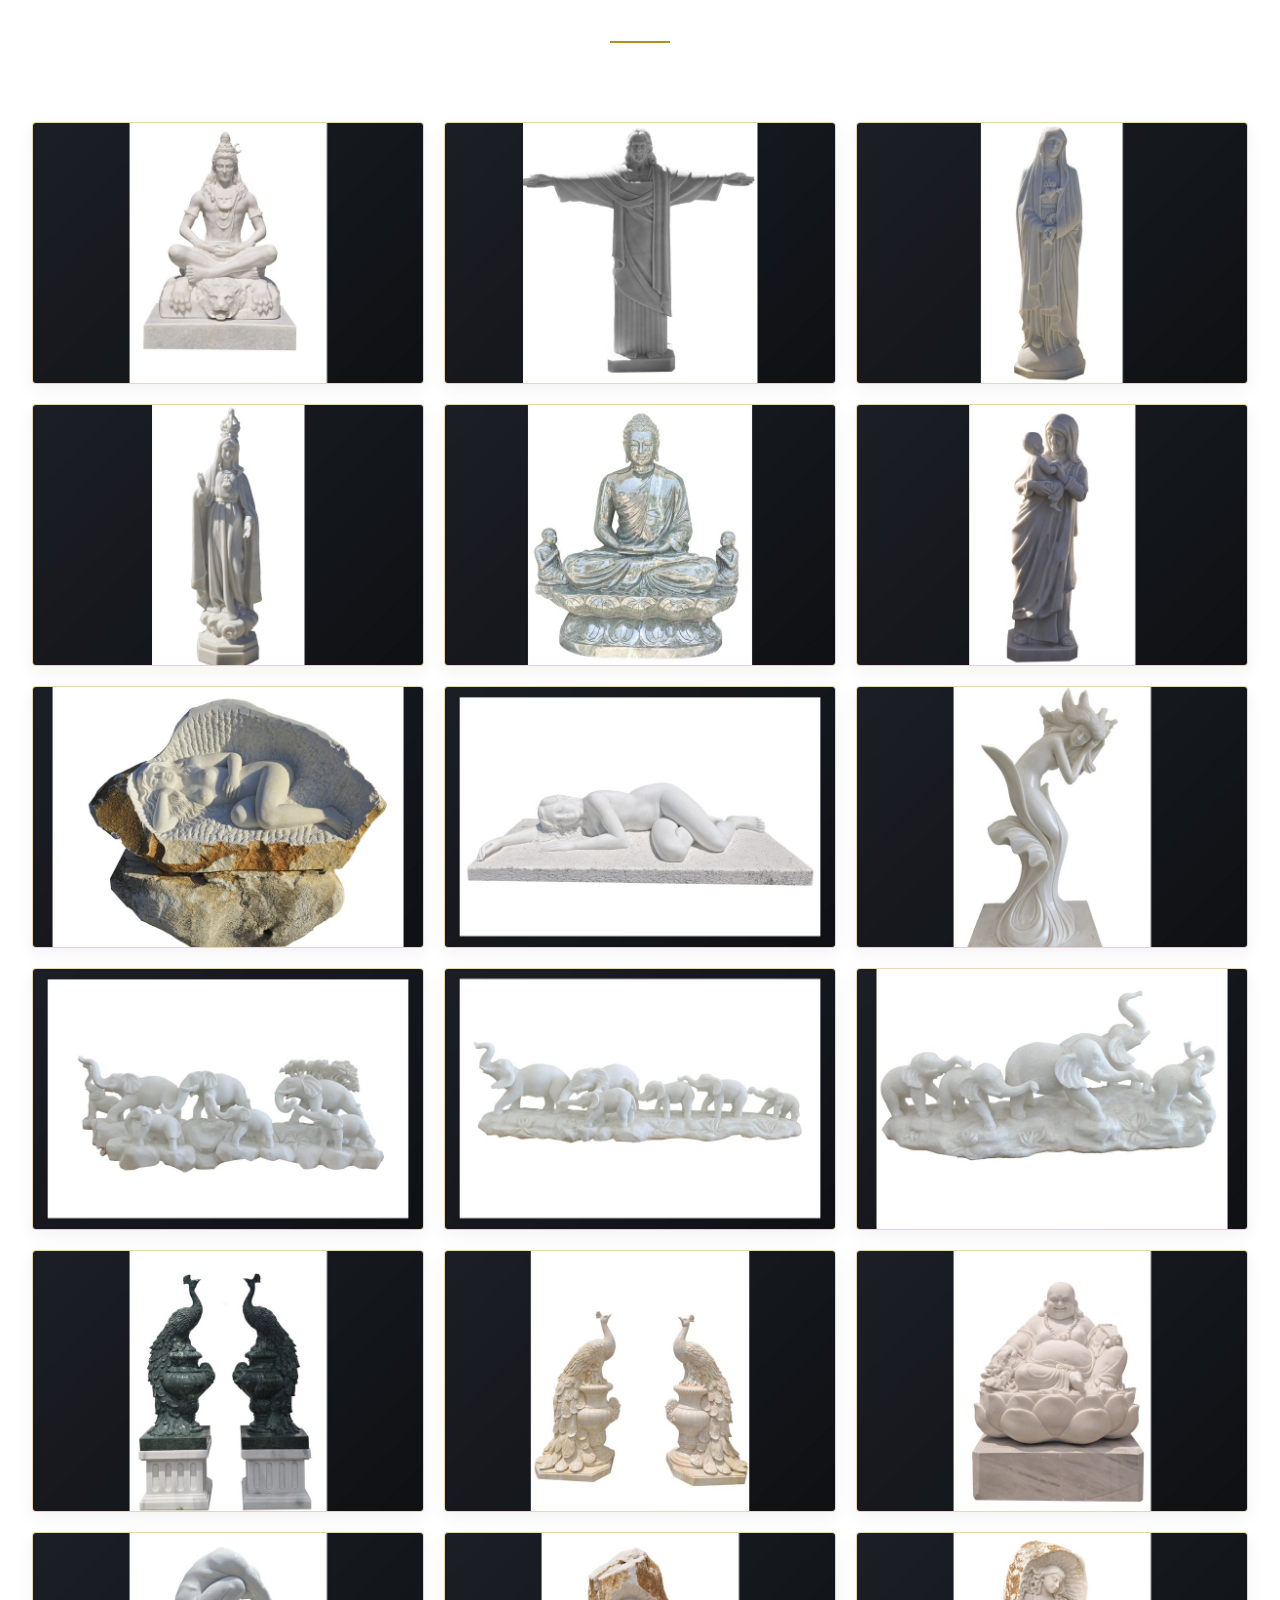
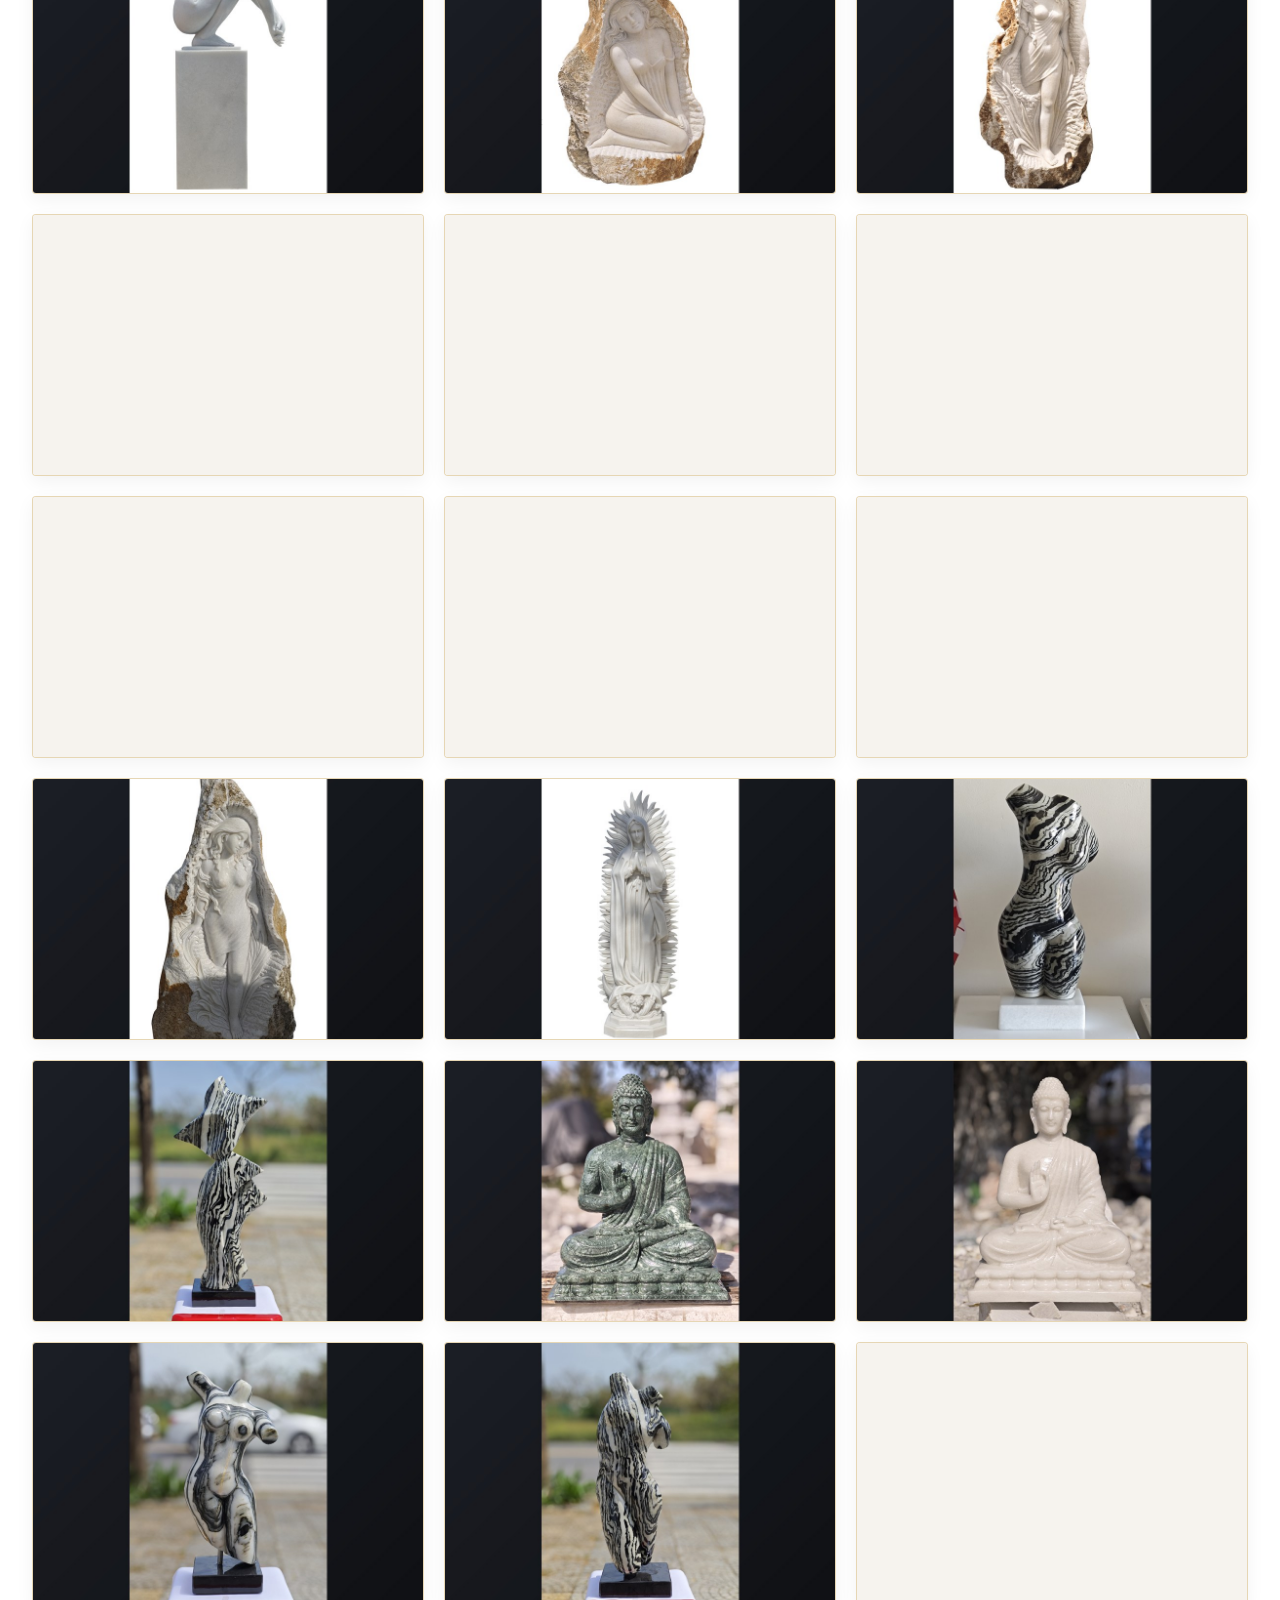
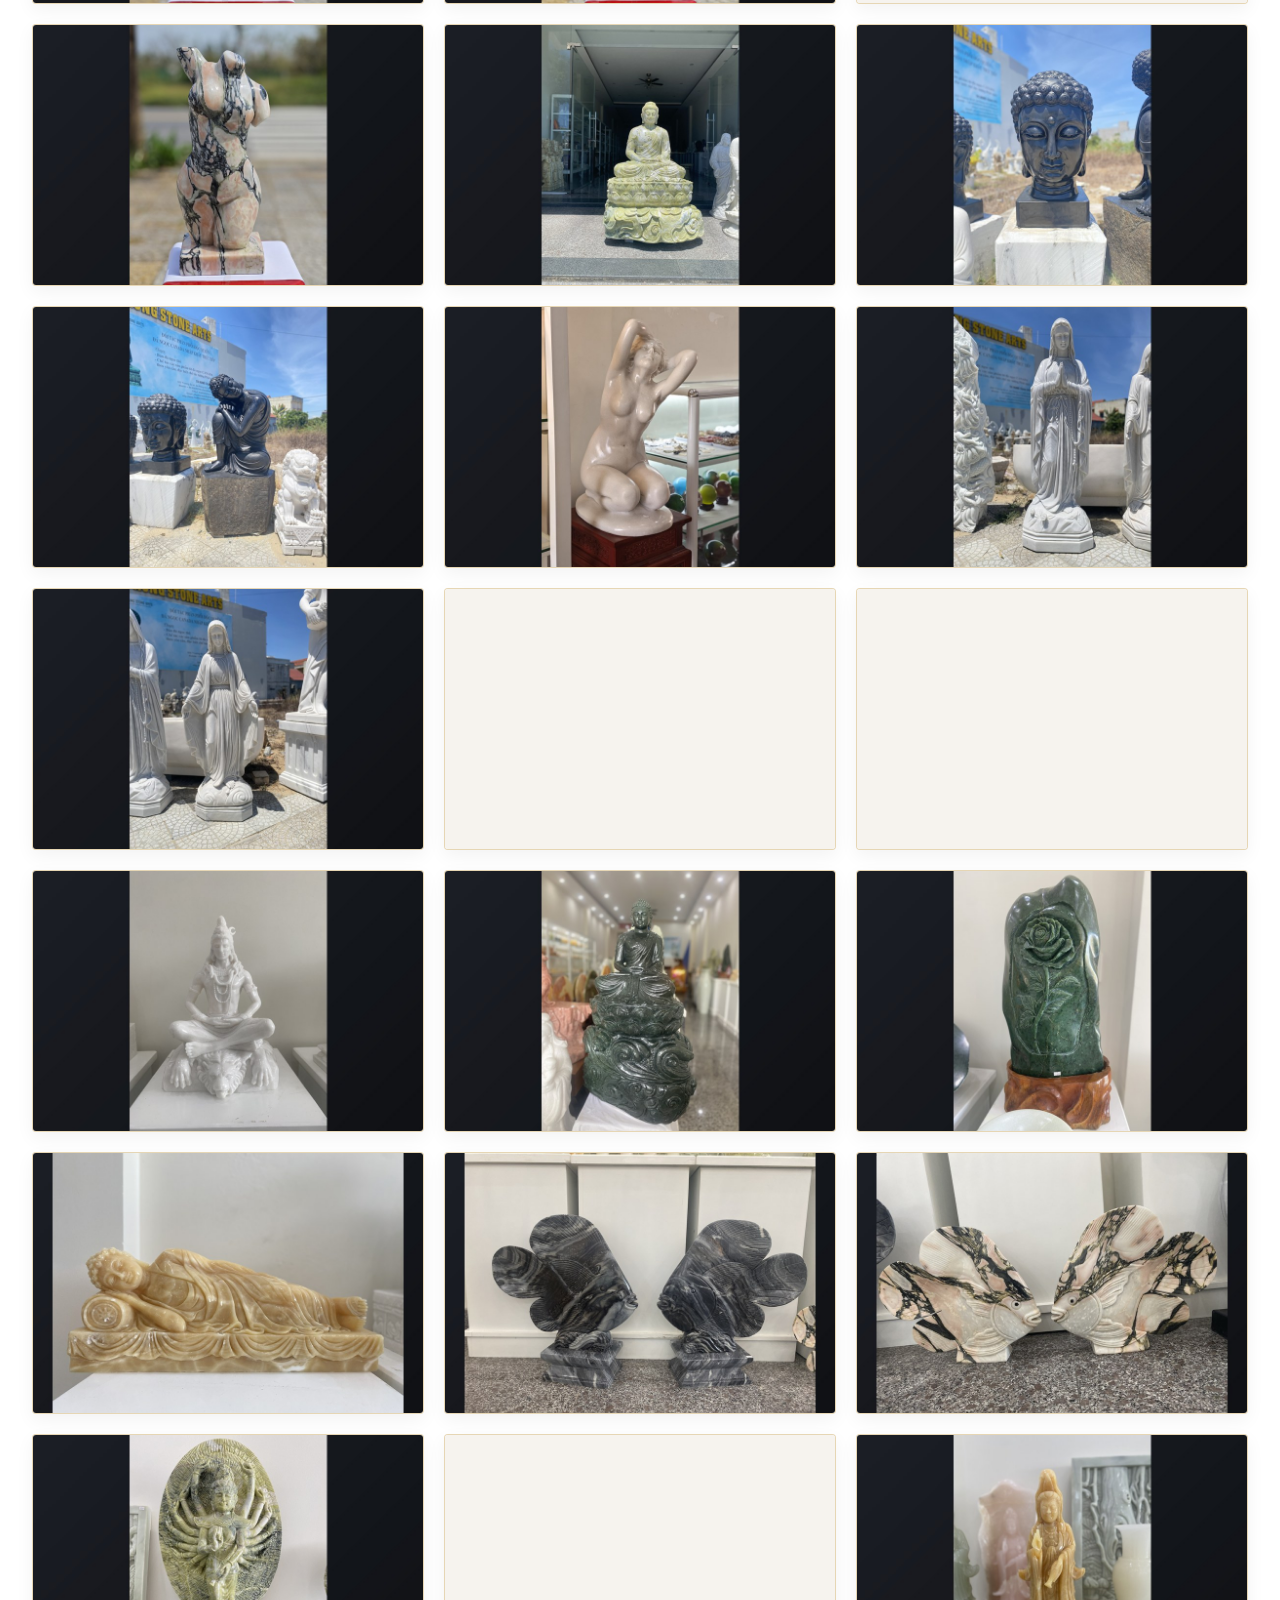
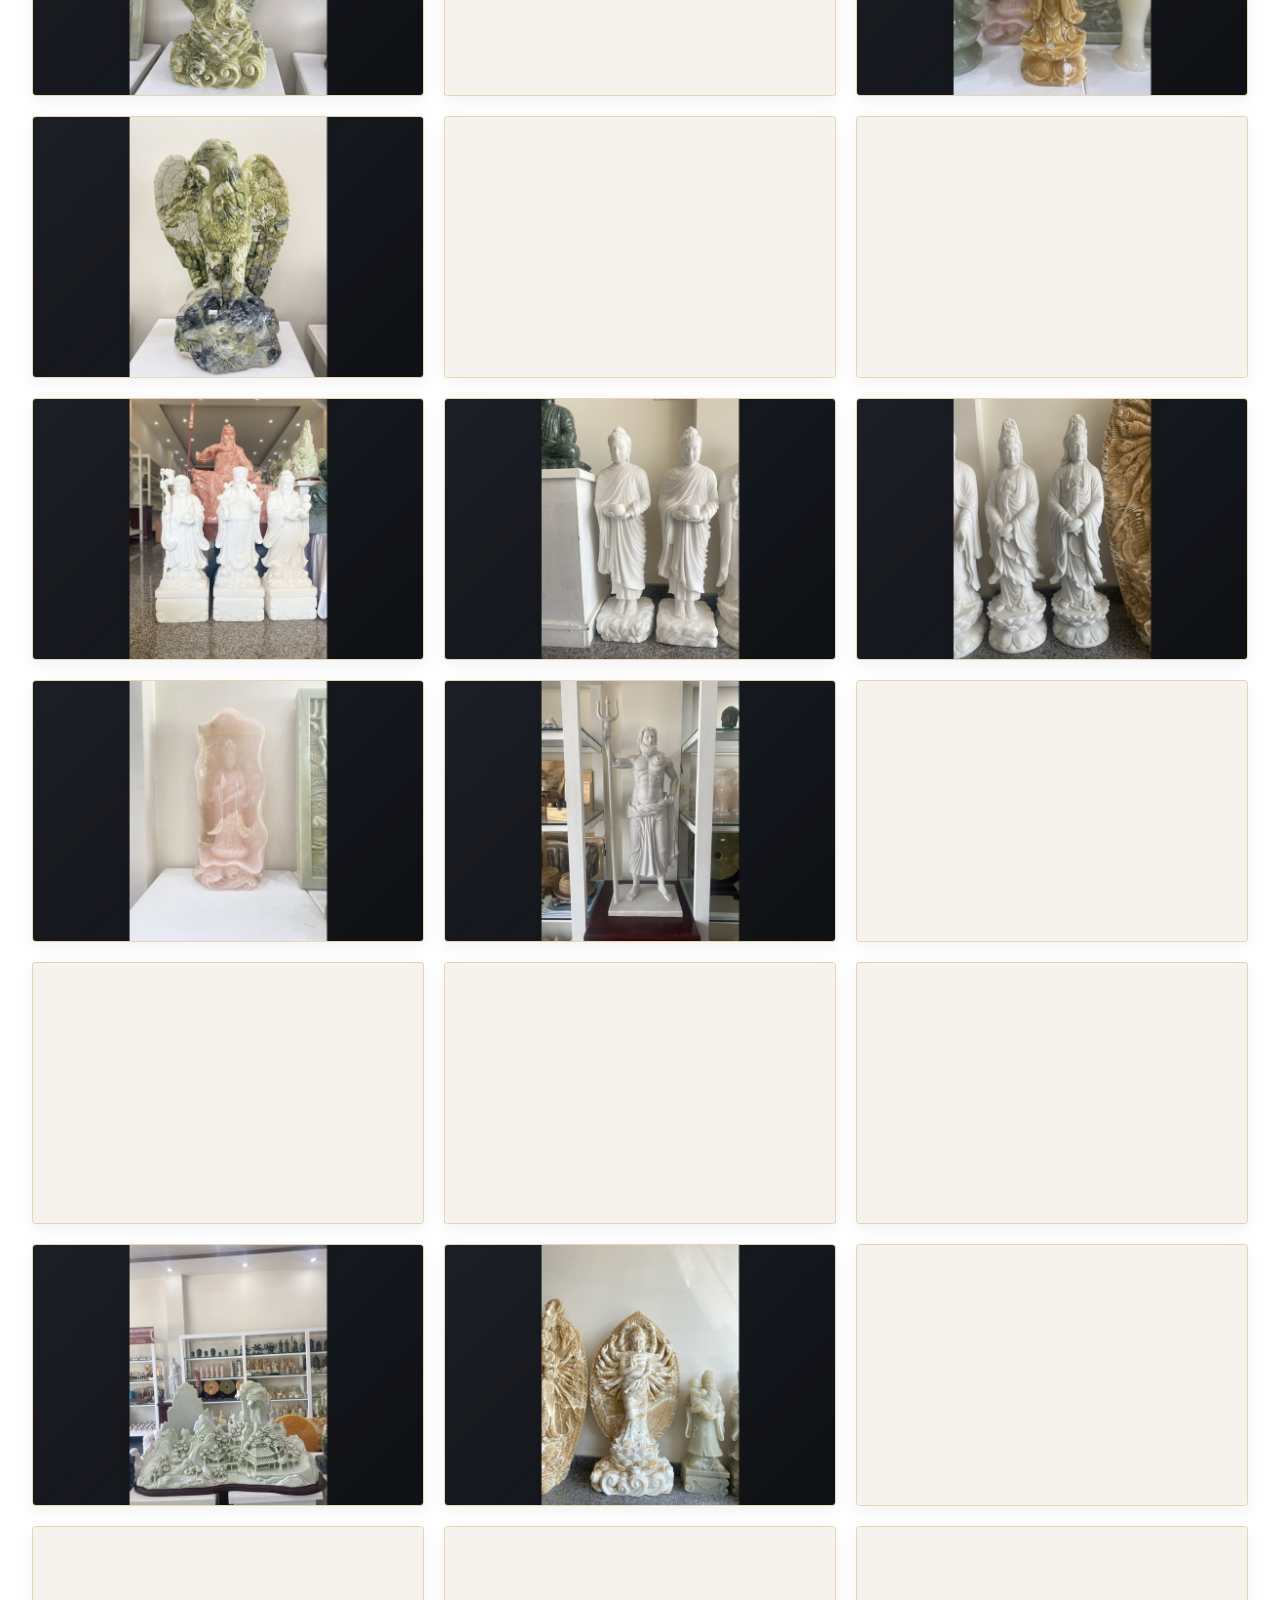
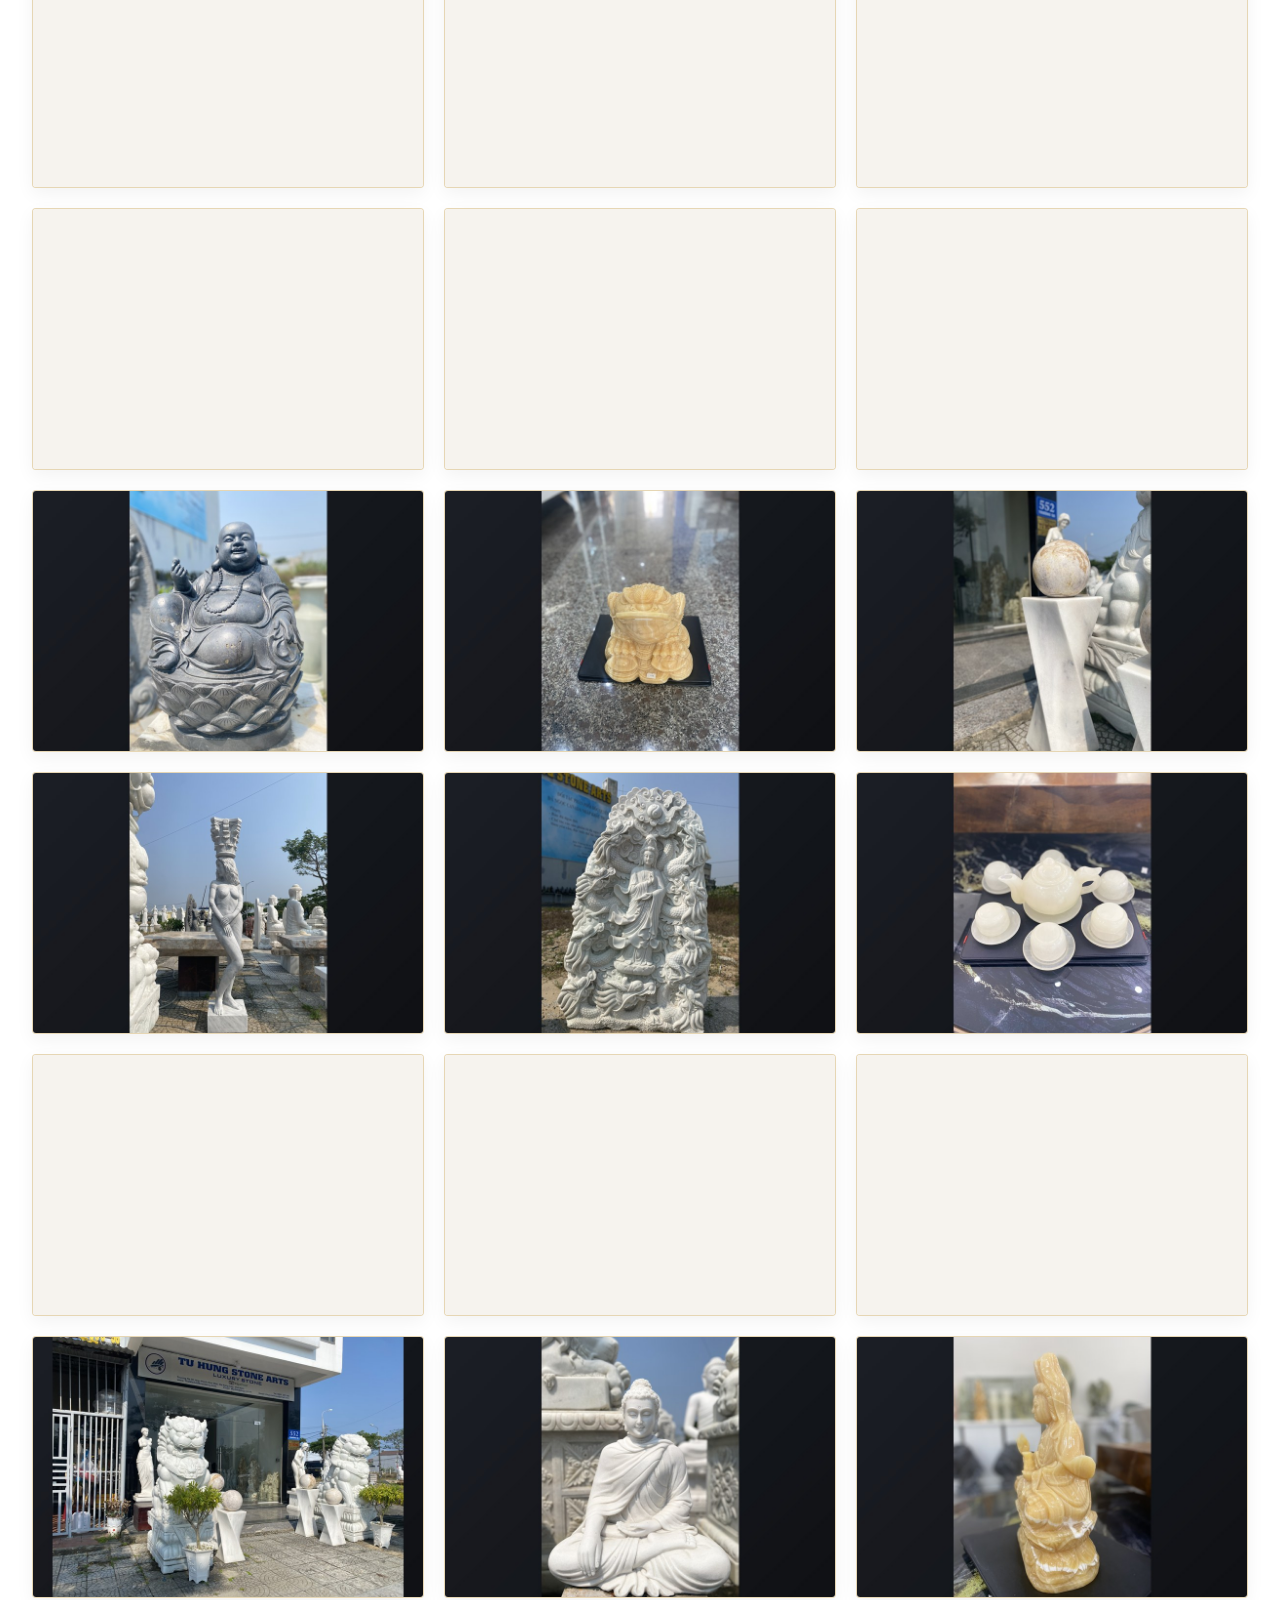
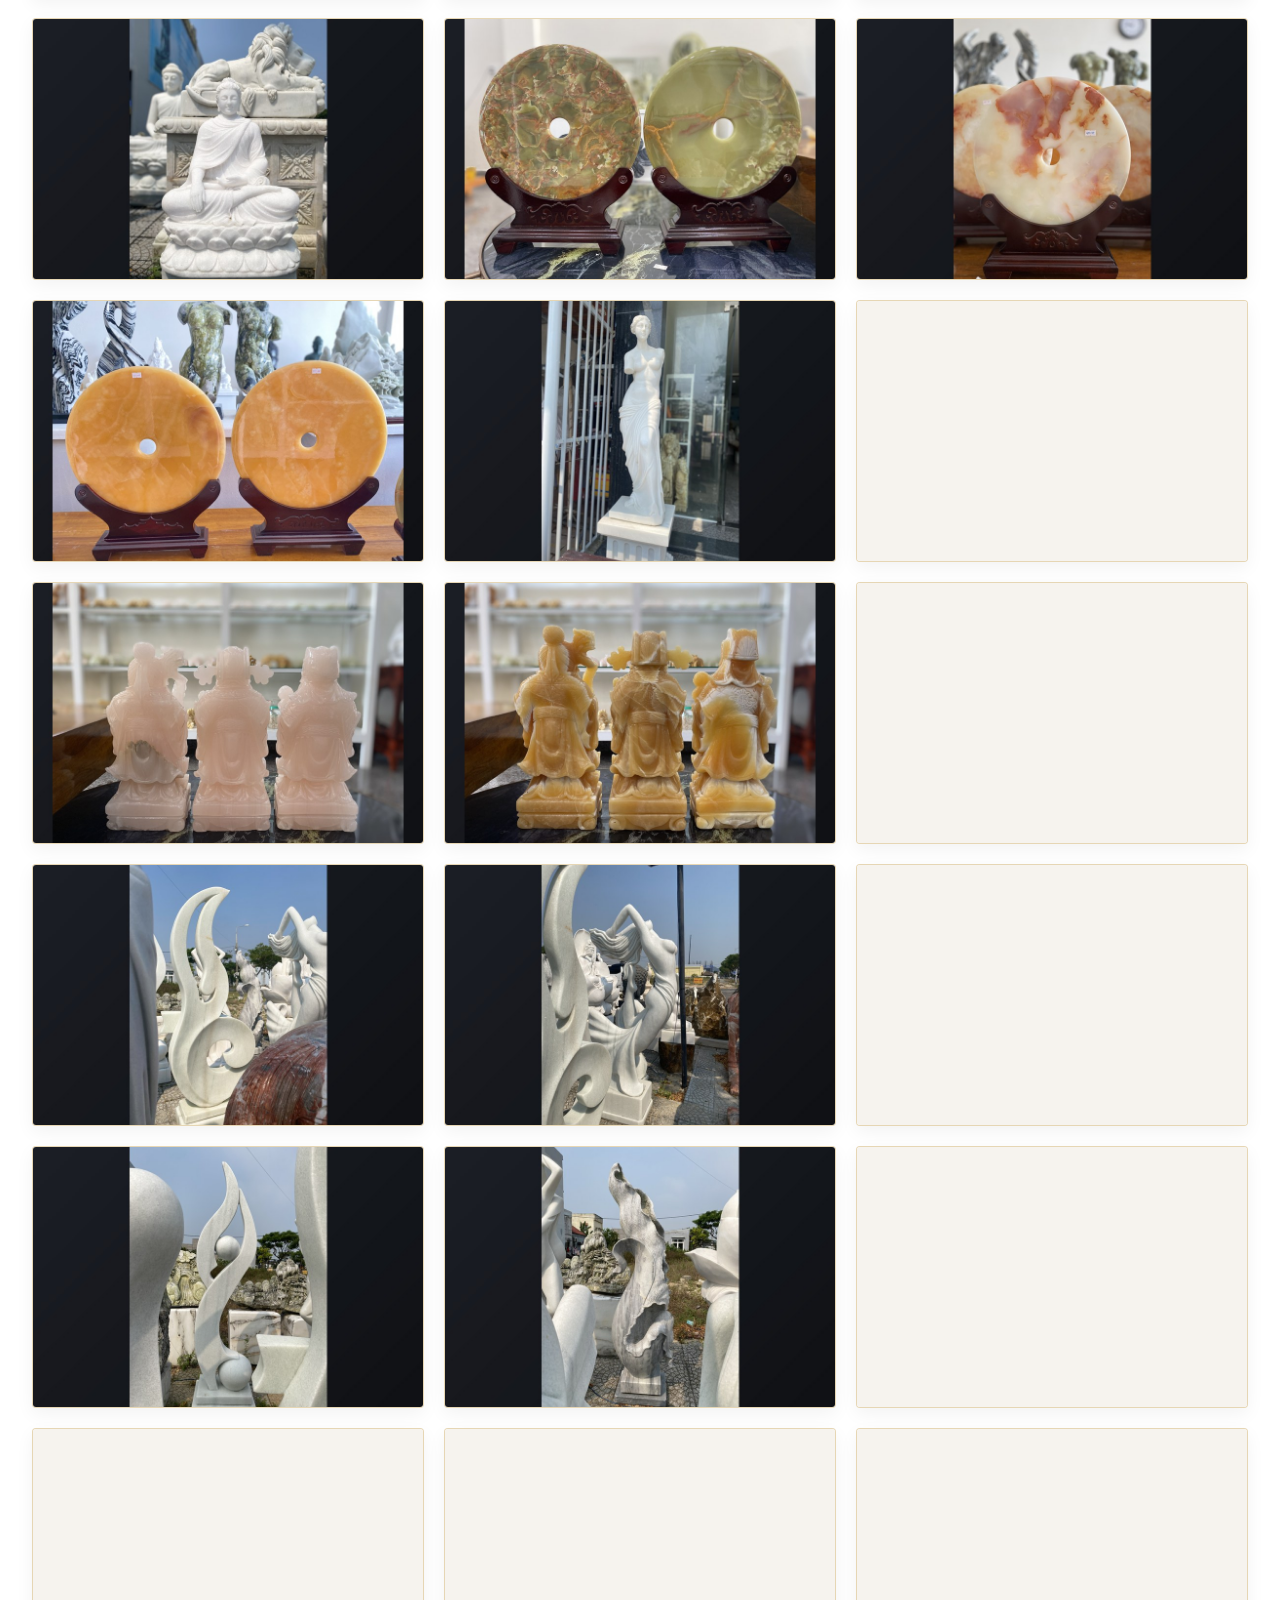
==== commit fc8e65d4: "Fix body scroll lock restore on modal close and submit" ====
--- a/brosura.html
+++ b/brosura.html
@@ -1868,6 +1868,6 @@
  </div>
 
  <!-- JS Engine -->
-   <script src="main.js?v=1.3"></script>
+   <script src="main.js?v=1.4"></script>
 </body>
 </html>
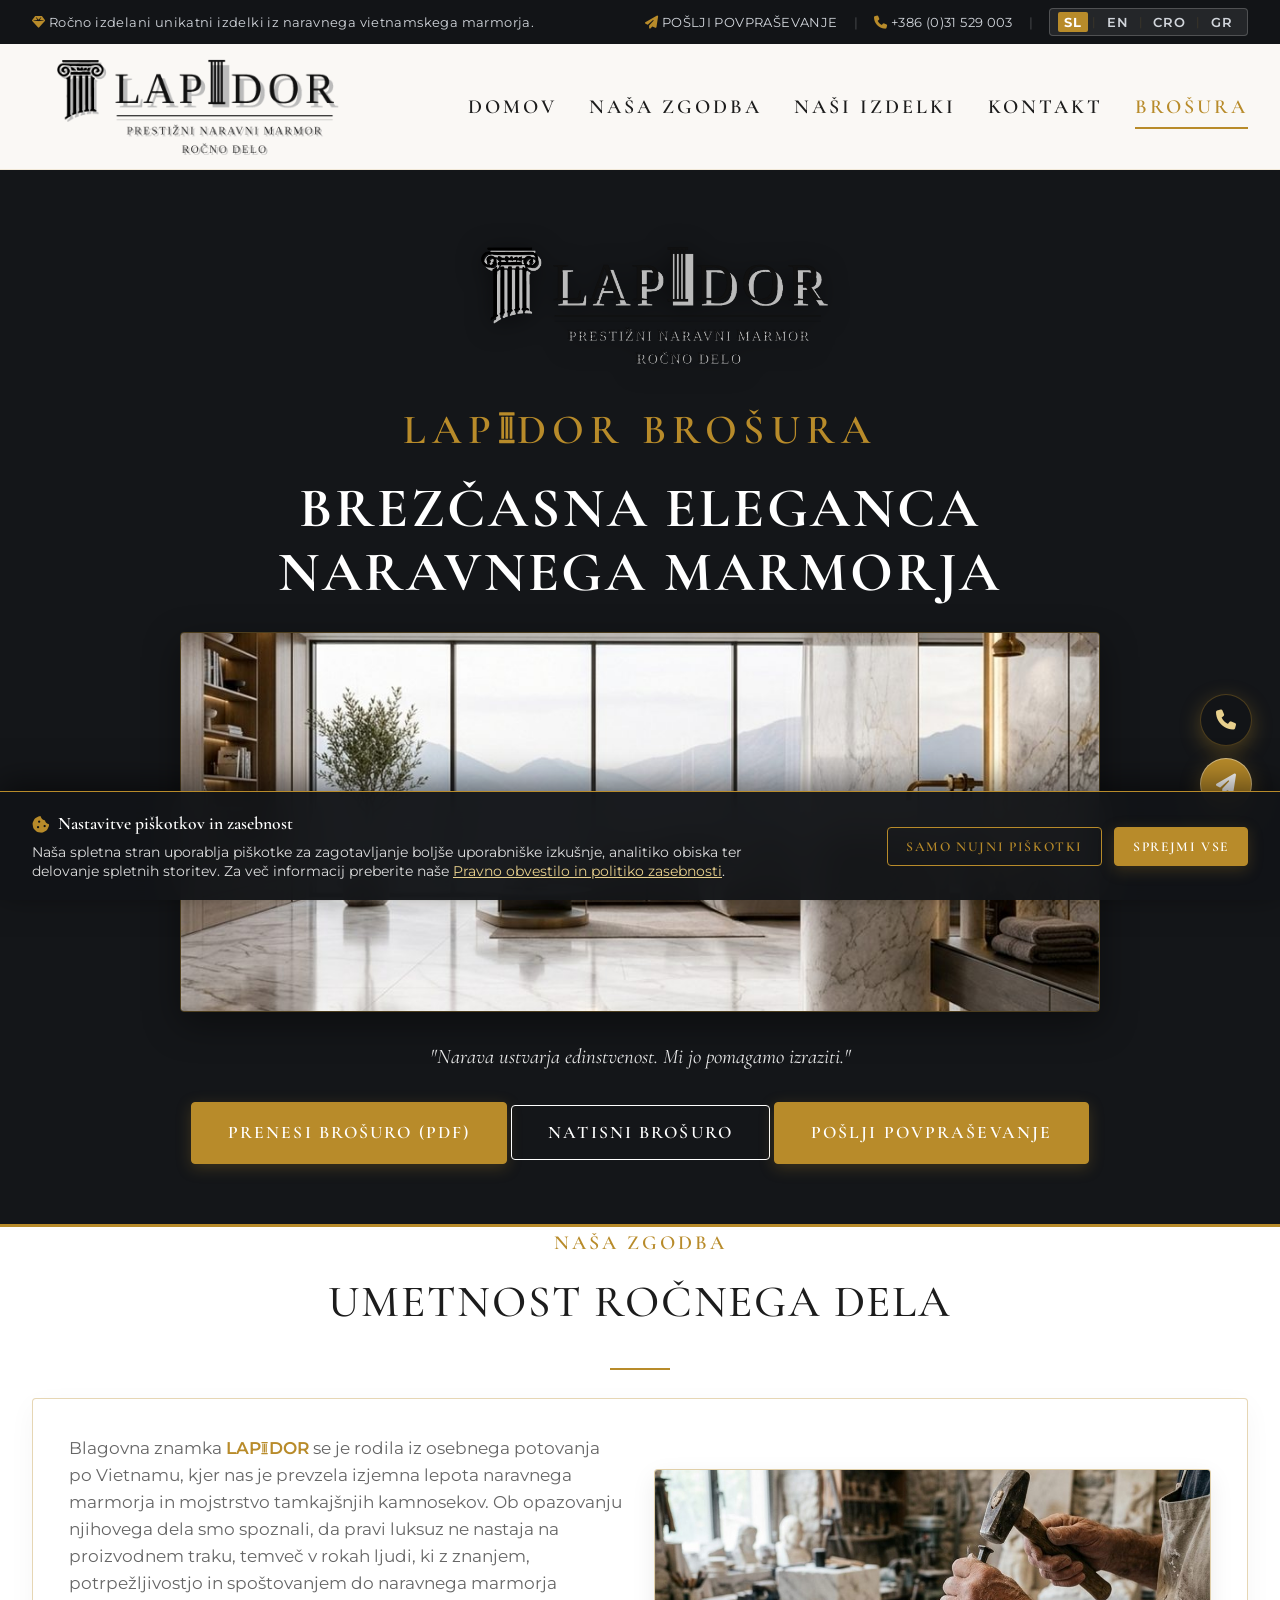
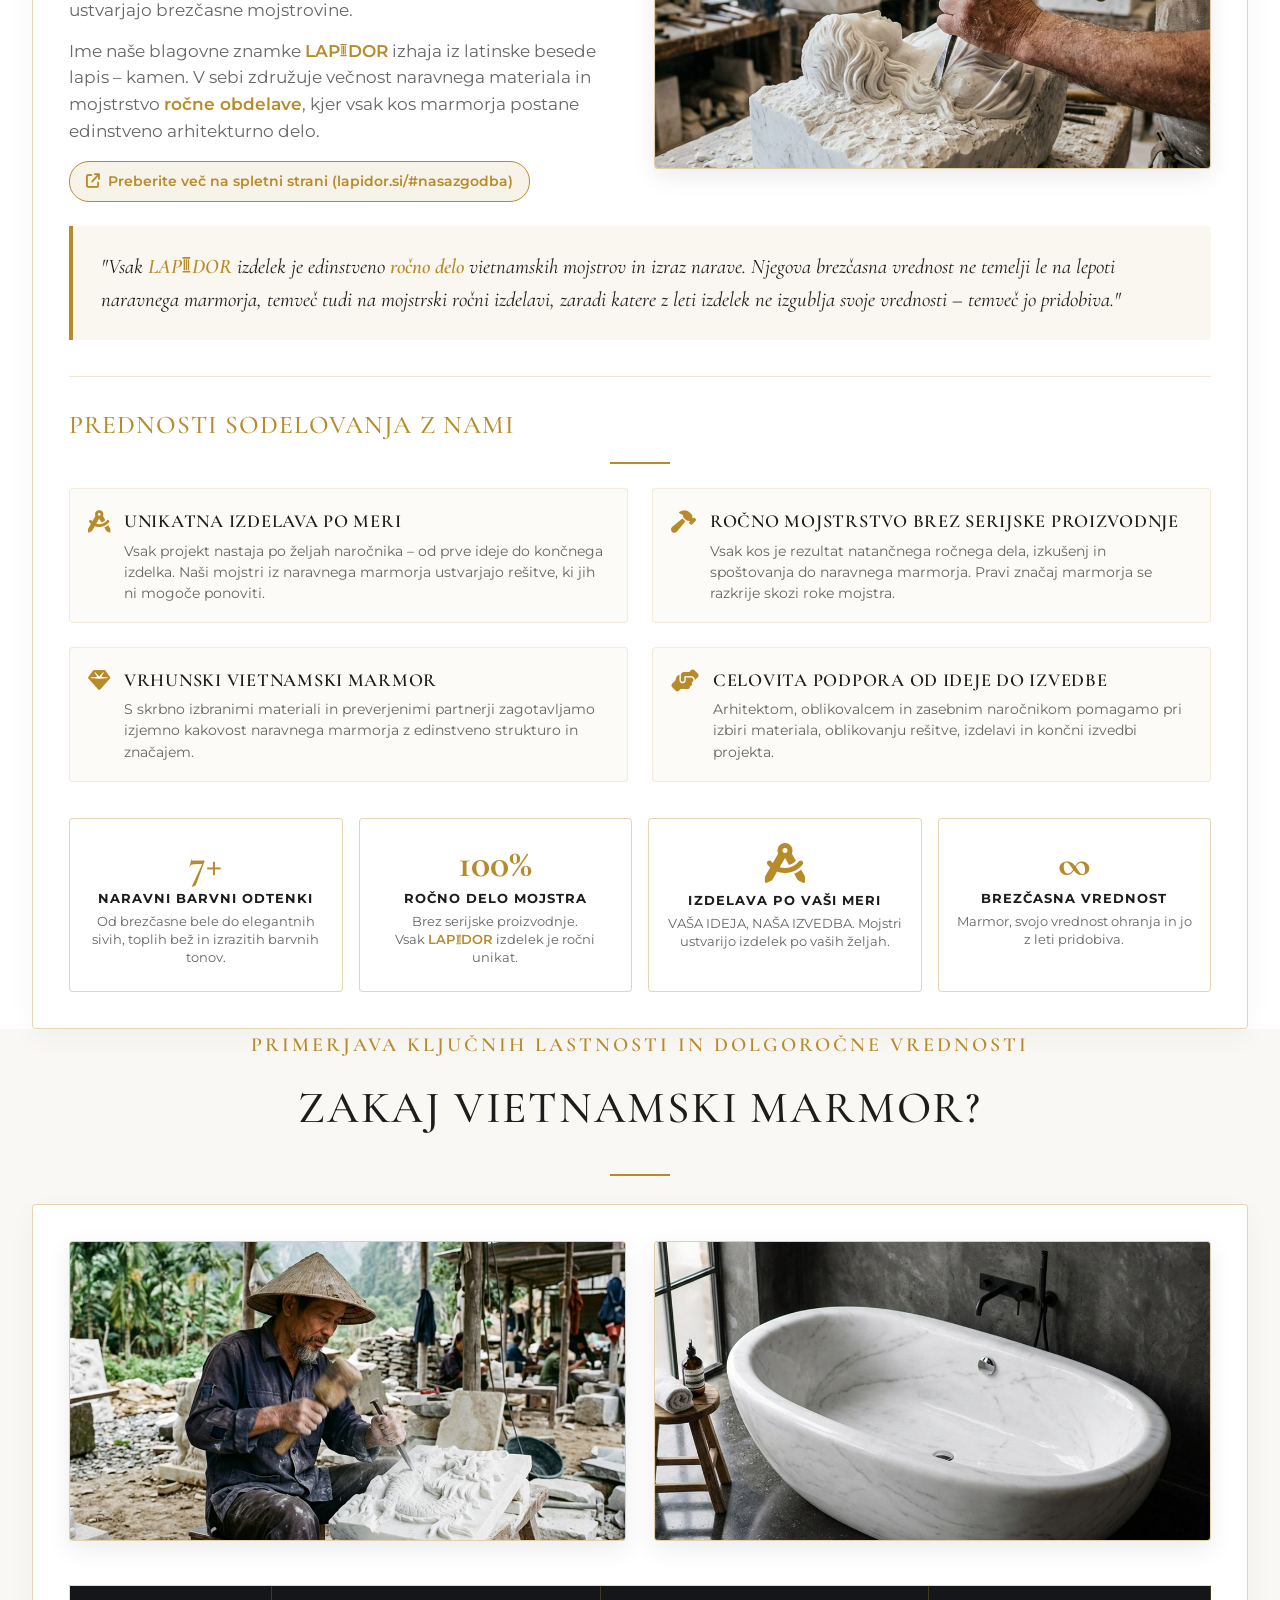
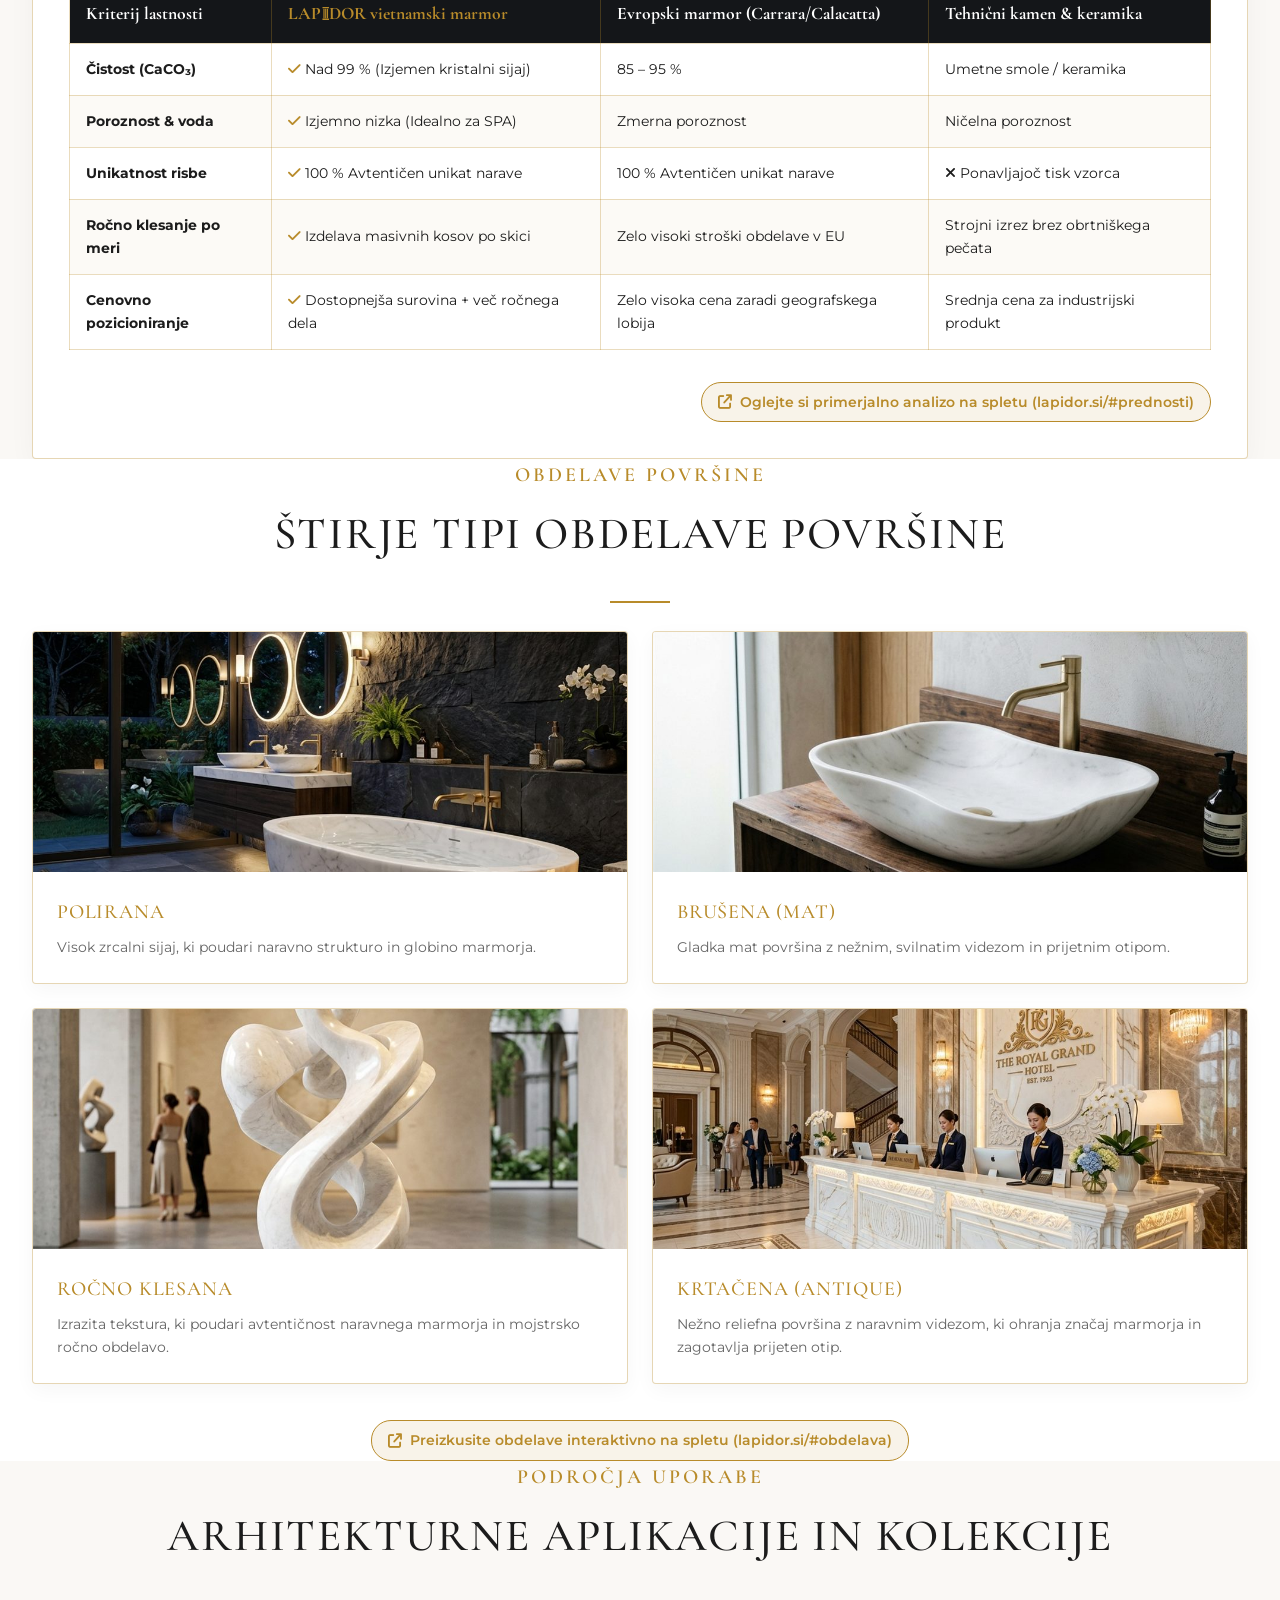
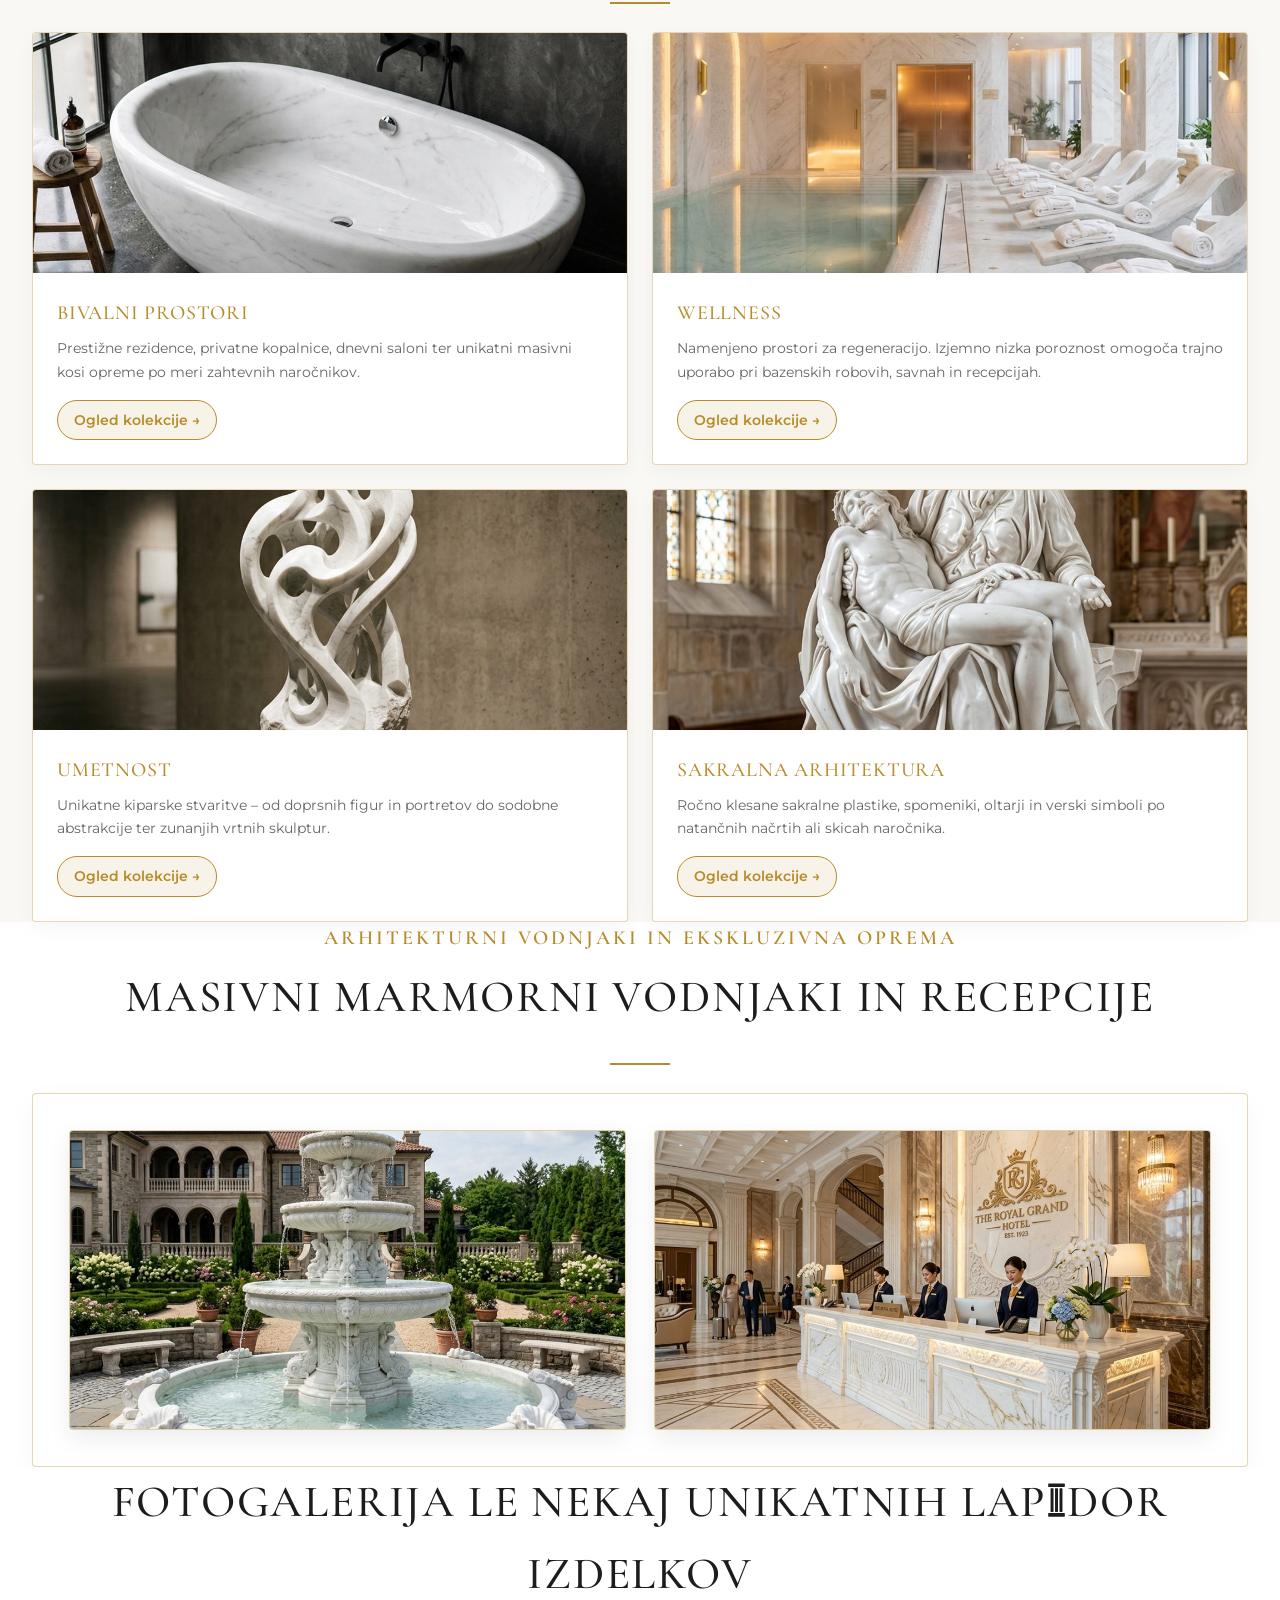
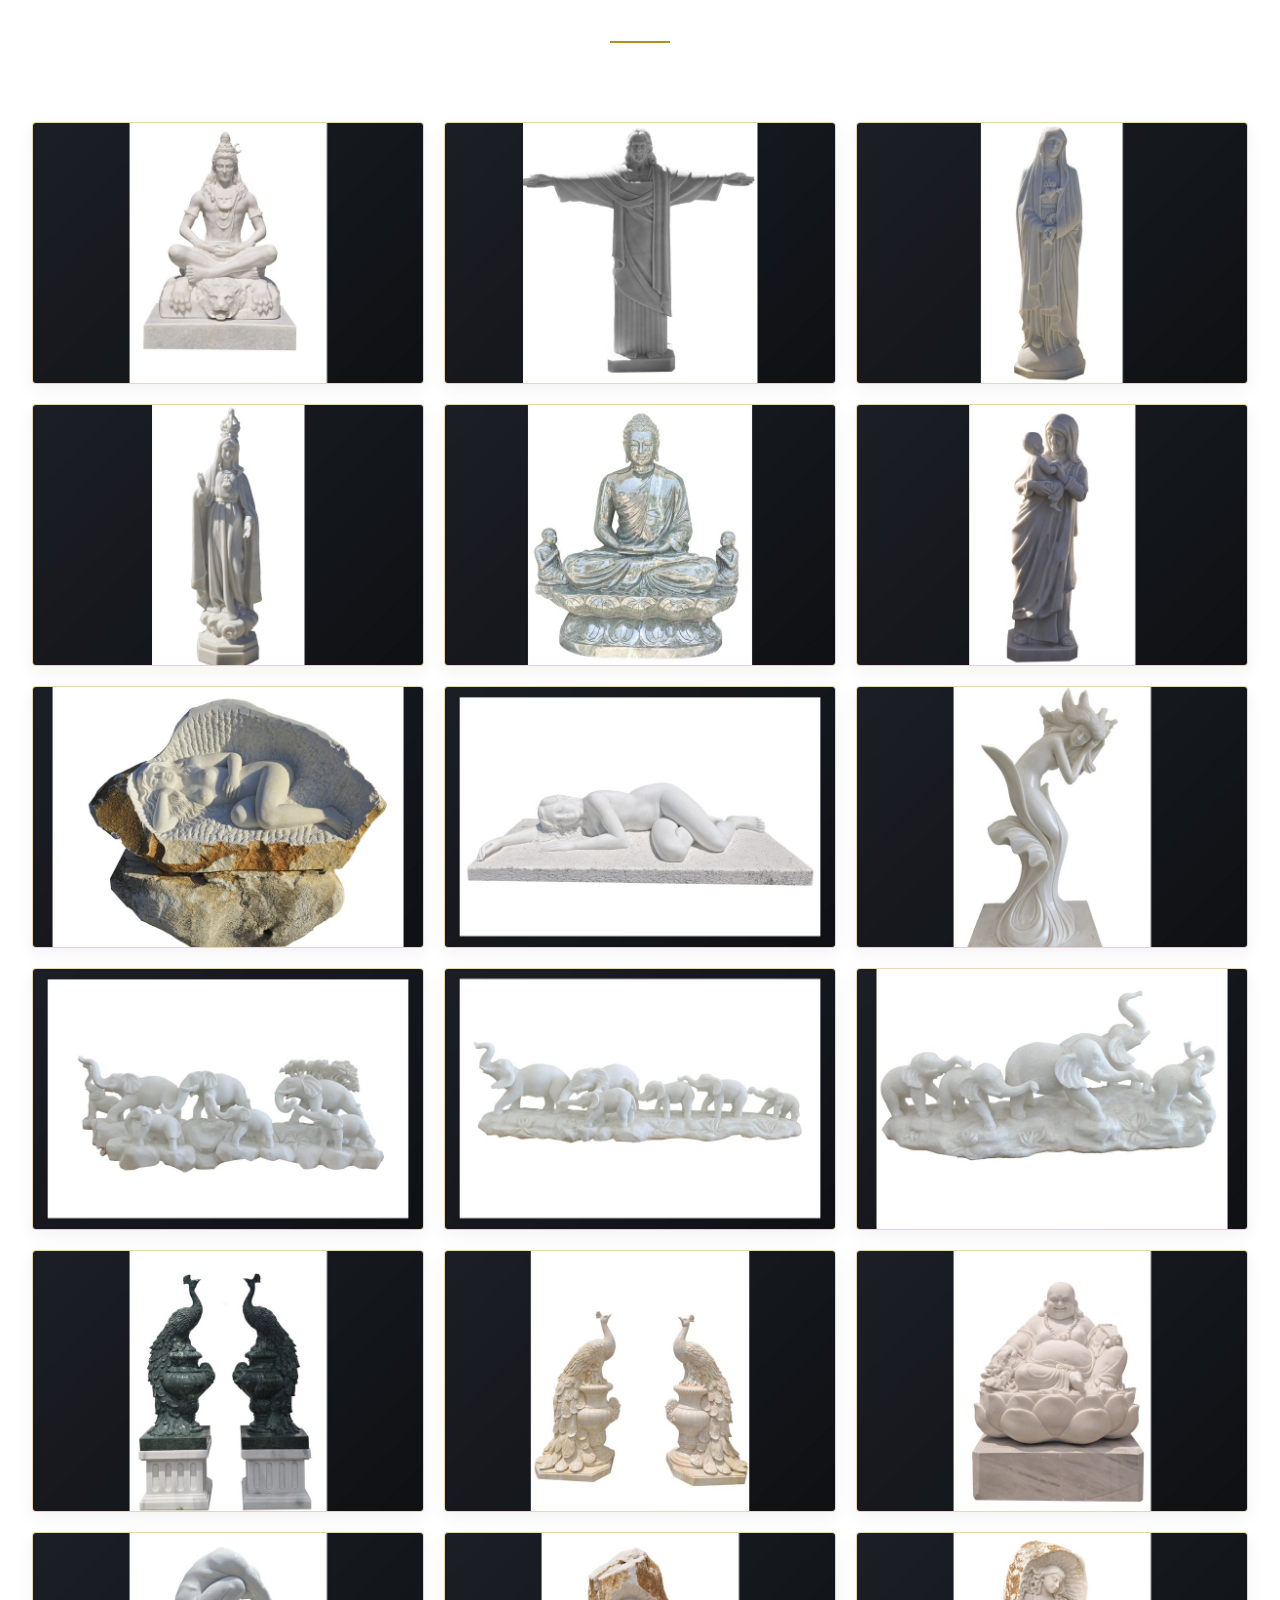
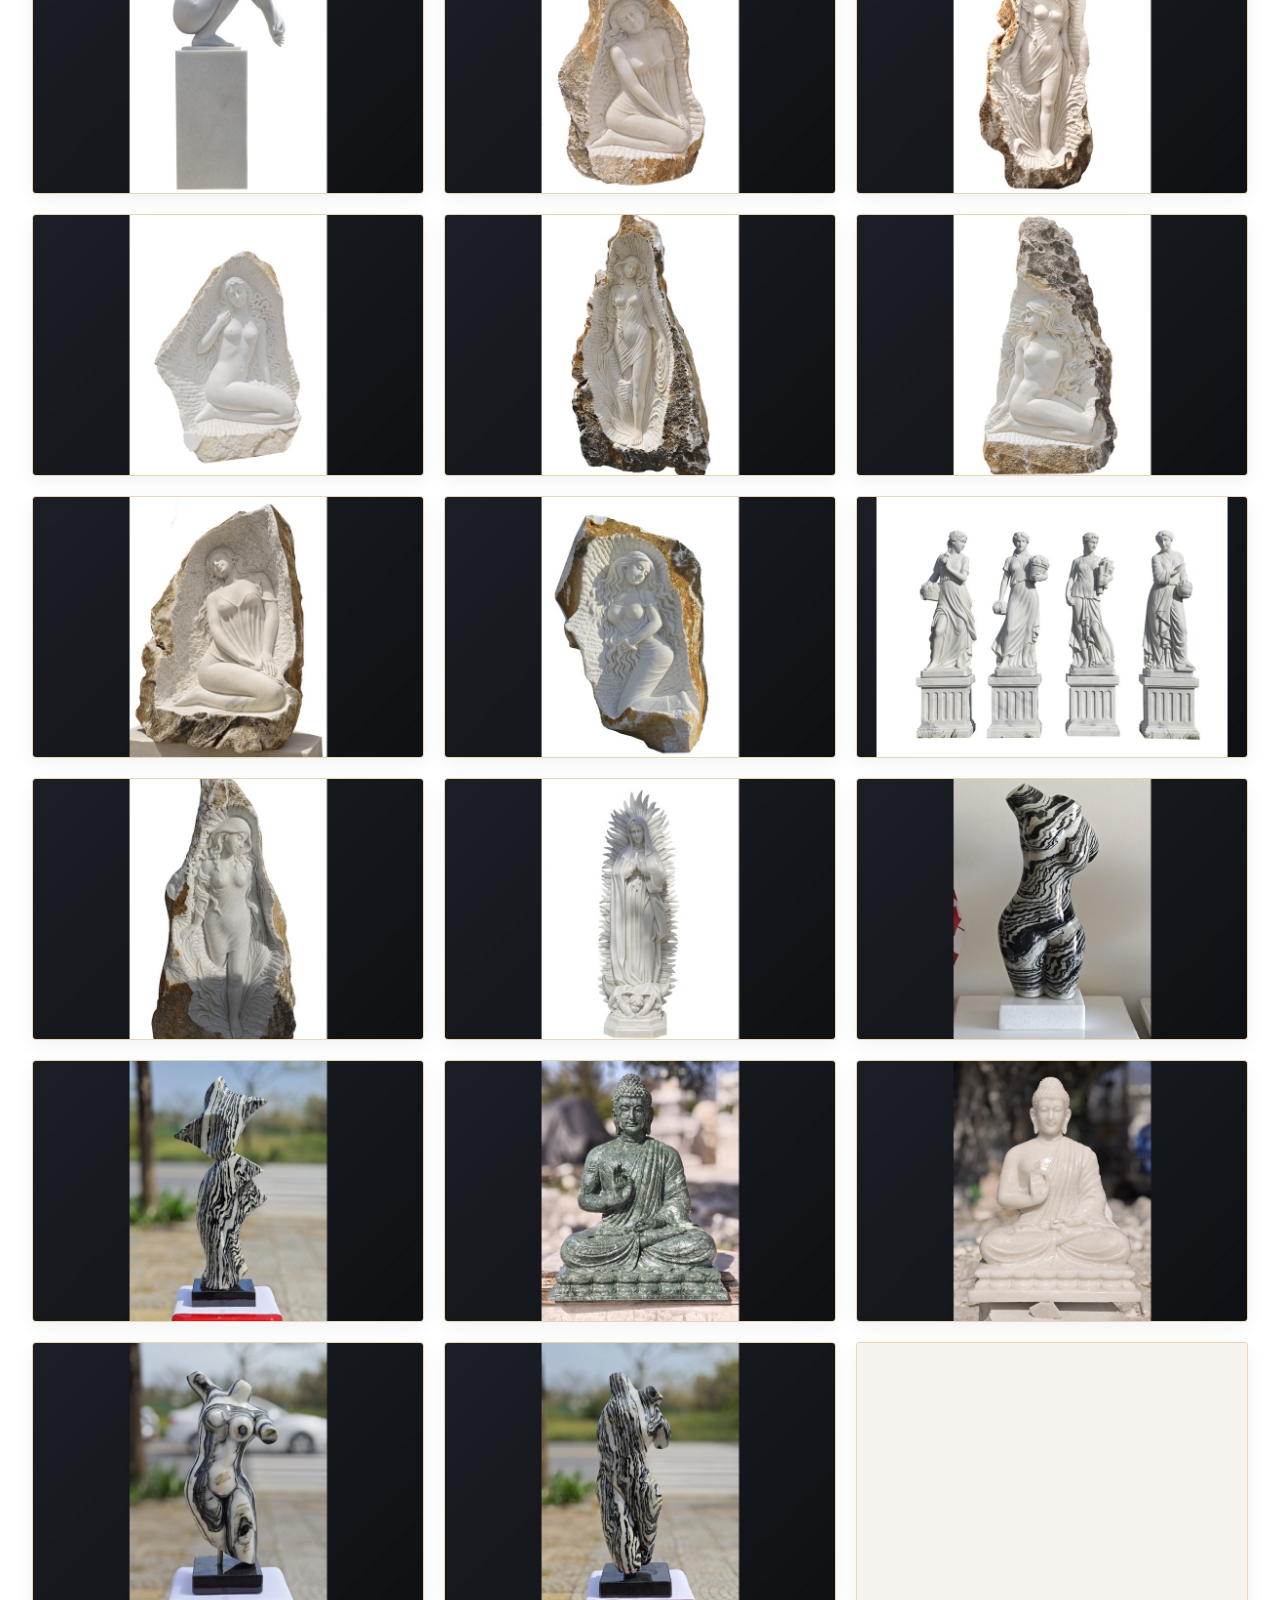
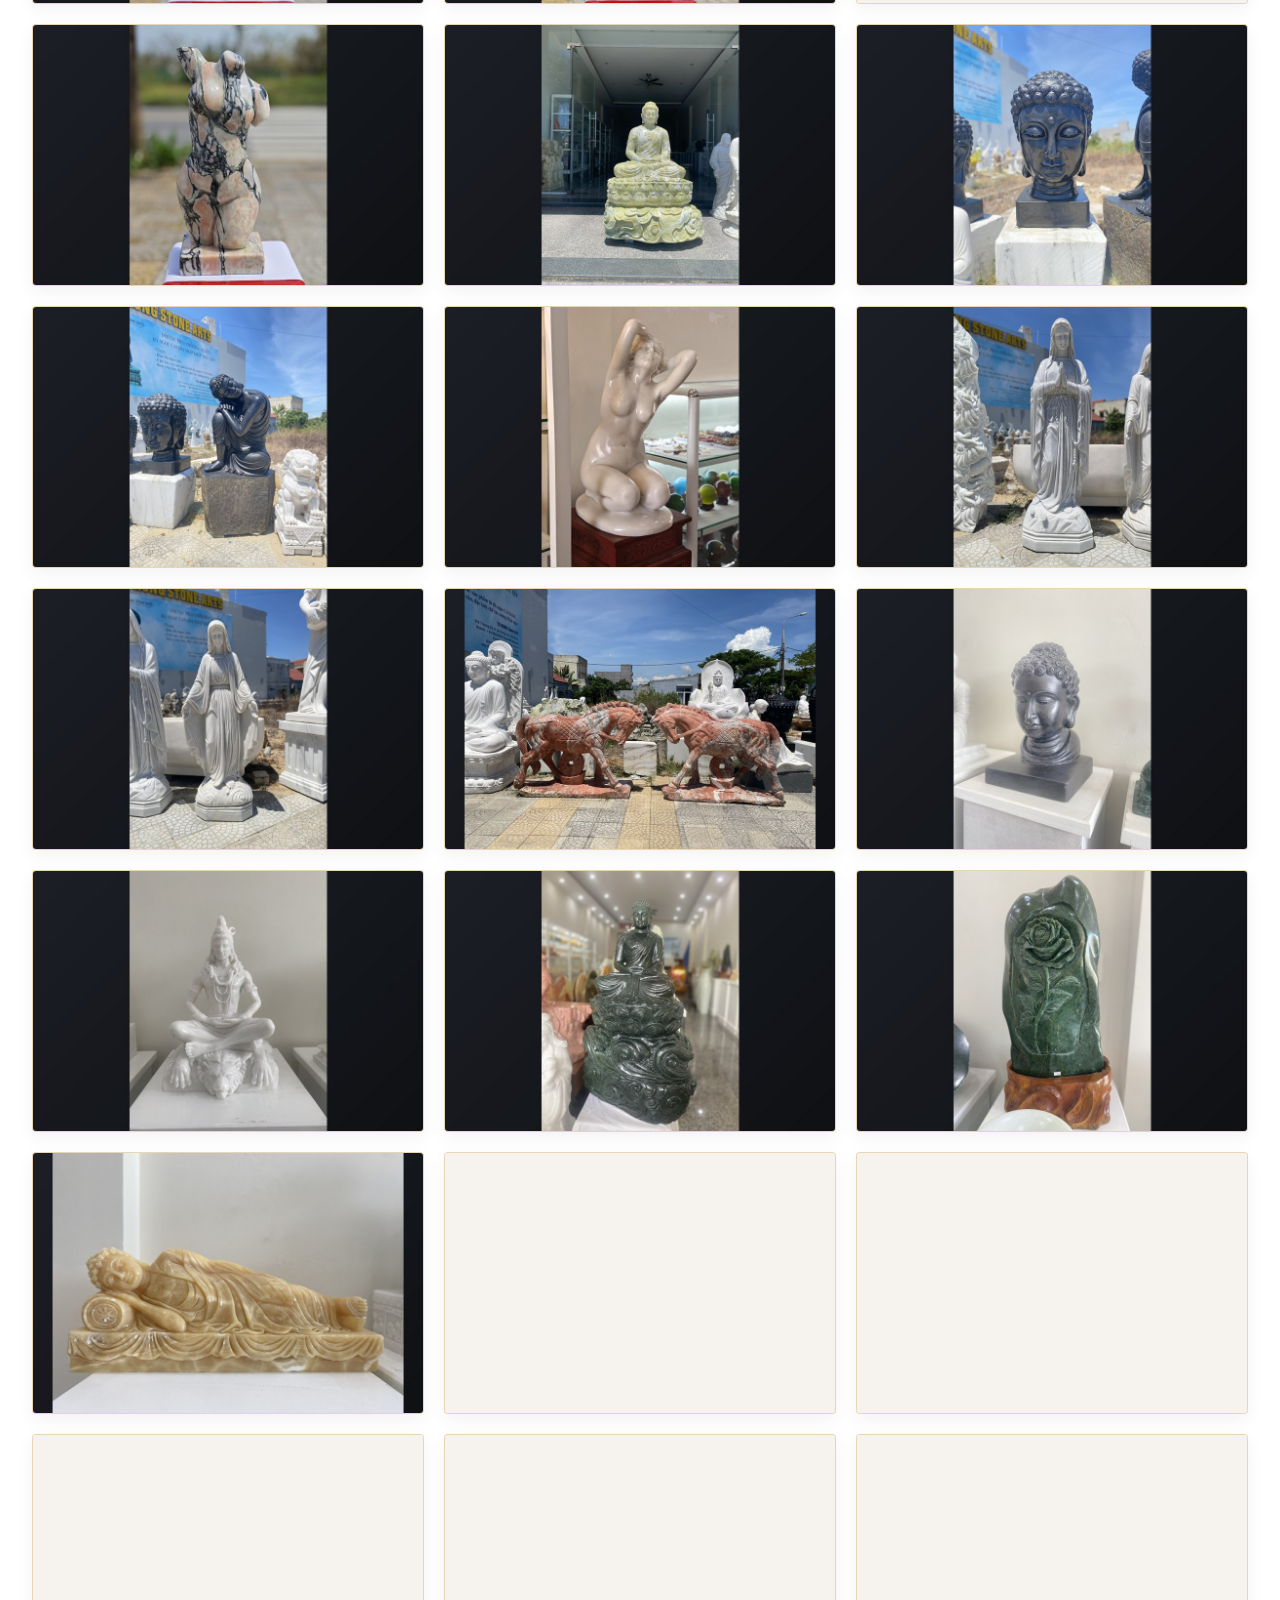
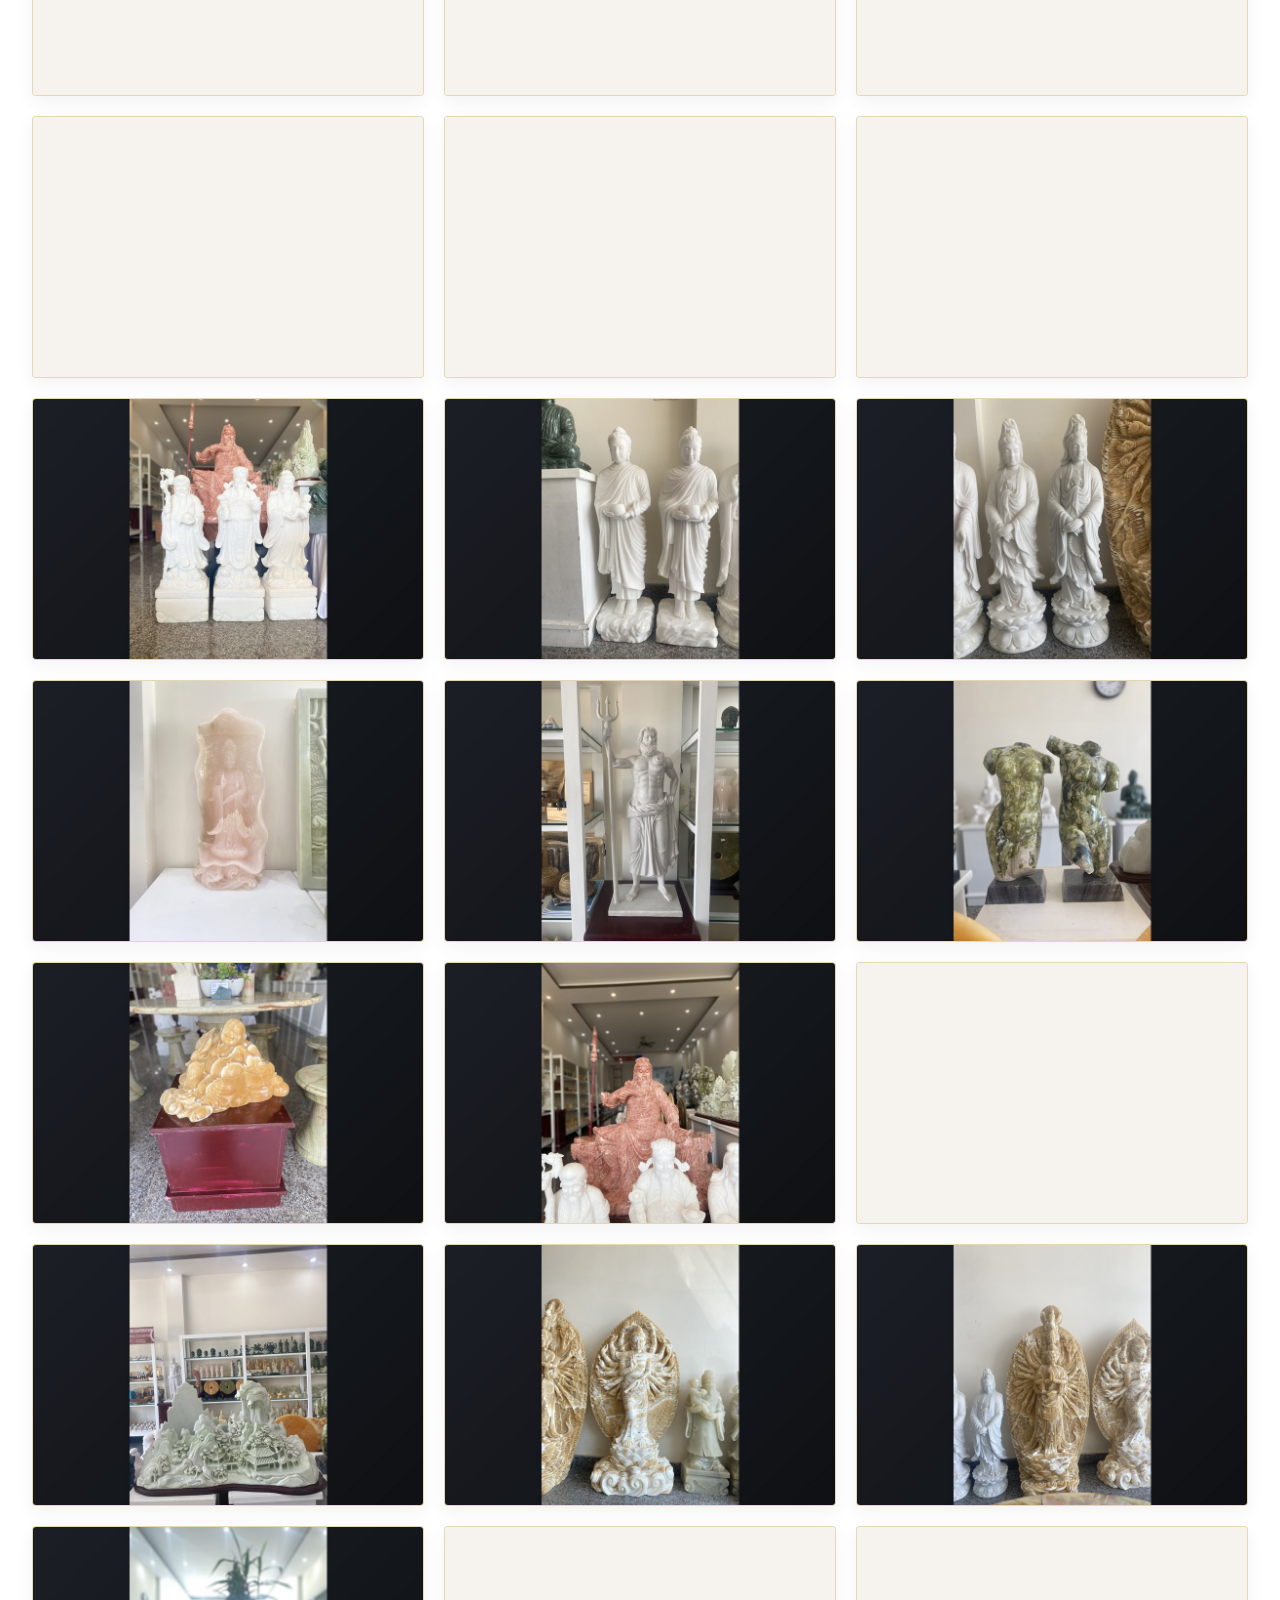
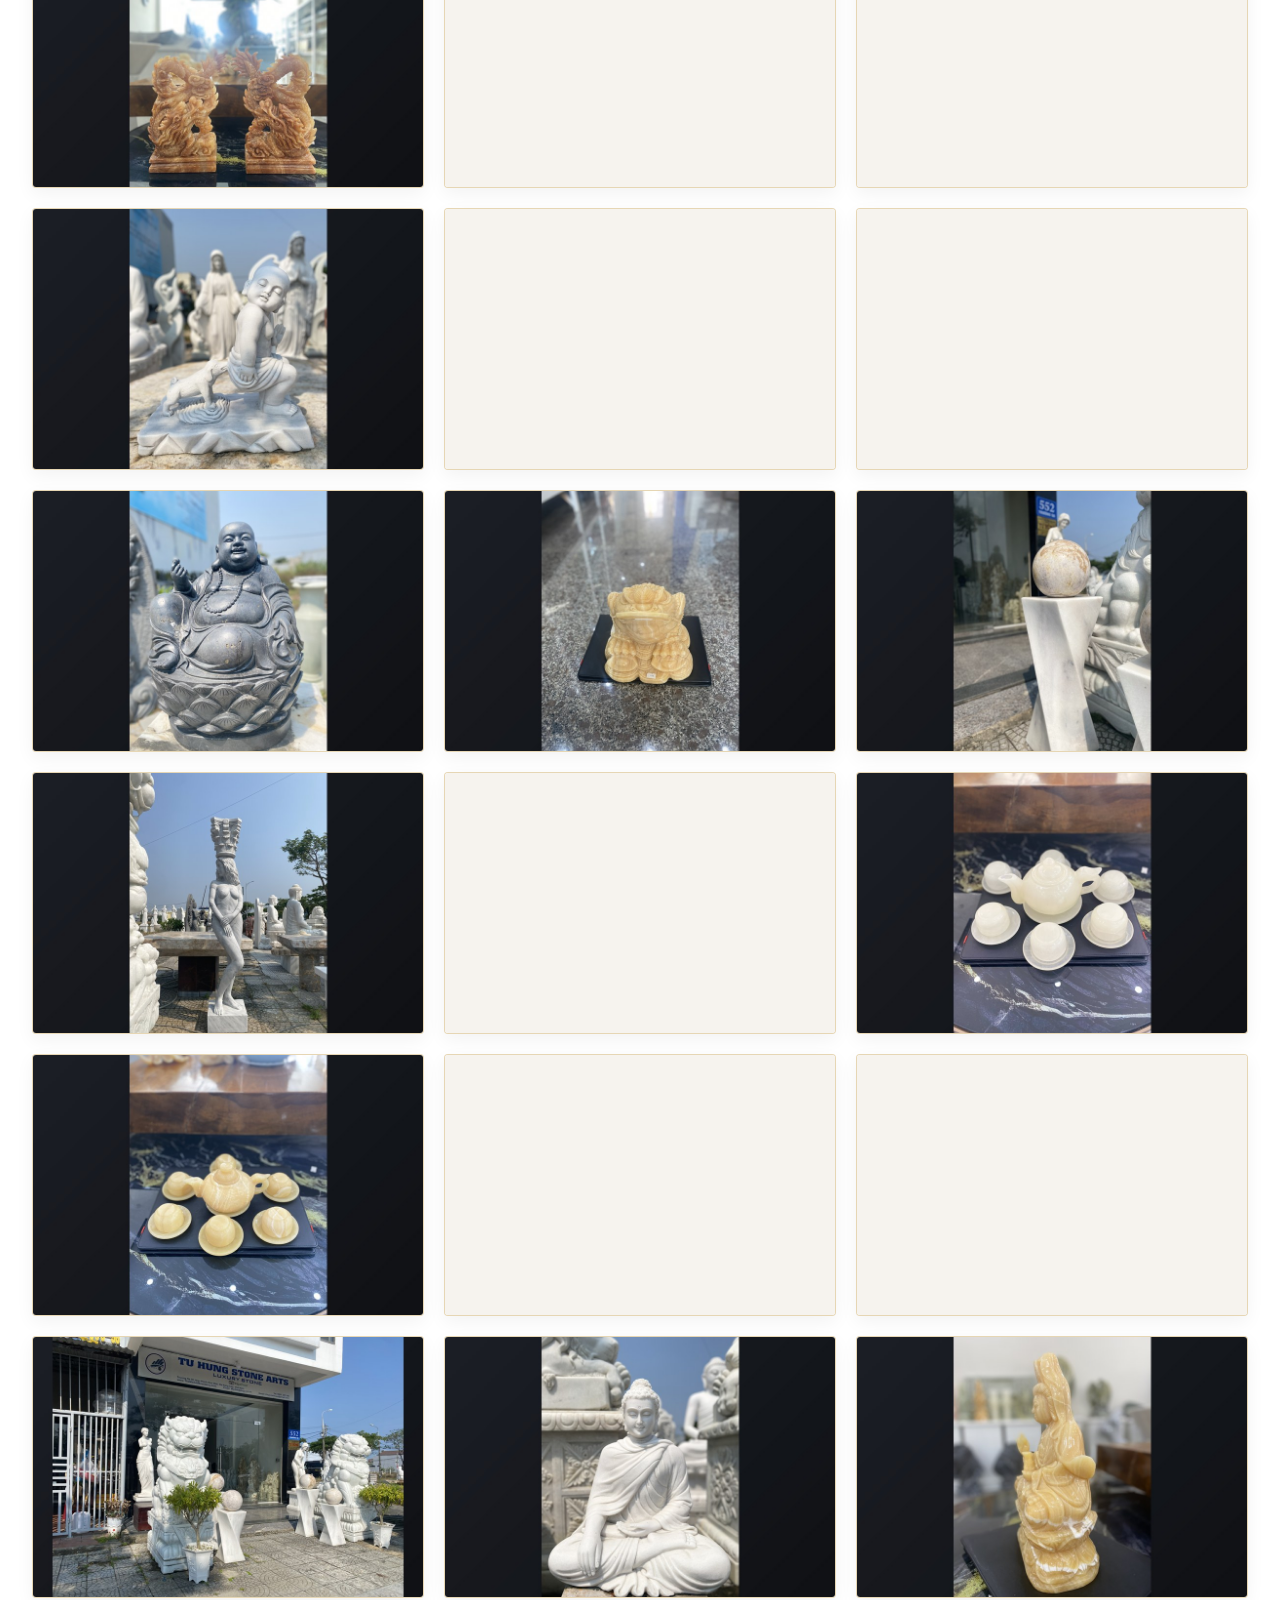
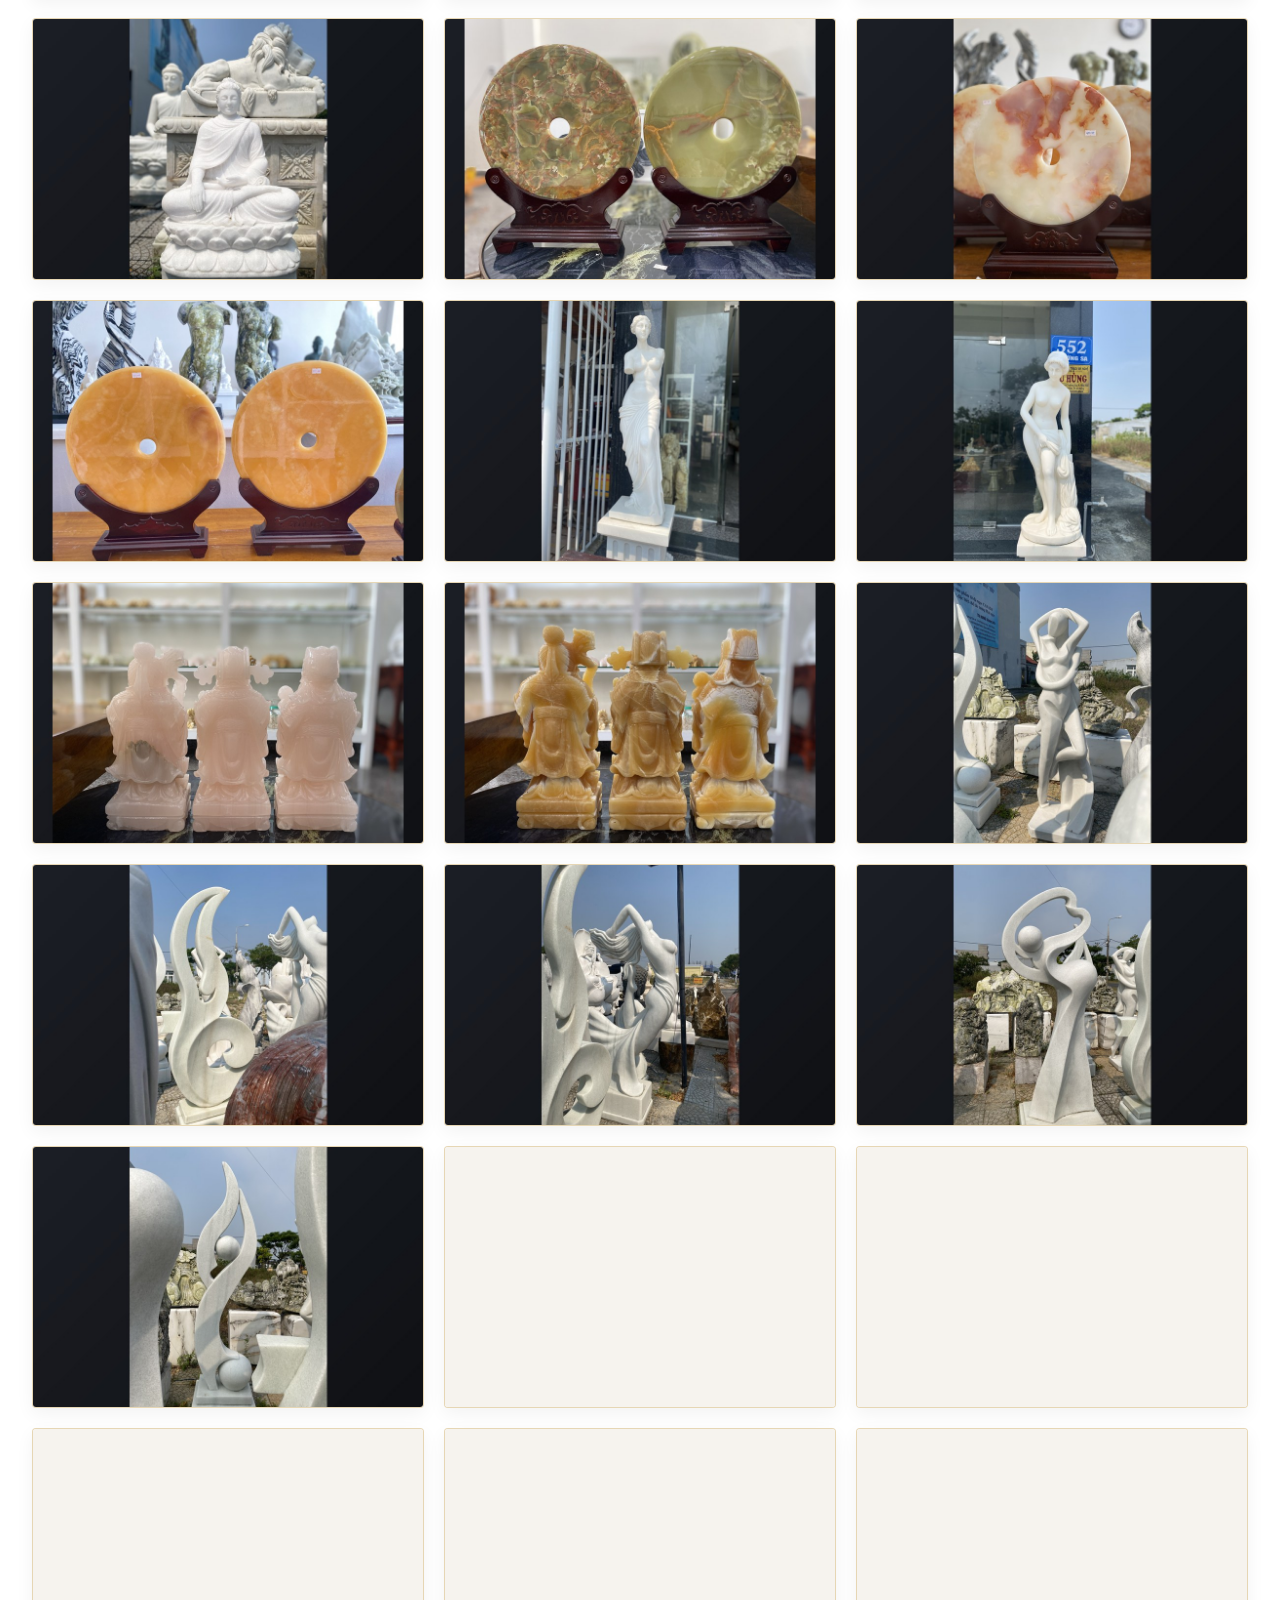
==== commit 72d92992: "Add EU GDPR Cookie Consent Banner with multi-language support and persistent consent" ====
--- a/brosura.html
+++ b/brosura.html
@@ -1867,7 +1867,23 @@
   </a>
  </div>
 
+ <!-- EU GDPR COOKIE CONSENT BANNER -->
+ <div id="cookie-banner" class="cookie-banner" role="dialog" aria-live="polite" aria-label="Nastavitve piškotkov">
+  <div class="container cookie-content">
+   <div class="cookie-text-box">
+    <div class="cookie-title"><i class="fa-solid fa-cookie-bite text-gold"></i> <span data-i18n="cookie_title">Nastavitve piškotkov in zasebnost</span></div>
+    <p class="cookie-desc" data-i18n="cookie_desc">
+     Naša spletna stran uporablja piškotke za zagotavljanje boljše uporabniške izkušnje, analitiko obiska ter delovanje spletnih storitev. Za več informacij preberite naše <a href="pravno-obvestilo.html" style="color: var(--gold-light); text-decoration: underline;">Pravno obvestilo in politiko zasebnosti</a>.
+    </p>
+   </div>
+   <div class="cookie-actions">
+    <button type="button" id="cookie-btn-essential" class="btn btn-outline-gold btn-sm" data-i18n="cookie_btn_essential">Samo nujni piškotki</button>
+    <button type="button" id="cookie-btn-accept" class="btn btn-gold btn-sm" data-i18n="cookie_btn_accept">Sprejmi vse</button>
+   </div>
+  </div>
+ </div>
+
  <!-- JS Engine -->
-   <script src="main.js?v=1.4"></script>
+ <script src="main.js?v=1.5"></script>
 </body>
 </html>
--- a/style.css
+++ b/style.css
@@ -1797,3 +1797,86 @@
   .slider-arrow-right { right: 5px; }
 }
 
+/* --------------------------------------------------
+ * 18. EU GDPR Cookie Consent Banner
+ * -------------------------------------------------- */
+.cookie-banner {
+  position: fixed;
+  bottom: 0;
+  left: 0;
+  width: 100%;
+  background: rgba(18, 20, 23, 0.96);
+  backdrop-filter: blur(16px);
+  -webkit-backdrop-filter: blur(16px);
+  border-top: 1px solid var(--gold-primary);
+  box-shadow: 0 -8px 30px rgba(0, 0, 0, 0.5);
+  z-index: 99999;
+  padding: 18px 0;
+  transform: translateY(100%);
+  opacity: 0;
+  visibility: hidden;
+  transition: transform 0.4s cubic-bezier(0.16, 1, 0.3, 1), opacity 0.4s ease, visibility 0.4s ease;
+}
+
+.cookie-banner.show {
+  transform: translateY(0);
+  opacity: 1;
+  visibility: visible;
+}
+
+.cookie-content {
+  display: flex;
+  align-items: center;
+  justify-content: space-between;
+  gap: 24px;
+}
+
+.cookie-title {
+  font-family: var(--font-serif);
+  font-size: 1.1rem;
+  font-weight: 600;
+  color: #ffffff;
+  margin-bottom: 4px;
+  display: flex;
+  align-items: center;
+  gap: 8px;
+}
+
+.cookie-desc {
+  font-size: 0.85rem;
+  color: rgba(255, 255, 255, 0.85);
+  line-height: 1.45;
+  margin: 0;
+  max-width: 780px;
+}
+
+.cookie-actions {
+  display: flex;
+  align-items: center;
+  gap: 12px;
+  flex-shrink: 0;
+}
+
+.cookie-actions .btn-sm {
+  padding: 10px 18px;
+  font-size: 0.85rem;
+  white-space: nowrap;
+}
+
+@media (max-width: 768px) {
+  .cookie-content {
+    flex-direction: column;
+    align-items: flex-start;
+    gap: 16px;
+  }
+  .cookie-actions {
+    width: 100%;
+    justify-content: flex-end;
+  }
+  .cookie-actions .btn-sm {
+    flex: 1;
+    text-align: center;
+  }
+}
+
+
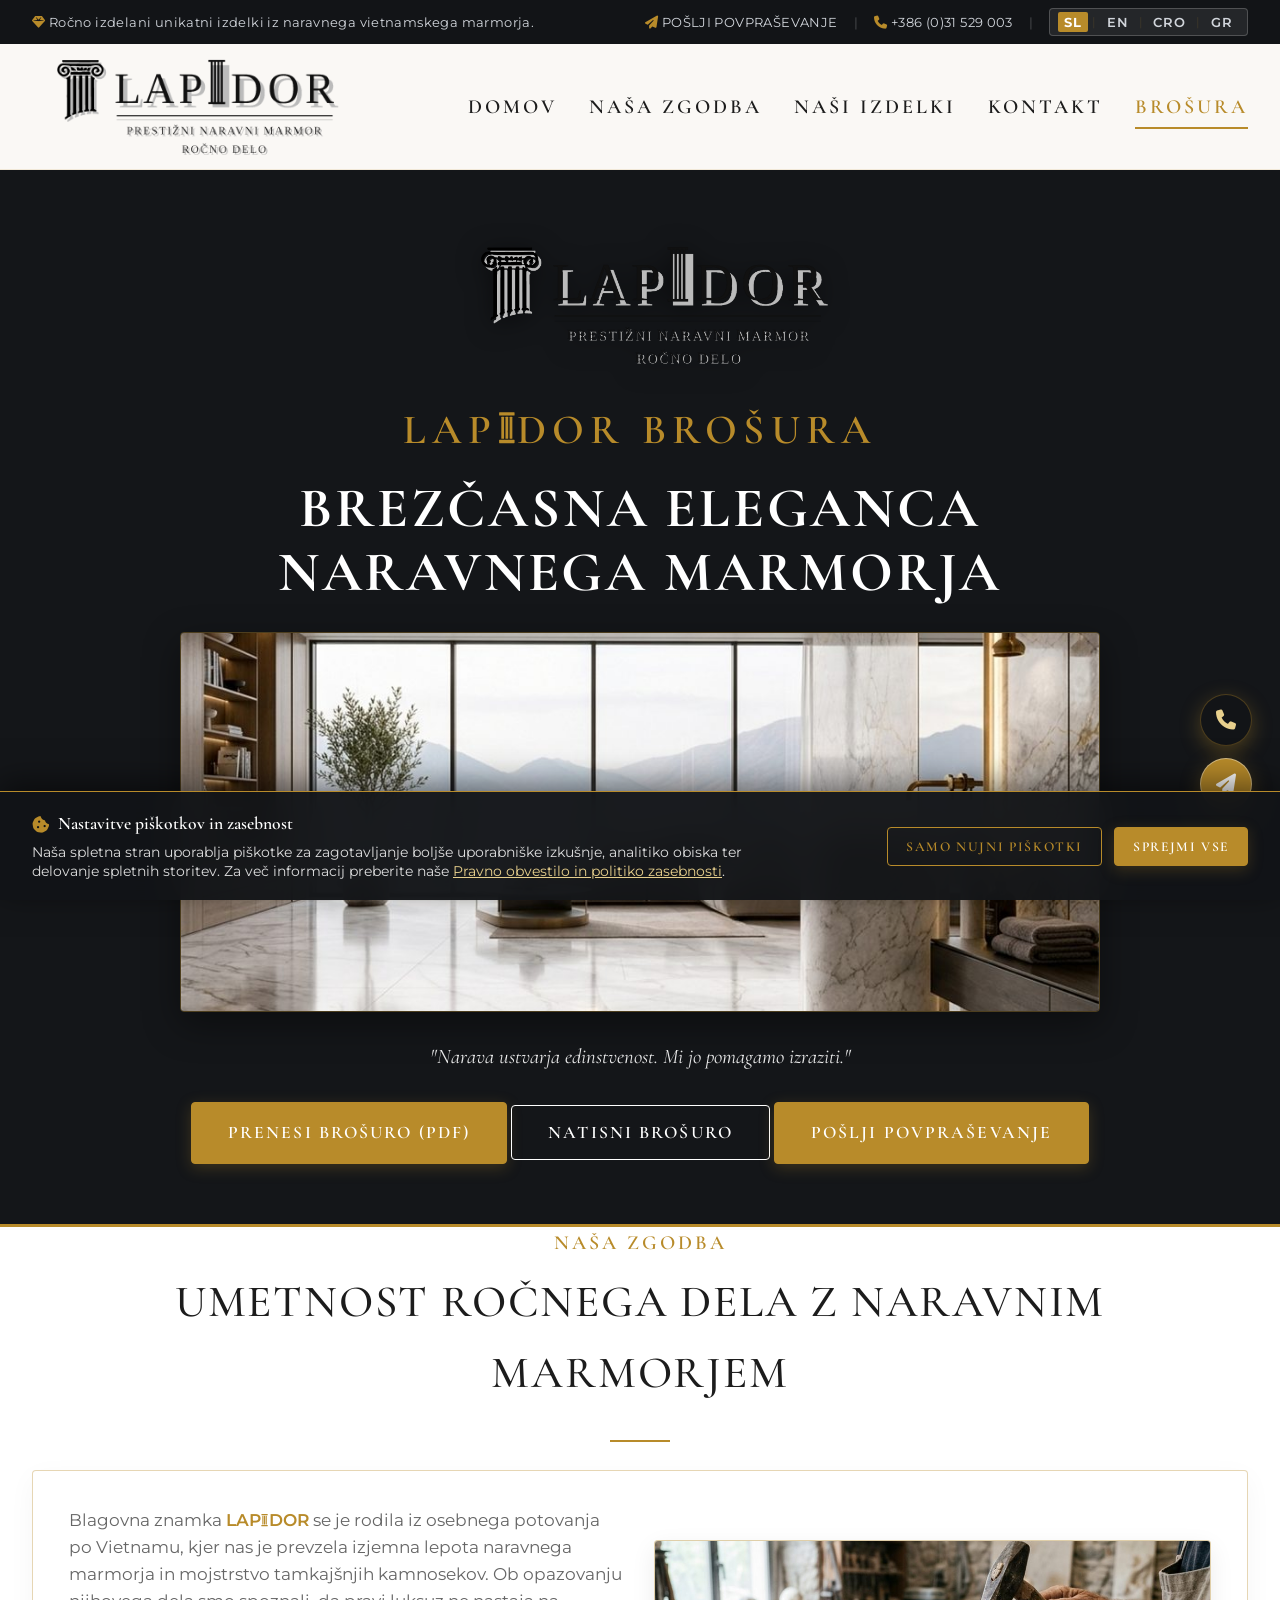
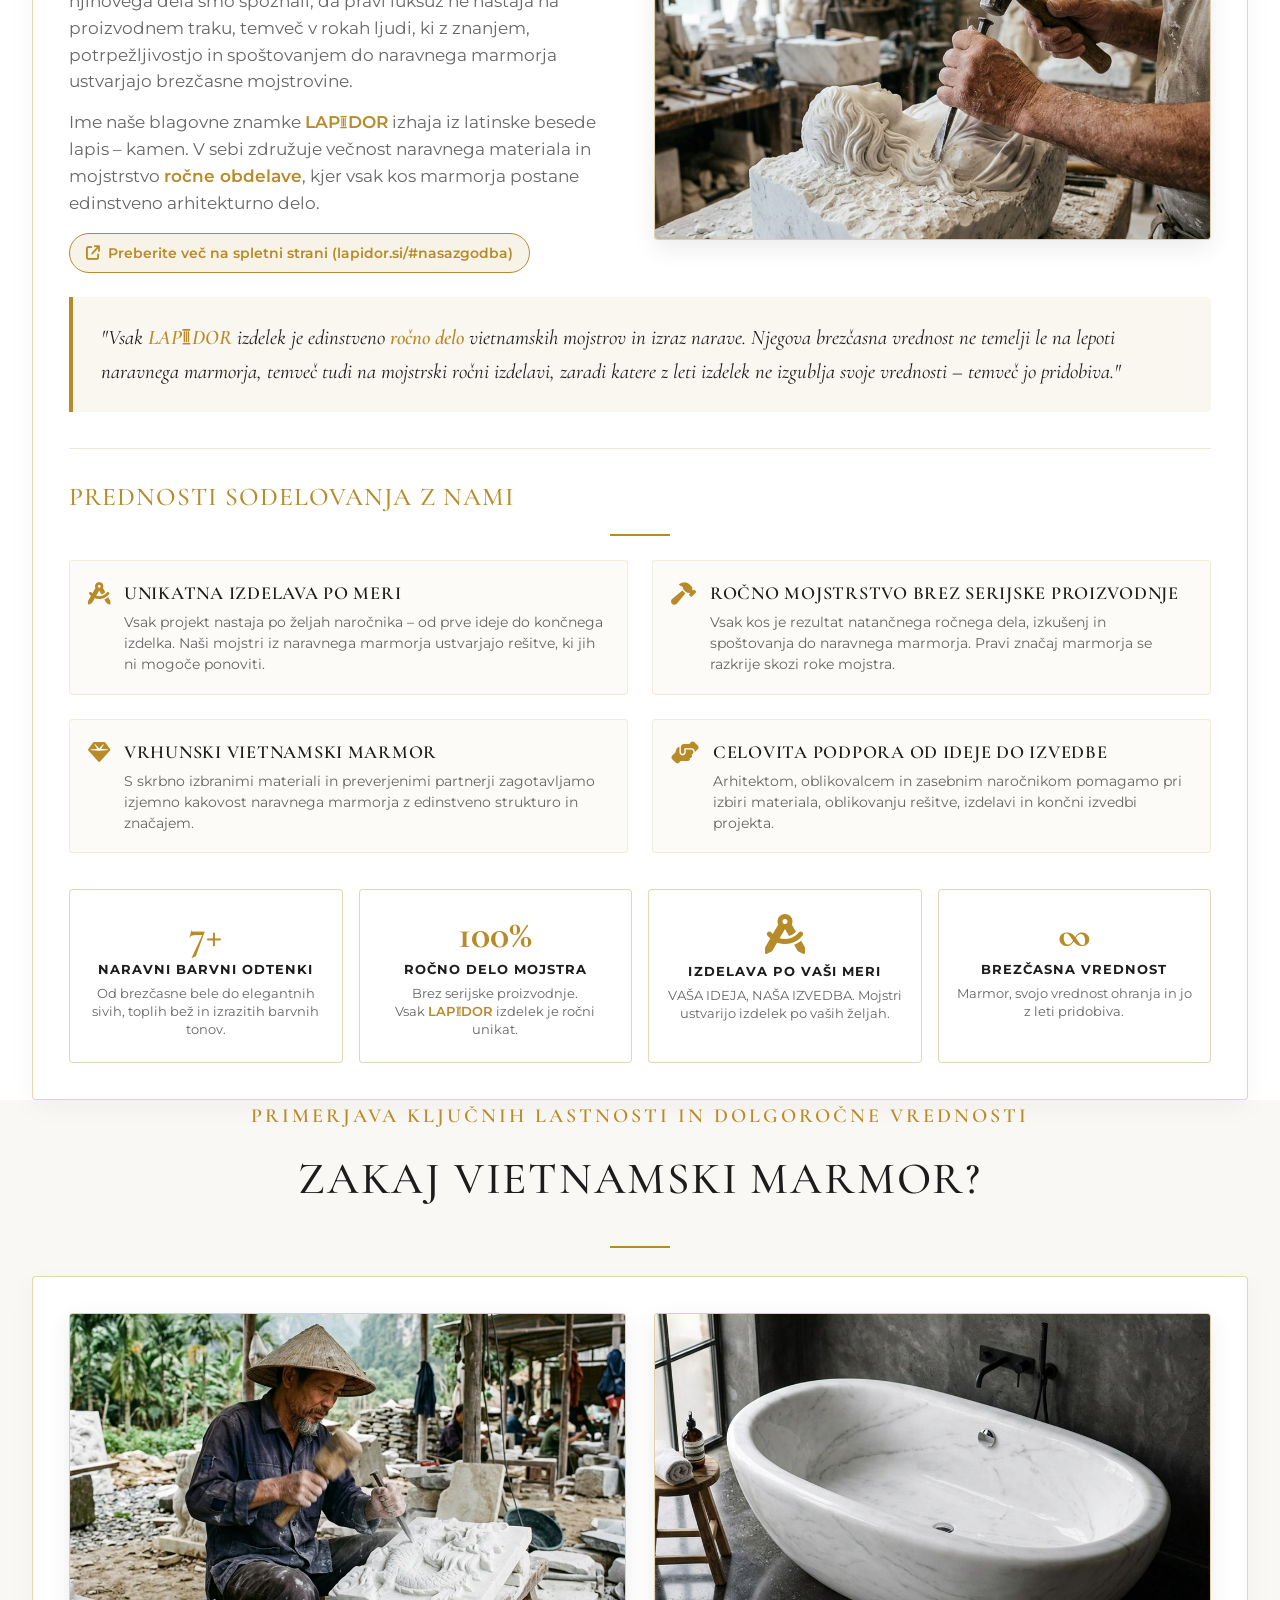
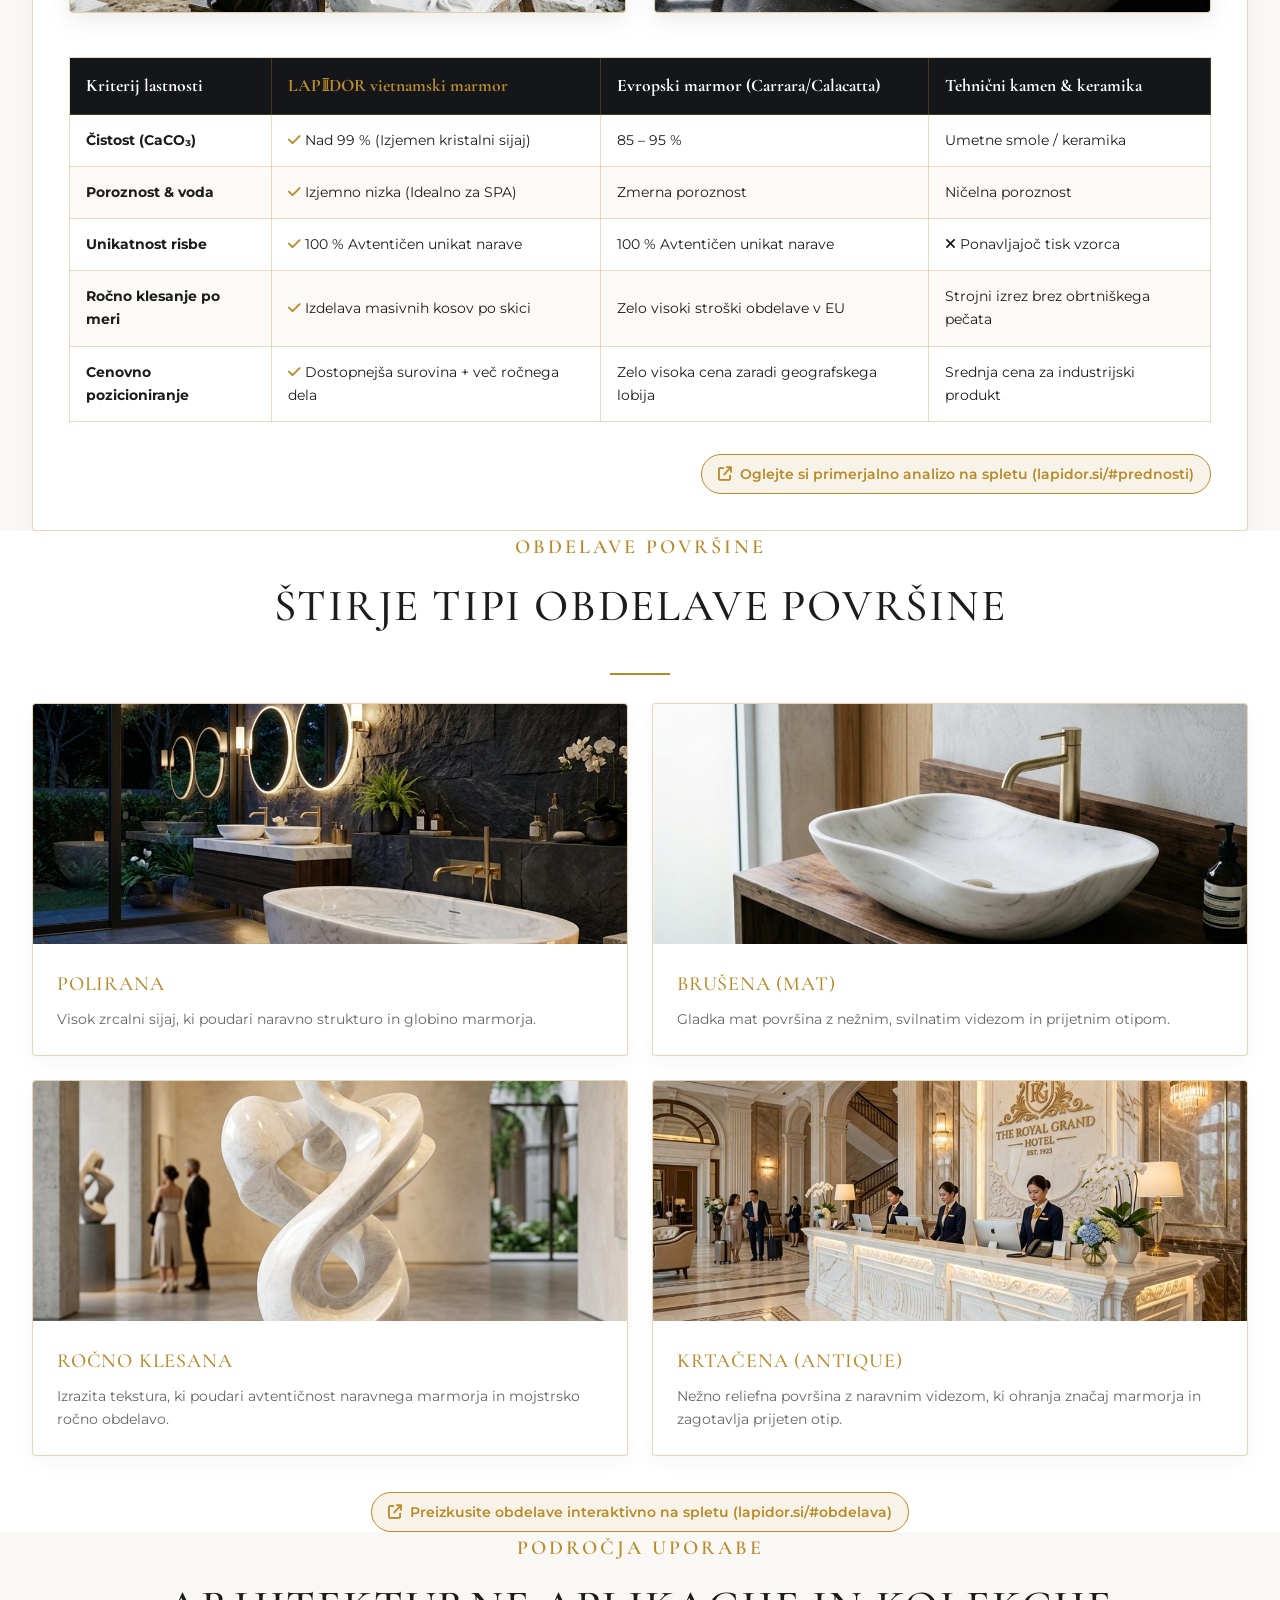
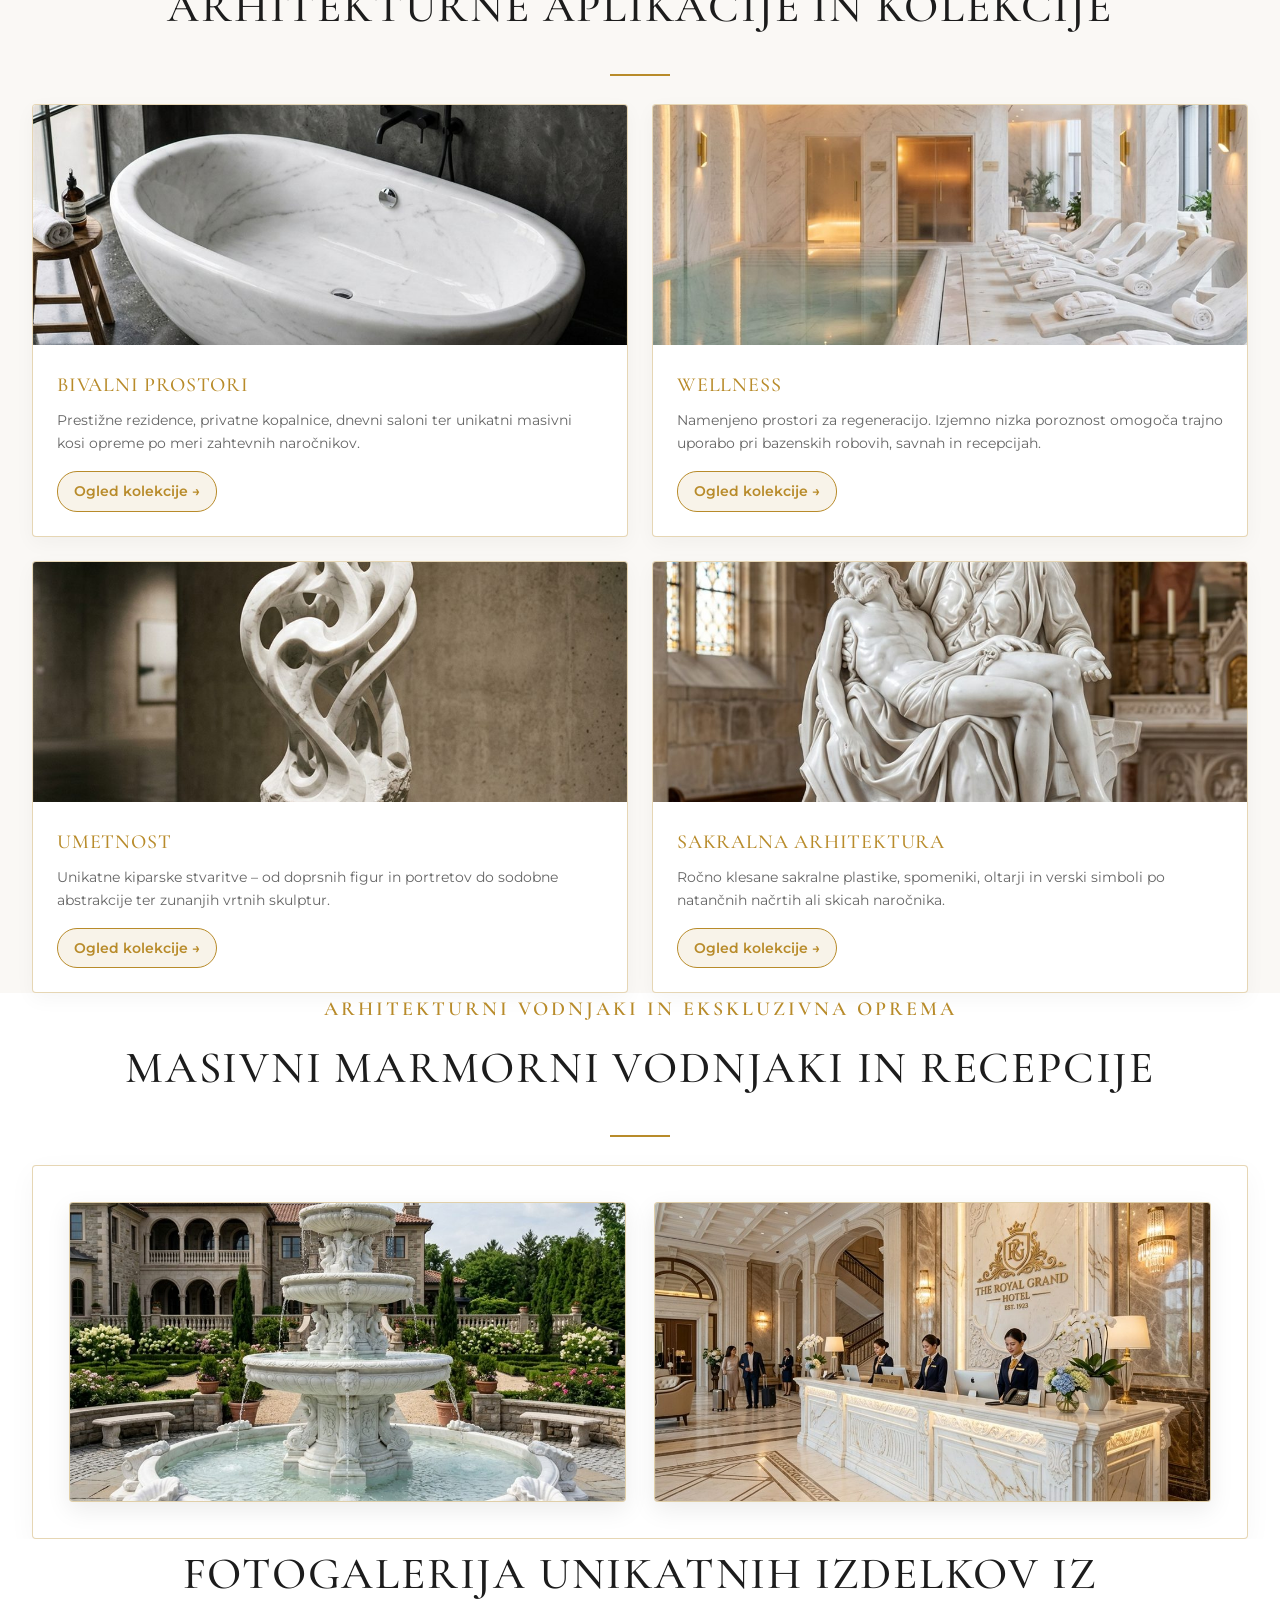
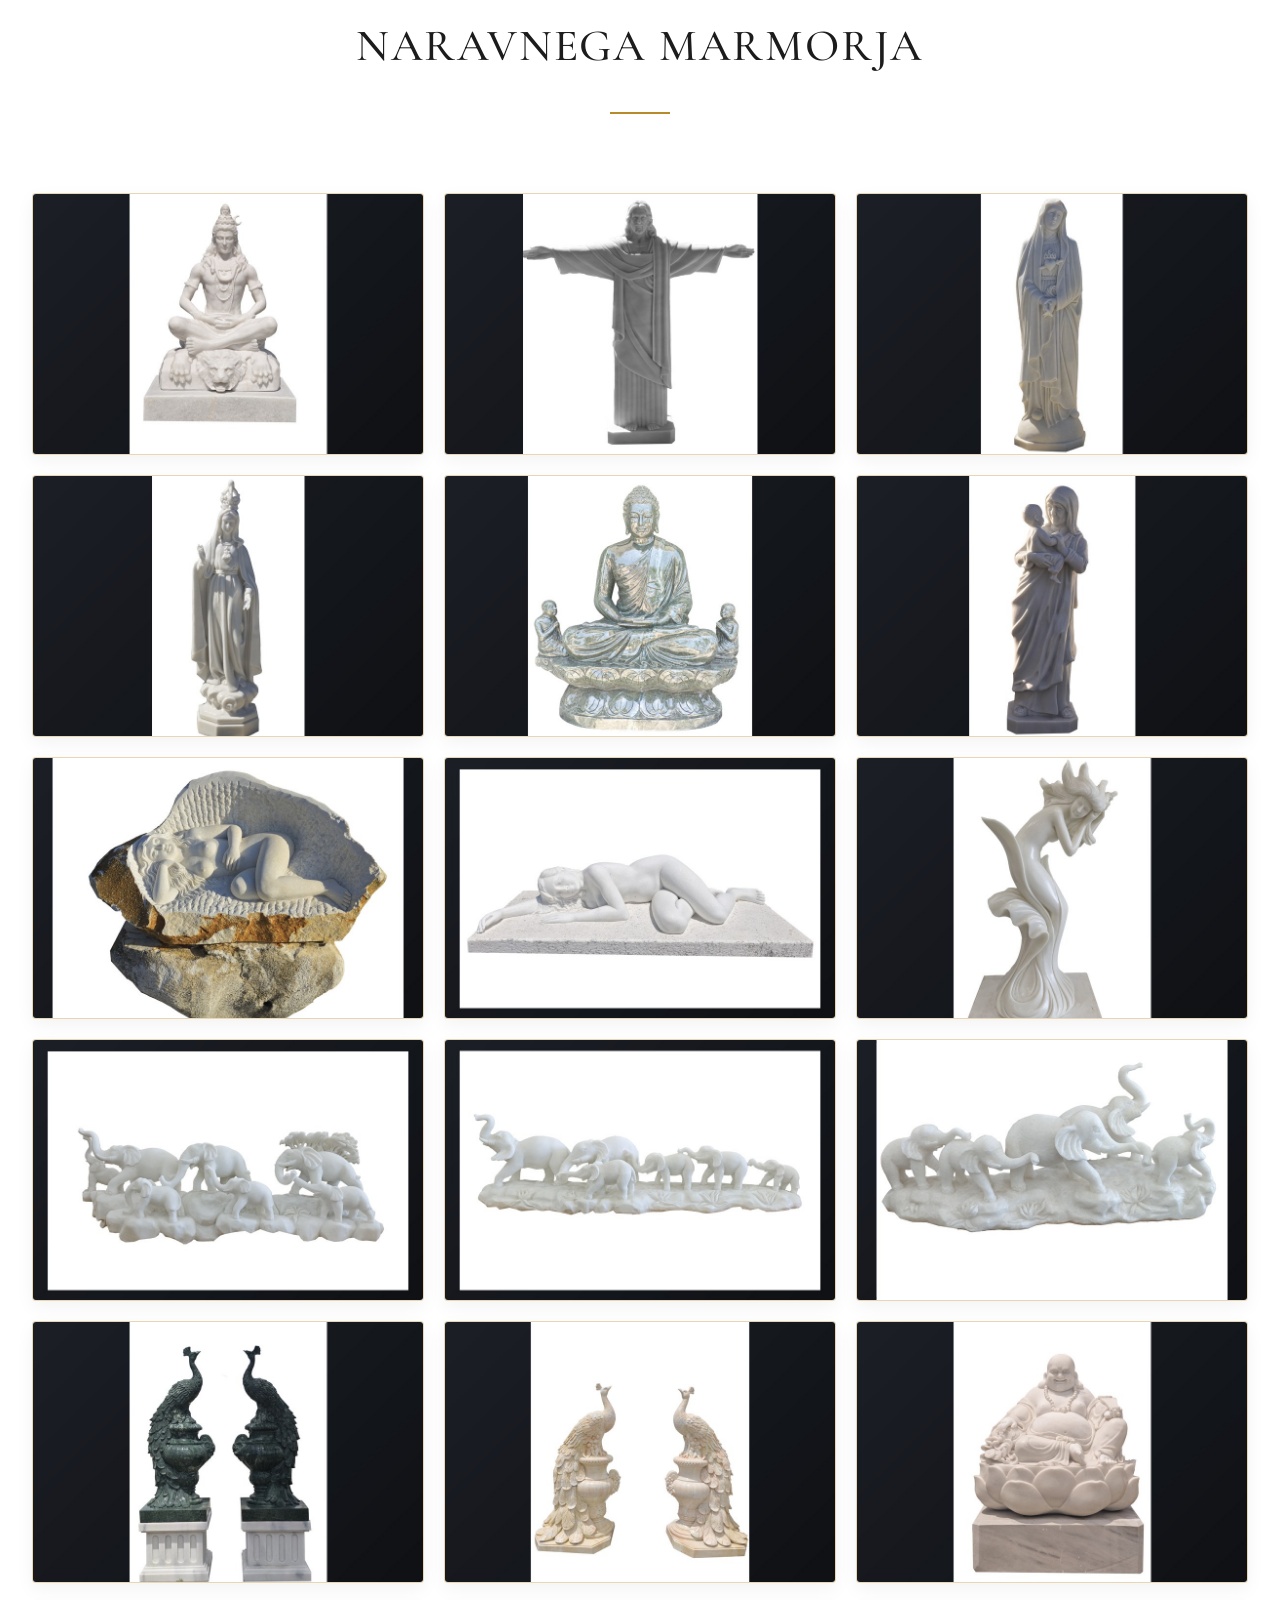
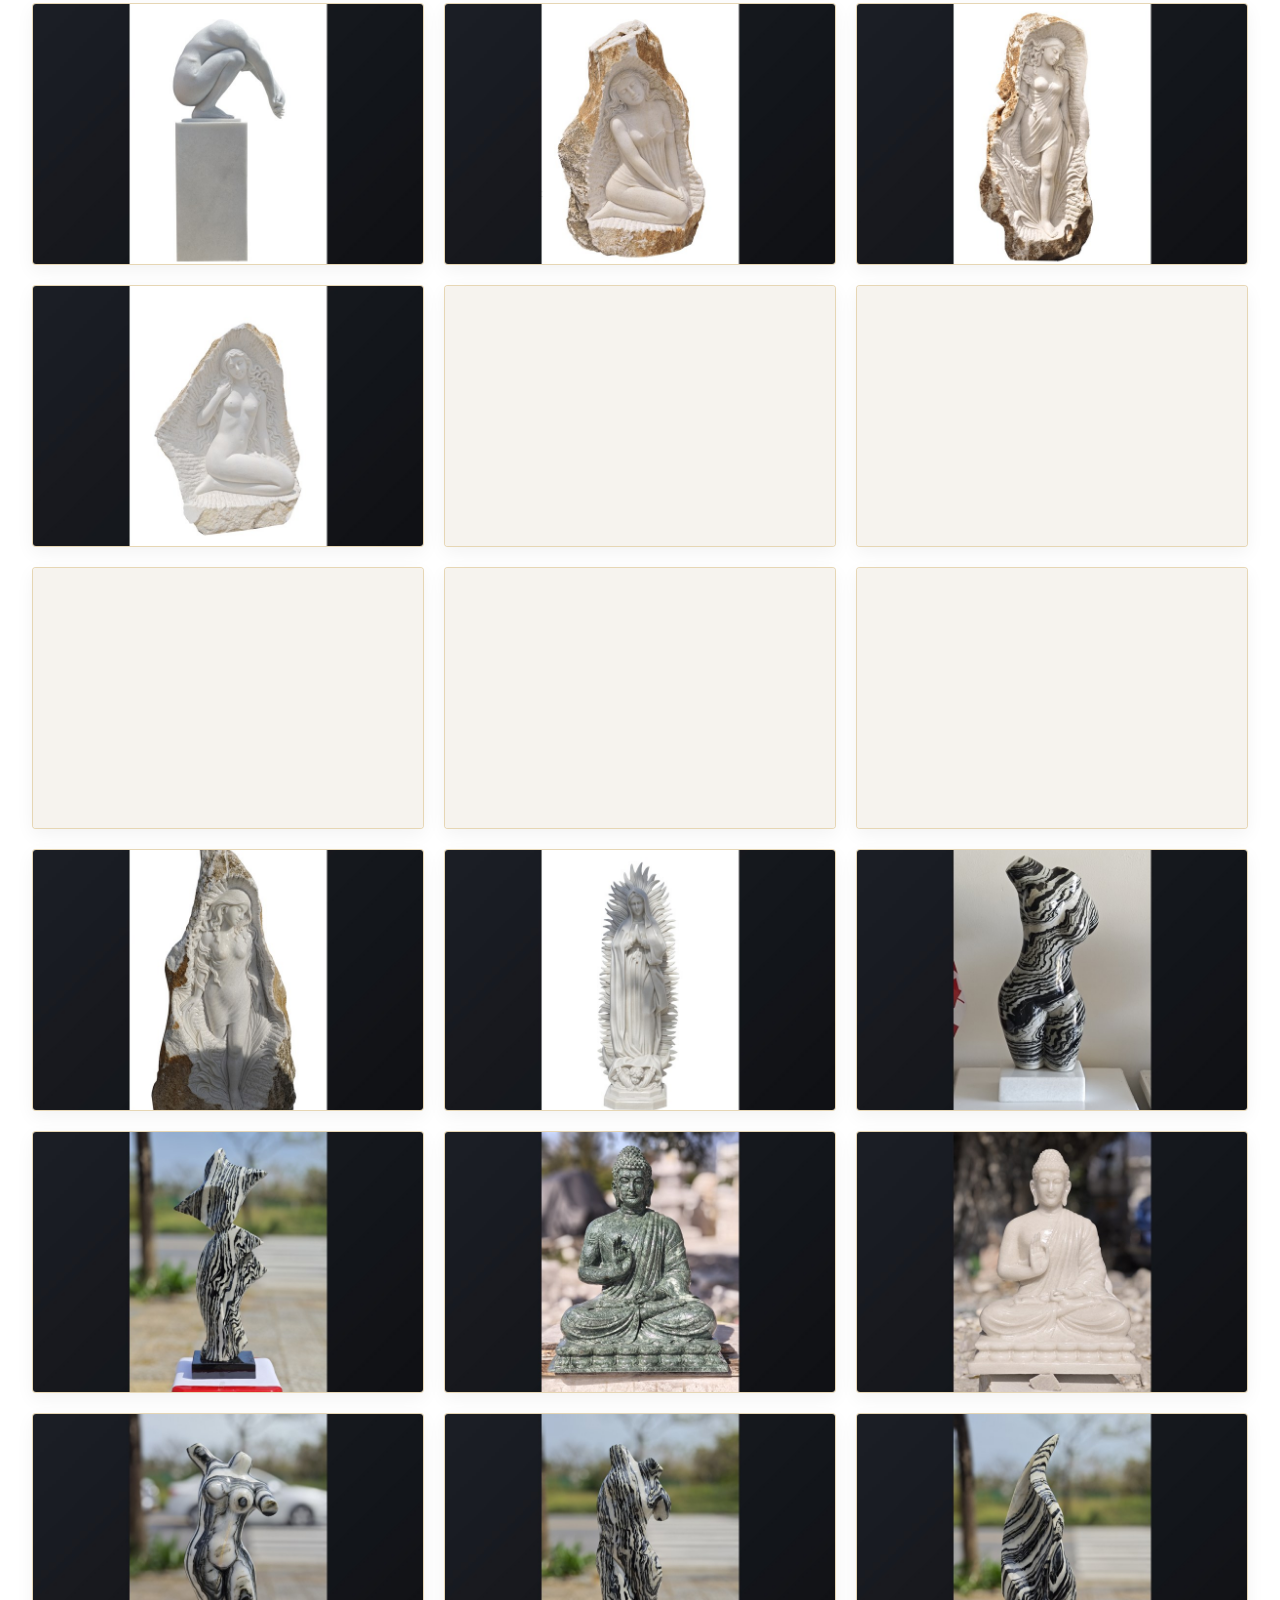
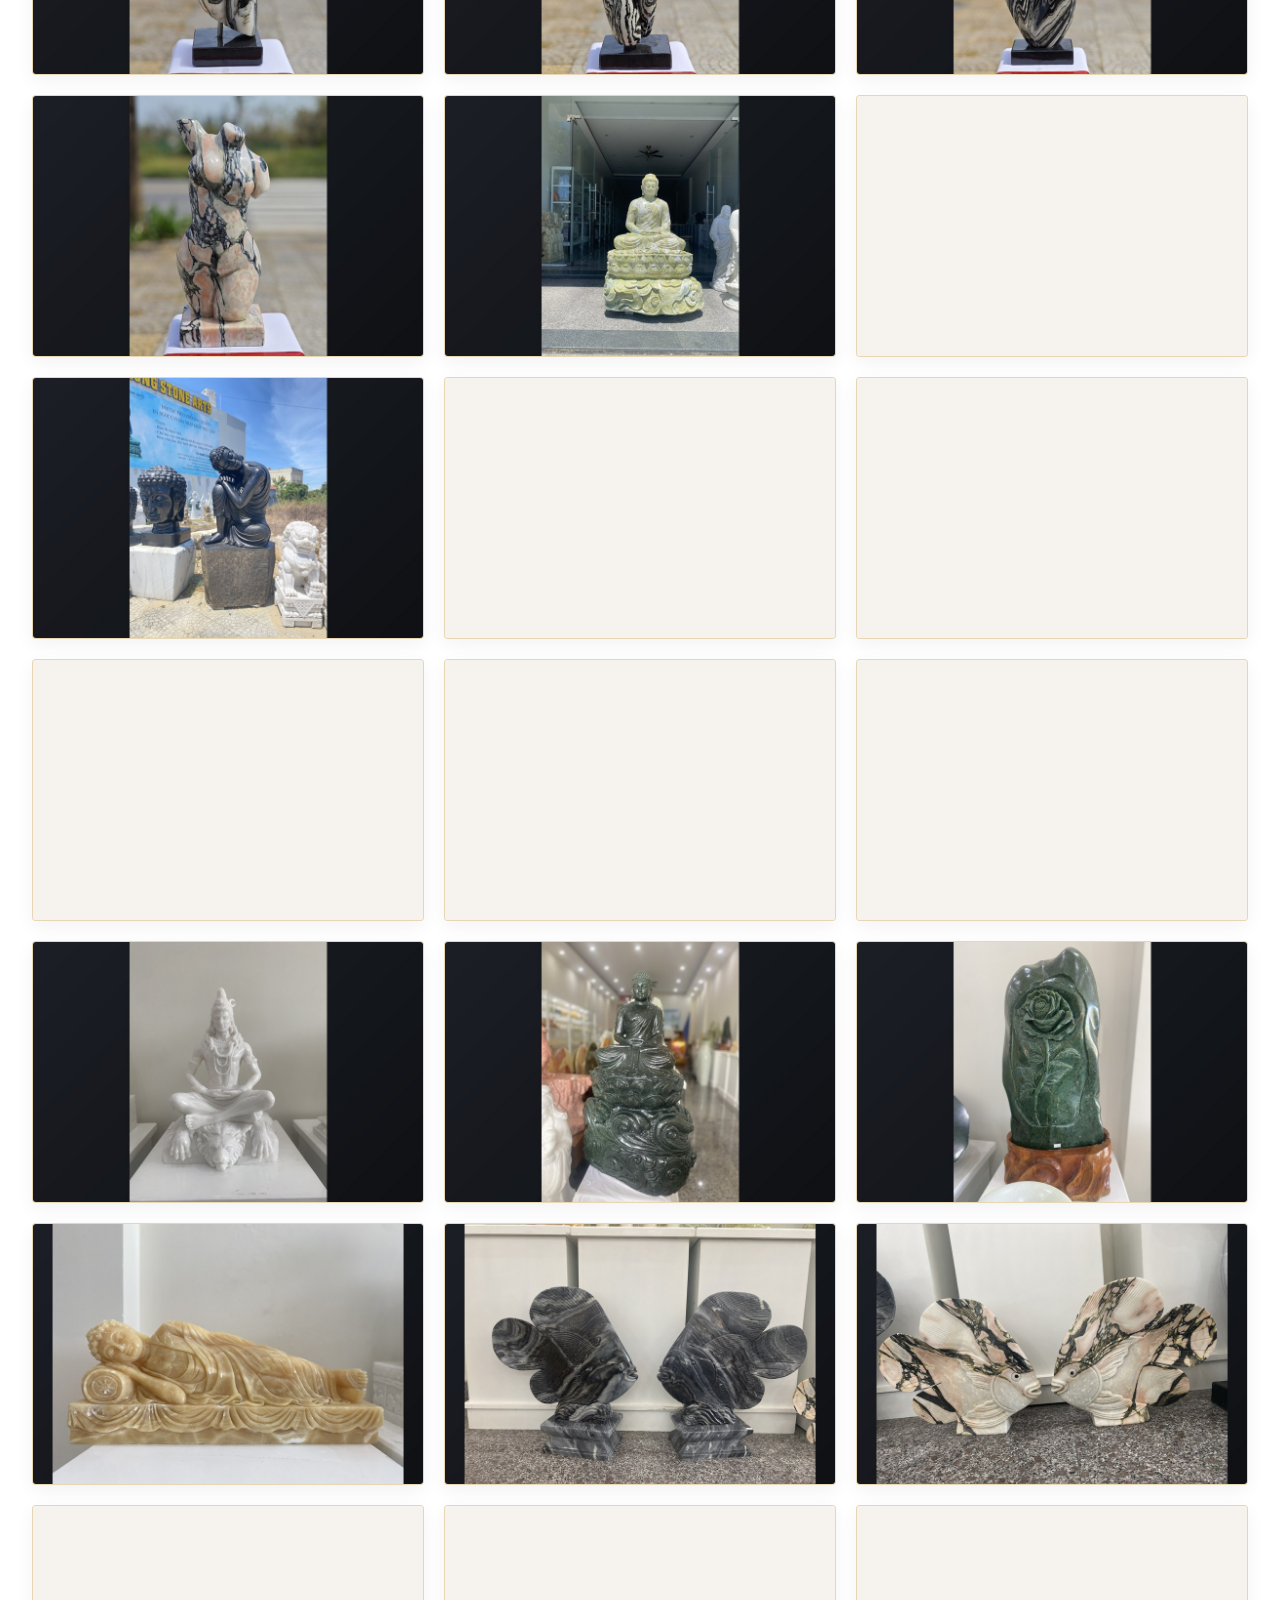
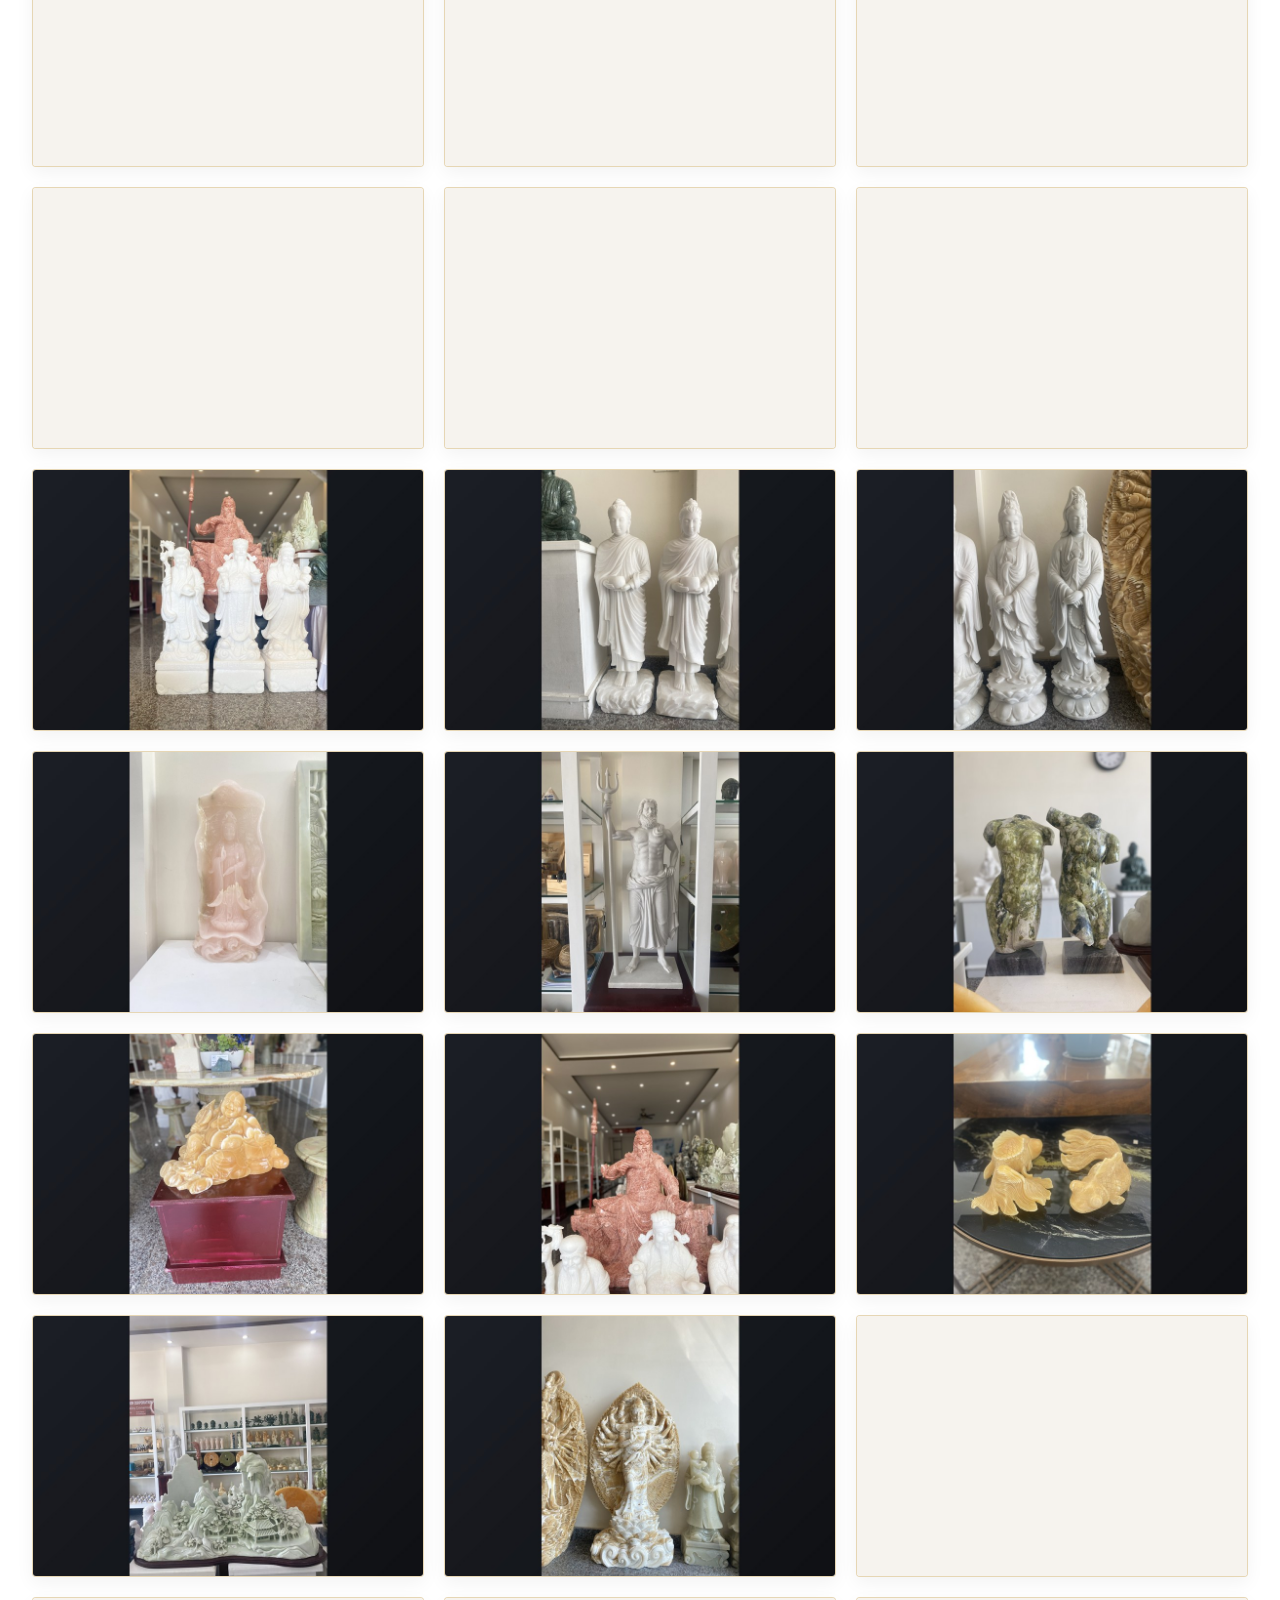
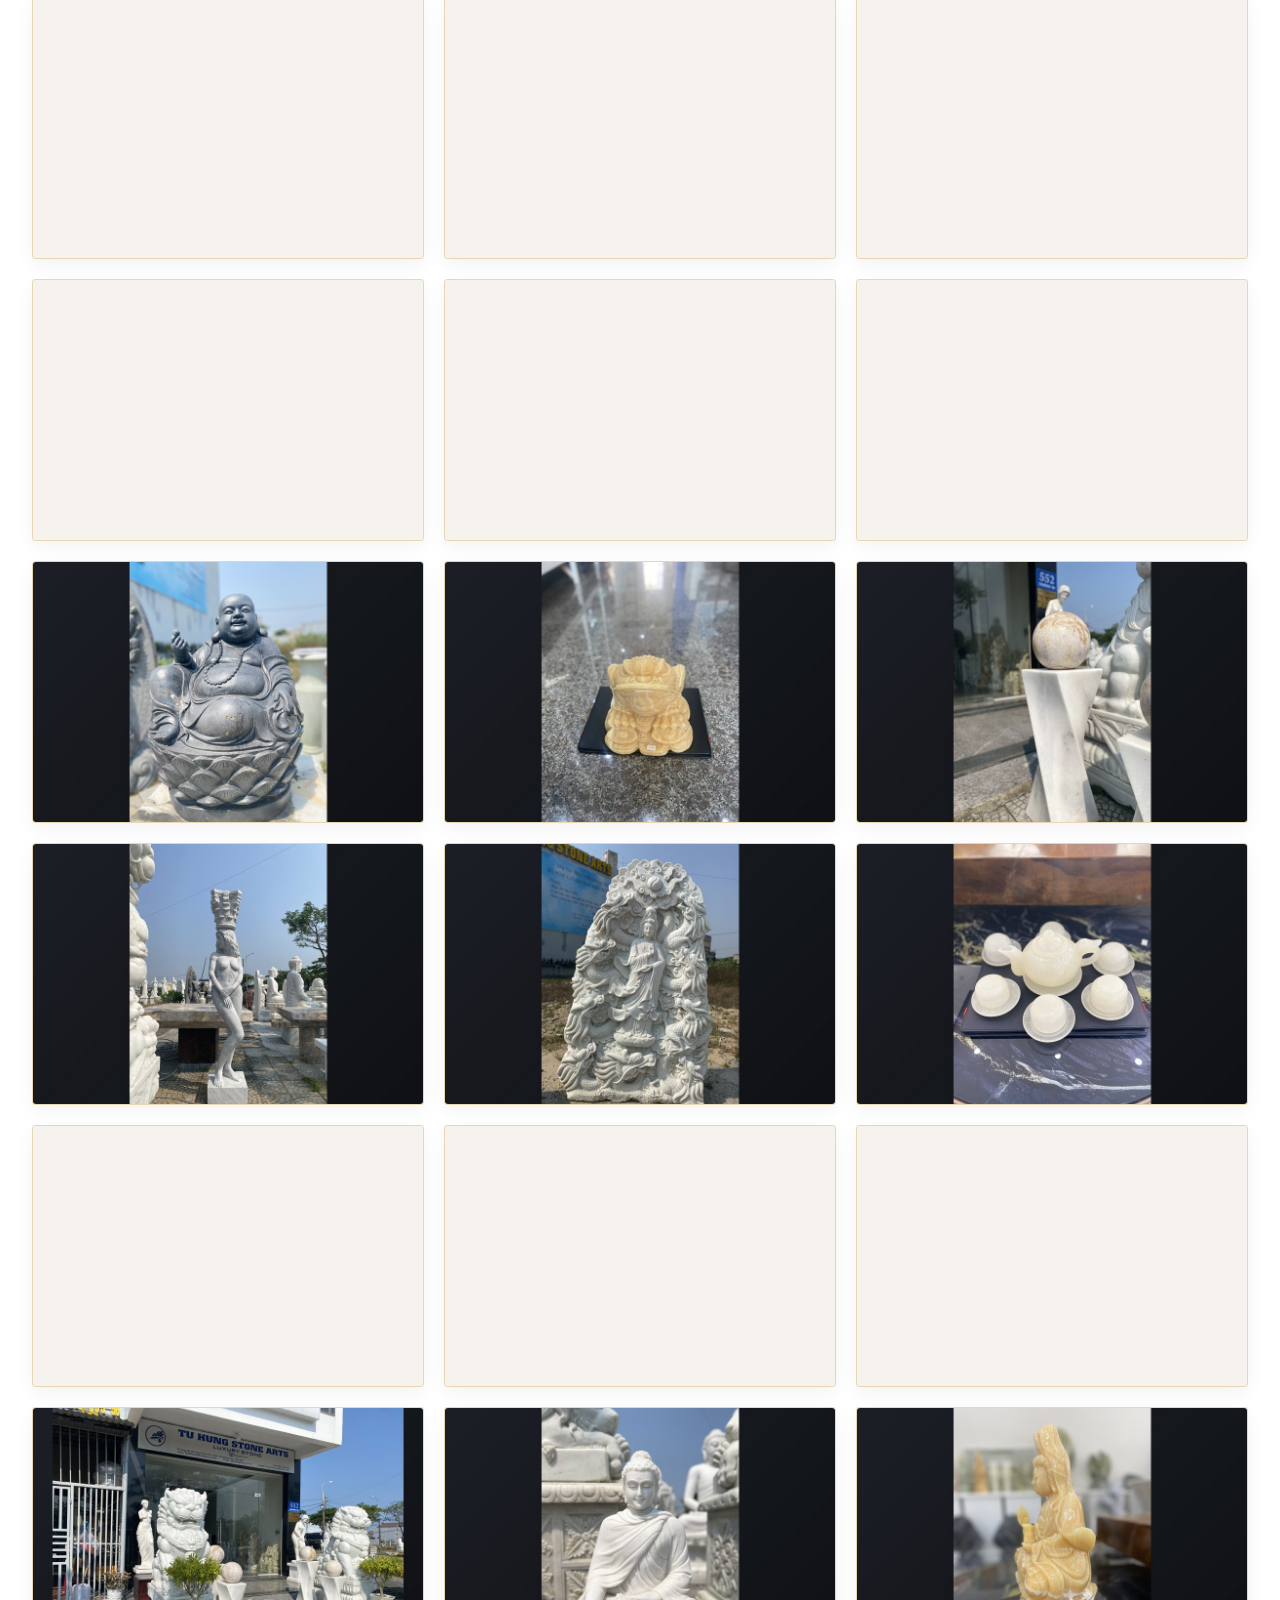
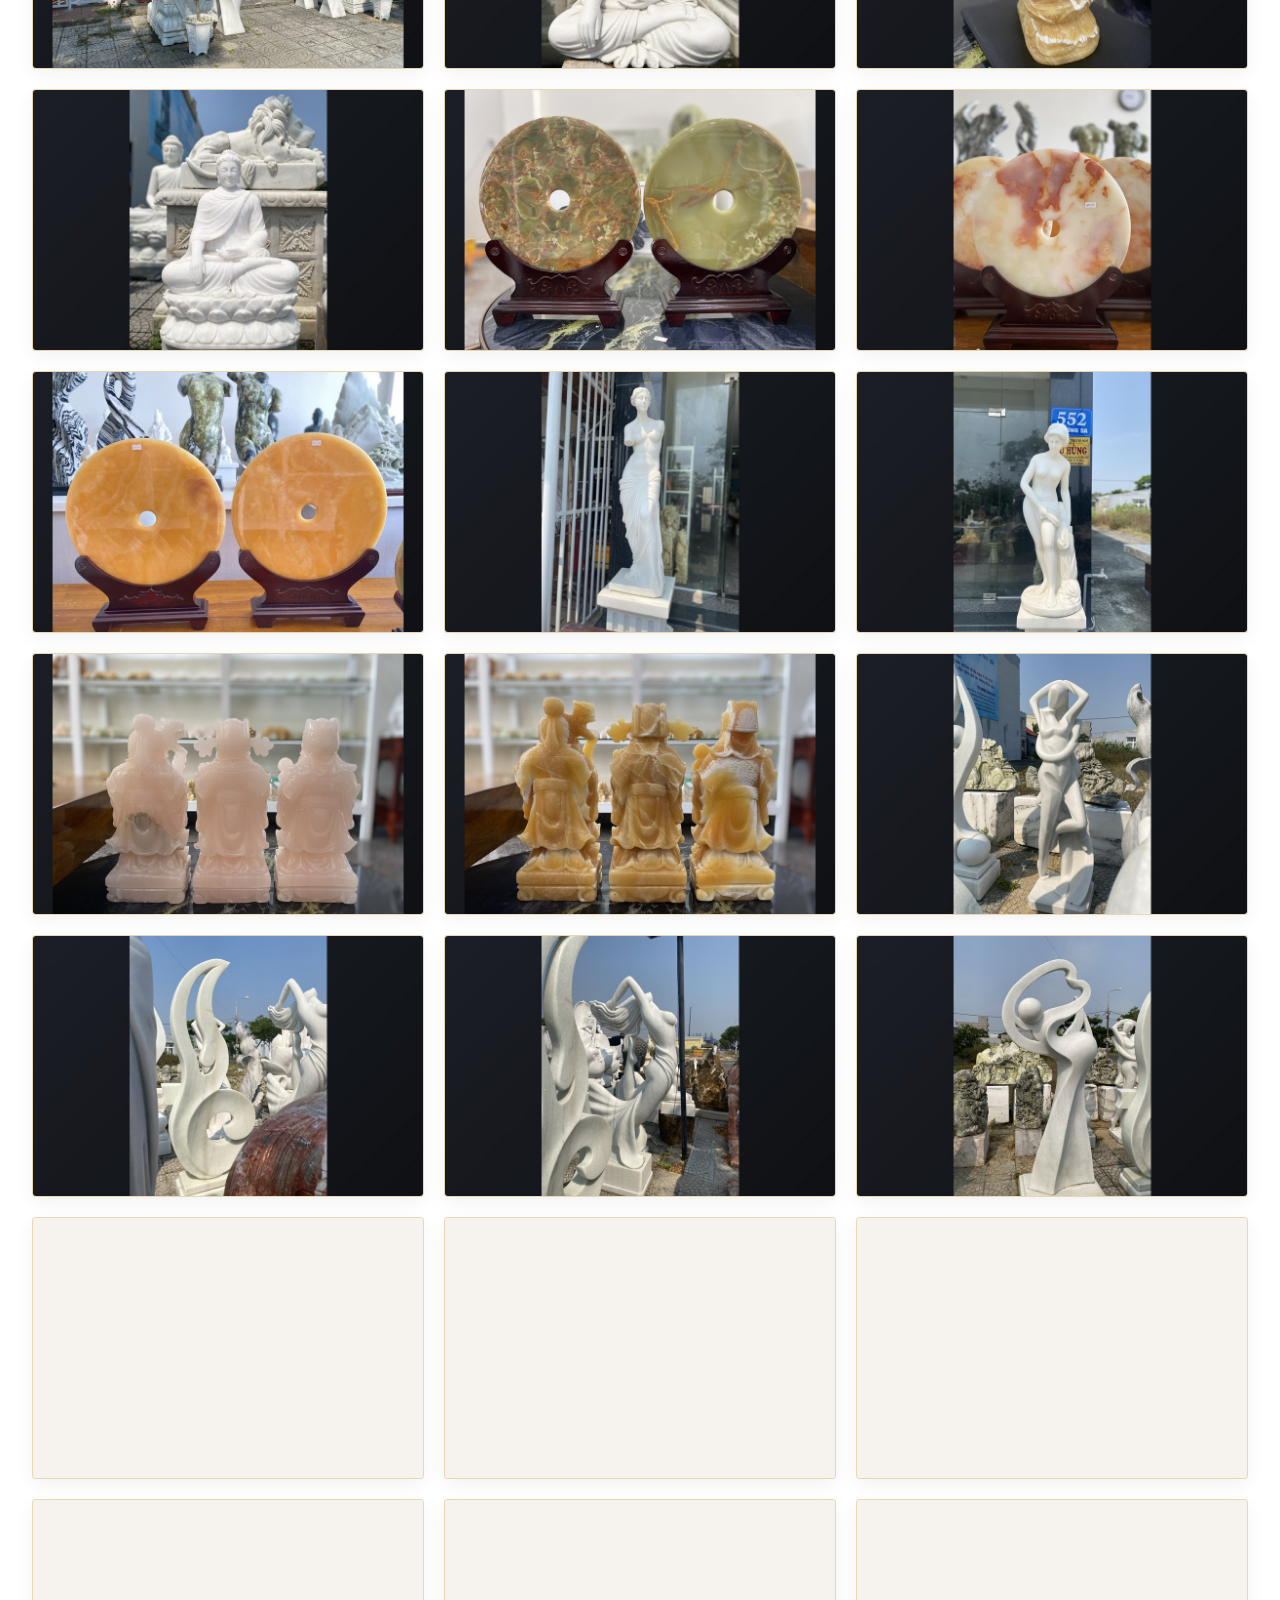
==== commit c0664282: "SEO: Optimize meta tags and H2/H3 headings for 'marmor' keyword" ====
--- a/brosura.html
+++ b/brosura.html
@@ -1,4 +1,4 @@
-<!DOCTYPE html>
+﻿<!DOCTYPE html>
 <html lang="sl">
 <head>
  <!-- Google Tag (gtag.js) - Google Analytics -->
@@ -1884,6 +1884,6 @@
  </div>
 
  <!-- JS Engine -->
- <script src="main.js?v=1.5"></script>
+ <script src="main.js?v=1.6"></script>
 </body>
 </html>
